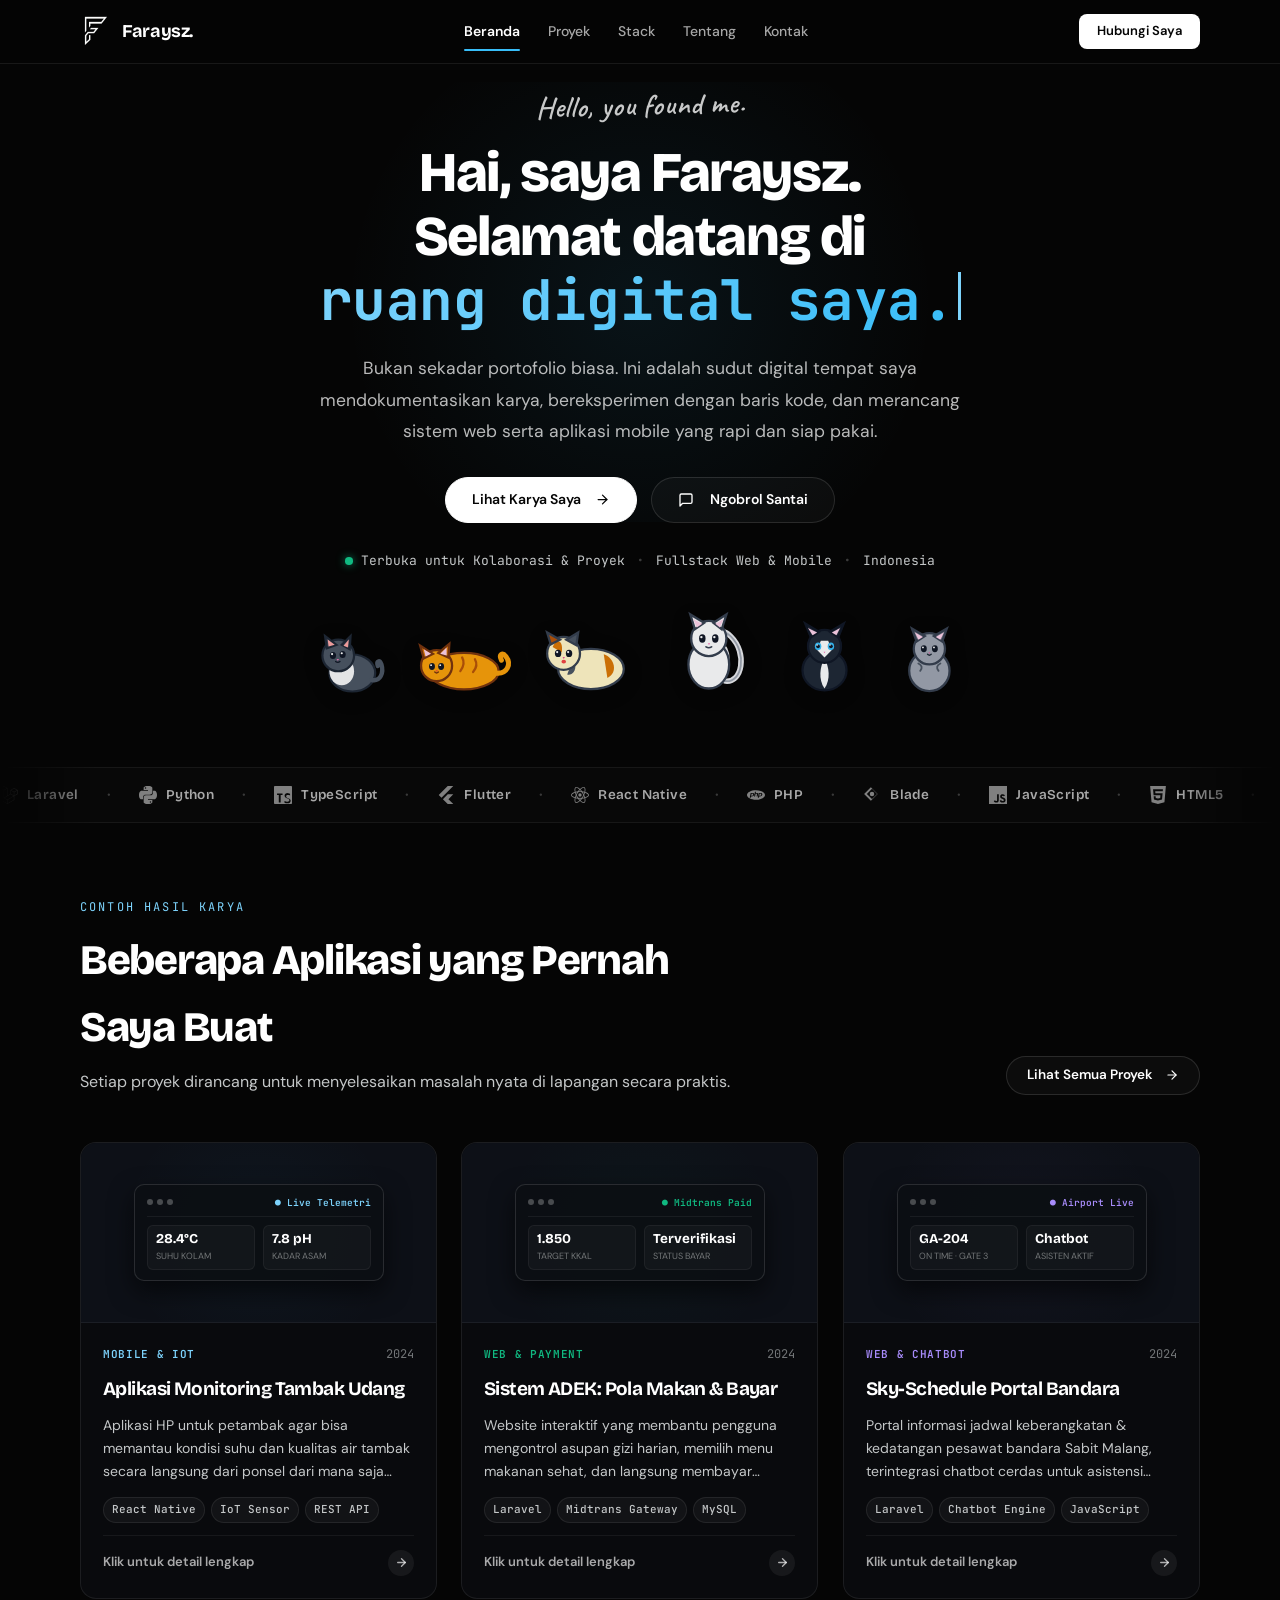
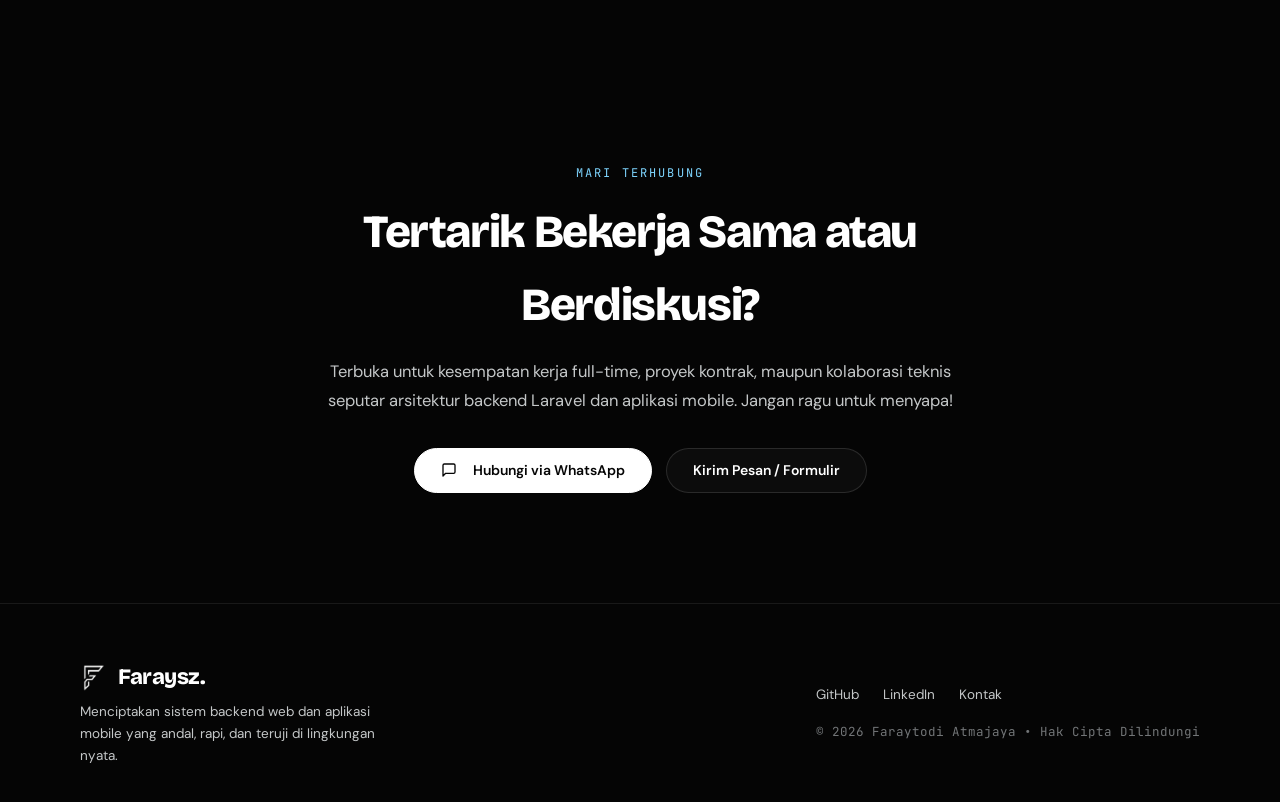
==== index.html @ d58075ae "Revise hero section to centered layout with personal branding Faraysz and playful cats illustration " ====
<!DOCTYPE html>
<html lang="id">

<head>
  <meta charset="UTF-8" />
  <meta name="viewport" content="width=device-width, initial-scale=1.0" />
  <title>Faraysz: Fullstack Developer (Laravel & Mobile Apps)</title>
  <meta name="description"
    content="Portofolio Faraytodi Atmajaya (Faraysz), Software Engineer &amp; Fullstack Developer yang berfokus pada perancangan backend Laravel, RESTful API, dan aplikasi mobile Flutter serta React Native." />
  <link rel="canonical" href="https://faraysz.github.io/faraysz-portfolio/">
  <meta name="robots" content="index, follow">
  <meta name="author" content="Faraytodi Atmajaya">
  <meta name="theme-color" content="#0c0d0f">
  <meta property="og:type" content="website">
  <meta property="og:site_name" content="Faraysz Portfolio">
  <meta property="og:locale" content="id_ID">
  <meta property="og:title" content="Faraysz: Fullstack Developer (Laravel & Mobile Apps)">
  <meta property="og:description"
    content="Pengembangan aplikasi web backend Laravel, REST API, dan mobile multiplatform yang terstruktur dan siap rilis.">
  <meta property="og:url" content="https://faraysz.github.io/faraysz-portfolio/">
  <meta property="og:image" content="https://faraysz.github.io/faraysz-portfolio/assets/img/og-image.jpg">
  <meta property="og:image:width" content="1200">
  <meta property="og:image:height" content="630">
  <meta name="twitter:card" content="summary_large_image">
  <meta name="twitter:title" content="Faraysz: Fullstack Developer (Laravel & Mobile Apps)">
  <meta name="twitter:description"
    content="Pengembangan aplikasi web backend Laravel, REST API, dan mobile multiplatform yang terstruktur dan siap rilis.">
  <meta name="twitter:image" content="https://faraysz.github.io/faraysz-portfolio/assets/img/og-image.jpg">
  <link rel="icon" type="image/x-icon" href="favicon.ico?v=3">
  <link rel="icon" type="image/png" sizes="32x32" href="assets/img/logofix.png?v=3">
  <link rel="icon" type="image/png" sizes="96x96" href="assets/img/favicon-96x96.png?v=3">
  <link rel="apple-touch-icon" sizes="180x180" href="assets/img/apple-touch-icon.png?v=3">
  <link rel="manifest" href="site.webmanifest">
  <link rel="preconnect" href="https://fonts.googleapis.com">
  <link rel="preconnect" href="https://fonts.gstatic.com" crossorigin>
  <link
    href="https://fonts.googleapis.com/css2?family=Bricolage+Grotesque:opsz,wght@12..96,600..800&family=Caveat:wght@500;600;700&family=DM+Sans:ital,opsz,wght@0,9..40,400..700;1,9..40,400..700&family=JetBrains+Mono:wght@400;500;600;700&display=swap"
    rel="stylesheet">
  <link rel="stylesheet" href="assets/css/variables.css">
  <link rel="stylesheet" href="assets/css/base.css">
  <link rel="stylesheet" href="assets/css/components.css">
  <link rel="stylesheet" href="assets/css/animations.css">

  <style>
    /* ==================== HERO SECTION (CENTERED & PERSONAL BRANDING) ==================== */
    .hero-wrap {
      padding-top: clamp(48px, 9vh, 95px);
      padding-bottom: clamp(44px, 8vh, 80px);
      position: relative;
      overflow: hidden;
      display: flex;
      flex-direction: column;
      align-items: center;
      justify-content: center;
    }

    .hero-container {
      width: 100%;
      max-width: 960px;
      margin: 0 auto;
      padding: 0 var(--space-mobile);
      position: relative;
      z-index: 1;
    }

    .hero-content {
      max-width: 840px;
      margin: 0 auto;
      text-align: center;
      display: flex;
      flex-direction: column;
      align-items: center;
      padding: 0;
    }

    .hero-greeting {
      font-family: 'Caveat', cursive, var(--font-body);
      font-size: clamp(23px, 3.2vw, 30px);
      font-weight: 600;
      color: rgba(255, 255, 255, 0.78);
      margin-bottom: 12px;
      letter-spacing: 0.02em;
      transform: rotate(-1.5deg);
      user-select: none;
    }

    .hero-headline {
      font-family: var(--font-display);
      font-size: clamp(32px, 5.2vw, 56px);
      font-weight: 800;
      line-height: 1.14;
      letter-spacing: -0.025em;
      color: #ffffff;
      max-width: 860px;
      margin: 0 auto 20px;
      text-wrap: balance;
      min-height: 2.3em;
    }

    .hero-name-accent {
      color: #ffffff;
      position: relative;
    }

    .typewriter-wrap {
      display: inline-flex;
      align-items: baseline;
      white-space: nowrap;
    }

    .typewriter-text {
      font-family: var(--font-mono);
      font-weight: 700;
      color: var(--cyan-bright);
      background: linear-gradient(135deg, #7dd3fc 0%, #38bdf8 100%);
      -webkit-background-clip: text;
      -webkit-text-fill-color: transparent;
      letter-spacing: -0.01em;
    }

    .typewriter-cursor {
      display: inline-block;
      width: 3px;
      height: 0.85em;
      background-color: var(--cyan-bright);
      margin-left: 4px;
      vertical-align: -0.04em;
      animation: typewriterBlink 1s infinite;
    }

    @keyframes typewriterBlink {
      0%, 49% { opacity: 1; }
      50%, 100% { opacity: 0; }
    }

    @media (prefers-reduced-motion: reduce) {
      .typewriter-cursor {
        display: none;
      }
    }

    .hero-desc {
      font-family: var(--font-body);
      font-size: clamp(15.5px, 2vw, 17.5px);
      line-height: 1.78;
      color: rgba(255, 255, 255, 0.72);
      max-width: 640px;
      margin: 0 auto 30px;
      text-align: center;
      text-wrap: pretty;
    }

    .hero-backdrop {
      position: absolute;
      top: 25%;
      left: 50%;
      transform: translate(-50%, -25%);
      width: min(720px, 90vw);
      height: min(440px, 60vh);
      background: radial-gradient(circle at center, rgba(56, 189, 248, 0.08) 0%, transparent 70%);
      pointer-events: none;
      z-index: 0;
    }

    .hero-cta-group {
      display: flex;
      gap: 14px;
      flex-wrap: wrap;
      align-items: center;
      justify-content: center;
      margin-top: 0;
      margin-bottom: 28px;
    }

    .hero-pills {
      display: flex;
      align-items: center;
      justify-content: center;
      flex-wrap: wrap;
      gap: 12px;
      font-family: var(--font-mono);
      font-size: 13px;
      color: var(--text-dim);
    }

    .hero-pill {
      display: inline-flex;
      align-items: center;
      gap: 8px;
    }

    .status-dot {
      width: 7.5px;
      height: 7.5px;
      border-radius: 50%;
      background-color: #10b981;
      box-shadow: 0 0 8px rgba(16, 185, 129, 0.7);
      display: inline-block;
    }

    .hero-pill-sep {
      color: rgba(255, 255, 255, 0.22);
      font-size: 11px;
    }

    /* Deretan Kucing Estetik (Visual Ref: superti4r.net) */
    .hero-cats-bar {
      width: 100%;
      max-width: 720px;
      margin: 36px auto 0;
      display: flex;
      justify-content: center;
      align-items: flex-end;
      gap: clamp(6px, 2vw, 22px);
      opacity: 0.94;
      user-select: none;
    }

    .hero-cat-item {
      display: flex;
      flex-direction: column;
      align-items: center;
      transition: transform 0.25s cubic-bezier(0.34, 1.56, 0.64, 1);
      cursor: pointer;
      flex-shrink: 0;
    }

    .hero-cat-item:hover {
      transform: translateY(-8px) scale(1.06);
    }

    .cat-svg {
      display: block;
      transition: transform 0.25s ease;
      filter: drop-shadow(0 4px 10px rgba(0, 0, 0, 0.35));
    }

    @media (max-width: 600px) {
      .hero-cats-bar {
        gap: 4px;
        margin-top: 24px;
      }

      .hero-cat-item:nth-child(1),
      .hero-cat-item:nth-child(6) {
        display: none;
      }

      .cat-svg {
        transform: scale(0.88);
        transform-origin: bottom center;
      }
    }
  </style>
</head>

<body data-page="home">

  <header class="navbar">
    <div class="navbar__inner">
      <a href="index.html" class="navbar__brand">
        <img src="assets/img/logofix.png" alt="Faraysz" class="brand-logo" width="38" height="38">
        <span>Faraysz.</span>
      </a>
      <nav class="navbar__links">
        <a href="index.html" data-nav="home" class="navbar__link is-active">Beranda</a>
        <a href="projects.html" data-nav="projects" class="navbar__link">Proyek</a>
        <a href="stack.html" data-nav="stack" class="navbar__link">Stack</a>
        <a href="about.html" data-nav="about" class="navbar__link">Tentang</a>
        <a href="contact.html" data-nav="contact" class="navbar__link">Kontak</a>
      </nav>
      <a href="https://wa.me/6282333000472?text=Halo%20Faraysz,%20saya%20tertarik%20berdiskusi%20mengenai%20proyek."
        target="_blank" rel="noopener" class="navbar__cta">
        Hubungi Saya
      </a>
      <button class="navbar__toggle" aria-label="Buka menu navigasi"><span></span><span></span><span></span></button>
    </div>
    <div class="navbar__mobile">
      <a href="index.html" class="is-active">Beranda</a>
      <a href="projects.html">Proyek</a>
      <a href="stack.html">Stack</a>
      <a href="about.html">Tentang</a>
      <a href="contact.html">Kontak</a>
    </div>
  </header>

  <main>

    <!-- ==================== HERO SECTION ==================== -->
    <section class="hero-wrap">
      <div class="hero-backdrop" aria-hidden="true"></div>

      <div class="hero-container">
        <div class="hero-content reveal is-visible">
          <!-- Handwritten Greeting santai ala superti4r.net -->
          <div class="hero-greeting" aria-hidden="true">Hello, you found me.</div>

          <!-- Headline Terpusat & Fokus ke Faraysz + Efek Typewriter -->
          <h1 class="hero-headline" aria-label="Hai, saya Faraysz. Selamat datang di ruang digital saya.">
            Hai, saya <span class="hero-name-accent">Faraysz</span>.<br>
            Selamat datang di <span class="typewriter-wrap"><span class="typewriter-text" aria-hidden="true">ruang digital saya.</span><span class="typewriter-cursor" aria-hidden="true"></span></span>
          </h1>

          <!-- Perkenalan Personal Diri -->
          <p class="hero-desc">
            Bukan sekadar portofolio biasa. Ini adalah sudut digital tempat saya mendokumentasikan karya, bereksperimen dengan baris kode, dan merancang sistem web serta aplikasi mobile yang rapi dan siap pakai.
          </p>

          <!-- Tombol CTA Tengah -->
          <div class="hero-cta-group">
            <a href="projects.html" class="btn btn--primary">
              Lihat Karya Saya
              <svg xmlns="http://www.w3.org/2000/svg" width="15" height="15" viewBox="0 0 24 24" fill="none"
                stroke="currentColor" stroke-width="2" stroke-linecap="round" stroke-linejoin="round"
                class="lucide lucide-arrow-right" style="margin-left:6px; vertical-align:middle;">
                <path d="M5 12h14" />
                <path d="m12 5 7 7-7 7" />
              </svg>
            </a>
            <a href="https://wa.me/6282333000472?text=Halo%20Faraysz,%20saya%20tertarik%20untuk%20ngobrol%20santai%20atau%20berdiskusi%20proyek."
              target="_blank" rel="noopener" class="btn btn--ghost">
              <svg xmlns="http://www.w3.org/2000/svg" width="16" height="16" viewBox="0 0 24 24" fill="none"
                stroke="currentColor" stroke-width="2" stroke-linecap="round" stroke-linejoin="round"
                class="lucide lucide-message-square" style="margin-right:8px; vertical-align:middle;">
                <path d="M21 15a2 2 0 0 1-2 2H7l-4 4V5a2 2 0 0 1 2-2h14a2 2 0 0 1 2 2z" />
              </svg>Ngobrol Santai
            </a>
          </div>

          <!-- Micro Pills Status -->
          <div class="hero-pills">
            <span class="hero-pill"><span class="status-dot"></span> Terbuka untuk Kolaborasi &amp; Proyek</span>
            <span class="hero-pill-sep">•</span>
            <span class="hero-pill">Fullstack Web &amp; Mobile</span>
            <span class="hero-pill-sep">•</span>
            <span class="hero-pill">Indonesia</span>
          </div>

          <!-- Ilustrasi Deretan Kucing Lucu (Inspirasi: superti4r.net) -->
          <div class="hero-cats-bar" aria-hidden="true" title="Meow! Selamat datang di web Faraysz">
            <!-- Kucing 1: Abu-abu duduk menoleh -->
            <div class="hero-cat-item">
              <svg width="76" height="66" viewBox="0 0 85 75" fill="none" xmlns="http://www.w3.org/2000/svg" class="cat-svg">
                <ellipse cx="44" cy="50" rx="26" ry="21" fill="#4b5563" stroke="#1f2937" stroke-width="2.5"/>
                <path d="M66 58 C 76 60, 80 50, 77 40 C 75 35, 71 36, 73 42" stroke="#4b5563" stroke-width="5" stroke-linecap="round"/>
                <ellipse cx="32" cy="48" rx="14" ry="16" fill="#f3f4f6"/>
                <circle cx="28" cy="30" r="18" fill="#4b5563" stroke="#1f2937" stroke-width="2.5"/>
                <polygon points="15,22 13,8 26,18" fill="#374151" stroke="#1f2937" stroke-width="2.5"/>
                <polygon points="17,20 16,12 24,18" fill="#fca5a5"/>
                <polygon points="32,18 42,8 41,23" fill="#374151" stroke="#1f2937" stroke-width="2.5"/>
                <polygon points="34,19 40,12 39,21" fill="#fca5a5"/>
                <ellipse cx="22" cy="30" rx="3.5" ry="4" fill="#111827"/>
                <circle cx="21" cy="28.5" r="1.2" fill="#ffffff"/>
                <ellipse cx="33" cy="29" rx="3.5" ry="4" fill="#111827"/>
                <circle cx="32" cy="27.5" r="1.2" fill="#ffffff"/>
                <polygon points="26,34 29,34 27.5,36" fill="#f472b6"/>
                <path d="M25 37 Q27.5 39 30 37" stroke="#111827" stroke-width="1.5" stroke-linecap="round" fill="none"/>
              </svg>
            </div>

            <!-- Kucing 2: Oranye Belang Rebahan Santai -->
            <div class="hero-cat-item">
              <svg width="105" height="66" viewBox="0 0 115 72" fill="none" xmlns="http://www.w3.org/2000/svg" class="cat-svg">
                <ellipse cx="58" cy="46" rx="38" ry="20" fill="#f59e0b" stroke="#78350f" stroke-width="2.5"/>
                <path d="M42 33 Q46 39 40 45" stroke="#b45309" stroke-width="2.5" stroke-linecap="round"/>
                <path d="M56 31 Q60 38 54 46" stroke="#b45309" stroke-width="2.5" stroke-linecap="round"/>
                <path d="M70 33 Q74 40 68 47" stroke="#b45309" stroke-width="2.5" stroke-linecap="round"/>
                <path d="M92 48 C 106 50, 110 38, 104 30 C 100 25, 96 28, 99 34" stroke="#f59e0b" stroke-width="5.5" stroke-linecap="round"/>
                <circle cx="28" cy="40" r="17" fill="#f59e0b" stroke="#78350f" stroke-width="2.5"/>
                <polygon points="14,32 10,18 24,27" fill="#d97706" stroke="#78350f" stroke-width="2.5"/>
                <polygon points="16,30 14,22 22,27" fill="#fbcfe8"/>
                <polygon points="30,26 42,16 41,31" fill="#d97706" stroke="#78350f" stroke-width="2.5"/>
                <polygon points="32,27 39,20 39,29" fill="#fbcfe8"/>
                <ellipse cx="23" cy="41" rx="3.2" ry="3.8" fill="#111827"/>
                <circle cx="22" cy="39.5" r="1" fill="#ffffff"/>
                <ellipse cx="33" cy="41" rx="3.2" ry="3.8" fill="#111827"/>
                <circle cx="32" cy="39.5" r="1" fill="#ffffff"/>
                <polygon points="27,45 29.5,45 28.2,47" fill="#ef4444"/>
                <path d="M26 47 Q28 49 30 47" stroke="#78350f" stroke-width="1.5" stroke-linecap="round" fill="none"/>
              </svg>
            </div>

            <!-- Kucing 3: Belang Calico (Putih Cokelat) Ceria -->
            <div class="hero-cat-item">
              <svg width="105" height="74" viewBox="0 0 115 80" fill="none" xmlns="http://www.w3.org/2000/svg" class="cat-svg">
                <ellipse cx="58" cy="52" rx="36" ry="22" fill="#fef3c7" stroke="#374151" stroke-width="2.5"/>
                <path d="M72 36 C84 40, 88 56, 76 62 Z" fill="#d97706"/>
                <path d="M38 42 C44 48, 40 60, 32 58 Z" fill="#4b5563"/>
                <circle cx="28" cy="35" r="18" fill="#fef3c7" stroke="#374151" stroke-width="2.5"/>
                <path d="M16 28 C20 18, 28 20, 26 34 Z" fill="#d97706"/>
                <polygon points="14,25 10,12 24,20" fill="#b45309" stroke="#374151" stroke-width="2.5"/>
                <polygon points="31,20 44,12 42,26" fill="#4b5563" stroke="#374151" stroke-width="2.5"/>
                <ellipse cx="22" cy="35" rx="3.5" ry="4" fill="#111827"/>
                <circle cx="21" cy="33.5" r="1.2" fill="#ffffff"/>
                <ellipse cx="34" cy="35" rx="3.5" ry="4" fill="#111827"/>
                <circle cx="33" cy="33.5" r="1.2" fill="#ffffff"/>
                <polygon points="27,39 29.5,39 28.2,41" fill="#ec4899"/>
                <ellipse cx="28.2" cy="44" rx="2.5" ry="2" fill="#ef4444"/>
              </svg>
            </div>

            <!-- Kucing 4: Kucing Putih Tinggi Duduk di Tengah dengan Ekor Melengkung -->
            <div class="hero-cat-item">
              <svg width="95" height="88" viewBox="0 0 100 95" fill="none" xmlns="http://www.w3.org/2000/svg" class="cat-svg">
                <path d="M64 80 C 82 82, 88 50, 70 32 C 60 22, 54 30, 58 38 C 62 44, 70 48, 62 74" stroke="#e5e7eb" stroke-width="6" stroke-linecap="round" fill="none"/>
                <path d="M64 80 C 82 82, 88 50, 70 32 C 60 22, 54 30, 58 38 C 62 44, 70 48, 62 74" stroke="#9ca3af" stroke-width="2" stroke-linecap="round" fill="none"/>
                <ellipse cx="46" cy="62" rx="22" ry="26" fill="#f9fafb" stroke="#374151" stroke-width="2.5"/>
                <circle cx="46" cy="34" r="19" fill="#f9fafb" stroke="#374151" stroke-width="2.5"/>
                <polygon points="31,24 26,8 41,17" fill="#f9fafb" stroke="#374151" stroke-width="2.5"/>
                <polygon points="33,22 29,13 39,18" fill="#fbcfe8"/>
                <polygon points="51,17 65,8 60,24" fill="#f9fafb" stroke="#374151" stroke-width="2.5"/>
                <polygon points="53,18 62,13 58,22" fill="#fbcfe8"/>
                <ellipse cx="39" cy="34" rx="3.5" ry="4.5" fill="#111827"/>
                <circle cx="38" cy="32.5" r="1.3" fill="#ffffff"/>
                <ellipse cx="53" cy="34" rx="3.5" ry="4.5" fill="#111827"/>
                <circle cx="52" cy="32.5" r="1.3" fill="#ffffff"/>
                <polygon points="45,39 47.5,39 46.2,41" fill="#f472b6"/>
                <path d="M43 43 Q46 45 49 43" stroke="#374151" stroke-width="1.8" stroke-linecap="round" fill="none"/>
              </svg>
            </div>

            <!-- Kucing 5: Kucing Tuxedo Hitam Putih -->
            <div class="hero-cat-item">
              <svg width="85" height="78" viewBox="0 0 90 85" fill="none" xmlns="http://www.w3.org/2000/svg" class="cat-svg">
                <ellipse cx="45" cy="58" rx="24" ry="22" fill="#1f2937" stroke="#111827" stroke-width="2.5"/>
                <path d="M45 45 C40 54, 38 68, 45 78 C52 68, 50 54, 45 45 Z" fill="#f9fafb"/>
                <circle cx="45" cy="32" r="18" fill="#1f2937" stroke="#111827" stroke-width="2.5"/>
                <polygon points="30,22 24,7 39,16" fill="#1f2937" stroke="#111827" stroke-width="2.5"/>
                <polygon points="32,20 27,12 37,17" fill="#fbcfe8"/>
                <polygon points="51,16 66,7 60,22" fill="#1f2937" stroke="#111827" stroke-width="2.5"/>
                <polygon points="53,17 62,12 58,20" fill="#fbcfe8"/>
                <path d="M37 36 L45 44 L53 36 L49 26 L41 26 Z" fill="#f9fafb"/>
                <ellipse cx="38" cy="32" rx="3.5" ry="4.2" fill="#38bdf8"/>
                <circle cx="38" cy="32" r="2" fill="#111827"/>
                <circle cx="37" cy="30.5" r="0.9" fill="#ffffff"/>
                <ellipse cx="52" cy="32" rx="3.5" ry="4.2" fill="#38bdf8"/>
                <circle cx="52" cy="32" r="2" fill="#111827"/>
                <circle cx="51" cy="30.5" r="0.9" fill="#ffffff"/>
                <polygon points="44,38 46,38 45,39.5" fill="#f472b6"/>
              </svg>
            </div>

            <!-- Kucing 6: Kucing Belang Abu-abu Loreng -->
            <div class="hero-cat-item">
              <svg width="78" height="74" viewBox="0 0 85 80" fill="none" xmlns="http://www.w3.org/2000/svg" class="cat-svg">
                <ellipse cx="44" cy="54" rx="22" ry="22" fill="#9ca3af" stroke="#374151" stroke-width="2.5"/>
                <path d="M32 46 Q38 49 34 54" stroke="#4b5563" stroke-width="2" stroke-linecap="round"/>
                <path d="M56 46 Q50 49 54 54" stroke="#4b5563" stroke-width="2" stroke-linecap="round"/>
                <circle cx="44" cy="30" r="17" fill="#9ca3af" stroke="#374151" stroke-width="2.5"/>
                <polygon points="30,22 25,8 39,16" fill="#6b7280" stroke="#374151" stroke-width="2.5"/>
                <polygon points="32,20 28,12 37,17" fill="#fbcfe8"/>
                <polygon points="49,16 63,8 58,22" fill="#6b7280" stroke="#374151" stroke-width="2.5"/>
                <polygon points="51,17 60,12 56,20" fill="#fbcfe8"/>
                <ellipse cx="38" cy="30" rx="3.2" ry="3.8" fill="#111827"/>
                <circle cx="37" cy="28.5" r="1" fill="#ffffff"/>
                <ellipse cx="50" cy="30" rx="3.2" ry="3.8" fill="#111827"/>
                <circle cx="49" cy="28.5" r="1" fill="#ffffff"/>
                <polygon points="43,34 45,34 44,35.5" fill="#ec4899"/>
                <path d="M42 36 Q44 38 46 36" stroke="#1f2937" stroke-width="1.5" stroke-linecap="round" fill="none"/>
              </svg>
            </div>
          </div>

        </div>
      </div>
    </section>

        <!-- ==================== MARQUEE SCROLLING TICKER (TECH STACK LOGOS) ==================== -->
    <div class="marquee-wrap" aria-label="Teknologi dan Tools">
      <div class="scrolling-text" aria-hidden="false">
        <div class="marquee-tech-item"><svg xmlns="http://www.w3.org/2000/svg" width="20" height="20" viewBox="0 0 24 24" fill="currentColor" aria-hidden="true"><path d="M23.642 5.43a.364.364 0 01.014.1v5.149c0 .135-.073.26-.189.326l-4.323 2.49v4.934a.378.378 0 01-.188.326L9.93 23.949a.316.316 0 01-.066.027c-.008.002-.016.008-.024.01a.348.348 0 01-.192 0c-.011-.002-.02-.008-.03-.012-.02-.008-.042-.014-.062-.025L.533 18.755a.376.376 0 01-.189-.326V2.974c0-.033.005-.066.014-.098.003-.012.01-.02.014-.032a.369.369 0 01.023-.058c.004-.013.015-.022.023-.033l.033-.045c.012-.01.025-.018.037-.027.014-.012.027-.024.041-.034H.53L5.043.05a.375.375 0 01.375 0L9.93 2.647h.002c.015.01.027.021.04.033l.038.027c.013.014.02.03.033.045.008.011.02.021.025.033.01.02.017.038.024.058.003.011.01.021.013.032.01.031.014.064.014.098v9.652l3.76-2.164V5.527c0-.033.004-.066.013-.098.003-.01.01-.02.013-.032a.487.487 0 01.024-.059c.007-.012.018-.02.025-.033.012-.015.021-.03.033-.043.012-.012.025-.02.037-.028.014-.01.026-.023.041-.032h.001l4.513-2.598a.375.375 0 01.375 0l4.513 2.598c.016.01.027.021.042.031.012.01.025.018.036.028.013.014.022.03.034.044.008.012.019.021.024.033.011.02.018.04.024.06.006.01.012.021.015.032zm-.74 5.032V6.179l-1.578.908-2.182 1.256v4.283zm-4.51 7.75v-4.287l-2.147 1.225-6.126 3.498v4.325zM1.093 3.624v14.588l8.273 4.761v-4.325l-4.322-2.445-.002-.003H5.04c-.014-.01-.025-.021-.04-.031-.011-.01-.024-.018-.035-.027l-.001-.002c-.013-.012-.021-.025-.031-.04-.01-.011-.021-.022-.028-.036h-.002c-.008-.014-.013-.031-.02-.047-.006-.016-.014-.027-.018-.043a.49.49 0 01-.008-.057c-.002-.014-.006-.027-.006-.041V5.789l-2.18-1.257zM5.23.81L1.47 2.974l3.76 2.164 3.758-2.164zm1.956 13.505l2.182-1.256V3.624l-1.58.91-2.182 1.255v9.435zm11.581-10.95l-3.76 2.163 3.76 2.163 3.759-2.164zm-.376 4.978L16.21 7.087 14.63 6.18v4.283l2.182 1.256 1.58.908zm-8.65 9.654l5.514-3.148 2.756-1.572-3.757-2.163-4.323 2.489-3.941 2.27z" /></svg><span>Laravel</span></div>
        <span class="dot">•</span>
        <div class="marquee-tech-item"><svg xmlns="http://www.w3.org/2000/svg" width="20" height="20" viewBox="0 0 24 24" fill="currentColor" aria-hidden="true"><path d="M11.914 0C5.82 0 6.2 2.656 6.2 2.656l.006 2.752h5.804v.826H3.896S0 5.77 0 11.9c0 6.137 3.402 5.92 3.402 5.92h2.032v-2.857s-.11-3.402 3.346-3.402h5.753s3.238.052 3.238-3.13V2.656S18.232 0 11.914 0zm-3.2 1.706a1.007 1.007 0 1 1 0 2.014 1.007 1.007 0 0 1 0-2.014zM12.086 24c6.094 0 5.714-2.656 5.714-2.656l-.006-2.752h-5.804v-.826h8.114S24 18.23 24 12.1c0-6.137-3.402-5.92-3.402-5.92h-2.032v2.857s.11 3.402-3.346 3.402h-5.753s-3.238-.052-3.238 3.13v5.774S5.768 24 12.086 24zm3.2-1.706a1.007 1.007 0 1 1 0-2.014 1.007 1.007 0 0 1 0 2.014z"/></svg><span>Python</span></div>
        <span class="dot">•</span>
        <div class="marquee-tech-item"><svg xmlns="http://www.w3.org/2000/svg" width="20" height="20" viewBox="0 0 24 24" fill="currentColor" aria-hidden="true"><path d="M1.125 0C.502 0 0 .502 0 1.125v21.75C0 23.498.502 24 1.125 24h21.75c.623 0 1.125-.502 1.125-1.125V1.125C24 .502 23.498 0 22.875 0H1.125zm17.363 9.75c.612 0 1.154.037 1.627.111a6.38 6.38 0 0 1 1.306.355v2.358a5.525 5.525 0 0 0-1.343-.448 6.643 6.643 0 0 0-1.503-.166c-.732 0-1.309.162-1.729.487-.42.325-.63.782-.63 1.372 0 .422.11.77.33 1.045.22.274.51.5.87.676.36.177.94.398 1.741.664.96.32 1.704.757 2.232 1.31.528.553.792 1.28.792 2.18 0 1.04-.383 1.868-1.149 2.483-.766.615-1.849.923-3.249.923a10.057 10.057 0 0 1-2.008-.2 7.784 7.784 0 0 1-1.792-.619v-2.433c.642.345 1.314.6 2.016.766.702.166 1.385.249 2.05.249.73 0 1.316-.164 1.757-.492.441-.328.662-.796.662-1.404 0-.441-.118-.807-.355-1.098-.237-.291-.568-.538-.992-.74-.424-.202-1.077-.456-1.958-.762-.977-.338-1.722-.79-2.235-1.356-.513-.566-.77-1.313-.77-2.241 0-1.01.373-1.82 1.12-2.43.746-.61 1.785-.915 3.117-.915zM4.076 9.94h7.305v2.122H8.895v9.813H6.388v-9.813H4.076V9.94z"/></svg><span>TypeScript</span></div>
        <span class="dot">•</span>
        <div class="marquee-tech-item"><svg xmlns="http://www.w3.org/2000/svg" width="20" height="20" viewBox="0 0 24 24" fill="currentColor" aria-hidden="true"><path d="M14.314 0L2.3 12 6 15.7 21.684.013h-7.357zm.014 11.072L7.857 17.53l6.47 6.47H21.7l-6.46-6.468 6.46-6.46h-7.37z" /></svg><span>Flutter</span></div>
        <span class="dot">•</span>
        <div class="marquee-tech-item"><svg xmlns="http://www.w3.org/2000/svg" width="20" height="20" viewBox="0 0 24 24" fill="currentColor" aria-hidden="true"><path d="M14.23 12.004a2.236 2.236 0 0 1-2.235 2.236 2.236 2.236 0 0 1-2.236-2.236 2.236 2.236 0 0 1 2.235-2.236 2.236 2.236 0 0 1 2.236 2.236zm2.648-10.69c-1.346 0-3.107.96-4.888 2.622-1.78-1.653-3.542-2.602-4.887-2.602-.41 0-.783.093-1.106.278-1.375.793-1.683 3.264-.973 6.365C1.98 8.917 0 10.42 0 12.004c0 1.59 1.99 3.097 5.043 4.03-.704 3.113-.39 5.588.988 6.38.32.187.69.275 1.102.275 1.345 0 3.107-.96 4.888-2.624 1.78 1.654 3.542 2.603 4.887 2.603.41 0 .783-.09 1.106-.275 1.374-.792 1.683-3.263.973-6.365C22.02 15.096 24 13.59 24 12.004c0-1.59-1.99-3.097-5.043-4.032.704-3.11.39-5.587-.988-6.38-.318-.184-.688-.277-1.092-.278zm-.005 1.09v.006c.225 0 .406.044.558.127.666.382.955 1.835.73 3.704-.054.46-.142.945-.25 1.44-.96-.236-2.006-.417-3.107-.534-.66-.905-1.345-1.727-2.035-2.447 1.592-1.48 3.087-2.292 4.105-2.295zm-9.77.02c1.012 0 2.514.808 4.11 2.28-.686.72-1.37 1.537-2.02 2.442-1.107.117-2.154.298-3.113.538-.112-.49-.195-.964-.254-1.42-.23-1.868.054-3.32.714-3.707.19-.09.4-.127.563-.132zm4.882 3.05c.455.468.91.992 1.36 1.564-.44-.02-.89-.034-1.345-.034-.46 0-.915.01-1.36.034.44-.572.895-1.096 1.345-1.565zM12 8.1c.74 0 1.477.034 2.202.093.406.582.802 1.203 1.183 1.86.372.64.71 1.29 1.018 1.946-.308.655-.646 1.31-1.013 1.95-.38.66-.773 1.288-1.18 1.87-.728.063-1.466.098-2.21.098-.74 0-1.477-.035-2.202-.093-.406-.582-.802-1.204-1.183-1.86-.372-.64-.71-1.29-1.018-1.946.303-.657.646-1.313 1.013-1.954.38-.66.773-1.286 1.18-1.868.728-.064 1.466-.098 2.21-.098zm-3.635.254c-.24.377-.48.763-.704 1.16-.225.39-.435.782-.635 1.174-.265-.656-.49-1.31-.676-1.947.64-.15 1.315-.283 2.015-.386zm7.26 0c.695.103 1.365.23 2.006.387-.18.632-.405 1.282-.66 1.933-.2-.39-.41-.783-.64-1.174-.225-.392-.465-.774-.705-1.146zm3.063.675c.484.15.944.317 1.375.498 1.732.74 2.852 1.708 2.852 2.476-.005.768-1.125 1.74-2.857 2.475-.42.18-.88.342-1.355.493-.28-.958-.646-1.956-1.1-2.98.45-1.017.81-2.01 1.085-2.964zm-13.395.004c.278.96.645 1.957 1.1 2.98-.45 1.017-.812 2.01-1.086 2.964-.484-.15-.944-.318-1.37-.5-1.732-.737-2.852-1.706-2.852-2.474 0-.768 1.12-1.742 2.852-2.476.42-.18.88-.342 1.356-.494zm11.678 4.28c.265.657.49 1.312.676 1.948-.64.157-1.316.29-2.016.39.24-.375.48-.762.705-1.158.225-.39.435-.788.636-1.18zm-9.945.02c.2.392.41.783.64 1.175.23.39.465.772.705 1.143-.695-.102-1.365-.23-2.006-.386.18-.63.406-1.282.66-1.933zM17.92 16.32c.112.493.2.968.254 1.423.23 1.868-.054 3.32-.714 3.708-.147.09-.338.128-.563.128-1.012 0-2.514-.807-4.11-2.28.686-.72 1.37-1.536 2.02-2.44 1.107-.118 2.154-.3 3.113-.54zm-11.83.01c.96.234 2.006.415 3.107.532.66.905 1.345 1.727 2.035 2.446-1.595 1.483-3.092 2.295-4.11 2.295-.22-.005-.406-.05-.553-.132-.666-.38-.955-1.834-.73-3.703.054-.46.142-.944.25-1.438zm4.56.64c.44.02.89.034 1.345.034.46 0 .915-.01 1.36-.034-.44.572-.895 1.095-1.345 1.565-.455-.47-.91-.993-1.36-1.565z" /></svg><span>React Native</span></div>
        <span class="dot">•</span>
        <div class="marquee-tech-item"><svg xmlns="http://www.w3.org/2000/svg" width="20" height="20" viewBox="0 0 24 24" fill="currentColor" aria-hidden="true"><path d="M7.01 10.207h-.944l-.515 2.648h.838c.556 0 .97-.105 1.242-.314.272-.21.455-.559.55-1.049.092-.47.05-.802-.124-.995-.175-.193-.523-.29-1.047-.29zM12 5.688C5.373 5.688 0 8.514 0 12s5.373 6.313 12 6.313S24 15.486 24 12c0-3.486-5.373-6.312-12-6.312zm-3.26 7.451c-.261.25-.575.438-.917.551-.336.108-.765.164-1.285.164H5.357l-.327 1.681H3.652l1.23-6.326h2.65c.797 0 1.378.209 1.744.628.366.418.476 1.002.33 1.752a2.836 2.836 0 0 1-.305.847c-.143.255-.33.49-.561.703zm4.024.715l.543-2.799c.063-.318.039-.536-.068-.651-.107-.116-.336-.174-.687-.174H11.46l-.704 3.625H9.388l1.23-6.327h1.367l-.327 1.682h1.218c.767 0 1.295.134 1.586.401s.378.7.263 1.299l-.572 2.944h-1.389zm7.597-2.265a2.782 2.782 0 0 1-.305.847c-.143.255-.33.49-.561.703a2.44 2.44 0 0 1-.917.551c-.336.108-.765.164-1.286.164h-1.18l-.327 1.682h-1.378l1.23-6.326h2.649c.797 0 1.378.209 1.744.628.366.417.477 1.001.331 1.751zM17.766 10.207h-.943l-.516 2.648h.838c.557 0 .971-.105 1.242-.314.272-.21.455-.559.551-1.049.092-.47.049-.802-.125-.995s-.524-.29-1.047-.29z" /></svg><span>PHP</span></div>
        <span class="dot">•</span>
        <div class="marquee-tech-item"><svg xmlns="http://www.w3.org/2000/svg" width="20" height="20" viewBox="0 0 24 24" fill="currentColor" aria-hidden="true"><path d="m1.5 10.5 9-9 9 9-9 9-9-9zm10.5-6.879-6.879 6.879 6.879 6.879 6.879-6.879-6.879-6.879zm3 6.879a3 3 0 1 1-6 0 3 3 0 0 1 6 0z"/></svg><span>Blade</span></div>
        <span class="dot">•</span>
        <div class="marquee-tech-item"><svg xmlns="http://www.w3.org/2000/svg" width="20" height="20" viewBox="0 0 24 24" fill="currentColor" aria-hidden="true"><path d="M0 0h24v24H0V0zm22.034 18.276c-.175-1.095-.888-2.015-3.003-2.873-.736-.345-1.554-.585-1.797-1.14-.091-.33-.105-.51-.046-.705.15-.646.915-.84 1.515-.66.39.12.75.42.976.9 1.034-.676 1.034-.676 1.755-1.125-.27-.42-.404-.601-.586-.78-.63-.705-1.469-1.065-2.834-1.034l-.705.089c-.676.165-1.32.525-1.71 1.005-1.14 1.291-.811 3.541.569 4.471 1.365 1.02 3.361 1.244 3.616 2.205.24 1.17-.87 1.545-1.966 1.41-.811-.18-1.26-.586-1.755-1.336l-1.83 1.051c.21.48.45.689.81 1.109 1.74 1.756 6.09 1.666 6.871-1.004.029-.09.24-.705.074-1.65l.046.067zm-8.983-7.245h-2.248c0 1.938-.009 3.864-.009 5.805 0 1.232.063 2.363-.138 2.711-.33.689-1.18.601-1.566.48-.396-.196-.597-.466-.83-.855-.063-.105-.11-.196-.127-.196l-1.825 1.125c.305.63.75 1.172 1.324 1.517.855.51 2.004.675 3.207.405.783-.226 1.458-.691 1.811-1.411.51-.93.402-2.07.397-3.346.012-2.054 0-4.109 0-6.179l.004-.056z" /></svg><span>JavaScript</span></div>
        <span class="dot">•</span>
        <div class="marquee-tech-item"><svg xmlns="http://www.w3.org/2000/svg" width="20" height="20" viewBox="0 0 24 24" fill="currentColor" aria-hidden="true"><path d="M1.5 0h21l-1.91 21.563L11.977 24l-8.564-2.438L1.5 0zm7.031 9.75l-.232-2.718 10.059.003.23-2.622L5.412 4.41l.698 8.01h9.126l-.326 3.426-2.91.804-2.955-.81-.188-2.11H6.242l.361 4.198 5.374 1.482 5.405-1.487.747-8.193H8.531z"/></svg><span>HTML5</span></div>
        <span class="dot">•</span>
        <div class="marquee-tech-item"><svg xmlns="http://www.w3.org/2000/svg" width="20" height="20" viewBox="0 0 24 24" fill="currentColor" aria-hidden="true"><path d="M1.5 0h21l-1.91 21.563L11.977 24l-8.565-2.438L1.5 0zm17.09 4.413L5.41 4.41l.23 2.622 10.292.003-.23 2.715H8.532l.233 2.673h6.69l-.325 3.425-2.91.804-2.956-.81-.188-2.11H6.46l.361 4.198 5.374 1.482 5.405-1.487.99-10.873z"/></svg><span>CSS3</span></div>
        <span class="dot">•</span>
        <div class="marquee-tech-item"><svg xmlns="http://www.w3.org/2000/svg" width="20" height="20" viewBox="0 0 24 24" fill="currentColor" aria-hidden="true"><path d="M16.405 5.501c-.115 0-.193.014-.274.033v.013h.014c.054.104.146.18.214.273.054.107.1.214.154.32l.014-.015c.094-.066.14-.172.14-.333-.04-.047-.046-.094-.08-.14-.04-.067-.126-.1-.18-.153zM5.77 18.695h-.927a50.854 50.854 0 00-.27-4.41h-.008l-1.41 4.41H2.45l-1.4-4.41h-.01a72.892 72.892 0 00-.195 4.41H0c.055-1.966.192-3.81.41-5.53h1.15l1.335 4.064h.008l1.347-4.064h1.095c.242 2.015.384 3.86.428 5.53zm4.017-4.08c-.378 2.045-.876 3.533-1.492 4.46-.482.716-1.01 1.073-1.583 1.073-.153 0-.34-.046-.566-.138v-.494c.11.017.24.026.386.026.268 0 .483-.075.647-.222.197-.18.295-.382.295-.605 0-.155-.077-.47-.23-.944L6.23 14.615h.91l.727 2.36c.164.536.233.91.205 1.123.4-1.064.678-2.227.835-3.483zm12.325 4.08h-2.63v-5.53h.885v4.85h1.745zm-3.32.135l-1.016-.5c.09-.076.177-.158.255-.25.433-.506.648-1.258.648-2.253 0-1.83-.718-2.746-2.155-2.746-.704 0-1.254.232-1.65.697-.43.508-.646 1.256-.646 2.245 0 .972.19 1.686.574 2.14.35.41.877.615 1.583.615.264 0 .506-.033.725-.098l1.325.772.36-.622zM15.5 17.588c-.225-.36-.337-.94-.337-1.736 0-1.393.424-2.09 1.27-2.09.443 0 .77.167.977.5.224.362.336.936.336 1.723 0 1.404-.424 2.108-1.27 2.108-.445 0-.77-.167-.978-.5zm-1.658-.425c0 .47-.172.856-.516 1.156-.344.3-.803.45-1.384.45-.543 0-1.064-.172-1.573-.515l.237-.476c.438.22.833.328 1.19.328.332 0 .593-.073.783-.22a.754.754 0 00.3-.615c0-.33-.23-.61-.648-.845-.388-.213-1.163-.657-1.163-.657-.422-.307-.632-.636-.632-1.177 0-.45.157-.81.47-1.085.315-.278.72-.415 1.22-.415.512 0 .98.136 1.4.41l-.213.476a2.726 2.726 0 00-1.064-.23c-.283 0-.502.068-.654.206a.685.685 0 00-.248.524c0 .328.234.61.666.85.393.215 1.187.67 1.187.67.433.305.648.63.648 1.168zm9.382-5.852c-.535-.014-.95.04-1.297.188-.1.04-.26.04-.274.167.055.053.063.14.11.214.08.134.218.313.346.407.14.11.28.216.427.31.26.16.555.255.81.416.145.094.293.213.44.313.073.05.12.14.214.172v-.02c-.046-.06-.06-.147-.105-.214-.067-.067-.134-.127-.2-.193a3.223 3.223 0 00-.695-.675c-.214-.146-.682-.35-.77-.595l-.013-.014c.146-.013.32-.066.46-.106.227-.06.435-.047.67-.106.106-.027.213-.06.32-.094v-.06c-.12-.12-.21-.283-.334-.395a8.867 8.867 0 00-1.104-.823c-.21-.134-.476-.22-.697-.334-.08-.04-.214-.06-.26-.127-.12-.146-.19-.34-.275-.514a17.69 17.69 0 01-.547-1.163c-.12-.262-.193-.523-.34-.763-.69-1.137-1.437-1.826-2.586-2.5-.247-.14-.543-.2-.856-.274-.167-.008-.334-.02-.5-.027-.11-.047-.216-.174-.31-.235-.38-.24-1.364-.76-1.644-.072-.18.434.267.862.422 1.082.115.153.26.328.34.5.047.116.06.235.107.356.106.294.207.622.347.897.073.14.153.287.247.413.054.073.146.107.167.227-.094.136-.1.334-.154.5-.24.757-.146 1.693.194 2.25.107.166.362.534.703.393.3-.12.234-.5.32-.835.02-.08.007-.133.048-.187v.015c.094.188.188.367.274.555.206.328.566.668.867.895.16.12.287.328.487.402v-.02h-.015c-.043-.058-.1-.086-.154-.133a3.445 3.445 0 01-.35-.4 8.76 8.76 0 01-.747-1.218c-.11-.21-.202-.436-.29-.643-.04-.08-.04-.2-.107-.24-.1.146-.247.273-.32.453-.127.288-.14.642-.188 1.01-.027.007-.014 0-.027.014-.214-.052-.287-.274-.367-.46-.2-.475-.233-1.238-.06-1.785.047-.14.247-.582.167-.716-.042-.127-.174-.2-.247-.303a2.478 2.478 0 01-.24-.427c-.16-.374-.24-.788-.414-1.162-.08-.173-.22-.354-.334-.513-.127-.18-.267-.307-.368-.52-.033-.073-.08-.194-.027-.274.014-.054.042-.075.094-.09.088-.072.335.022.422.062.247.1.455.194.662.334.094.066.195.193.315.226h.14c.214.047.455.014.655.073.355.114.675.28.962.46a5.953 5.953 0 012.085 2.286c.08.154.115.295.188.455.14.33.313.663.455.982.14.315.275.636.476.897.1.14.502.213.682.286.133.06.34.115.46.188.23.14.454.3.67.454.11.076.443.243.463.378z" /></svg><span>MySQL</span></div>
        <span class="dot">•</span>
        <div class="marquee-tech-item"><svg xmlns="http://www.w3.org/2000/svg" width="20" height="20" viewBox="0 0 24 24" fill="currentColor" aria-hidden="true"><path d="M4.105 4.105S9.158 1.58 11.684.316a3.079 3.079 0 0 1 1.481-.315c.766.047 1.677.788 1.677.788L24 9.948v9.789h-4.263V24H9.789l-9-9C.303 14.5 0 13.795 0 13.105c0-.319.18-.818.316-1.105l3.789-7.895zm.679.679v11.787c.002.543.021 1.024.498 1.508L10.204 23h8.533v-4.263L4.784 4.784zm12.055-.678c-.899-.896-1.809-1.78-2.74-2.643-.302-.267-.567-.468-1.07-.462-.37.014-.87.195-.87.195L6.341 4.105l10.498.001z" /></svg><span>Dart</span></div>
        <span class="dot">•</span>
        <div class="marquee-tech-item"><svg xmlns="http://www.w3.org/2000/svg" width="20" height="20" viewBox="0 0 24 24" fill="currentColor" aria-hidden="true"><path d="M11.915 0 11.7.215C9.515 2.4 7.47 6.39 6.046 10.483c-1.064 1.024-3.633 2.81-3.711 3.551-.093.87 1.746 2.611 1.55 3.235-.198.625-1.304 1.408-1.014 1.939.1.188.823.011 1.277-.491a13.389 13.389 0 0 0-.017 2.14c.076.906.27 1.668.643 2.232.372.563.956.911 1.667.911.397 0 .727-.114 1.024-.264.298-.149.571-.33.91-.5.68-.34 1.634-.666 3.53-.604 1.903.062 2.872.39 3.559.704.687.314 1.15.664 1.925.664.767 0 1.395-.336 1.807-.9.412-.563.631-1.33.72-2.24.06-.623.055-1.32 0-2.066.454.45 1.117.604 1.213.424.29-.53-.816-1.314-1.013-1.937-.198-.624 1.642-2.366 1.549-3.236-.08-.748-2.707-2.568-3.748-3.586C16.428 6.374 14.308 2.394 12.13.215zm.175 6.038a2.95 2.95 0 0 1 2.943 2.942 2.95 2.95 0 0 1-2.943 2.943A2.95 2.95 0 0 1 9.148 8.98a2.95 2.95 0 0 1 2.942-2.942zM8.685 7.983a3.515 3.515 0 0 0-.145.997c0 1.951 1.6 3.55 3.55 3.55 1.95 0 3.55-1.598 3.55-3.55 0-.329-.046-.648-.132-.951.334.095.64.208.915.336a42.699 42.699 0 0 1 2.042 5.829c.678 2.545 1.01 4.92.846 6.607-.082.844-.29 1.51-.606 1.94-.315.431-.713.651-1.315.651-.593 0-.932-.27-1.673-.61-.741-.338-1.825-.694-3.792-.758-1.974-.064-3.073.293-3.821.669-.375.188-.659.373-.911.5s-.466.2-.752.2c-.53 0-.876-.209-1.16-.64-.285-.43-.474-1.101-.545-1.948-.141-1.693.176-4.069.823-6.614a43.155 43.155 0 0 1 1.934-5.783c.348-.167.749-.31 1.192-.425zm-3.382 4.362a.216.216 0 0 1 .13.031c-.166.56-.323 1.116-.463 1.665a33.849 33.849 0 0 0-.547 2.555 3.9 3.9 0 0 0-.2-.39c-.58-1.012-.914-1.642-1.16-2.08.315-.24 1.679-1.755 2.24-1.781zm13.394.01c.562.027 1.926 1.543 2.24 1.783-.246.438-.58 1.068-1.16 2.08a4.428 4.428 0 0 0-.163.309 32.354 32.354 0 0 0-.562-2.49 40.579 40.579 0 0 0-.482-1.652.216.216 0 0 1 .127-.03z" /></svg><span>Java</span></div>
        <span class="dot">•</span>
        <div class="marquee-tech-item"><svg xmlns="http://www.w3.org/2000/svg" width="20" height="20" viewBox="0 0 24 24" fill="currentColor" aria-hidden="true"><path d="M12.001,4.8c-3.2,0-5.2,1.6-6,4.8c1.2-1.6,2.6-2.2,4.2-1.8c0.913,0.228,1.565,0.89,2.288,1.624 C13.666,10.618,15.027,12,18.001,12c3.2,0,5.2-1.6,6-4.8c-1.2,1.6-2.6,2.2-4.2,1.8c-0.913-0.228-1.565-0.89-2.288-1.624 C16.337,6.182,14.976,4.8,12.001,4.8z M6.001,12c-3.2,0-5.2,1.6-6,4.8c1.2-1.6,2.6-2.2,4.2-1.8c0.913,0.228,1.565,0.89,2.288,1.624 c1.177,1.194,2.538,2.576,5.512,2.576c3.2,0,5.2-1.6,6-4.8c-1.2,1.6-2.6,2.2-4.2,1.8c-0.913-0.228-1.565-0.89-2.288-1.624 C10.337,13.382,8.976,12,6.001,12z" /></svg><span>Tailwind CSS</span></div>
        <span class="dot">•</span>
        <div class="marquee-tech-item"><svg xmlns="http://www.w3.org/2000/svg" width="20" height="20" viewBox="0 0 24 24" fill="currentColor" aria-hidden="true"><path d="M23.546 10.93L13.067.452c-.604-.603-1.582-.603-2.188 0L8.708 2.627l2.76 2.76c.645-.215 1.379-.07 1.889.441.516.515.658 1.258.438 1.9l2.658 2.66c.645-.223 1.387-.078 1.9.435.721.72.721 1.884 0 2.604-.719.719-1.881.719-2.6 0-.539-.541-.674-1.337-.404-1.996L12.86 8.955v6.525c.176.086.342.203.488.348.713.721.713 1.883 0 2.6-.719.721-1.889.721-2.609 0-.719-.719-.719-1.879 0-2.598.182-.18.387-.316.605-.406V8.835c-.217-.091-.424-.222-.6-.401-.545-.545-.676-1.342-.396-2.009L7.636 3.7.45 10.881c-.6.605-.6 1.584 0 2.189l10.48 10.477c.604.604 1.582.604 2.186 0l10.43-10.43c.605-.603.605-1.582 0-2.187" /></svg><span>Git</span></div>
        <span class="dot">•</span>
        <div class="marquee-tech-item"><svg xmlns="http://www.w3.org/2000/svg" width="20" height="20" viewBox="0 0 24 24" fill="currentColor" aria-hidden="true"><path d="M13.526.002C6.915.228 1.574 5.568 1.348 12.18c-.241 7.037 5.253 12.872 12.235 12.872.23 0 .461-.007.69-.02 4.113-.238 7.697-2.443 9.727-5.832.321-.537-.024-1.222-.647-1.282l-5.636-.541a.574.574 0 0 1-.482-.363l-1.472-3.834c-.13-.339.068-.71.417-.781l5.441-1.111a.63.63 0 0 0 .465-.436c.642-2.17.487-4.526-.492-6.574-1.849-3.864-5.688-6.302-9.988-6.302-.279 0-.557.009-.834.026zm.05 4.673c3.84 0 7.018 2.877 7.469 6.643l-3.327.679.914 2.381 3.444.331c-1.393 2.857-4.225 4.792-7.468 4.908-4.498.161-8.239-3.354-8.406-7.854-.173-4.664 3.6-8.529 8.264-8.541.37-.001.739.018 1.11.053z"/></svg><span>Postman</span></div>
        <span class="dot">•</span>
        <div class="marquee-tech-item"><svg xmlns="http://www.w3.org/2000/svg" width="20" height="20" viewBox="0 0 24 24" fill="currentColor" aria-hidden="true"><path d="M13.983 11.078h2.119a.186.186 0 00.186-.185V9.006a.186.186 0 00-.186-.186h-2.119a.185.185 0 00-.185.185v1.888c0 .102.083.185.185.185m-2.954-5.43h2.118a.186.186 0 00.186-.186V3.574a.186.186 0 00-.186-.185h-2.118a.185.185 0 00-.185.185v1.888c0 .102.082.185.185.185m0 2.716h2.118a.187.187 0 00.186-.186V6.29a.186.186 0 00-.186-.185h-2.118a.185.185 0 00-.185.185v1.887c0 .102.082.186.185.186m-2.93 0h2.12a.186.186 0 00.184-.186V6.29a.185.185 0 00-.185-.185H8.1a.185.185 0 00-.185.185v1.887c0 .102.083.186.185.186m-2.964 0h2.119a.186.186 0 00.185-.186V6.29a.185.185 0 00-.185-.185H5.136a.186.186 0 00-.186.185v1.887c0 .102.084.186.186.186m5.893 2.715h2.119a.186.186 0 00.186-.185V9.006a.186.186 0 00-.186-.186h-2.119a.185.185 0 00-.185.185v1.888c0 .102.082.185.185.185m-2.93 0h2.12a.185.185 0 00.184-.185V9.006a.185.185 0 00-.184-.186h-2.12a.185.185 0 00-.184.186v1.888c0 .102.083.185.185.185m-2.964 0h2.119a.185.185 0 00.185-.185V9.006a.185.185 0 00-.185-.186H5.136a.186.186 0 00-.186.186v1.888c0 .102.084.185.186.185m-2.928 0h2.119a.185.185 0 00.185-.185V9.006a.185.185 0 00-.185-.186H2.208a.186.186 0 00-.186.186v1.888c0 .102.084.185.186.185M23.95 10.97c-.368-.69-1.077-.962-1.745-.812-.224.05-.444.152-.647.288-.309-.452-.803-.732-1.378-.715-.558.016-1.066.305-1.365.75-.417-.234-.93-.298-1.428-.157-.27.076-.514.217-.714.406V7.954a.434.434 0 00-.434-.434H17.2a.434.434 0 00-.434.434v3.124h-1.042V8.388a.434.434 0 00-.434-.434h-1.042a.434.434 0 00-.434.434v2.688H13.2V5.672a.434.434 0 00-.434-.434h-1.042a.434.434 0 00-.434.434v5.404h-1.042V8.388a.434.434 0 00-.434-.434H9.206a.434.434 0 00-.434.434v2.688H7.73V8.388a.434.434 0 00-.434-.434H6.254a.434.434 0 00-.434.434v2.688H4.778V8.388a.434.434 0 00-.434-.434H3.302a.434.434 0 00-.434.434v2.688H1.826V9.43a.434.434 0 00-.434-.434H.434A.434.434 0 000 9.43v3.714c0 3.237 1.838 5.768 4.777 6.64 1.34.397 2.827.487 4.293.26 2.052-.317 4.148-1.282 5.753-2.656 2.222-1.902 3.64-4.322 3.864-6.94.393-.11.758-.337 1.026-.66.368.423.905.65 1.472.585.558-.063 1.035-.398 1.284-.897.29-.583.21-1.228-.219-1.506z"/></svg><span>Docker</span></div>
        <span class="dot">•</span>
        <div class="marquee-tech-item"><svg xmlns="http://www.w3.org/2000/svg" width="20" height="20" viewBox="0 0 24 24" fill="currentColor" aria-hidden="true"><path d="M23.174 3.468l-7.416 8.322a.228.228 0 0 1-.33 0l-3.786-3.9a.228.228 0 0 1 0-.282L12.872 6a.228.228 0 0 1 .366 0l2.106 2.346a.228.228 0 0 0 .342 0l5.94-8.094A.162.162 0 0 0 21.5 0H.716a.174.174 0 0 0-.174.174v23.652A.174.174 0 0 0 .716 24h22.566a.174.174 0 0 0 .174-.174V3.6a.162.162 0 0 0-.282-.132zM6.932 21.366a5.706 5.706 0 0 1-4.05-1.44.222.222 0 0 1 0-.288l.882-1.236a.222.222 0 0 1 .33-.036 4.338 4.338 0 0 0 2.964 1.158c1.158 0 1.722-.534 1.722-1.098 0-1.752-5.7-.552-5.7-4.278 0-1.65 1.428-3 3.756-3a5.568 5.568 0 0 1 3.708 1.242.222.222 0 0 1 0 .3l-.906 1.2a.222.222 0 0 1-.318.036 4.29 4.29 0 0 0-2.706-.936c-.906 0-1.41.402-1.41.996 0 1.572 5.688.522 5.688 4.2.006 1.812-1.284 3.18-3.96 3.18zm12.438-3.432a.192.192 0 0 1-.192.192h-5.202a.06.06 0 0 0-.06.066 1.986 1.986 0 0 0 2.106 1.638 3.264 3.264 0 0 0 1.8-.6.192.192 0 0 1 .276.042l.636.93a.198.198 0 0 1-.042.264 4.71 4.71 0 0 1-2.892.9 3.726 3.726 0 0 1-3.93-3.87 3.744 3.744 0 0 1 3.81-3.852c2.196 0 3.684 1.644 3.684 4.05zm-3.684-2.748a1.758 1.758 0 0 0-1.8 1.56.06.06 0 0 0 .06.066h3.492a.06.06 0 0 0 .06-.066 1.698 1.698 0 0 0-1.812-1.56Z" /></svg><span>Selenium QA</span></div>
        <span class="dot">•</span>
        <div class="marquee-tech-item"><svg xmlns="http://www.w3.org/2000/svg" width="20" height="20" viewBox="0 0 24 24" fill="currentColor" aria-hidden="true"><path d="M23.642 5.43a.364.364 0 01.014.1v5.149c0 .135-.073.26-.189.326l-4.323 2.49v4.934a.378.378 0 01-.188.326L9.93 23.949a.316.316 0 01-.066.027c-.008.002-.016.008-.024.01a.348.348 0 01-.192 0c-.011-.002-.02-.008-.03-.012-.02-.008-.042-.014-.062-.025L.533 18.755a.376.376 0 01-.189-.326V2.974c0-.033.005-.066.014-.098.003-.012.01-.02.014-.032a.369.369 0 01.023-.058c.004-.013.015-.022.023-.033l.033-.045c.012-.01.025-.018.037-.027.014-.012.027-.024.041-.034H.53L5.043.05a.375.375 0 01.375 0L9.93 2.647h.002c.015.01.027.021.04.033l.038.027c.013.014.02.03.033.045.008.011.02.021.025.033.01.02.017.038.024.058.003.011.01.021.013.032.01.031.014.064.014.098v9.652l3.76-2.164V5.527c0-.033.004-.066.013-.098.003-.01.01-.02.013-.032a.487.487 0 01.024-.059c.007-.012.018-.02.025-.033.012-.015.021-.03.033-.043.012-.012.025-.02.037-.028.014-.01.026-.023.041-.032h.001l4.513-2.598a.375.375 0 01.375 0l4.513 2.598c.016.01.027.021.042.031.012.01.025.018.036.028.013.014.022.03.034.044.008.012.019.021.024.033.011.02.018.04.024.06.006.01.012.021.015.032zm-.74 5.032V6.179l-1.578.908-2.182 1.256v4.283zm-4.51 7.75v-4.287l-2.147 1.225-6.126 3.498v4.325zM1.093 3.624v14.588l8.273 4.761v-4.325l-4.322-2.445-.002-.003H5.04c-.014-.01-.025-.021-.04-.031-.011-.01-.024-.018-.035-.027l-.001-.002c-.013-.012-.021-.025-.031-.04-.01-.011-.021-.022-.028-.036h-.002c-.008-.014-.013-.031-.02-.047-.006-.016-.014-.027-.018-.043a.49.49 0 01-.008-.057c-.002-.014-.006-.027-.006-.041V5.789l-2.18-1.257zM5.23.81L1.47 2.974l3.76 2.164 3.758-2.164zm1.956 13.505l2.182-1.256V3.624l-1.58.91-2.182 1.255v9.435zm11.581-10.95l-3.76 2.163 3.76 2.163 3.759-2.164zm-.376 4.978L16.21 7.087 14.63 6.18v4.283l2.182 1.256 1.58.908zm-8.65 9.654l5.514-3.148 2.756-1.572-3.757-2.163-4.323 2.489-3.941 2.27z" /></svg><span>Laravel</span></div>
        <span class="dot">•</span>
        <div class="marquee-tech-item"><svg xmlns="http://www.w3.org/2000/svg" width="20" height="20" viewBox="0 0 24 24" fill="currentColor" aria-hidden="true"><path d="M11.914 0C5.82 0 6.2 2.656 6.2 2.656l.006 2.752h5.804v.826H3.896S0 5.77 0 11.9c0 6.137 3.402 5.92 3.402 5.92h2.032v-2.857s-.11-3.402 3.346-3.402h5.753s3.238.052 3.238-3.13V2.656S18.232 0 11.914 0zm-3.2 1.706a1.007 1.007 0 1 1 0 2.014 1.007 1.007 0 0 1 0-2.014zM12.086 24c6.094 0 5.714-2.656 5.714-2.656l-.006-2.752h-5.804v-.826h8.114S24 18.23 24 12.1c0-6.137-3.402-5.92-3.402-5.92h-2.032v2.857s.11 3.402-3.346 3.402h-5.753s-3.238-.052-3.238 3.13v5.774S5.768 24 12.086 24zm3.2-1.706a1.007 1.007 0 1 1 0-2.014 1.007 1.007 0 0 1 0 2.014z"/></svg><span>Python</span></div>
        <span class="dot">•</span>
        <div class="marquee-tech-item"><svg xmlns="http://www.w3.org/2000/svg" width="20" height="20" viewBox="0 0 24 24" fill="currentColor" aria-hidden="true"><path d="M1.125 0C.502 0 0 .502 0 1.125v21.75C0 23.498.502 24 1.125 24h21.75c.623 0 1.125-.502 1.125-1.125V1.125C24 .502 23.498 0 22.875 0H1.125zm17.363 9.75c.612 0 1.154.037 1.627.111a6.38 6.38 0 0 1 1.306.355v2.358a5.525 5.525 0 0 0-1.343-.448 6.643 6.643 0 0 0-1.503-.166c-.732 0-1.309.162-1.729.487-.42.325-.63.782-.63 1.372 0 .422.11.77.33 1.045.22.274.51.5.87.676.36.177.94.398 1.741.664.96.32 1.704.757 2.232 1.31.528.553.792 1.28.792 2.18 0 1.04-.383 1.868-1.149 2.483-.766.615-1.849.923-3.249.923a10.057 10.057 0 0 1-2.008-.2 7.784 7.784 0 0 1-1.792-.619v-2.433c.642.345 1.314.6 2.016.766.702.166 1.385.249 2.05.249.73 0 1.316-.164 1.757-.492.441-.328.662-.796.662-1.404 0-.441-.118-.807-.355-1.098-.237-.291-.568-.538-.992-.74-.424-.202-1.077-.456-1.958-.762-.977-.338-1.722-.79-2.235-1.356-.513-.566-.77-1.313-.77-2.241 0-1.01.373-1.82 1.12-2.43.746-.61 1.785-.915 3.117-.915zM4.076 9.94h7.305v2.122H8.895v9.813H6.388v-9.813H4.076V9.94z"/></svg><span>TypeScript</span></div>
        <span class="dot">•</span>
        <div class="marquee-tech-item"><svg xmlns="http://www.w3.org/2000/svg" width="20" height="20" viewBox="0 0 24 24" fill="currentColor" aria-hidden="true"><path d="M14.314 0L2.3 12 6 15.7 21.684.013h-7.357zm.014 11.072L7.857 17.53l6.47 6.47H21.7l-6.46-6.468 6.46-6.46h-7.37z" /></svg><span>Flutter</span></div>
        <span class="dot">•</span>
        <div class="marquee-tech-item"><svg xmlns="http://www.w3.org/2000/svg" width="20" height="20" viewBox="0 0 24 24" fill="currentColor" aria-hidden="true"><path d="M14.23 12.004a2.236 2.236 0 0 1-2.235 2.236 2.236 2.236 0 0 1-2.236-2.236 2.236 2.236 0 0 1 2.235-2.236 2.236 2.236 0 0 1 2.236 2.236zm2.648-10.69c-1.346 0-3.107.96-4.888 2.622-1.78-1.653-3.542-2.602-4.887-2.602-.41 0-.783.093-1.106.278-1.375.793-1.683 3.264-.973 6.365C1.98 8.917 0 10.42 0 12.004c0 1.59 1.99 3.097 5.043 4.03-.704 3.113-.39 5.588.988 6.38.32.187.69.275 1.102.275 1.345 0 3.107-.96 4.888-2.624 1.78 1.654 3.542 2.603 4.887 2.603.41 0 .783-.09 1.106-.275 1.374-.792 1.683-3.263.973-6.365C22.02 15.096 24 13.59 24 12.004c0-1.59-1.99-3.097-5.043-4.032.704-3.11.39-5.587-.988-6.38-.318-.184-.688-.277-1.092-.278zm-.005 1.09v.006c.225 0 .406.044.558.127.666.382.955 1.835.73 3.704-.054.46-.142.945-.25 1.44-.96-.236-2.006-.417-3.107-.534-.66-.905-1.345-1.727-2.035-2.447 1.592-1.48 3.087-2.292 4.105-2.295zm-9.77.02c1.012 0 2.514.808 4.11 2.28-.686.72-1.37 1.537-2.02 2.442-1.107.117-2.154.298-3.113.538-.112-.49-.195-.964-.254-1.42-.23-1.868.054-3.32.714-3.707.19-.09.4-.127.563-.132zm4.882 3.05c.455.468.91.992 1.36 1.564-.44-.02-.89-.034-1.345-.034-.46 0-.915.01-1.36.034.44-.572.895-1.096 1.345-1.565zM12 8.1c.74 0 1.477.034 2.202.093.406.582.802 1.203 1.183 1.86.372.64.71 1.29 1.018 1.946-.308.655-.646 1.31-1.013 1.95-.38.66-.773 1.288-1.18 1.87-.728.063-1.466.098-2.21.098-.74 0-1.477-.035-2.202-.093-.406-.582-.802-1.204-1.183-1.86-.372-.64-.71-1.29-1.018-1.946.303-.657.646-1.313 1.013-1.954.38-.66.773-1.286 1.18-1.868.728-.064 1.466-.098 2.21-.098zm-3.635.254c-.24.377-.48.763-.704 1.16-.225.39-.435.782-.635 1.174-.265-.656-.49-1.31-.676-1.947.64-.15 1.315-.283 2.015-.386zm7.26 0c.695.103 1.365.23 2.006.387-.18.632-.405 1.282-.66 1.933-.2-.39-.41-.783-.64-1.174-.225-.392-.465-.774-.705-1.146zm3.063.675c.484.15.944.317 1.375.498 1.732.74 2.852 1.708 2.852 2.476-.005.768-1.125 1.74-2.857 2.475-.42.18-.88.342-1.355.493-.28-.958-.646-1.956-1.1-2.98.45-1.017.81-2.01 1.085-2.964zm-13.395.004c.278.96.645 1.957 1.1 2.98-.45 1.017-.812 2.01-1.086 2.964-.484-.15-.944-.318-1.37-.5-1.732-.737-2.852-1.706-2.852-2.474 0-.768 1.12-1.742 2.852-2.476.42-.18.88-.342 1.356-.494zm11.678 4.28c.265.657.49 1.312.676 1.948-.64.157-1.316.29-2.016.39.24-.375.48-.762.705-1.158.225-.39.435-.788.636-1.18zm-9.945.02c.2.392.41.783.64 1.175.23.39.465.772.705 1.143-.695-.102-1.365-.23-2.006-.386.18-.63.406-1.282.66-1.933zM17.92 16.32c.112.493.2.968.254 1.423.23 1.868-.054 3.32-.714 3.708-.147.09-.338.128-.563.128-1.012 0-2.514-.807-4.11-2.28.686-.72 1.37-1.536 2.02-2.44 1.107-.118 2.154-.3 3.113-.54zm-11.83.01c.96.234 2.006.415 3.107.532.66.905 1.345 1.727 2.035 2.446-1.595 1.483-3.092 2.295-4.11 2.295-.22-.005-.406-.05-.553-.132-.666-.38-.955-1.834-.73-3.703.054-.46.142-.944.25-1.438zm4.56.64c.44.02.89.034 1.345.034.46 0 .915-.01 1.36-.034-.44.572-.895 1.095-1.345 1.565-.455-.47-.91-.993-1.36-1.565z" /></svg><span>React Native</span></div>
        <span class="dot">•</span>
        <div class="marquee-tech-item"><svg xmlns="http://www.w3.org/2000/svg" width="20" height="20" viewBox="0 0 24 24" fill="currentColor" aria-hidden="true"><path d="M7.01 10.207h-.944l-.515 2.648h.838c.556 0 .97-.105 1.242-.314.272-.21.455-.559.55-1.049.092-.47.05-.802-.124-.995-.175-.193-.523-.29-1.047-.29zM12 5.688C5.373 5.688 0 8.514 0 12s5.373 6.313 12 6.313S24 15.486 24 12c0-3.486-5.373-6.312-12-6.312zm-3.26 7.451c-.261.25-.575.438-.917.551-.336.108-.765.164-1.285.164H5.357l-.327 1.681H3.652l1.23-6.326h2.65c.797 0 1.378.209 1.744.628.366.418.476 1.002.33 1.752a2.836 2.836 0 0 1-.305.847c-.143.255-.33.49-.561.703zm4.024.715l.543-2.799c.063-.318.039-.536-.068-.651-.107-.116-.336-.174-.687-.174H11.46l-.704 3.625H9.388l1.23-6.327h1.367l-.327 1.682h1.218c.767 0 1.295.134 1.586.401s.378.7.263 1.299l-.572 2.944h-1.389zm7.597-2.265a2.782 2.782 0 0 1-.305.847c-.143.255-.33.49-.561.703a2.44 2.44 0 0 1-.917.551c-.336.108-.765.164-1.286.164h-1.18l-.327 1.682h-1.378l1.23-6.326h2.649c.797 0 1.378.209 1.744.628.366.417.477 1.001.331 1.751zM17.766 10.207h-.943l-.516 2.648h.838c.557 0 .971-.105 1.242-.314.272-.21.455-.559.551-1.049.092-.47.049-.802-.125-.995s-.524-.29-1.047-.29z" /></svg><span>PHP</span></div>
        <span class="dot">•</span>
        <div class="marquee-tech-item"><svg xmlns="http://www.w3.org/2000/svg" width="20" height="20" viewBox="0 0 24 24" fill="currentColor" aria-hidden="true"><path d="m1.5 10.5 9-9 9 9-9 9-9-9zm10.5-6.879-6.879 6.879 6.879 6.879 6.879-6.879-6.879-6.879zm3 6.879a3 3 0 1 1-6 0 3 3 0 0 1 6 0z"/></svg><span>Blade</span></div>
        <span class="dot">•</span>
        <div class="marquee-tech-item"><svg xmlns="http://www.w3.org/2000/svg" width="20" height="20" viewBox="0 0 24 24" fill="currentColor" aria-hidden="true"><path d="M0 0h24v24H0V0zm22.034 18.276c-.175-1.095-.888-2.015-3.003-2.873-.736-.345-1.554-.585-1.797-1.14-.091-.33-.105-.51-.046-.705.15-.646.915-.84 1.515-.66.39.12.75.42.976.9 1.034-.676 1.034-.676 1.755-1.125-.27-.42-.404-.601-.586-.78-.63-.705-1.469-1.065-2.834-1.034l-.705.089c-.676.165-1.32.525-1.71 1.005-1.14 1.291-.811 3.541.569 4.471 1.365 1.02 3.361 1.244 3.616 2.205.24 1.17-.87 1.545-1.966 1.41-.811-.18-1.26-.586-1.755-1.336l-1.83 1.051c.21.48.45.689.81 1.109 1.74 1.756 6.09 1.666 6.871-1.004.029-.09.24-.705.074-1.65l.046.067zm-8.983-7.245h-2.248c0 1.938-.009 3.864-.009 5.805 0 1.232.063 2.363-.138 2.711-.33.689-1.18.601-1.566.48-.396-.196-.597-.466-.83-.855-.063-.105-.11-.196-.127-.196l-1.825 1.125c.305.63.75 1.172 1.324 1.517.855.51 2.004.675 3.207.405.783-.226 1.458-.691 1.811-1.411.51-.93.402-2.07.397-3.346.012-2.054 0-4.109 0-6.179l.004-.056z" /></svg><span>JavaScript</span></div>
        <span class="dot">•</span>
        <div class="marquee-tech-item"><svg xmlns="http://www.w3.org/2000/svg" width="20" height="20" viewBox="0 0 24 24" fill="currentColor" aria-hidden="true"><path d="M1.5 0h21l-1.91 21.563L11.977 24l-8.564-2.438L1.5 0zm7.031 9.75l-.232-2.718 10.059.003.23-2.622L5.412 4.41l.698 8.01h9.126l-.326 3.426-2.91.804-2.955-.81-.188-2.11H6.242l.361 4.198 5.374 1.482 5.405-1.487.747-8.193H8.531z"/></svg><span>HTML5</span></div>
        <span class="dot">•</span>
        <div class="marquee-tech-item"><svg xmlns="http://www.w3.org/2000/svg" width="20" height="20" viewBox="0 0 24 24" fill="currentColor" aria-hidden="true"><path d="M1.5 0h21l-1.91 21.563L11.977 24l-8.565-2.438L1.5 0zm17.09 4.413L5.41 4.41l.23 2.622 10.292.003-.23 2.715H8.532l.233 2.673h6.69l-.325 3.425-2.91.804-2.956-.81-.188-2.11H6.46l.361 4.198 5.374 1.482 5.405-1.487.99-10.873z"/></svg><span>CSS3</span></div>
        <span class="dot">•</span>
        <div class="marquee-tech-item"><svg xmlns="http://www.w3.org/2000/svg" width="20" height="20" viewBox="0 0 24 24" fill="currentColor" aria-hidden="true"><path d="M16.405 5.501c-.115 0-.193.014-.274.033v.013h.014c.054.104.146.18.214.273.054.107.1.214.154.32l.014-.015c.094-.066.14-.172.14-.333-.04-.047-.046-.094-.08-.14-.04-.067-.126-.1-.18-.153zM5.77 18.695h-.927a50.854 50.854 0 00-.27-4.41h-.008l-1.41 4.41H2.45l-1.4-4.41h-.01a72.892 72.892 0 00-.195 4.41H0c.055-1.966.192-3.81.41-5.53h1.15l1.335 4.064h.008l1.347-4.064h1.095c.242 2.015.384 3.86.428 5.53zm4.017-4.08c-.378 2.045-.876 3.533-1.492 4.46-.482.716-1.01 1.073-1.583 1.073-.153 0-.34-.046-.566-.138v-.494c.11.017.24.026.386.026.268 0 .483-.075.647-.222.197-.18.295-.382.295-.605 0-.155-.077-.47-.23-.944L6.23 14.615h.91l.727 2.36c.164.536.233.91.205 1.123.4-1.064.678-2.227.835-3.483zm12.325 4.08h-2.63v-5.53h.885v4.85h1.745zm-3.32.135l-1.016-.5c.09-.076.177-.158.255-.25.433-.506.648-1.258.648-2.253 0-1.83-.718-2.746-2.155-2.746-.704 0-1.254.232-1.65.697-.43.508-.646 1.256-.646 2.245 0 .972.19 1.686.574 2.14.35.41.877.615 1.583.615.264 0 .506-.033.725-.098l1.325.772.36-.622zM15.5 17.588c-.225-.36-.337-.94-.337-1.736 0-1.393.424-2.09 1.27-2.09.443 0 .77.167.977.5.224.362.336.936.336 1.723 0 1.404-.424 2.108-1.27 2.108-.445 0-.77-.167-.978-.5zm-1.658-.425c0 .47-.172.856-.516 1.156-.344.3-.803.45-1.384.45-.543 0-1.064-.172-1.573-.515l.237-.476c.438.22.833.328 1.19.328.332 0 .593-.073.783-.22a.754.754 0 00.3-.615c0-.33-.23-.61-.648-.845-.388-.213-1.163-.657-1.163-.657-.422-.307-.632-.636-.632-1.177 0-.45.157-.81.47-1.085.315-.278.72-.415 1.22-.415.512 0 .98.136 1.4.41l-.213.476a2.726 2.726 0 00-1.064-.23c-.283 0-.502.068-.654.206a.685.685 0 00-.248.524c0 .328.234.61.666.85.393.215 1.187.67 1.187.67.433.305.648.63.648 1.168zm9.382-5.852c-.535-.014-.95.04-1.297.188-.1.04-.26.04-.274.167.055.053.063.14.11.214.08.134.218.313.346.407.14.11.28.216.427.31.26.16.555.255.81.416.145.094.293.213.44.313.073.05.12.14.214.172v-.02c-.046-.06-.06-.147-.105-.214-.067-.067-.134-.127-.2-.193a3.223 3.223 0 00-.695-.675c-.214-.146-.682-.35-.77-.595l-.013-.014c.146-.013.32-.066.46-.106.227-.06.435-.047.67-.106.106-.027.213-.06.32-.094v-.06c-.12-.12-.21-.283-.334-.395a8.867 8.867 0 00-1.104-.823c-.21-.134-.476-.22-.697-.334-.08-.04-.214-.06-.26-.127-.12-.146-.19-.34-.275-.514a17.69 17.69 0 01-.547-1.163c-.12-.262-.193-.523-.34-.763-.69-1.137-1.437-1.826-2.586-2.5-.247-.14-.543-.2-.856-.274-.167-.008-.334-.02-.5-.027-.11-.047-.216-.174-.31-.235-.38-.24-1.364-.76-1.644-.072-.18.434.267.862.422 1.082.115.153.26.328.34.5.047.116.06.235.107.356.106.294.207.622.347.897.073.14.153.287.247.413.054.073.146.107.167.227-.094.136-.1.334-.154.5-.24.757-.146 1.693.194 2.25.107.166.362.534.703.393.3-.12.234-.5.32-.835.02-.08.007-.133.048-.187v.015c.094.188.188.367.274.555.206.328.566.668.867.895.16.12.287.328.487.402v-.02h-.015c-.043-.058-.1-.086-.154-.133a3.445 3.445 0 01-.35-.4 8.76 8.76 0 01-.747-1.218c-.11-.21-.202-.436-.29-.643-.04-.08-.04-.2-.107-.24-.1.146-.247.273-.32.453-.127.288-.14.642-.188 1.01-.027.007-.014 0-.027.014-.214-.052-.287-.274-.367-.46-.2-.475-.233-1.238-.06-1.785.047-.14.247-.582.167-.716-.042-.127-.174-.2-.247-.303a2.478 2.478 0 01-.24-.427c-.16-.374-.24-.788-.414-1.162-.08-.173-.22-.354-.334-.513-.127-.18-.267-.307-.368-.52-.033-.073-.08-.194-.027-.274.014-.054.042-.075.094-.09.088-.072.335.022.422.062.247.1.455.194.662.334.094.066.195.193.315.226h.14c.214.047.455.014.655.073.355.114.675.28.962.46a5.953 5.953 0 012.085 2.286c.08.154.115.295.188.455.14.33.313.663.455.982.14.315.275.636.476.897.1.14.502.213.682.286.133.06.34.115.46.188.23.14.454.3.67.454.11.076.443.243.463.378z" /></svg><span>MySQL</span></div>
        <span class="dot">•</span>
        <div class="marquee-tech-item"><svg xmlns="http://www.w3.org/2000/svg" width="20" height="20" viewBox="0 0 24 24" fill="currentColor" aria-hidden="true"><path d="M4.105 4.105S9.158 1.58 11.684.316a3.079 3.079 0 0 1 1.481-.315c.766.047 1.677.788 1.677.788L24 9.948v9.789h-4.263V24H9.789l-9-9C.303 14.5 0 13.795 0 13.105c0-.319.18-.818.316-1.105l3.789-7.895zm.679.679v11.787c.002.543.021 1.024.498 1.508L10.204 23h8.533v-4.263L4.784 4.784zm12.055-.678c-.899-.896-1.809-1.78-2.74-2.643-.302-.267-.567-.468-1.07-.462-.37.014-.87.195-.87.195L6.341 4.105l10.498.001z" /></svg><span>Dart</span></div>
        <span class="dot">•</span>
        <div class="marquee-tech-item"><svg xmlns="http://www.w3.org/2000/svg" width="20" height="20" viewBox="0 0 24 24" fill="currentColor" aria-hidden="true"><path d="M11.915 0 11.7.215C9.515 2.4 7.47 6.39 6.046 10.483c-1.064 1.024-3.633 2.81-3.711 3.551-.093.87 1.746 2.611 1.55 3.235-.198.625-1.304 1.408-1.014 1.939.1.188.823.011 1.277-.491a13.389 13.389 0 0 0-.017 2.14c.076.906.27 1.668.643 2.232.372.563.956.911 1.667.911.397 0 .727-.114 1.024-.264.298-.149.571-.33.91-.5.68-.34 1.634-.666 3.53-.604 1.903.062 2.872.39 3.559.704.687.314 1.15.664 1.925.664.767 0 1.395-.336 1.807-.9.412-.563.631-1.33.72-2.24.06-.623.055-1.32 0-2.066.454.45 1.117.604 1.213.424.29-.53-.816-1.314-1.013-1.937-.198-.624 1.642-2.366 1.549-3.236-.08-.748-2.707-2.568-3.748-3.586C16.428 6.374 14.308 2.394 12.13.215zm.175 6.038a2.95 2.95 0 0 1 2.943 2.942 2.95 2.95 0 0 1-2.943 2.943A2.95 2.95 0 0 1 9.148 8.98a2.95 2.95 0 0 1 2.942-2.942zM8.685 7.983a3.515 3.515 0 0 0-.145.997c0 1.951 1.6 3.55 3.55 3.55 1.95 0 3.55-1.598 3.55-3.55 0-.329-.046-.648-.132-.951.334.095.64.208.915.336a42.699 42.699 0 0 1 2.042 5.829c.678 2.545 1.01 4.92.846 6.607-.082.844-.29 1.51-.606 1.94-.315.431-.713.651-1.315.651-.593 0-.932-.27-1.673-.61-.741-.338-1.825-.694-3.792-.758-1.974-.064-3.073.293-3.821.669-.375.188-.659.373-.911.5s-.466.2-.752.2c-.53 0-.876-.209-1.16-.64-.285-.43-.474-1.101-.545-1.948-.141-1.693.176-4.069.823-6.614a43.155 43.155 0 0 1 1.934-5.783c.348-.167.749-.31 1.192-.425zm-3.382 4.362a.216.216 0 0 1 .13.031c-.166.56-.323 1.116-.463 1.665a33.849 33.849 0 0 0-.547 2.555 3.9 3.9 0 0 0-.2-.39c-.58-1.012-.914-1.642-1.16-2.08.315-.24 1.679-1.755 2.24-1.781zm13.394.01c.562.027 1.926 1.543 2.24 1.783-.246.438-.58 1.068-1.16 2.08a4.428 4.428 0 0 0-.163.309 32.354 32.354 0 0 0-.562-2.49 40.579 40.579 0 0 0-.482-1.652.216.216 0 0 1 .127-.03z" /></svg><span>Java</span></div>
        <span class="dot">•</span>
        <div class="marquee-tech-item"><svg xmlns="http://www.w3.org/2000/svg" width="20" height="20" viewBox="0 0 24 24" fill="currentColor" aria-hidden="true"><path d="M12.001,4.8c-3.2,0-5.2,1.6-6,4.8c1.2-1.6,2.6-2.2,4.2-1.8c0.913,0.228,1.565,0.89,2.288,1.624 C13.666,10.618,15.027,12,18.001,12c3.2,0,5.2-1.6,6-4.8c-1.2,1.6-2.6,2.2-4.2,1.8c-0.913-0.228-1.565-0.89-2.288-1.624 C16.337,6.182,14.976,4.8,12.001,4.8z M6.001,12c-3.2,0-5.2,1.6-6,4.8c1.2-1.6,2.6-2.2,4.2-1.8c0.913,0.228,1.565,0.89,2.288,1.624 c1.177,1.194,2.538,2.576,5.512,2.576c3.2,0,5.2-1.6,6-4.8c-1.2,1.6-2.6,2.2-4.2,1.8c-0.913-0.228-1.565-0.89-2.288-1.624 C10.337,13.382,8.976,12,6.001,12z" /></svg><span>Tailwind CSS</span></div>
        <span class="dot">•</span>
        <div class="marquee-tech-item"><svg xmlns="http://www.w3.org/2000/svg" width="20" height="20" viewBox="0 0 24 24" fill="currentColor" aria-hidden="true"><path d="M23.546 10.93L13.067.452c-.604-.603-1.582-.603-2.188 0L8.708 2.627l2.76 2.76c.645-.215 1.379-.07 1.889.441.516.515.658 1.258.438 1.9l2.658 2.66c.645-.223 1.387-.078 1.9.435.721.72.721 1.884 0 2.604-.719.719-1.881.719-2.6 0-.539-.541-.674-1.337-.404-1.996L12.86 8.955v6.525c.176.086.342.203.488.348.713.721.713 1.883 0 2.6-.719.721-1.889.721-2.609 0-.719-.719-.719-1.879 0-2.598.182-.18.387-.316.605-.406V8.835c-.217-.091-.424-.222-.6-.401-.545-.545-.676-1.342-.396-2.009L7.636 3.7.45 10.881c-.6.605-.6 1.584 0 2.189l10.48 10.477c.604.604 1.582.604 2.186 0l10.43-10.43c.605-.603.605-1.582 0-2.187" /></svg><span>Git</span></div>
        <span class="dot">•</span>
        <div class="marquee-tech-item"><svg xmlns="http://www.w3.org/2000/svg" width="20" height="20" viewBox="0 0 24 24" fill="currentColor" aria-hidden="true"><path d="M13.526.002C6.915.228 1.574 5.568 1.348 12.18c-.241 7.037 5.253 12.872 12.235 12.872.23 0 .461-.007.69-.02 4.113-.238 7.697-2.443 9.727-5.832.321-.537-.024-1.222-.647-1.282l-5.636-.541a.574.574 0 0 1-.482-.363l-1.472-3.834c-.13-.339.068-.71.417-.781l5.441-1.111a.63.63 0 0 0 .465-.436c.642-2.17.487-4.526-.492-6.574-1.849-3.864-5.688-6.302-9.988-6.302-.279 0-.557.009-.834.026zm.05 4.673c3.84 0 7.018 2.877 7.469 6.643l-3.327.679.914 2.381 3.444.331c-1.393 2.857-4.225 4.792-7.468 4.908-4.498.161-8.239-3.354-8.406-7.854-.173-4.664 3.6-8.529 8.264-8.541.37-.001.739.018 1.11.053z"/></svg><span>Postman</span></div>
        <span class="dot">•</span>
        <div class="marquee-tech-item"><svg xmlns="http://www.w3.org/2000/svg" width="20" height="20" viewBox="0 0 24 24" fill="currentColor" aria-hidden="true"><path d="M13.983 11.078h2.119a.186.186 0 00.186-.185V9.006a.186.186 0 00-.186-.186h-2.119a.185.185 0 00-.185.185v1.888c0 .102.083.185.185.185m-2.954-5.43h2.118a.186.186 0 00.186-.186V3.574a.186.186 0 00-.186-.185h-2.118a.185.185 0 00-.185.185v1.888c0 .102.082.185.185.185m0 2.716h2.118a.187.187 0 00.186-.186V6.29a.186.186 0 00-.186-.185h-2.118a.185.185 0 00-.185.185v1.887c0 .102.082.186.185.186m-2.93 0h2.12a.186.186 0 00.184-.186V6.29a.185.185 0 00-.185-.185H8.1a.185.185 0 00-.185.185v1.887c0 .102.083.186.185.186m-2.964 0h2.119a.186.186 0 00.185-.186V6.29a.185.185 0 00-.185-.185H5.136a.186.186 0 00-.186.185v1.887c0 .102.084.186.186.186m5.893 2.715h2.119a.186.186 0 00.186-.185V9.006a.186.186 0 00-.186-.186h-2.119a.185.185 0 00-.185.185v1.888c0 .102.082.185.185.185m-2.93 0h2.12a.185.185 0 00.184-.185V9.006a.185.185 0 00-.184-.186h-2.12a.185.185 0 00-.184.186v1.888c0 .102.083.185.185.185m-2.964 0h2.119a.185.185 0 00.185-.185V9.006a.185.185 0 00-.185-.186H5.136a.186.186 0 00-.186.186v1.888c0 .102.084.185.186.185m-2.928 0h2.119a.185.185 0 00.185-.185V9.006a.185.185 0 00-.185-.186H2.208a.186.186 0 00-.186.186v1.888c0 .102.084.185.186.185M23.95 10.97c-.368-.69-1.077-.962-1.745-.812-.224.05-.444.152-.647.288-.309-.452-.803-.732-1.378-.715-.558.016-1.066.305-1.365.75-.417-.234-.93-.298-1.428-.157-.27.076-.514.217-.714.406V7.954a.434.434 0 00-.434-.434H17.2a.434.434 0 00-.434.434v3.124h-1.042V8.388a.434.434 0 00-.434-.434h-1.042a.434.434 0 00-.434.434v2.688H13.2V5.672a.434.434 0 00-.434-.434h-1.042a.434.434 0 00-.434.434v5.404h-1.042V8.388a.434.434 0 00-.434-.434H9.206a.434.434 0 00-.434.434v2.688H7.73V8.388a.434.434 0 00-.434-.434H6.254a.434.434 0 00-.434.434v2.688H4.778V8.388a.434.434 0 00-.434-.434H3.302a.434.434 0 00-.434.434v2.688H1.826V9.43a.434.434 0 00-.434-.434H.434A.434.434 0 000 9.43v3.714c0 3.237 1.838 5.768 4.777 6.64 1.34.397 2.827.487 4.293.26 2.052-.317 4.148-1.282 5.753-2.656 2.222-1.902 3.64-4.322 3.864-6.94.393-.11.758-.337 1.026-.66.368.423.905.65 1.472.585.558-.063 1.035-.398 1.284-.897.29-.583.21-1.228-.219-1.506z"/></svg><span>Docker</span></div>
        <span class="dot">•</span>
        <div class="marquee-tech-item"><svg xmlns="http://www.w3.org/2000/svg" width="20" height="20" viewBox="0 0 24 24" fill="currentColor" aria-hidden="true"><path d="M23.174 3.468l-7.416 8.322a.228.228 0 0 1-.33 0l-3.786-3.9a.228.228 0 0 1 0-.282L12.872 6a.228.228 0 0 1 .366 0l2.106 2.346a.228.228 0 0 0 .342 0l5.94-8.094A.162.162 0 0 0 21.5 0H.716a.174.174 0 0 0-.174.174v23.652A.174.174 0 0 0 .716 24h22.566a.174.174 0 0 0 .174-.174V3.6a.162.162 0 0 0-.282-.132zM6.932 21.366a5.706 5.706 0 0 1-4.05-1.44.222.222 0 0 1 0-.288l.882-1.236a.222.222 0 0 1 .33-.036 4.338 4.338 0 0 0 2.964 1.158c1.158 0 1.722-.534 1.722-1.098 0-1.752-5.7-.552-5.7-4.278 0-1.65 1.428-3 3.756-3a5.568 5.568 0 0 1 3.708 1.242.222.222 0 0 1 0 .3l-.906 1.2a.222.222 0 0 1-.318.036 4.29 4.29 0 0 0-2.706-.936c-.906 0-1.41.402-1.41.996 0 1.572 5.688.522 5.688 4.2.006 1.812-1.284 3.18-3.96 3.18zm12.438-3.432a.192.192 0 0 1-.192.192h-5.202a.06.06 0 0 0-.06.066 1.986 1.986 0 0 0 2.106 1.638 3.264 3.264 0 0 0 1.8-.6.192.192 0 0 1 .276.042l.636.93a.198.198 0 0 1-.042.264 4.71 4.71 0 0 1-2.892.9 3.726 3.726 0 0 1-3.93-3.87 3.744 3.744 0 0 1 3.81-3.852c2.196 0 3.684 1.644 3.684 4.05zm-3.684-2.748a1.758 1.758 0 0 0-1.8 1.56.06.06 0 0 0 .06.066h3.492a.06.06 0 0 0 .06-.066 1.698 1.698 0 0 0-1.812-1.56Z" /></svg><span>Selenium QA</span></div>
        <span class="dot">•</span>
      </div>
    </div>

    <!-- ==================== PROYEK UNGGULAN (3 CARD BERJAJAR) ==================== -->
    <section style="padding:70px 0 80px;">
      <div class="container content-indent">
        <div class="reveal"
          style="display:flex; justify-content:space-between; align-items:flex-end; flex-wrap:wrap; gap:16px; margin-bottom:48px;">
          <div style="max-width:680px;">
            <span
              style="font-family:var(--font-mono); font-size:12px; letter-spacing:0.18em; color:var(--cyan-bright); text-transform:uppercase;">CONTOH
              HASIL KARYA</span>
            <h2 style="font-size:clamp(28px, 4vw, 42px); font-weight:800; color:#ffffff; margin-top:8px;">Beberapa
              Aplikasi yang Pernah Saya Buat</h2>
            <p style="color:var(--text-dim); margin-top:8px; font-size:16px;">Setiap proyek dirancang untuk
              menyelesaikan masalah nyata di lapangan secara praktis.</p>
          </div>
          <a href="projects.html" class="btn btn--ghost" style="font-size:13.5px; padding:9px 20px;">
            Lihat Semua Proyek <svg xmlns="http://www.w3.org/2000/svg" width="14" height="14" viewBox="0 0 24 24"
              fill="none" stroke="currentColor" stroke-width="2" stroke-linecap="round" stroke-linejoin="round"
              class="lucide lucide-arrow-right" style="margin-left:4px; vertical-align:middle;">
              <path d="M5 12h14" />
              <path d="m12 5 7 7-7 7" />
            </svg>
          </a>
        </div>

        <div class="project-cards-grid reveal-stagger">
          <!-- 1. Monitoring Tambak Udang -->
          <article class="project-card" tabindex="0" role="button" aria-haspopup="dialog" aria-label="Buka detail proyek Aplikasi Monitoring Tambak Udang Otomatis" data-project-details='{"title":"Aplikasi Monitoring Tambak Udang Otomatis","badge":"Mobile &amp; IoT Telemetri","year":"2024","desc":"Aplikasi mobile terintegrasi alat sensor IoT untuk petambak udang memantau parameter kualitas air kolam (suhu, pH, salinitas, dan DO) secara realtime dari mana saja langsung dari ponsel.","challenge":"Petambak sebelumnya harus mengukur suhu dan salinitas air secara manual dengan mencelupkan termometer berkali-kali ke kolam setiap beberapa jam. Keterlambatan penanganan perubahan suhu atau pH drastis dapat menyebabkan stres dan kematian massal pada benih udang.","features":["Monitoring realtime data suhu, pH, salinitas, dan oksigen terlarut (DO) langsung dari sensor IoT.","Sistem alarm peringatan dini otomatis ke HP petambak jika kondisi air melewati ambang batas aman.","Grafik riwayat fluktuasi air per jam, hari, dan minggu untuk evaluasi panen budidaya.","Antarmuka ramah pengguna yang simpel dan cepat dipahami staf lapangan."],"tags":["React Native","IoT Telemetry","RESTful API","MQTT","ESP32"],"url":"https://github.com/faraysz","urlText":"Kunjungi Repositori GitHub"}'>
            <div class="project-card__thumb">
              <div class="project-card__thumb-bg" style="background: radial-gradient(circle at center, rgba(56, 189, 248, 0.25) 0%, transparent 70%);"></div>
              <div class="project-card__mockup">
                <div class="mockup-mini-header">
                  <div class="mockup-mini-dots"><span></span><span></span><span></span></div>
                  <span class="mockup-mini-status">● Live Telemetri</span>
                </div>
                <div class="mockup-mini-grid">
                  <div class="mockup-mini-box">
                    <div class="mockup-mini-val">28.4°C</div>
                    <div class="mockup-mini-lbl">Suhu Kolam</div>
                  </div>
                  <div class="mockup-mini-box">
                    <div class="mockup-mini-val">7.8 pH</div>
                    <div class="mockup-mini-lbl">Kadar Asam</div>
                  </div>
                </div>
              </div>
            </div>
            <div class="project-card__body">
              <div class="project-card__meta">
                <span class="project-card__badge">Mobile &amp; IoT</span>
                <span class="project-card__year">2024</span>
              </div>
              <h3 class="project-card__title">Aplikasi Monitoring Tambak Udang</h3>
              <p class="project-card__desc">
                Aplikasi HP untuk petambak agar bisa memantau kondisi suhu dan kualitas air tambak secara langsung dari ponsel dari mana saja secara realtime.
              </p>
              <div class="project-card__tags">
                <span class="tag">React Native</span>
                <span class="tag">IoT Sensor</span>
                <span class="tag">REST API</span>
              </div>
              <div class="project-card__action">
                <span>Klik untuk detail lengkap</span>
                <div class="project-card__action-icon">
                  <svg xmlns="http://www.w3.org/2000/svg" width="13" height="13" viewBox="0 0 24 24" fill="none" stroke="currentColor" stroke-width="2.5" stroke-linecap="round" stroke-linejoin="round"><path d="M5 12h14"/><path d="m12 5 7 7-7 7"/></svg>
                </div>
              </div>
            </div>
          </article>

          <!-- 2. ADEK: Sistem Gizi & Pembayaran -->
          <article class="project-card" tabindex="0" role="button" aria-haspopup="dialog" aria-label="Buka detail proyek Sistem ADEK Pengatur Pola Makan Sehat" data-project-details='{"title":"Sistem ADEK: Pengatur Pola Makan &amp; Pembayaran Digital","badge":"Website &amp; Payment Gateway","year":"2024","desc":"Platform kesehatan berbasis web yang mengotomasi perhitungan kebutuhan nutrisi harian, pemilihan katering sehat, dan proses transaksi pembayaran paket langganan secara online.","challenge":"Banyak orang kesulitan menghitung target kalori harian yang sesuai dengan kondisi fisik mereka, serta sering terbebani proses pemesanan katering diet yang memerlukan transfer bank manual dengan konfirmasi struk yang rawan kekeliruan.","features":["Kalkulator kebutuhan gizi harian otomatis berbasis data tinggi, berat badan, dan aktivitas harian.","Sistem katalog langganan makanan sehat dengan manajemen jadwal pengiriman katering.","Integrasi Payment Gateway Midtrans (QRIS, VA Bank, E-Wallet) dengan verifikasi transaksi instan.","Dashboard admin untuk memantau status pesanan, mutasi pembayaran, dan laporan pelanggan."],"tags":["Laravel","MySQL Database","Midtrans Payment API","Sanctum Auth","REST API"],"url":"https://github.com/faraysz/WebsiteAdmin-ADEK","urlText":"Buka Website / Repositori ADEK"}'>
            <div class="project-card__thumb">
              <div class="project-card__thumb-bg" style="background: radial-gradient(circle at center, rgba(16, 185, 129, 0.25) 0%, transparent 70%);"></div>
              <div class="project-card__mockup">
                <div class="mockup-mini-header">
                  <div class="mockup-mini-dots"><span></span><span></span><span></span></div>
                  <span class="mockup-mini-status" style="color:var(--emerald);">● Midtrans Paid</span>
                </div>
                <div class="mockup-mini-grid">
                  <div class="mockup-mini-box">
                    <div class="mockup-mini-val">1.850</div>
                    <div class="mockup-mini-lbl">Target Kkal</div>
                  </div>
                  <div class="mockup-mini-box">
                    <div class="mockup-mini-val">Terverifikasi</div>
                    <div class="mockup-mini-lbl">Status Bayar</div>
                  </div>
                </div>
              </div>
            </div>
            <div class="project-card__body">
              <div class="project-card__meta">
                <span class="project-card__badge" style="color:var(--emerald);">Web &amp; Payment</span>
                <span class="project-card__year">2024</span>
              </div>
              <h3 class="project-card__title">Sistem ADEK: Pola Makan &amp; Bayar</h3>
              <p class="project-card__desc">
                Website interaktif yang membantu pengguna mengontrol asupan gizi harian, memilih menu makanan sehat, dan langsung membayar langganan paket secara online.
              </p>
              <div class="project-card__tags">
                <span class="tag">Laravel</span>
                <span class="tag">Midtrans Gateway</span>
                <span class="tag">MySQL</span>
              </div>
              <div class="project-card__action">
                <span>Klik untuk detail lengkap</span>
                <div class="project-card__action-icon">
                  <svg xmlns="http://www.w3.org/2000/svg" width="13" height="13" viewBox="0 0 24 24" fill="none" stroke="currentColor" stroke-width="2.5" stroke-linecap="round" stroke-linejoin="round"><path d="M5 12h14"/><path d="m12 5 7 7-7 7"/></svg>
                </div>
              </div>
            </div>
          </article>

          <!-- 3. Sky-Schedule: Portal Bandara & Chatbot -->
          <article class="project-card" tabindex="0" role="button" aria-haspopup="dialog" aria-label="Buka detail proyek Sky-Schedule Portal Bandara dan Chatbot" data-project-details='{"title":"Sky-Schedule: Portal Bandara &amp; Chatbot Asisten Interaktif","badge":"Portal Web &amp; Chatbot Asisten","year":"2024","desc":"Website publik bandara yang menyajikan jadwal penerbangan secara akurat dan asisten virtual cerdas untuk menjawab segala pertanyaan calon penumpang pesawat 24 jam.","challenge":"Penumpang sering mengalami kesulitan memantau pembaruan status penerbangan (on time, delay, boarding, cancelled) secara langsung, dan antrean panjang di meja informasi sering terjadi hanya untuk menanyakan informasi reguler.","features":["Papan informasi live jadwal kedatangan & keberangkatan pesawat dengan status real-time.","Pencarian cepat penerbangan berdasarkan nomor penerbangan, maskapai, atau kota tujuan.","Chatbot asisten pintar 24 jam yang mampu menjawab tanya-jawab seputar bagasi, check-in, dan gate.","Panel admin kelola jadwal bagi staf operasional dengan otentikasi data yang aman."],"tags":["Laravel","JavaScript","Chatbot Engine","MySQL","Tailwind CSS"],"url":"https://github.com/faraysz/Sky-Schedule","urlText":"Buka Website / Repositori Sky-Schedule"}'>
            <div class="project-card__thumb">
              <div class="project-card__thumb-bg" style="background: radial-gradient(circle at center, rgba(167, 139, 250, 0.25) 0%, transparent 70%);"></div>
              <div class="project-card__mockup">
                <div class="mockup-mini-header">
                  <div class="mockup-mini-dots"><span></span><span></span><span></span></div>
                  <span class="mockup-mini-status" style="color:var(--violet);">● Airport Live</span>
                </div>
                <div class="mockup-mini-grid">
                  <div class="mockup-mini-box">
                    <div class="mockup-mini-val">GA-204</div>
                    <div class="mockup-mini-lbl">On Time · Gate 3</div>
                  </div>
                  <div class="mockup-mini-box">
                    <div class="mockup-mini-val">Chatbot</div>
                    <div class="mockup-mini-lbl">Asisten Aktif</div>
                  </div>
                </div>
              </div>
            </div>
            <div class="project-card__body">
              <div class="project-card__meta">
                <span class="project-card__badge" style="color:var(--violet);">Web &amp; Chatbot</span>
                <span class="project-card__year">2024</span>
              </div>
              <h3 class="project-card__title">Sky-Schedule Portal Bandara</h3>
              <p class="project-card__desc">
                Portal informasi jadwal keberangkatan &amp; kedatangan pesawat bandara Sabit Malang, terintegrasi chatbot cerdas untuk asistensi penumpang 24 jam.
              </p>
              <div class="project-card__tags">
                <span class="tag">Laravel</span>
                <span class="tag">Chatbot Engine</span>
                <span class="tag">JavaScript</span>
              </div>
              <div class="project-card__action">
                <span>Klik untuk detail lengkap</span>
                <div class="project-card__action-icon">
                  <svg xmlns="http://www.w3.org/2000/svg" width="13" height="13" viewBox="0 0 24 24" fill="none" stroke="currentColor" stroke-width="2.5" stroke-linecap="round" stroke-linejoin="round"><path d="M5 12h14"/><path d="m12 5 7 7-7 7"/></svg>
                </div>
              </div>
            </div>
          </article>
        </div>
      </div>
    </section>

    <!-- ==================== AJAKAN BERKOLABORASI / KONTAK ==================== -->
    <section style="padding:80px 0 110px;">
      <div class="container" style="text-align:center; max-width:760px; margin:0 auto;">
        <span style="font-family:var(--font-mono); font-size:12px; letter-spacing:0.18em; color:var(--cyan-bright); text-transform:uppercase;">MARI TERHUBUNG</span>
        <h2 style="font-size:clamp(30px, 4.8vw, 46px); font-weight:800; color:#ffffff; margin:10px 0 16px;">
          Tertarik Bekerja Sama atau Berdiskusi?
        </h2>
        <p style="color:var(--text-dim); font-size:16.5px; line-height:1.75; margin-bottom:32px;">
          Terbuka untuk kesempatan kerja full-time, proyek kontrak, maupun kolaborasi teknis seputar arsitektur backend Laravel dan aplikasi mobile. Jangan ragu untuk menyapa!
        </p>
        <div style="display:flex; gap:14px; justify-content:center; flex-wrap:wrap;">
          <a href="https://wa.me/6282333000472?text=Halo%20Faraysz,%20saya%20tertarik%20untuk%20berdiskusi%20mengenai%20kesempatan%20kolaborasi."
            target="_blank" rel="noopener" class="btn btn--primary">
            <svg xmlns="http://www.w3.org/2000/svg" width="16" height="16" viewBox="0 0 24 24" fill="none"
              stroke="currentColor" stroke-width="2" stroke-linecap="round" stroke-linejoin="round"
              class="lucide lucide-message-square" style="margin-right:8px; vertical-align:middle;">
              <path d="M21 15a2 2 0 0 1-2 2H7l-4 4V5a2 2 0 0 1 2-2h14a2 2 0 0 1 2 2z" />
            </svg>Hubungi via WhatsApp
          </a>
          <a href="contact.html" class="btn btn--ghost">
            Kirim Pesan / Formulir
          </a>
        </div>
      </div>
    </section>

    <!-- ==================== MODAL DETAIL PROYEK ==================== -->
    <div class="project-modal" id="projectDetailModal" role="dialog" aria-modal="true" aria-hidden="true">
      <div class="project-modal__dialog">
        <button class="project-modal__close" aria-label="Tutup jendela detail">
          <svg xmlns="http://www.w3.org/2000/svg" width="18" height="18" viewBox="0 0 24 24" fill="none" stroke="currentColor" stroke-width="2" stroke-linecap="round" stroke-linejoin="round"><path d="M18 6 6 18"/><path d="m6 6 12 12"/></svg>
        </button>
        <div class="project-modal__scroll">
          <div class="project-modal__badge-row">
            <span class="tag tag--cyan modal-target-badge">Kategori</span>
            <span style="font-family:var(--font-mono); font-size:12px; color:var(--text-faint);" class="modal-target-year">2024</span>
          </div>
          <h2 class="project-modal__title modal-target-title">Judul Proyek</h2>
          <p class="project-modal__desc modal-target-desc"></p>

          <div class="project-modal__section">
            <span class="project-modal__section-title">Masalah / Tantangan yang Diselesaikan</span>
            <p class="project-modal__desc modal-target-challenge" style="font-size:14px;"></p>
          </div>

          <div class="project-modal__section">
            <span class="project-modal__section-title">Fitur &amp; Keunggulan Utama</span>
            <ul class="project-modal__features modal-target-features"></ul>
          </div>

          <div class="project-modal__section">
            <span class="project-modal__section-title">Teknologi yang Digunakan</span>
            <div class="project-modal__tags modal-target-tags"></div>
          </div>
        </div>
        <div class="project-modal__footer">
          <button type="button" class="btn btn--ghost" data-modal-close style="font-size:13px; padding:9px 18px;">Tutup</button>
          <a href="#" target="_blank" rel="noopener" class="btn btn--primary modal-target-link" style="font-size:13px; padding:9px 20px;">
            Buka Link Website
          </a>
        </div>
      </div>
    </div>

  </main>

  <footer class="footer">
    <div class="container footer__inner">
      <div class="footer__brand-wrap">
        <div style="display:flex; align-items:center; gap:10px;">
          <img src="assets/img/logofix.png" alt="Faraysz" class="brand-logo brand-logo--footer" width="32" height="32">
          <span class="footer__brand-title">Faraysz.</span>
        </div>
        <p class="footer__brand-desc">
          Menciptakan sistem backend web dan aplikasi mobile yang andal, rapi, dan teruji di lingkungan nyata.
        </p>
      </div>
      <div style="display:flex; flex-direction:column; align-items:flex-start; gap:16px;">
        <div class="footer__links">
          <a href="https://github.com/faraysz" target="_blank" rel="noopener">GitHub</a>
          <a href="https://www.linkedin.com/in/atmajaya?utm_source=share_via&utm_content=profile&utm_medium=member_android"
            target="_blank" rel="noopener">LinkedIn</a>
          <a href="contact.html">Kontak</a>
        </div>
        <div style="font-size:12.5px; color:var(--text-faint); font-family:var(--font-mono);">
          &copy; 2026 Faraytodi Atmajaya &bull; Hak Cipta Dilindungi
        </div>
      </div>
    </div>
  </footer>

  <script src="assets/js/main.js"></script>
</body>

</html>
---- assets/css/variables.css ----
/* ==========================================================================
   DESIGN TOKENS: Faraysz Portfolio (Inspired by dimasrwan.web-id.id aesthetic)
   Matte ultra-dark #050505, Space Grotesk typography, glass-cards, sharp craft.
   ========================================================================== */

:root {
  /* Surface & Base Colors */
  --bg: #050505;
  --bg-elevated: #0c0d10;
  --surface: #111317;
  --surface-hi: rgba(255, 255, 255, 0.04);
  --surface-hi-2: rgba(255, 255, 255, 0.08);
  
  --border: rgba(255, 255, 255, 0.08);
  --border-strong: rgba(255, 255, 255, 0.16);
  --border-focus: #ffffff;

  /* Typography Colors */
  --text: #ffffff;
  --text-dim: #c4c7c8;
  --text-faint: #727577;

  /* Primary Accent & Status (Dimas Irawan clean white + cyan subtle) */
  --primary: #ffffff;
  --cyan: #38bdf8;
  --cyan-bright: #7dd3fc;
  --cyan-dim: rgba(56, 189, 248, 0.12);
  --on-cyan: #050505;

  /* Functional Status Accents */
  --emerald: #10b981;
  --emerald-dim: rgba(16, 185, 129, 0.12);
  --amber: #f59e0b;
  --amber-dim: rgba(245, 158, 11, 0.12);
  --violet: #a78bfa;
  --violet-dim: rgba(167, 139, 250, 0.12);

  /* Typography: Bricolage Grotesque (Headline) + DM Sans (Body & Button) + JetBrains Mono (Code & Stats) */
  --font-display: "Bricolage Grotesque", -apple-system, BlinkMacSystemFont, "Segoe UI", sans-serif;
  --font-body: "DM Sans", -apple-system, BlinkMacSystemFont, "Segoe UI", sans-serif;
  --font-mono: "JetBrains Mono", ui-monospace, SFMono-Regular, Menlo, Monaco, Consolas, monospace;

  /* Layout & Measurements */
  --container-max: 1200px;
  --gutter: 24px;
  --space-mobile: 20px;
  --space-desktop: 40px;

  /* Radii */
  --radius-xs: 6px;
  --radius-sm: 10px;
  --radius-md: 16px;
  --radius-lg: 24px;
  --radius-full: 9999px;

  /* Shadows (Dimas style glow & subtle elevation) */
  --shadow-sm: 0 2px 8px rgba(0, 0, 0, 0.4);
  --shadow-md: 0 8px 30px rgba(0, 0, 0, 0.5);
  --shadow-lg: 0 20px 50px rgba(0, 0, 0, 0.7);
  --glow-hover: 0 0 25px rgba(255, 255, 255, 0.08);

  /* Easings */
  --ease: cubic-bezier(0.16, 1, 0.3, 1);
  --ease-spring: cubic-bezier(0.34, 1.56, 0.64, 1);
}
---- assets/css/base.css ----
/* ==========================================================================
   BASE: reset, tipografi, elemen dasar
   ========================================================================== */

*, *::before, *::after { box-sizing: border-box; }

html {
  scroll-behavior: smooth;
}

@media (prefers-reduced-motion: reduce) {
  html { scroll-behavior: auto; }
  *, *::before, *::after {
    animation-duration: 0.01ms !important;
    animation-iteration-count: 1 !important;
    transition-duration: 0.01ms !important;
    scroll-behavior: auto !important;
  }
}

body {
  margin: 0;
  background: var(--bg);
  color: var(--text);
  font-family: var(--font-body);
  font-size: 16px;
  line-height: 1.6;
  -webkit-font-smoothing: antialiased;
  overflow-x: hidden;
}

img { max-width: 100%; display: block; }

a {
  color: inherit;
  text-decoration: none;
}

button {
  font-family: inherit;
  cursor: pointer;
  border: none;
  background: none;
  color: inherit;
}

h1, h2, h3, h4 {
  font-family: var(--font-display);
  margin: 0;
  font-weight: 700;
  letter-spacing: -0.03em;
  color: var(--text);
}

p { margin: 0; }

::selection {
  background: #ffffff;
  color: #050505;
}

::-webkit-scrollbar { width: 5px; height: 5px; }
::-webkit-scrollbar-track { background: #050505; }
::-webkit-scrollbar-thumb { background: #262626; border-radius: 9999px; }
::-webkit-scrollbar-thumb:hover { background: #404040; }

:focus-visible {
  outline: 2px solid #ffffff;
  outline-offset: 3px;
  border-radius: 4px;
}

/* Watermark text outline ala Dimas Irawan */
.text-outline {
  -webkit-text-stroke: 1.5px rgba(255, 255, 255, 0.12);
  color: transparent;
  user-select: none;
  pointer-events: none;
}

/* --- Layout helpers --- */
.container {
  width: 100%;
  max-width: var(--container-max);
  margin: 0 auto;
  padding: 0 var(--space-mobile);
}

@media (min-width: 768px) {
  .container { padding: 0 var(--space-desktop); }
}

section {
  padding: 96px 0;
}

@media (max-width: 767px) {
  section { padding: 64px 0; }
}

.text-gradient {
  background: var(--grad-text);
  -webkit-background-clip: text;
  background-clip: text;
  color: transparent;
}

.eyebrow {
  font-family: var(--font-mono);
  font-size: 12px;
  letter-spacing: 0.12em;
  text-transform: uppercase;
  color: var(--cyan);
}

.text-dim { color: var(--text-dim); }

.mono { font-family: var(--font-mono); }
---- assets/css/components.css ----
/* ==========================================================================
   COMPONENTS: Inspired by dimasrwan.web-id.id aesthetic
   Floating pill navbar, glass-cards, watermark typography, stats grid, marquee.
   ========================================================================== */

/* --- Clean Minimalist Header (Full-width, Bukan Card / Pill Melayang) --- */
.navbar {
  position: fixed;
  top: 0;
  left: 0;
  right: 0;
  width: 100%;
  height: 64px;
  z-index: 100;
  display: flex;
  align-items: center;
  background: rgba(5, 5, 5, 0.88);
  backdrop-filter: blur(14px);
  -webkit-backdrop-filter: blur(14px);
  border-bottom: 1px solid rgba(255, 255, 255, 0.08);
  border-radius: 0;
  box-shadow: none;
  transform: none;
  padding: 0;
  transition: background 0.25s var(--ease), border-color 0.25s var(--ease);
}

.navbar__inner {
  display: flex;
  align-items: center;
  justify-content: space-between;
  width: 100%;
  max-width: var(--container-max);
  margin: 0 auto;
  padding: 0 var(--space-desktop);
}

@media (max-width: 768px) {
  .navbar__inner {
    padding: 0 var(--space-mobile);
  }
}

.navbar__brand {
  display: flex;
  align-items: center;
  gap: 10px;
  font-family: var(--font-display);
  font-weight: 700;
  font-size: 18px;
  color: #ffffff;
  letter-spacing: -0.02em;
  text-decoration: none;
}

.brand-logo {
  width: 32px;
  height: 32px;
  border-radius: 0;
  object-fit: contain;
  display: inline-block;
  vertical-align: middle;
}

.brand-logo--footer {
  width: 28px;
  height: 28px;
  border-radius: 0;
}

.navbar__links {
  display: none;
  align-items: center;
  gap: 28px;
  background: none;
  border: none;
  padding: 0;
}

@media (min-width: 860px) {
  .navbar__links {
    display: flex;
  }
}

.navbar__link {
  font-size: 14px;
  font-weight: 500;
  color: rgba(255, 255, 255, 0.65);
  padding: 6px 0;
  border-radius: 0;
  background: none;
  transition: color 0.2s var(--ease);
  text-decoration: none;
  position: relative;
}

.navbar__link:hover {
  color: #ffffff;
  background: none;
}

.navbar__link.is-active {
  color: #ffffff;
  background: none;
  box-shadow: none;
  font-weight: 600;
}

.navbar__link.is-active::after {
  content: "";
  position: absolute;
  bottom: -2px;
  left: 0;
  right: 0;
  height: 2px;
  background: var(--cyan);
  border-radius: 2px;
}

.navbar__cta {
  display: none;
  align-items: center;
  padding: 7px 18px;
  border-radius: 8px;
  background: #ffffff;
  color: #050505;
  font-weight: 600;
  font-size: 13px;
  text-decoration: none;
  transition: transform 0.2s var(--ease), background 0.2s var(--ease);
}

.navbar__cta:hover {
  background: rgba(255, 255, 255, 0.88);
  color: #050505;
  transform: translateY(-1px);
}

@media (min-width: 860px) {
  .navbar__cta {
    display: inline-flex;
  }
}

.navbar__toggle {
  display: flex;
  flex-direction: column;
  justify-content: center;
  gap: 5px;
  width: 36px;
  height: 36px;
  padding: 8px;
  border-radius: 6px;
  background: none;
  border: 1px solid rgba(255, 255, 255, 0.15);
  cursor: pointer;
}

@media (min-width: 860px) {
  .navbar__toggle {
    display: none;
  }
}

.navbar__toggle span {
  display: block;
  width: 100%;
  height: 2px;
  background: #ffffff;
  border-radius: 2px;
  transition: transform 0.25s var(--ease), opacity 0.25s var(--ease);
}

.navbar__toggle.is-open span:nth-child(1) {
  transform: translateY(7px) rotate(45deg);
}

.navbar__toggle.is-open span:nth-child(2) {
  opacity: 0;
}

.navbar__toggle.is-open span:nth-child(3) {
  transform: translateY(-7px) rotate(-45deg);
}

.navbar__mobile {
  position: fixed;
  top: 64px;
  left: 0;
  right: 0;
  background: rgba(5, 5, 5, 0.98);
  backdrop-filter: blur(25px);
  -webkit-backdrop-filter: blur(25px);
  border-bottom: 1px solid rgba(255, 255, 255, 0.1);
  border-radius: 0;
  padding: 24px;
  display: flex;
  flex-direction: column;
  gap: 8px;
  transform: translateY(-140%);
  transition: transform 0.3s var(--ease);
  z-index: 99;
}

.navbar__mobile.is-open {
  transform: translateY(0);
}

.navbar__mobile a {
  font-size: 15px;
  font-weight: 500;
  color: rgba(255, 255, 255, 0.8);
  padding: 10px 0;
  border-bottom: 1px solid rgba(255, 255, 255, 0.05);
  text-decoration: none;
  transition: color 0.2s var(--ease);
}

.navbar__mobile a:hover,
.navbar__mobile a.is-active {
  color: #ffffff;
  font-weight: 600;
}

/* --- Hero & Watermark Typography --- */
.hero-wrap {
  position: relative;
  overflow: hidden;
  padding-top: 78px;
  padding-bottom: 48px;
}

.hero-watermark {
  position: absolute;
  top: 50%;
  left: 50%;
  transform: translate(-50%, -50%);
  font-size: clamp(64px, 15vw, 190px);
  font-weight: 800;
  font-family: var(--font-display);
  line-height: 0.85;
  text-transform: uppercase;
  white-space: nowrap;
  user-select: none;
  pointer-events: none;
  z-index: 0;
  opacity: 0.55;
  text-align: center;
}

.hero-grid {
  position: relative;
  z-index: 1;
  display: grid;
  grid-template-columns: 1fr;
  gap: 40px;
  align-items: center;
}

@media (min-width: 920px) {
  .hero-grid {
    grid-template-columns: 1.15fr 0.85fr;
    gap: 60px;
  }
}

.badge-status {
  display: inline-flex;
  align-items: center;
  gap: 10px;
  padding: 6px 14px;
  border-radius: 9999px;
  background: rgba(255, 255, 255, 0.04);
  border: 1px solid rgba(255, 255, 255, 0.12);
  font-family: var(--font-mono);
  font-size: 11px;
  font-weight: 600;
  letter-spacing: 0.14em;
  color: rgba(255, 255, 255, 0.85);
  text-transform: uppercase;
  width: fit-content;
  margin-bottom: 20px;
}

.badge-status .live-dot {
  width: 7px;
  height: 7px;
  border-radius: 50%;
  background: var(--emerald);
  box-shadow: 0 0 10px var(--emerald);
  animation: pulse 2s infinite;
}

/* Portrait Card ala Dimas Irawan */
.hero-portrait-card {
  position: relative;
  width: 100%;
  max-width: 360px;
  margin: 0 auto;
  aspect-ratio: 3/4;
  background: rgba(255, 255, 255, 0.02);
  border: 1px solid rgba(255, 255, 255, 0.1);
  border-radius: 22px;
  overflow: hidden;
  display: flex;
  flex-direction: column;
  justify-content: flex-end;
  padding: 24px;
  box-shadow: 0 20px 40px rgba(0, 0, 0, 0.6);
  transition: border-color 0.4s var(--ease), box-shadow 0.4s var(--ease);
}

.hero-portrait-card:hover {
  border-color: rgba(255, 255, 255, 0.22);
  box-shadow: 0 0 35px rgba(255, 255, 255, 0.08);
}

.hero-portrait-bg {
  position: absolute;
  inset: 0;
  display: flex;
  align-items: center;
  justify-content: center;
  background: radial-gradient(circle at center, rgba(56, 189, 248, 0.08) 0%, transparent 70%);
  opacity: 0.8;
}

.hero-portrait-logo {
  width: 140px;
  height: 140px;
  object-fit: contain;
  opacity: 0.85;
  filter: grayscale(0.5);
  transition: all 0.5s var(--ease);
}

.hero-portrait-card:hover .hero-portrait-logo {
  transform: scale(1.06);
  opacity: 1;
  filter: grayscale(0);
}

.hero-portrait-content {
  position: relative;
  z-index: 2;
  display: flex;
  flex-direction: column;
  gap: 10px;
  background: rgba(10, 10, 12, 0.85);
  backdrop-filter: blur(15px);
  -webkit-backdrop-filter: blur(15px);
  border: 1px solid rgba(255, 255, 255, 0.08);
  border-radius: 14px;
  padding: 16px;
}

/* --- Marquee Scrolling Ticker ala Dimas (Tech Stack Logos) --- */
.marquee-wrap {
  width: 100%;
  overflow: hidden;
  padding: 16px 0;
  border-top: 1px solid rgba(255, 255, 255, 0.06);
  border-bottom: 1px solid rgba(255, 255, 255, 0.06);
  background: rgba(255, 255, 255, 0.015);
  mask-image: linear-gradient(to right, transparent, black 8%, black 92%, transparent);
  -webkit-mask-image: linear-gradient(to right, transparent, black 8%, black 92%, transparent);
}

.scrolling-text {
  display: flex;
  align-items: center;
  gap: 28px;
  width: max-content;
  white-space: nowrap;
  animation: scrollText 36s linear infinite;
}

.marquee-tech-item {
  display: inline-flex;
  align-items: center;
  gap: 9px;
  color: rgba(255, 255, 255, 0.65);
  font-family: var(--font-display);
  font-size: 13.5px;
  font-weight: 600;
  letter-spacing: 0.03em;
  transition: color 0.2s ease;
}

.marquee-tech-item:hover {
  color: #ffffff;
}

.marquee-tech-item svg {
  width: 18px;
  height: 18px;
  fill: currentColor;
  flex-shrink: 0;
  opacity: 0.75;
  transition: opacity 0.2s ease, transform 0.2s ease;
}

.marquee-tech-item:hover svg {
  opacity: 1;
  color: var(--cyan);
  transform: scale(1.08);
}

.scrolling-text span.dot {
  color: rgba(255, 255, 255, 0.2);
  font-size: 10px;
}

@keyframes scrollText {
  0% {
    transform: translateX(0);
  }

  100% {
    transform: translateX(-50%);
  }
}

@media (prefers-reduced-motion: reduce) {
  .scrolling-text {
    animation: none;
    overflow-x: auto;
  }
}

/* --- Stats Grid ala Dimas (Free Text Clean, Tanpa Card) --- */
.stats-grid {
  display: grid;
  grid-template-columns: repeat(2, 1fr);
  gap: 24px 32px;
  margin-top: 40px;
  padding-top: 28px;
  border-top: 1px solid rgba(255, 255, 255, 0.08);
}

@media (min-width: 640px) {
  .stats-grid {
    grid-template-columns: repeat(4, 1fr);
    gap: 32px;
  }
}

.stat-item {
  padding: 0;
  background: none;
  border: none;
  border-radius: 0;
  text-align: left;
}

.stat-num {
  font-family: var(--font-display);
  font-size: clamp(28px, 4vw, 40px);
  font-weight: 800;
  color: #ffffff;
  line-height: 1;
}

.stat-label {
  font-family: var(--font-mono);
  font-size: 11.5px;
  color: var(--text-dim);
  text-transform: uppercase;
  letter-spacing: 0.05em;
  margin-top: 8px;
  line-height: 1.4;
}

/* --- Free Text Clean Styling (Tanpa Box/Card) --- */
.free-text-services,
.free-text-projects,
.free-text-faq {
  display: flex;
  flex-direction: column;
}

.free-text-item {
  display: grid;
  grid-template-columns: 1fr;
  gap: 16px;
  padding: 32px 0;
  border-top: 1px solid rgba(255, 255, 255, 0.08);
  transition: border-color 0.25s var(--ease);
}

.free-text-item:last-child {
  border-bottom: 1px solid rgba(255, 255, 255, 0.08);
}

.free-text-item:hover {
  border-top-color: rgba(255, 255, 255, 0.24);
}

@media (min-width: 768px) {
  .free-text-item {
    grid-template-columns: 80px 1fr;
    gap: 32px;
  }
}

.free-text-num {
  font-family: var(--font-mono);
  font-size: 14px;
  color: var(--cyan-bright);
  font-weight: 600;
  letter-spacing: 0.1em;
  padding-top: 4px;
}

.free-text-body {
  display: flex;
  flex-direction: column;
  gap: 10px;
}

.free-text-title {
  font-size: clamp(20px, 2.5vw, 24px);
  font-weight: 700;
  color: #ffffff;
  margin: 0;
}

.free-text-desc {
  font-size: 15.5px;
  line-height: 1.75;
  color: var(--text-dim);
  max-width: 720px;
  margin: 0;
}

.free-text-tags {
  font-family: var(--font-mono);
  font-size: 12.5px;
  color: rgba(255, 255, 255, 0.45);
  margin-top: 6px;
}

.free-text-tags span {
  color: rgba(255, 255, 255, 0.85);
}

/* --- 3 Card Berjajar Proyek ala Modern Dark Portfolio --- */
.project-cards-grid {
  display: grid;
  grid-template-columns: repeat(3, 1fr);
  gap: 24px;
}

@media (max-width: 992px) {
  .project-cards-grid {
    grid-template-columns: repeat(2, 1fr);
  }
}

@media (max-width: 640px) {
  .project-cards-grid {
    grid-template-columns: 1fr;
    gap: 20px;
  }
}

.project-card {
  background: #090a0d;
  border: 1px solid rgba(255, 255, 255, 0.08);
  border-radius: 16px;
  overflow: hidden;
  display: flex;
  flex-direction: column;
  cursor: pointer;
  position: relative;
  transition: transform 0.28s var(--ease), border-color 0.28s var(--ease), box-shadow 0.28s var(--ease);
  text-align: left;
}

.project-card:hover {
  transform: translateY(-5px);
  border-color: rgba(56, 189, 248, 0.35);
  box-shadow: 0 16px 36px rgba(0, 0, 0, 0.65), 0 0 24px rgba(56, 189, 248, 0.08);
}

.project-card:focus-visible {
  outline: 2px solid var(--cyan);
  outline-offset: 3px;
}

/* Card Preview Thumbnail */
.project-card__thumb {
  height: 180px;
  background: #0d1017;
  position: relative;
  overflow: hidden;
  border-bottom: 1px solid rgba(255, 255, 255, 0.06);
  display: flex;
  align-items: center;
  justify-content: center;
  padding: 16px;
}

.project-card__thumb-bg {
  position: absolute;
  inset: 0;
  opacity: 0.15;
  transition: transform 0.4s var(--ease), opacity 0.4s var(--ease);
}

.project-card:hover .project-card__thumb-bg {
  transform: scale(1.08);
  opacity: 0.25;
}

/* Mini Visual Mockup Inside Thumb */
.project-card__mockup {
  position: relative;
  z-index: 1;
  width: 92%;
  max-width: 250px;
  background: rgba(12, 15, 20, 0.95);
  border: 1px solid rgba(255, 255, 255, 0.12);
  border-radius: 10px;
  padding: 10px 12px;
  box-shadow: 0 10px 24px rgba(0, 0, 0, 0.6);
  display: flex;
  flex-direction: column;
  gap: 8px;
  transition: transform 0.3s var(--ease);
}

.project-card:hover .project-card__mockup {
  transform: translateY(-2px);
  border-color: rgba(255, 255, 255, 0.24);
}

.mockup-mini-header {
  display: flex;
  align-items: center;
  justify-content: space-between;
  border-bottom: 1px solid rgba(255, 255, 255, 0.06);
  padding-bottom: 6px;
}

.mockup-mini-dots {
  display: flex;
  gap: 4px;
}

.mockup-mini-dots span {
  width: 6px;
  height: 6px;
  border-radius: 50%;
  background: rgba(255, 255, 255, 0.25);
}

.mockup-mini-status {
  font-family: var(--font-mono);
  font-size: 9.5px;
  color: var(--cyan-bright);
  font-weight: 600;
}

.mockup-mini-grid {
  display: flex;
  gap: 8px;
}

.mockup-mini-box {
  flex: 1;
  padding: 6px 8px;
  border-radius: 6px;
  background: rgba(255, 255, 255, 0.03);
  border: 1px solid rgba(255, 255, 255, 0.05);
}

.mockup-mini-val {
  font-family: var(--font-display);
  font-size: 13.5px;
  font-weight: 700;
  color: #ffffff;
  line-height: 1.1;
}

.mockup-mini-lbl {
  font-size: 9px;
  color: var(--text-faint);
  text-transform: uppercase;
  margin-top: 2px;
}

/* Card Body */
.project-card__body {
  padding: 22px;
  display: flex;
  flex-direction: column;
  flex: 1;
  gap: 12px;
}

.project-card__meta {
  display: flex;
  align-items: center;
  justify-content: space-between;
}

.project-card__badge {
  font-family: var(--font-mono);
  font-size: 11px;
  font-weight: 600;
  color: var(--cyan-bright);
  text-transform: uppercase;
  letter-spacing: 0.06em;
}

.project-card__year {
  font-family: var(--font-mono);
  font-size: 12px;
  color: var(--text-faint);
}

.project-card__title {
  font-family: var(--font-display);
  font-size: 19px;
  font-weight: 700;
  color: #ffffff;
  margin: 0;
  line-height: 1.35;
  transition: color 0.2s var(--ease);
}

.project-card:hover .project-card__title {
  color: var(--cyan-bright);
}

.project-card__desc {
  font-size: 14px;
  line-height: 1.65;
  color: var(--text-dim);
  margin: 0;
  display: -webkit-box;
  -webkit-line-clamp: 3;
  -webkit-box-orient: vertical;
  overflow: hidden;
}

.project-card__tags {
  display: flex;
  gap: 6px;
  flex-wrap: wrap;
  margin-top: 2px;
}

.project-card__tags .tag {
  font-size: 11px;
  padding: 3px 8px;
}

.project-card__action {
  margin-top: auto;
  padding-top: 14px;
  border-top: 1px solid rgba(255, 255, 255, 0.06);
  display: flex;
  align-items: center;
  justify-content: space-between;
  font-size: 13px;
  font-weight: 600;
  color: rgba(255, 255, 255, 0.65);
  transition: color 0.2s var(--ease);
}

.project-card:hover .project-card__action {
  color: #ffffff;
}

.project-card__action-icon {
  width: 26px;
  height: 26px;
  border-radius: 50%;
  background: rgba(255, 255, 255, 0.06);
  display: flex;
  align-items: center;
  justify-content: center;
  transition: transform 0.2s var(--ease), background 0.2s var(--ease), color 0.2s var(--ease);
}

.project-card:hover .project-card__action-icon {
  transform: translateX(3px);
  background: #ffffff;
  color: #050505;
}

/* --- Modal Detail Proyek --- */
.project-modal {
  position: fixed;
  inset: 0;
  z-index: 1000;
  display: flex;
  align-items: center;
  justify-content: center;
  padding: 20px;
  background: rgba(0, 0, 0, 0.82);
  backdrop-filter: blur(14px);
  -webkit-backdrop-filter: blur(14px);
  opacity: 0;
  visibility: hidden;
  transition: opacity 0.25s var(--ease), visibility 0.25s var(--ease);
}

.project-modal.is-open {
  opacity: 1;
  visibility: visible;
}

.project-modal__dialog {
  position: relative;
  width: 100%;
  max-width: 640px;
  max-height: 90vh;
  background: #0d0f14;
  border: 1px solid rgba(255, 255, 255, 0.14);
  border-radius: 18px;
  box-shadow: 0 28px 64px rgba(0, 0, 0, 0.85), 0 0 35px rgba(56, 189, 248, 0.06);
  display: flex;
  flex-direction: column;
  overflow: hidden;
  transform: scale(0.96) translateY(10px);
  transition: transform 0.25s var(--ease);
}

.project-modal.is-open .project-modal__dialog {
  transform: scale(1) translateY(0);
}

.project-modal__close {
  position: absolute;
  top: 16px;
  right: 16px;
  width: 36px;
  height: 36px;
  border-radius: 50%;
  background: rgba(255, 255, 255, 0.08);
  border: 1px solid rgba(255, 255, 255, 0.14);
  color: #ffffff;
  display: flex;
  align-items: center;
  justify-content: center;
  cursor: pointer;
  z-index: 10;
  transition: background 0.2s var(--ease), transform 0.2s var(--ease);
}

.project-modal__close:hover {
  background: rgba(255, 255, 255, 0.18);
  transform: rotate(90deg);
}

.project-modal__close:focus-visible {
  outline: 2px solid var(--cyan);
}

.project-modal__scroll {
  padding: 32px 28px;
  overflow-y: auto;
  display: flex;
  flex-direction: column;
  gap: 20px;
}

.project-modal__badge-row {
  display: flex;
  align-items: center;
  gap: 10px;
  margin-bottom: -4px;
}

.project-modal__title {
  font-family: var(--font-display);
  font-size: clamp(22px, 3.2vw, 28px);
  font-weight: 800;
  color: #ffffff;
  line-height: 1.25;
  margin: 0;
}

.project-modal__desc {
  font-size: 15px;
  line-height: 1.75;
  color: var(--text-dim);
  margin: 0;
}

.project-modal__section {
  display: flex;
  flex-direction: column;
  gap: 8px;
  padding-top: 16px;
  border-top: 1px solid rgba(255, 255, 255, 0.06);
}

.project-modal__section-title {
  font-family: var(--font-display);
  font-size: 13.5px;
  font-weight: 700;
  color: #ffffff;
  text-transform: uppercase;
  letter-spacing: 0.06em;
}

.project-modal__features {
  list-style: none;
  padding: 0;
  margin: 0;
  display: flex;
  flex-direction: column;
  gap: 8px;
}

.project-modal__features li {
  font-size: 14px;
  color: var(--text-dim);
  line-height: 1.6;
  position: relative;
  padding-left: 20px;
}

.project-modal__features li::before {
  content: "✓";
  position: absolute;
  left: 0;
  top: 0;
  color: var(--cyan);
  font-weight: 700;
}

.project-modal__tags {
  display: flex;
  gap: 6px;
  flex-wrap: wrap;
}

.project-modal__footer {
  padding: 16px 28px;
  border-top: 1px solid rgba(255, 255, 255, 0.08);
  background: rgba(255, 255, 255, 0.02);
  display: flex;
  align-items: center;
  justify-content: flex-end;
  gap: 12px;
}

.project-free-item {
  padding: 36px 0;
  border-top: 1px solid rgba(255, 255, 255, 0.08);
  display: flex;
  flex-direction: column;
  gap: 16px;
  transition: border-color 0.25s var(--ease);
}

.project-free-item:last-child {
  border-bottom: 1px solid rgba(255, 255, 255, 0.08);
}

.project-free-item:hover {
  border-top-color: rgba(255, 255, 255, 0.24);
}

.project-free-header {
  display: flex;
  justify-content: space-between;
  align-items: flex-start;
  flex-wrap: wrap;
  gap: 12px;
}

.project-free-badge {
  font-family: var(--font-mono);
  font-size: 12px;
  color: var(--cyan-bright);
  letter-spacing: 0.1em;
  text-transform: uppercase;
  font-weight: 600;
  display: block;
  margin-bottom: 6px;
}

.project-free-title {
  font-size: clamp(22px, 3vw, 28px);
  font-weight: 700;
  color: #ffffff;
  margin: 0;
}

.project-free-year {
  font-family: var(--font-mono);
  font-size: 13px;
  color: var(--text-faint);
}

.project-free-desc {
  font-size: 15.5px;
  line-height: 1.75;
  color: var(--text-dim);
  max-width: 760px;
  margin: 0;
}

.project-free-footer {
  display: flex;
  gap: 8px;
  flex-wrap: wrap;
  margin-top: 4px;
}

.free-text-workflow {
  display: grid;
  grid-template-columns: 1fr;
  gap: 36px;
}

@media (min-width: 768px) {
  .free-text-workflow {
    grid-template-columns: repeat(3, 1fr);
    gap: 32px;
  }
}

.workflow-free-item {
  padding-top: 24px;
  border-top: 1px solid rgba(255, 255, 255, 0.08);
  display: flex;
  flex-direction: column;
  gap: 10px;
}

.workflow-free-step {
  font-family: var(--font-mono);
  font-size: 12px;
  color: var(--cyan-bright);
  letter-spacing: 0.12em;
  text-transform: uppercase;
  font-weight: 600;
}

.workflow-free-title {
  font-size: 18px;
  font-weight: 700;
  color: #ffffff;
  margin: 0;
}

.workflow-free-desc {
  font-size: 14.5px;
  line-height: 1.7;
  color: var(--text-dim);
  margin: 0;
}

.faq-free-item {
  padding: 28px 0;
  border-top: 1px solid rgba(255, 255, 255, 0.08);
}

.faq-free-item:last-child {
  border-bottom: 1px solid rgba(255, 255, 255, 0.08);
}

.faq-free-q {
  font-size: 18px;
  font-weight: 700;
  color: #ffffff;
  margin: 0 0 10px 0;
}

.faq-free-a {
  font-size: 15px;
  line-height: 1.75;
  color: var(--text-dim);
  margin: 0;
  max-width: 780px;
}

/* --- Buttons --- */
.btn {
  display: inline-flex;
  align-items: center;
  justify-content: center;
  gap: 8px;
  font-family: var(--font-body);
  font-weight: 600;
  font-size: 14px;
  padding: 12px 26px;
  border-radius: 9999px;
  text-decoration: none;
  cursor: pointer;
  transition: transform 0.2s var(--ease), background 0.2s var(--ease), border-color 0.2s var(--ease), color 0.2s var(--ease), box-shadow 0.2s var(--ease);
  line-height: 1.4;
}

.btn:active {
  transform: scale(0.98);
}

.btn--primary {
  background: #ffffff;
  color: #050505;
  border: 1px solid #ffffff;
}

.btn--primary:hover {
  background: rgba(255, 255, 255, 0.9);
  border-color: #ffffff;
  box-shadow: 0 4px 20px rgba(255, 255, 255, 0.2);
  transform: translateY(-1px);
}

.btn--ghost {
  background: rgba(255, 255, 255, 0.03);
  color: #ffffff;
  border: 1px solid rgba(255, 255, 255, 0.12);
}

.btn--ghost:hover {
  background: rgba(255, 255, 255, 0.08);
  border-color: rgba(255, 255, 255, 0.24);
  color: #ffffff;
  transform: translateY(-1px);
}

/* --- Glass Cards ala Dimas Irawan --- */
.card,
.glass-card {
  background: rgba(255, 255, 255, 0.025);
  backdrop-filter: blur(20px);
  -webkit-backdrop-filter: blur(20px);
  border: 1px solid rgba(255, 255, 255, 0.08);
  border-radius: 20px;
  transition: border-color 0.3s var(--ease), transform 0.3s var(--ease), background 0.3s var(--ease), box-shadow 0.3s var(--ease);
}

.card:hover,
.glass-card:hover {
  border-color: rgba(255, 255, 255, 0.2);
  background: rgba(255, 255, 255, 0.045);
  transform: translateY(-2px);
  box-shadow: 0 16px 36px rgba(0, 0, 0, 0.5), 0 0 25px rgba(255, 255, 255, 0.04);
}

/* --- Tags & Badges --- */
.tag {
  display: inline-flex;
  align-items: center;
  gap: 6px;
  padding: 4px 10px;
  border-radius: 9999px;
  font-size: 12px;
  font-family: var(--font-mono);
  font-weight: 500;
  background: rgba(255, 255, 255, 0.04);
  color: var(--text-dim);
  border: 1px solid rgba(255, 255, 255, 0.08);
}

.tag--cyan {
  background: rgba(56, 189, 248, 0.08);
  color: #7dd3fc;
  border-color: rgba(56, 189, 248, 0.24);
}

.tag--emerald {
  background: rgba(16, 185, 129, 0.08);
  color: #6ee7b7;
  border-color: rgba(16, 185, 129, 0.24);
}

.tag--amber {
  background: rgba(245, 158, 11, 0.08);
  color: #fcd34d;
  border-color: rgba(245, 158, 11, 0.24);
}

.tag--violet {
  background: rgba(167, 139, 250, 0.08);
  color: #c4b5fd;
  border-color: rgba(167, 139, 250, 0.24);
}

/* --- Form Fields --- */
.field {
  display: flex;
  flex-direction: column;
  gap: 8px;
  margin-bottom: 20px;
  text-align: left;
}

.field label {
  font-size: 13px;
  font-weight: 600;
  font-family: var(--font-mono);
  text-transform: uppercase;
  letter-spacing: 0.05em;
  color: rgba(255, 255, 255, 0.85);
}

.field input,
.field select,
.field textarea {
  width: 100%;
  padding: 13px 16px;
  border-radius: 12px;
  background: rgba(255, 255, 255, 0.03);
  border: 1px solid rgba(255, 255, 255, 0.1);
  color: #ffffff;
  font-family: inherit;
  font-size: 14.5px;
  transition: border-color 0.2s var(--ease), outline 0.2s var(--ease), background 0.2s var(--ease);
}

.field input:focus,
.field select:focus,
.field textarea:focus {
  outline: none;
  background: rgba(255, 255, 255, 0.06);
  border-color: #ffffff;
  box-shadow: 0 0 0 3px rgba(255, 255, 255, 0.12);
}

.field textarea {
  resize: vertical;
  min-height: 120px;
}

/* --- Skill Bars --- */
.skillbar {
  width: 100%;
  height: 5px;
  border-radius: 9999px;
  background: rgba(255, 255, 255, 0.06);
  overflow: hidden;
  position: relative;
}

.skillbar__fill {
  height: 100%;
  width: 0%;
  background: #ffffff;
  border-radius: 9999px;
  transition: width 1s var(--ease);
}

/* --- Footer ala Dimas Irawan --- */
.footer {
  border-top: 1px solid rgba(255, 255, 255, 0.08);
  padding: 56px 0 36px;
  background: #050505;
}

.footer__inner {
  display: flex;
  flex-direction: column;
  gap: 24px;
  align-items: flex-start;
  justify-content: space-between;
}

@media (min-width: 768px) {
  .footer__inner {
    flex-direction: row;
    align-items: center;
  }
}

.footer__brand-wrap {
  display: flex;
  flex-direction: column;
  gap: 6px;
}

.footer__brand-title {
  font-family: var(--font-display);
  font-size: 22px;
  font-weight: 800;
  color: #ffffff;
  letter-spacing: -0.02em;
}

.footer__brand-desc {
  font-size: 13.5px;
  color: var(--text-dim);
  max-width: 320px;
  line-height: 1.6;
}

.footer__links {
  display: flex;
  gap: 24px;
  font-size: 13.5px;
  color: var(--text-dim);
}

.footer__links a {
  text-decoration: none;
  transition: color 0.2s var(--ease);
}

.footer__links a:hover {
  color: #ffffff;
}
---- assets/css/animations.css ----
/* ==========================================================================
   ANIMATIONS: Purposeful, restrained motion (Anti-Slop compliant)
   ========================================================================== */

/* --- Scroll Reveal with Exponential Ease-Out --- */
.reveal {
  opacity: 0;
  transform: translateY(20px);
  transition: opacity 0.6s var(--ease), transform 0.6s var(--ease);
  will-change: opacity, transform;
}

.reveal.is-visible {
  opacity: 1;
  transform: translateY(0);
}

.reveal-stagger > * {
  opacity: 0;
  transform: translateY(16px);
  transition: opacity 0.5s var(--ease), transform 0.5s var(--ease);
  will-change: opacity, transform;
}

.reveal-stagger.is-visible > * {
  opacity: 1;
  transform: translateY(0);
}

.reveal-stagger.is-visible > *:nth-child(1) { transition-delay: 0.04s; }
.reveal-stagger.is-visible > *:nth-child(2) { transition-delay: 0.09s; }
.reveal-stagger.is-visible > *:nth-child(3) { transition-delay: 0.14s; }
.reveal-stagger.is-visible > *:nth-child(4) { transition-delay: 0.19s; }
.reveal-stagger.is-visible > *:nth-child(5) { transition-delay: 0.24s; }
.reveal-stagger.is-visible > *:nth-child(6) { transition-delay: 0.29s; }

/* --- Subtle Status Pulse Indicator --- */
@keyframes subtlePulse {
  0% {
    transform: scale(0.95);
    box-shadow: 0 0 0 0 rgba(16, 185, 129, 0.5);
  }
  70% {
    transform: scale(1);
    box-shadow: 0 0 0 6px rgba(16, 185, 129, 0);
  }
  100% {
    transform: scale(0.95);
    box-shadow: 0 0 0 0 rgba(16, 185, 129, 0);
  }
}

.live-dot {
  width: 8px;
  height: 8px;
  border-radius: 50%;
  background: var(--emerald);
  display: inline-block;
  animation: subtlePulse 2.8s infinite cubic-bezier(0.4, 0, 0.6, 1);
}

/* --- Typewriter Caret --- */
.typewriter-caret {
  display: inline-block;
  width: 2px;
  height: 1.1em;
  margin-left: 2px;
  vertical-align: middle;
  background: var(--cyan);
  animation: blink 1s step-end infinite;
}

@keyframes blink {
  0%, 100% { opacity: 1; }
  50% { opacity: 0; }
}

/* --- Page Load Fade-In --- */
@keyframes pageFadeIn {
  from { opacity: 0; }
  to { opacity: 1; }
}

body {
  animation: pageFadeIn 0.35s ease-out;
}
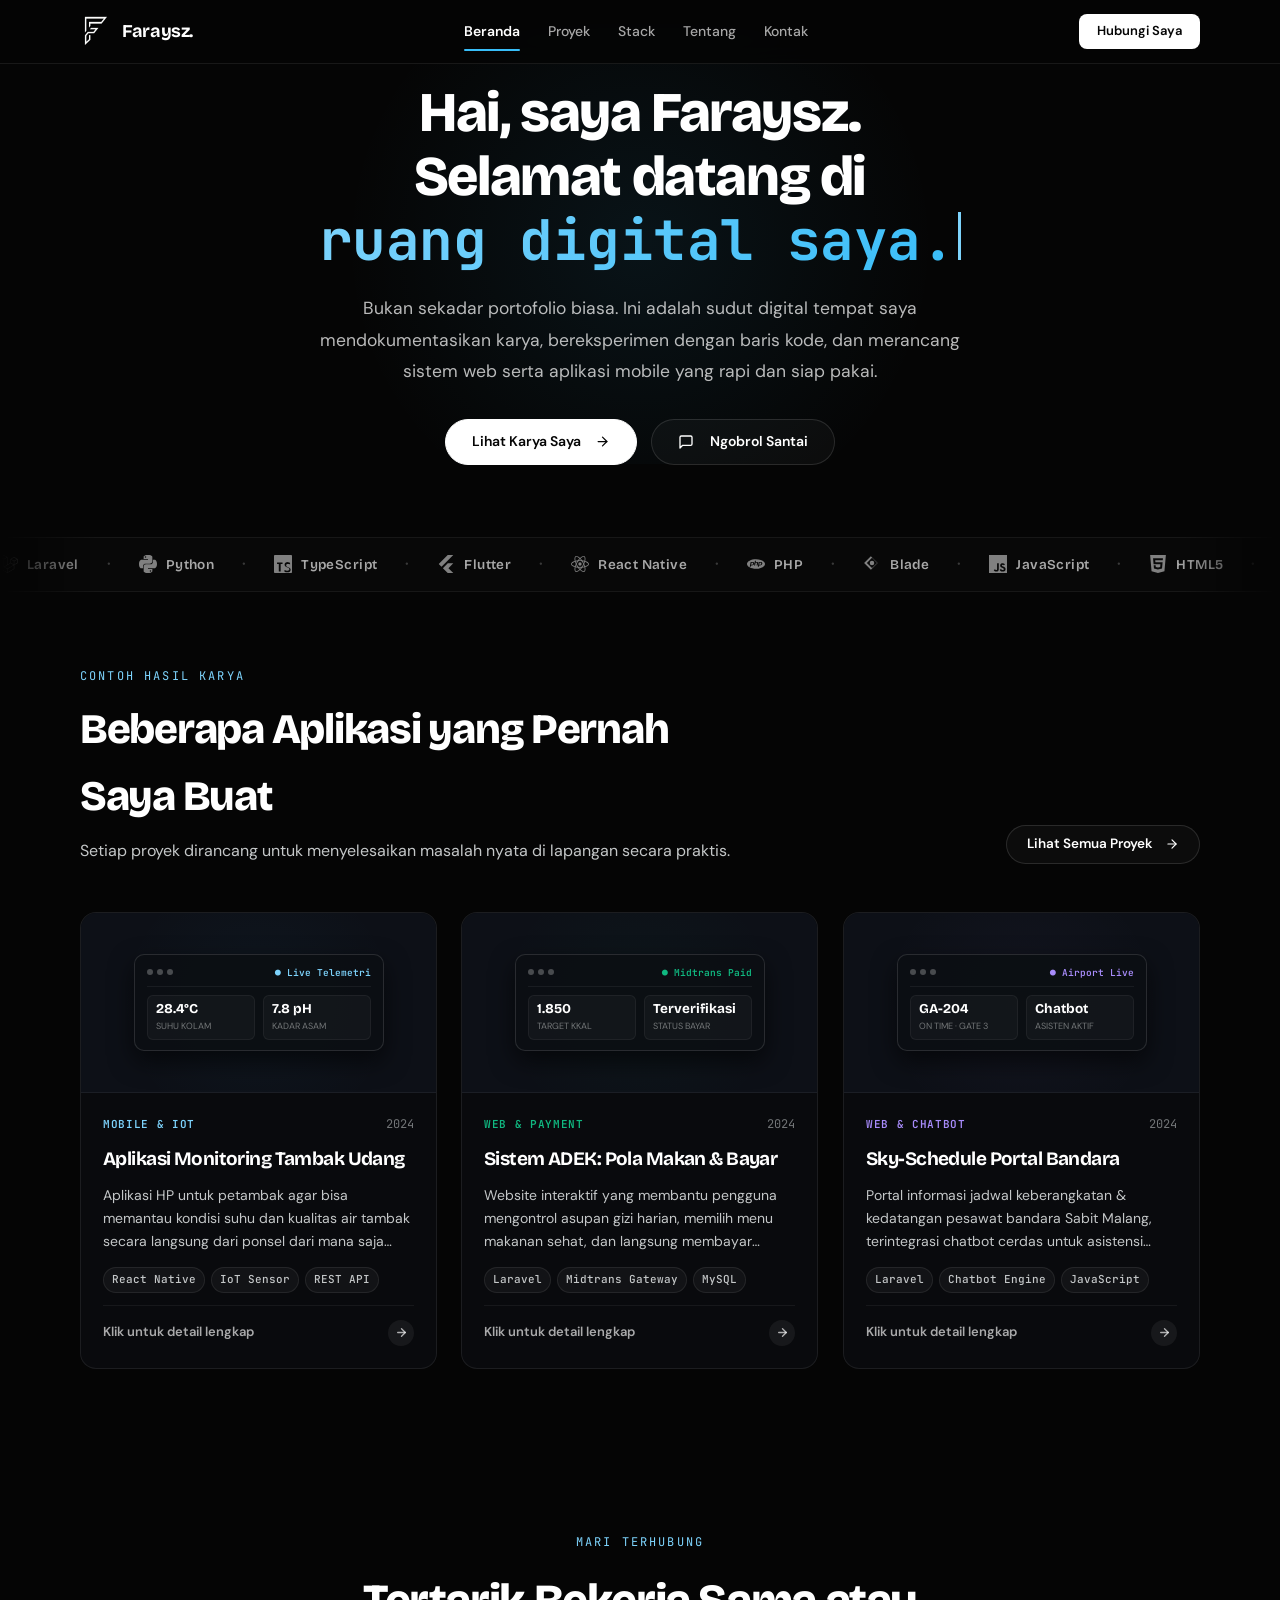
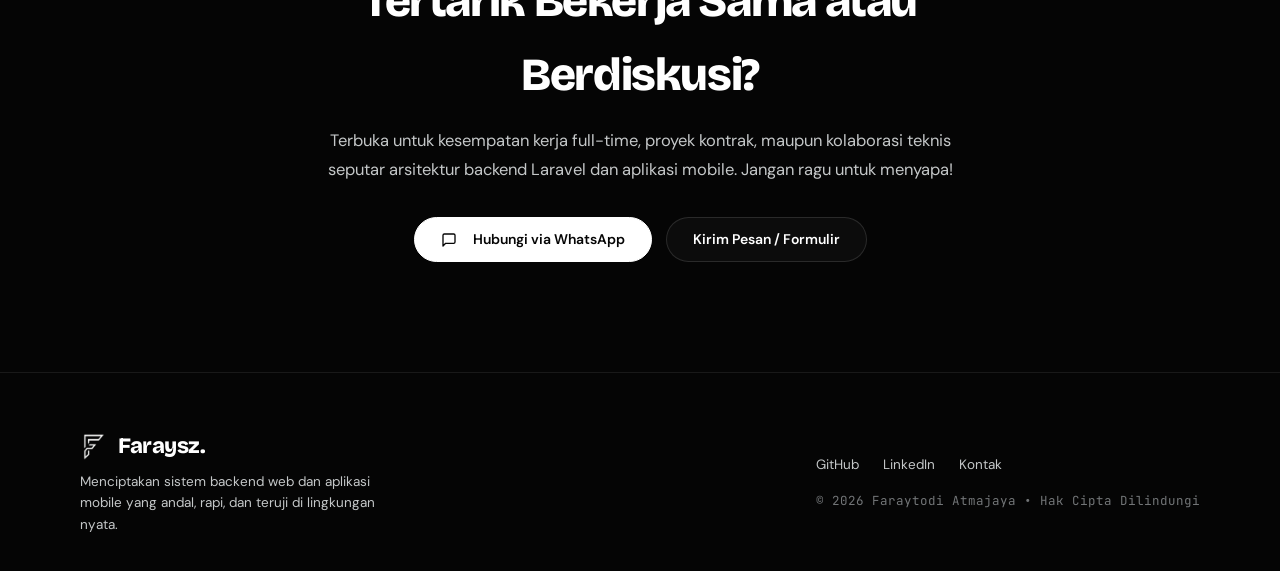
==== commit 94e2f35b: "Remove handwritten greeting, status pills, and cats illustration from hero section" ====
--- a/index.html
+++ b/index.html
@@ -73,17 +73,6 @@
       padding: 0;
     }
 
-    .hero-greeting {
-      font-family: 'Caveat', cursive, var(--font-body);
-      font-size: clamp(23px, 3.2vw, 30px);
-      font-weight: 600;
-      color: rgba(255, 255, 255, 0.78);
-      margin-bottom: 12px;
-      letter-spacing: 0.02em;
-      transform: rotate(-1.5deg);
-      user-select: none;
-    }
-
     .hero-headline {
       font-family: var(--font-display);
       font-size: clamp(32px, 5.2vw, 56px);
@@ -145,7 +134,7 @@
       line-height: 1.78;
       color: rgba(255, 255, 255, 0.72);
       max-width: 640px;
-      margin: 0 auto 30px;
+      margin: 0 auto 32px;
       text-align: center;
       text-wrap: pretty;
     }
@@ -169,87 +158,7 @@
       align-items: center;
       justify-content: center;
       margin-top: 0;
-      margin-bottom: 28px;
-    }
-
-    .hero-pills {
-      display: flex;
-      align-items: center;
-      justify-content: center;
-      flex-wrap: wrap;
-      gap: 12px;
-      font-family: var(--font-mono);
-      font-size: 13px;
-      color: var(--text-dim);
-    }
-
-    .hero-pill {
-      display: inline-flex;
-      align-items: center;
-      gap: 8px;
-    }
-
-    .status-dot {
-      width: 7.5px;
-      height: 7.5px;
-      border-radius: 50%;
-      background-color: #10b981;
-      box-shadow: 0 0 8px rgba(16, 185, 129, 0.7);
-      display: inline-block;
-    }
-
-    .hero-pill-sep {
-      color: rgba(255, 255, 255, 0.22);
-      font-size: 11px;
-    }
-
-    /* Deretan Kucing Estetik (Visual Ref: superti4r.net) */
-    .hero-cats-bar {
-      width: 100%;
-      max-width: 720px;
-      margin: 36px auto 0;
-      display: flex;
-      justify-content: center;
-      align-items: flex-end;
-      gap: clamp(6px, 2vw, 22px);
-      opacity: 0.94;
-      user-select: none;
-    }
-
-    .hero-cat-item {
-      display: flex;
-      flex-direction: column;
-      align-items: center;
-      transition: transform 0.25s cubic-bezier(0.34, 1.56, 0.64, 1);
-      cursor: pointer;
-      flex-shrink: 0;
-    }
-
-    .hero-cat-item:hover {
-      transform: translateY(-8px) scale(1.06);
-    }
-
-    .cat-svg {
-      display: block;
-      transition: transform 0.25s ease;
-      filter: drop-shadow(0 4px 10px rgba(0, 0, 0, 0.35));
-    }
-
-    @media (max-width: 600px) {
-      .hero-cats-bar {
-        gap: 4px;
-        margin-top: 24px;
-      }
-
-      .hero-cat-item:nth-child(1),
-      .hero-cat-item:nth-child(6) {
-        display: none;
-      }
-
-      .cat-svg {
-        transform: scale(0.88);
-        transform-origin: bottom center;
-      }
+      margin-bottom: 0;
     }
   </style>
 </head>
@@ -292,9 +201,6 @@
 
       <div class="hero-container">
         <div class="hero-content reveal is-visible">
-          <!-- Handwritten Greeting santai ala superti4r.net -->
-          <div class="hero-greeting" aria-hidden="true">Hello, you found me.</div>
-
           <!-- Headline Terpusat & Fokus ke Faraysz + Efek Typewriter -->
           <h1 class="hero-headline" aria-label="Hai, saya Faraysz. Selamat datang di ruang digital saya.">
             Hai, saya <span class="hero-name-accent">Faraysz</span>.<br>
@@ -326,141 +232,6 @@
               </svg>Ngobrol Santai
             </a>
           </div>
-
-          <!-- Micro Pills Status -->
-          <div class="hero-pills">
-            <span class="hero-pill"><span class="status-dot"></span> Terbuka untuk Kolaborasi &amp; Proyek</span>
-            <span class="hero-pill-sep">•</span>
-            <span class="hero-pill">Fullstack Web &amp; Mobile</span>
-            <span class="hero-pill-sep">•</span>
-            <span class="hero-pill">Indonesia</span>
-          </div>
-
-          <!-- Ilustrasi Deretan Kucing Lucu (Inspirasi: superti4r.net) -->
-          <div class="hero-cats-bar" aria-hidden="true" title="Meow! Selamat datang di web Faraysz">
-            <!-- Kucing 1: Abu-abu duduk menoleh -->
-            <div class="hero-cat-item">
-              <svg width="76" height="66" viewBox="0 0 85 75" fill="none" xmlns="http://www.w3.org/2000/svg" class="cat-svg">
-                <ellipse cx="44" cy="50" rx="26" ry="21" fill="#4b5563" stroke="#1f2937" stroke-width="2.5"/>
-                <path d="M66 58 C 76 60, 80 50, 77 40 C 75 35, 71 36, 73 42" stroke="#4b5563" stroke-width="5" stroke-linecap="round"/>
-                <ellipse cx="32" cy="48" rx="14" ry="16" fill="#f3f4f6"/>
-                <circle cx="28" cy="30" r="18" fill="#4b5563" stroke="#1f2937" stroke-width="2.5"/>
-                <polygon points="15,22 13,8 26,18" fill="#374151" stroke="#1f2937" stroke-width="2.5"/>
-                <polygon points="17,20 16,12 24,18" fill="#fca5a5"/>
-                <polygon points="32,18 42,8 41,23" fill="#374151" stroke="#1f2937" stroke-width="2.5"/>
-                <polygon points="34,19 40,12 39,21" fill="#fca5a5"/>
-                <ellipse cx="22" cy="30" rx="3.5" ry="4" fill="#111827"/>
-                <circle cx="21" cy="28.5" r="1.2" fill="#ffffff"/>
-                <ellipse cx="33" cy="29" rx="3.5" ry="4" fill="#111827"/>
-                <circle cx="32" cy="27.5" r="1.2" fill="#ffffff"/>
-                <polygon points="26,34 29,34 27.5,36" fill="#f472b6"/>
-                <path d="M25 37 Q27.5 39 30 37" stroke="#111827" stroke-width="1.5" stroke-linecap="round" fill="none"/>
-              </svg>
-            </div>
-
-            <!-- Kucing 2: Oranye Belang Rebahan Santai -->
-            <div class="hero-cat-item">
-              <svg width="105" height="66" viewBox="0 0 115 72" fill="none" xmlns="http://www.w3.org/2000/svg" class="cat-svg">
-                <ellipse cx="58" cy="46" rx="38" ry="20" fill="#f59e0b" stroke="#78350f" stroke-width="2.5"/>
-                <path d="M42 33 Q46 39 40 45" stroke="#b45309" stroke-width="2.5" stroke-linecap="round"/>
-                <path d="M56 31 Q60 38 54 46" stroke="#b45309" stroke-width="2.5" stroke-linecap="round"/>
-                <path d="M70 33 Q74 40 68 47" stroke="#b45309" stroke-width="2.5" stroke-linecap="round"/>
-                <path d="M92 48 C 106 50, 110 38, 104 30 C 100 25, 96 28, 99 34" stroke="#f59e0b" stroke-width="5.5" stroke-linecap="round"/>
-                <circle cx="28" cy="40" r="17" fill="#f59e0b" stroke="#78350f" stroke-width="2.5"/>
-                <polygon points="14,32 10,18 24,27" fill="#d97706" stroke="#78350f" stroke-width="2.5"/>
-                <polygon points="16,30 14,22 22,27" fill="#fbcfe8"/>
-                <polygon points="30,26 42,16 41,31" fill="#d97706" stroke="#78350f" stroke-width="2.5"/>
-                <polygon points="32,27 39,20 39,29" fill="#fbcfe8"/>
-                <ellipse cx="23" cy="41" rx="3.2" ry="3.8" fill="#111827"/>
-                <circle cx="22" cy="39.5" r="1" fill="#ffffff"/>
-                <ellipse cx="33" cy="41" rx="3.2" ry="3.8" fill="#111827"/>
-                <circle cx="32" cy="39.5" r="1" fill="#ffffff"/>
-                <polygon points="27,45 29.5,45 28.2,47" fill="#ef4444"/>
-                <path d="M26 47 Q28 49 30 47" stroke="#78350f" stroke-width="1.5" stroke-linecap="round" fill="none"/>
-              </svg>
-            </div>
-
-            <!-- Kucing 3: Belang Calico (Putih Cokelat) Ceria -->
-            <div class="hero-cat-item">
-              <svg width="105" height="74" viewBox="0 0 115 80" fill="none" xmlns="http://www.w3.org/2000/svg" class="cat-svg">
-                <ellipse cx="58" cy="52" rx="36" ry="22" fill="#fef3c7" stroke="#374151" stroke-width="2.5"/>
-                <path d="M72 36 C84 40, 88 56, 76 62 Z" fill="#d97706"/>
-                <path d="M38 42 C44 48, 40 60, 32 58 Z" fill="#4b5563"/>
-                <circle cx="28" cy="35" r="18" fill="#fef3c7" stroke="#374151" stroke-width="2.5"/>
-                <path d="M16 28 C20 18, 28 20, 26 34 Z" fill="#d97706"/>
-                <polygon points="14,25 10,12 24,20" fill="#b45309" stroke="#374151" stroke-width="2.5"/>
-                <polygon points="31,20 44,12 42,26" fill="#4b5563" stroke="#374151" stroke-width="2.5"/>
-                <ellipse cx="22" cy="35" rx="3.5" ry="4" fill="#111827"/>
-                <circle cx="21" cy="33.5" r="1.2" fill="#ffffff"/>
-                <ellipse cx="34" cy="35" rx="3.5" ry="4" fill="#111827"/>
-                <circle cx="33" cy="33.5" r="1.2" fill="#ffffff"/>
-                <polygon points="27,39 29.5,39 28.2,41" fill="#ec4899"/>
-                <ellipse cx="28.2" cy="44" rx="2.5" ry="2" fill="#ef4444"/>
-              </svg>
-            </div>
-
-            <!-- Kucing 4: Kucing Putih Tinggi Duduk di Tengah dengan Ekor Melengkung -->
-            <div class="hero-cat-item">
-              <svg width="95" height="88" viewBox="0 0 100 95" fill="none" xmlns="http://www.w3.org/2000/svg" class="cat-svg">
-                <path d="M64 80 C 82 82, 88 50, 70 32 C 60 22, 54 30, 58 38 C 62 44, 70 48, 62 74" stroke="#e5e7eb" stroke-width="6" stroke-linecap="round" fill="none"/>
-                <path d="M64 80 C 82 82, 88 50, 70 32 C 60 22, 54 30, 58 38 C 62 44, 70 48, 62 74" stroke="#9ca3af" stroke-width="2" stroke-linecap="round" fill="none"/>
-                <ellipse cx="46" cy="62" rx="22" ry="26" fill="#f9fafb" stroke="#374151" stroke-width="2.5"/>
-                <circle cx="46" cy="34" r="19" fill="#f9fafb" stroke="#374151" stroke-width="2.5"/>
-                <polygon points="31,24 26,8 41,17" fill="#f9fafb" stroke="#374151" stroke-width="2.5"/>
-                <polygon points="33,22 29,13 39,18" fill="#fbcfe8"/>
-                <polygon points="51,17 65,8 60,24" fill="#f9fafb" stroke="#374151" stroke-width="2.5"/>
-                <polygon points="53,18 62,13 58,22" fill="#fbcfe8"/>
-                <ellipse cx="39" cy="34" rx="3.5" ry="4.5" fill="#111827"/>
-                <circle cx="38" cy="32.5" r="1.3" fill="#ffffff"/>
-                <ellipse cx="53" cy="34" rx="3.5" ry="4.5" fill="#111827"/>
-                <circle cx="52" cy="32.5" r="1.3" fill="#ffffff"/>
-                <polygon points="45,39 47.5,39 46.2,41" fill="#f472b6"/>
-                <path d="M43 43 Q46 45 49 43" stroke="#374151" stroke-width="1.8" stroke-linecap="round" fill="none"/>
-              </svg>
-            </div>
-
-            <!-- Kucing 5: Kucing Tuxedo Hitam Putih -->
-            <div class="hero-cat-item">
-              <svg width="85" height="78" viewBox="0 0 90 85" fill="none" xmlns="http://www.w3.org/2000/svg" class="cat-svg">
-                <ellipse cx="45" cy="58" rx="24" ry="22" fill="#1f2937" stroke="#111827" stroke-width="2.5"/>
-                <path d="M45 45 C40 54, 38 68, 45 78 C52 68, 50 54, 45 45 Z" fill="#f9fafb"/>
-                <circle cx="45" cy="32" r="18" fill="#1f2937" stroke="#111827" stroke-width="2.5"/>
-                <polygon points="30,22 24,7 39,16" fill="#1f2937" stroke="#111827" stroke-width="2.5"/>
-                <polygon points="32,20 27,12 37,17" fill="#fbcfe8"/>
-                <polygon points="51,16 66,7 60,22" fill="#1f2937" stroke="#111827" stroke-width="2.5"/>
-                <polygon points="53,17 62,12 58,20" fill="#fbcfe8"/>
-                <path d="M37 36 L45 44 L53 36 L49 26 L41 26 Z" fill="#f9fafb"/>
-                <ellipse cx="38" cy="32" rx="3.5" ry="4.2" fill="#38bdf8"/>
-                <circle cx="38" cy="32" r="2" fill="#111827"/>
-                <circle cx="37" cy="30.5" r="0.9" fill="#ffffff"/>
-                <ellipse cx="52" cy="32" rx="3.5" ry="4.2" fill="#38bdf8"/>
-                <circle cx="52" cy="32" r="2" fill="#111827"/>
-                <circle cx="51" cy="30.5" r="0.9" fill="#ffffff"/>
-                <polygon points="44,38 46,38 45,39.5" fill="#f472b6"/>
-              </svg>
-            </div>
-
-            <!-- Kucing 6: Kucing Belang Abu-abu Loreng -->
-            <div class="hero-cat-item">
-              <svg width="78" height="74" viewBox="0 0 85 80" fill="none" xmlns="http://www.w3.org/2000/svg" class="cat-svg">
-                <ellipse cx="44" cy="54" rx="22" ry="22" fill="#9ca3af" stroke="#374151" stroke-width="2.5"/>
-                <path d="M32 46 Q38 49 34 54" stroke="#4b5563" stroke-width="2" stroke-linecap="round"/>
-                <path d="M56 46 Q50 49 54 54" stroke="#4b5563" stroke-width="2" stroke-linecap="round"/>
-                <circle cx="44" cy="30" r="17" fill="#9ca3af" stroke="#374151" stroke-width="2.5"/>
-                <polygon points="30,22 25,8 39,16" fill="#6b7280" stroke="#374151" stroke-width="2.5"/>
-                <polygon points="32,20 28,12 37,17" fill="#fbcfe8"/>
-                <polygon points="49,16 63,8 58,22" fill="#6b7280" stroke="#374151" stroke-width="2.5"/>
-                <polygon points="51,17 60,12 56,20" fill="#fbcfe8"/>
-                <ellipse cx="38" cy="30" rx="3.2" ry="3.8" fill="#111827"/>
-                <circle cx="37" cy="28.5" r="1" fill="#ffffff"/>
-                <ellipse cx="50" cy="30" rx="3.2" ry="3.8" fill="#111827"/>
-                <circle cx="49" cy="28.5" r="1" fill="#ffffff"/>
-                <polygon points="43,34 45,34 44,35.5" fill="#ec4899"/>
-                <path d="M42 36 Q44 38 46 36" stroke="#1f2937" stroke-width="1.5" stroke-linecap="round" fill="none"/>
-              </svg>
-            </div>
-          </div>
-
         </div>
       </div>
     </section>
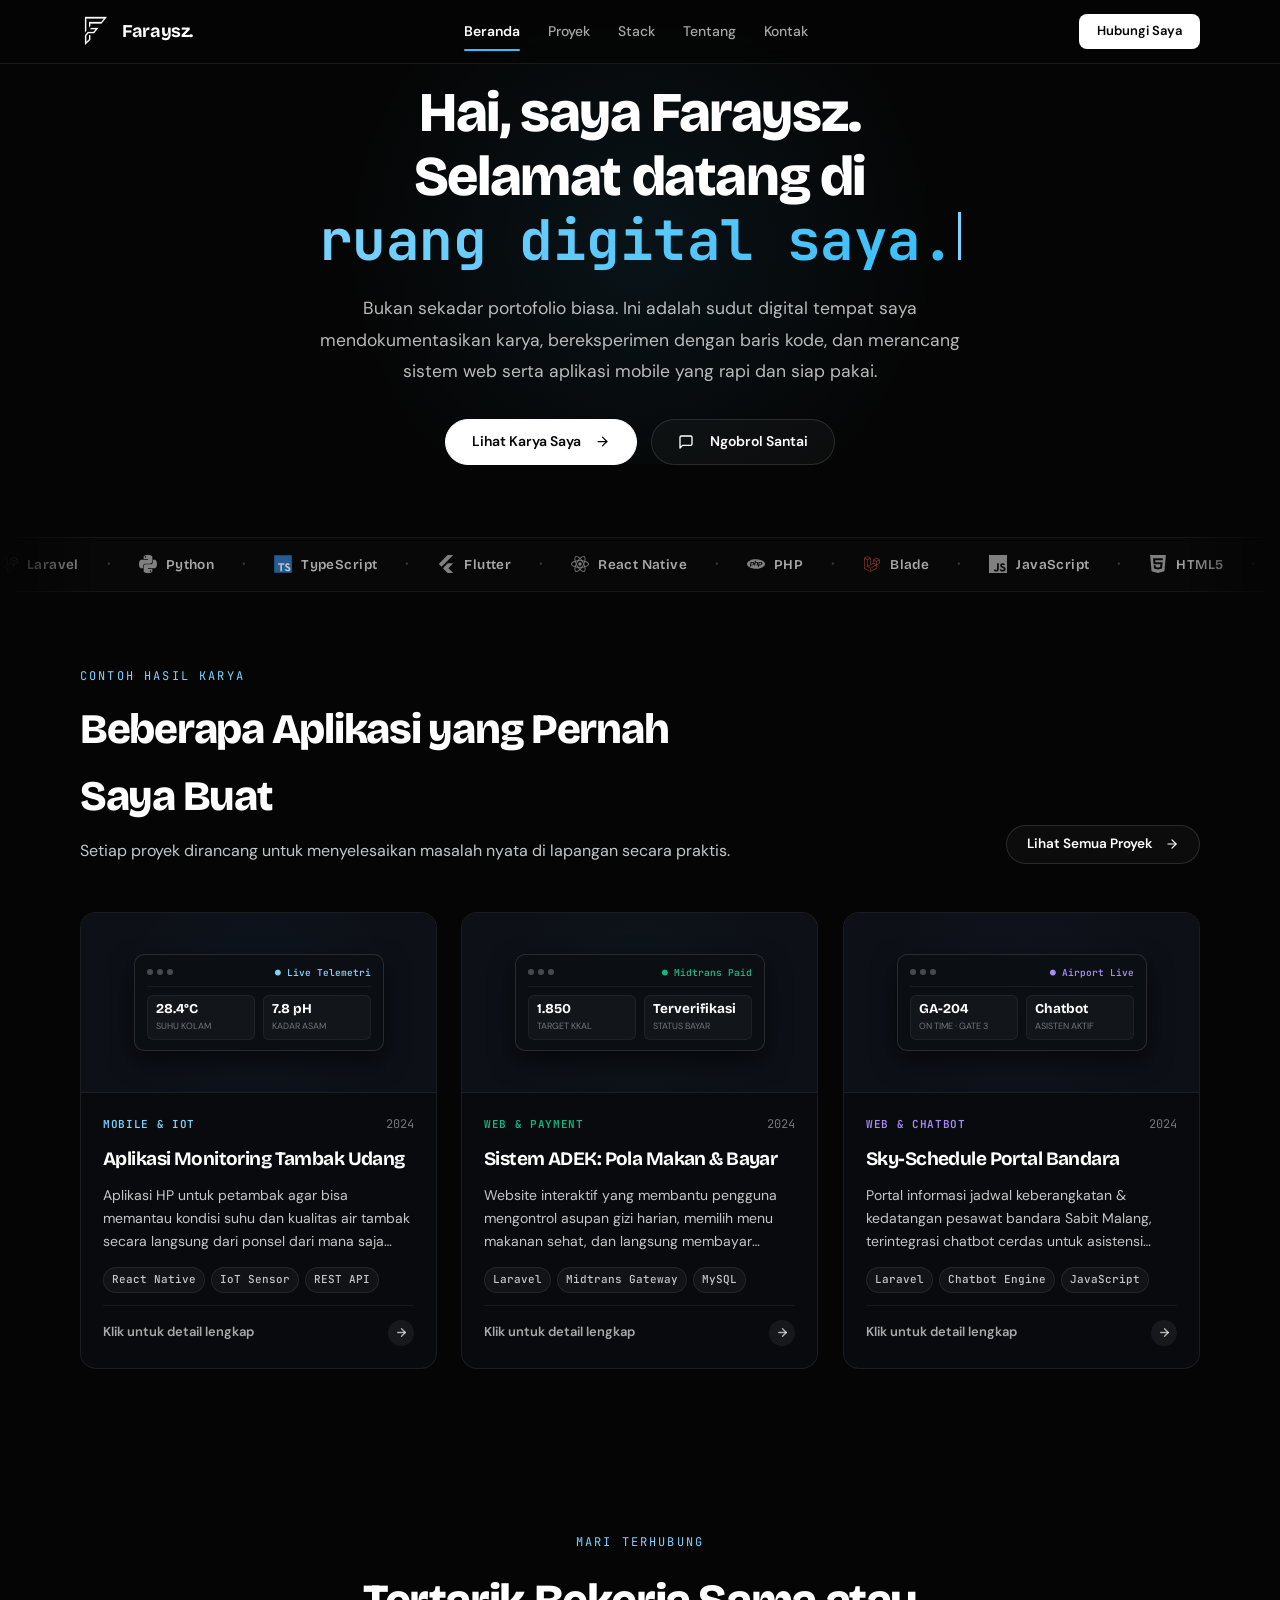
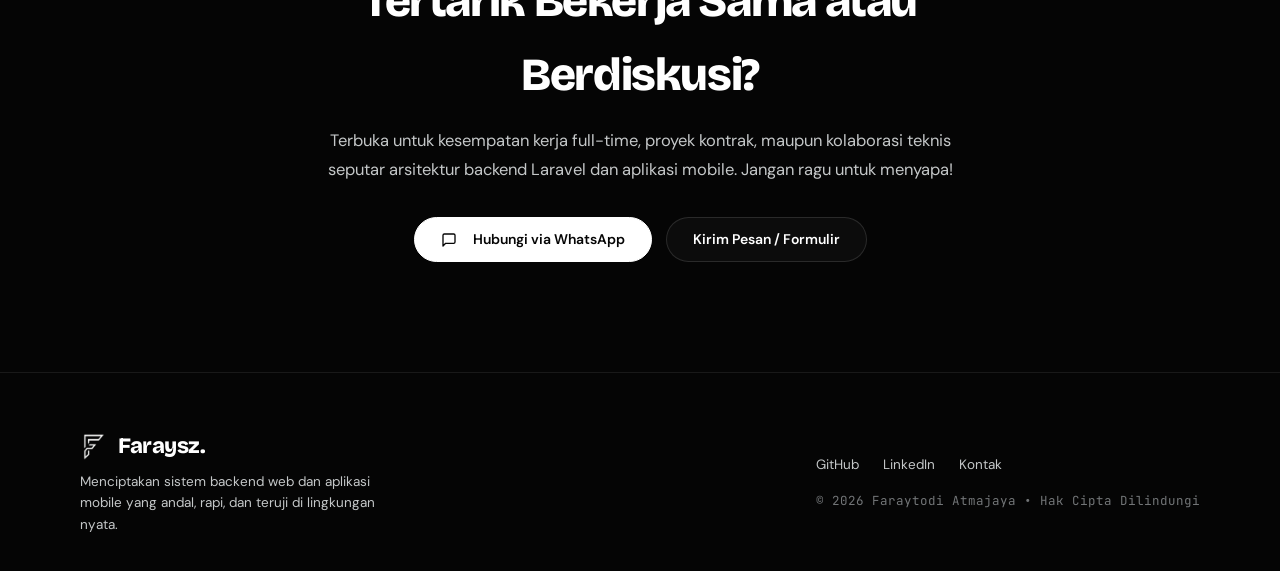
==== commit d36b5048: "Fix stack ticker icons with official SVGs for TypeScript, Blade, Java, and Postman" ====
--- a/index.html
+++ b/index.html
@@ -243,7 +243,7 @@
         <span class="dot">•</span>
         <div class="marquee-tech-item"><svg xmlns="http://www.w3.org/2000/svg" width="20" height="20" viewBox="0 0 24 24" fill="currentColor" aria-hidden="true"><path d="M11.914 0C5.82 0 6.2 2.656 6.2 2.656l.006 2.752h5.804v.826H3.896S0 5.77 0 11.9c0 6.137 3.402 5.92 3.402 5.92h2.032v-2.857s-.11-3.402 3.346-3.402h5.753s3.238.052 3.238-3.13V2.656S18.232 0 11.914 0zm-3.2 1.706a1.007 1.007 0 1 1 0 2.014 1.007 1.007 0 0 1 0-2.014zM12.086 24c6.094 0 5.714-2.656 5.714-2.656l-.006-2.752h-5.804v-.826h8.114S24 18.23 24 12.1c0-6.137-3.402-5.92-3.402-5.92h-2.032v2.857s.11 3.402-3.346 3.402h-5.753s-3.238-.052-3.238 3.13v5.774S5.768 24 12.086 24zm3.2-1.706a1.007 1.007 0 1 1 0-2.014 1.007 1.007 0 0 1 0 2.014z"/></svg><span>Python</span></div>
         <span class="dot">•</span>
-        <div class="marquee-tech-item"><svg xmlns="http://www.w3.org/2000/svg" width="20" height="20" viewBox="0 0 24 24" fill="currentColor" aria-hidden="true"><path d="M1.125 0C.502 0 0 .502 0 1.125v21.75C0 23.498.502 24 1.125 24h21.75c.623 0 1.125-.502 1.125-1.125V1.125C24 .502 23.498 0 22.875 0H1.125zm17.363 9.75c.612 0 1.154.037 1.627.111a6.38 6.38 0 0 1 1.306.355v2.358a5.525 5.525 0 0 0-1.343-.448 6.643 6.643 0 0 0-1.503-.166c-.732 0-1.309.162-1.729.487-.42.325-.63.782-.63 1.372 0 .422.11.77.33 1.045.22.274.51.5.87.676.36.177.94.398 1.741.664.96.32 1.704.757 2.232 1.31.528.553.792 1.28.792 2.18 0 1.04-.383 1.868-1.149 2.483-.766.615-1.849.923-3.249.923a10.057 10.057 0 0 1-2.008-.2 7.784 7.784 0 0 1-1.792-.619v-2.433c.642.345 1.314.6 2.016.766.702.166 1.385.249 2.05.249.73 0 1.316-.164 1.757-.492.441-.328.662-.796.662-1.404 0-.441-.118-.807-.355-1.098-.237-.291-.568-.538-.992-.74-.424-.202-1.077-.456-1.958-.762-.977-.338-1.722-.79-2.235-1.356-.513-.566-.77-1.313-.77-2.241 0-1.01.373-1.82 1.12-2.43.746-.61 1.785-.915 3.117-.915zM4.076 9.94h7.305v2.122H8.895v9.813H6.388v-9.813H4.076V9.94z"/></svg><span>TypeScript</span></div>
+        <div class="marquee-tech-item"><svg xmlns="http://www.w3.org/2000/svg" width="20" height="20" viewBox="0 0 128 128" aria-hidden="true"><path fill="#ffffff" d="M22.67 47h99.67v73.67H22.67z"/><path fill="#3178C6" d="M1.5 63.91v62.5h125v-125H1.5zm100.73-5a15.56 15.56 0 017.82 4.5 20.58 20.58 0 013 4c0 .16-5.4 3.81-8.69 5.85-.12.08-.6-.44-1.13-1.23a7.09 7.09 0 00-5.87-3.53c-3.79-.26-6.23 1.73-6.21 5a4.58 4.58 0 00.54 2.34c.83 1.73 2.38 2.76 7.24 4.86 8.95 3.85 12.78 6.39 15.16 10 2.66 4 3.25 10.46 1.45 15.24-2 5.2-6.9 8.73-13.83 9.9a38.32 38.32 0 01-9.52-.1 23 23 0 01-12.72-6.63c-1.15-1.27-3.39-4.58-3.25-4.82a9.34 9.34 0 011.15-.73L82 101l3.59-2.08.75 1.11a16.78 16.78 0 004.74 4.54c4 2.1 9.46 1.81 12.16-.62a5.43 5.43 0 00.69-6.92c-1-1.39-3-2.56-8.59-5-6.45-2.78-9.23-4.5-11.77-7.24a16.48 16.48 0 01-3.43-6.25 25 25 0 01-.22-8c1.33-6.23 6-10.58 12.82-11.87a31.66 31.66 0 019.49.26zm-29.34 5.24v5.12H56.66v46.23H45.15V69.26H28.88v-5a49.19 49.19 0 01.12-5.17C29.08 59 39 59 51 59h21.83z"/></svg><span>TypeScript</span></div>
         <span class="dot">•</span>
         <div class="marquee-tech-item"><svg xmlns="http://www.w3.org/2000/svg" width="20" height="20" viewBox="0 0 24 24" fill="currentColor" aria-hidden="true"><path d="M14.314 0L2.3 12 6 15.7 21.684.013h-7.357zm.014 11.072L7.857 17.53l6.47 6.47H21.7l-6.46-6.468 6.46-6.46h-7.37z" /></svg><span>Flutter</span></div>
         <span class="dot">•</span>
@@ -251,7 +251,7 @@
         <span class="dot">•</span>
         <div class="marquee-tech-item"><svg xmlns="http://www.w3.org/2000/svg" width="20" height="20" viewBox="0 0 24 24" fill="currentColor" aria-hidden="true"><path d="M7.01 10.207h-.944l-.515 2.648h.838c.556 0 .97-.105 1.242-.314.272-.21.455-.559.55-1.049.092-.47.05-.802-.124-.995-.175-.193-.523-.29-1.047-.29zM12 5.688C5.373 5.688 0 8.514 0 12s5.373 6.313 12 6.313S24 15.486 24 12c0-3.486-5.373-6.312-12-6.312zm-3.26 7.451c-.261.25-.575.438-.917.551-.336.108-.765.164-1.285.164H5.357l-.327 1.681H3.652l1.23-6.326h2.65c.797 0 1.378.209 1.744.628.366.418.476 1.002.33 1.752a2.836 2.836 0 0 1-.305.847c-.143.255-.33.49-.561.703zm4.024.715l.543-2.799c.063-.318.039-.536-.068-.651-.107-.116-.336-.174-.687-.174H11.46l-.704 3.625H9.388l1.23-6.327h1.367l-.327 1.682h1.218c.767 0 1.295.134 1.586.401s.378.7.263 1.299l-.572 2.944h-1.389zm7.597-2.265a2.782 2.782 0 0 1-.305.847c-.143.255-.33.49-.561.703a2.44 2.44 0 0 1-.917.551c-.336.108-.765.164-1.286.164h-1.18l-.327 1.682h-1.378l1.23-6.326h2.649c.797 0 1.378.209 1.744.628.366.417.477 1.001.331 1.751zM17.766 10.207h-.943l-.516 2.648h.838c.557 0 .971-.105 1.242-.314.272-.21.455-.559.551-1.049.092-.47.049-.802-.125-.995s-.524-.29-1.047-.29z" /></svg><span>PHP</span></div>
         <span class="dot">•</span>
-        <div class="marquee-tech-item"><svg xmlns="http://www.w3.org/2000/svg" width="20" height="20" viewBox="0 0 24 24" fill="currentColor" aria-hidden="true"><path d="m1.5 10.5 9-9 9 9-9 9-9-9zm10.5-6.879-6.879 6.879 6.879 6.879 6.879-6.879-6.879-6.879zm3 6.879a3 3 0 1 1-6 0 3 3 0 0 1 6 0z"/></svg><span>Blade</span></div>
+        <div class="marquee-tech-item"><svg xmlns="http://www.w3.org/2000/svg" width="20" height="20" viewBox="0 0 32 32" aria-hidden="true"><path fill="#F05340" d="M29.98 8.331a.5.5 0 0 1 .02.12v6.011a.43.43 0 0 1-.224.38l-5.193 2.9V23.5a.43.43 0 0 1-.224.38l-10.843 6.065-.082.03c-.01 0-.02.01-.03.01a.5.5 0 0 1-.235 0c-.01 0-.02-.01-.03-.01s-.051-.02-.071-.03L2.234 23.884A.44.44 0 0 1 2 23.5V5.471a.5.5 0 0 1 .02-.12c0-.01.011-.02.021-.04s.02-.05.03-.07.021-.03.031-.04a.1.1 0 0 1 .041-.05c.01-.01.03-.02.04-.03s.031-.02.041-.03L7.641 2.06a.45.45 0 0 1 .448 0l5.416 3.031a.2.2 0 0 1 .051.04c.011.01.031.02.041.03a.2.2 0 0 1 .041.05.1.1 0 0 1 .03.04.4.4 0 0 1 .031.07c0 .01.01.02.02.04a.5.5 0 0 1 .021.11v11.262l4.51-2.533V8.451a.3.3 0 0 1 .021-.11c0-.01.01-.02.02-.04s.02-.05.03-.07.021-.03.031-.04a.1.1 0 0 1 .041-.05c.01-.01.03-.02.04-.03s.031-.03.051-.04l5.416-3.03a.45.45 0 0 1 .448 0l5.417 3.03a.2.2 0 0 1 .051.04c.01.01.03.02.04.03a.2.2 0 0 1 .041.05.1.1 0 0 1 .031.04l.03.07c.011.01.022.02.022.03m-.886 5.881v-5L27.2 10.271l-2.617 1.471v5Zm-5.417 9.042v-5L21.1 19.683l-7.36 4.081v5.051c0-.01 9.937-5.561 9.937-5.561M2.906 6.231v17.023l9.938 5.561v-5.051l-5.193-2.851c-.02-.02-.041-.03-.051-.05s-.031-.02-.041-.03-.02-.03-.04-.05-.021-.03-.031-.04a.2.2 0 0 1-.02-.05c-.011-.02-.021-.03-.021-.05a.13.13 0 0 1-.01-.06c0-.02-.01-.03-.01-.05V8.751L4.8 7.291ZM7.875 2.94 3.354 5.471l4.511 2.52 4.51-2.53Zm2.342 15.76 2.616-1.46V6.231l-1.893 1.06-2.617 1.46v11.012ZM24.125 5.921l-4.51 2.53 4.51 2.521 4.511-2.531c.01.01-4.511-2.52-4.511-2.52m-.448 5.811-2.617-1.471L19.167 9.2v5l2.616 1.46 1.894 1.061ZM13.292 23l6.618-3.671 3.309-1.84-4.511-2.521-5.192 2.9-4.735 2.65Z"/></svg><span>Blade</span></div>
         <span class="dot">•</span>
         <div class="marquee-tech-item"><svg xmlns="http://www.w3.org/2000/svg" width="20" height="20" viewBox="0 0 24 24" fill="currentColor" aria-hidden="true"><path d="M0 0h24v24H0V0zm22.034 18.276c-.175-1.095-.888-2.015-3.003-2.873-.736-.345-1.554-.585-1.797-1.14-.091-.33-.105-.51-.046-.705.15-.646.915-.84 1.515-.66.39.12.75.42.976.9 1.034-.676 1.034-.676 1.755-1.125-.27-.42-.404-.601-.586-.78-.63-.705-1.469-1.065-2.834-1.034l-.705.089c-.676.165-1.32.525-1.71 1.005-1.14 1.291-.811 3.541.569 4.471 1.365 1.02 3.361 1.244 3.616 2.205.24 1.17-.87 1.545-1.966 1.41-.811-.18-1.26-.586-1.755-1.336l-1.83 1.051c.21.48.45.689.81 1.109 1.74 1.756 6.09 1.666 6.871-1.004.029-.09.24-.705.074-1.65l.046.067zm-8.983-7.245h-2.248c0 1.938-.009 3.864-.009 5.805 0 1.232.063 2.363-.138 2.711-.33.689-1.18.601-1.566.48-.396-.196-.597-.466-.83-.855-.063-.105-.11-.196-.127-.196l-1.825 1.125c.305.63.75 1.172 1.324 1.517.855.51 2.004.675 3.207.405.783-.226 1.458-.691 1.811-1.411.51-.93.402-2.07.397-3.346.012-2.054 0-4.109 0-6.179l.004-.056z" /></svg><span>JavaScript</span></div>
         <span class="dot">•</span>
@@ -263,13 +263,13 @@
         <span class="dot">•</span>
         <div class="marquee-tech-item"><svg xmlns="http://www.w3.org/2000/svg" width="20" height="20" viewBox="0 0 24 24" fill="currentColor" aria-hidden="true"><path d="M4.105 4.105S9.158 1.58 11.684.316a3.079 3.079 0 0 1 1.481-.315c.766.047 1.677.788 1.677.788L24 9.948v9.789h-4.263V24H9.789l-9-9C.303 14.5 0 13.795 0 13.105c0-.319.18-.818.316-1.105l3.789-7.895zm.679.679v11.787c.002.543.021 1.024.498 1.508L10.204 23h8.533v-4.263L4.784 4.784zm12.055-.678c-.899-.896-1.809-1.78-2.74-2.643-.302-.267-.567-.468-1.07-.462-.37.014-.87.195-.87.195L6.341 4.105l10.498.001z" /></svg><span>Dart</span></div>
         <span class="dot">•</span>
-        <div class="marquee-tech-item"><svg xmlns="http://www.w3.org/2000/svg" width="20" height="20" viewBox="0 0 24 24" fill="currentColor" aria-hidden="true"><path d="M11.915 0 11.7.215C9.515 2.4 7.47 6.39 6.046 10.483c-1.064 1.024-3.633 2.81-3.711 3.551-.093.87 1.746 2.611 1.55 3.235-.198.625-1.304 1.408-1.014 1.939.1.188.823.011 1.277-.491a13.389 13.389 0 0 0-.017 2.14c.076.906.27 1.668.643 2.232.372.563.956.911 1.667.911.397 0 .727-.114 1.024-.264.298-.149.571-.33.91-.5.68-.34 1.634-.666 3.53-.604 1.903.062 2.872.39 3.559.704.687.314 1.15.664 1.925.664.767 0 1.395-.336 1.807-.9.412-.563.631-1.33.72-2.24.06-.623.055-1.32 0-2.066.454.45 1.117.604 1.213.424.29-.53-.816-1.314-1.013-1.937-.198-.624 1.642-2.366 1.549-3.236-.08-.748-2.707-2.568-3.748-3.586C16.428 6.374 14.308 2.394 12.13.215zm.175 6.038a2.95 2.95 0 0 1 2.943 2.942 2.95 2.95 0 0 1-2.943 2.943A2.95 2.95 0 0 1 9.148 8.98a2.95 2.95 0 0 1 2.942-2.942zM8.685 7.983a3.515 3.515 0 0 0-.145.997c0 1.951 1.6 3.55 3.55 3.55 1.95 0 3.55-1.598 3.55-3.55 0-.329-.046-.648-.132-.951.334.095.64.208.915.336a42.699 42.699 0 0 1 2.042 5.829c.678 2.545 1.01 4.92.846 6.607-.082.844-.29 1.51-.606 1.94-.315.431-.713.651-1.315.651-.593 0-.932-.27-1.673-.61-.741-.338-1.825-.694-3.792-.758-1.974-.064-3.073.293-3.821.669-.375.188-.659.373-.911.5s-.466.2-.752.2c-.53 0-.876-.209-1.16-.64-.285-.43-.474-1.101-.545-1.948-.141-1.693.176-4.069.823-6.614a43.155 43.155 0 0 1 1.934-5.783c.348-.167.749-.31 1.192-.425zm-3.382 4.362a.216.216 0 0 1 .13.031c-.166.56-.323 1.116-.463 1.665a33.849 33.849 0 0 0-.547 2.555 3.9 3.9 0 0 0-.2-.39c-.58-1.012-.914-1.642-1.16-2.08.315-.24 1.679-1.755 2.24-1.781zm13.394.01c.562.027 1.926 1.543 2.24 1.783-.246.438-.58 1.068-1.16 2.08a4.428 4.428 0 0 0-.163.309 32.354 32.354 0 0 0-.562-2.49 40.579 40.579 0 0 0-.482-1.652.216.216 0 0 1 .127-.03z" /></svg><span>Java</span></div>
+        <div class="marquee-tech-item"><svg xmlns="http://www.w3.org/2000/svg" width="20" height="20" viewBox="0 0 128 128" aria-hidden="true"><path fill="#5382A1" d="M47.617 98.12s-4.767 2.774 3.397 3.71c9.892 1.13 14.947.968 25.845-1.092 0 0 2.871 1.795 6.873 3.351-24.439 10.47-55.308-.607-36.115-5.969zm-2.988-13.665s-5.348 3.959 2.823 4.805c10.567 1.091 18.91 1.18 33.354-1.6 0 0 1.993 2.025 5.132 3.131-29.542 8.64-62.446.68-41.309-6.336z"/><path fill="#E76F00" d="M69.802 61.271c6.025 6.935-1.58 13.17-1.58 13.17s15.289-7.891 8.269-17.777c-6.559-9.215-11.587-13.792 15.635-29.58 0 .001-42.731 10.67-22.324 34.187z"/><path fill="#5382A1" d="M102.123 108.229s3.529 2.91-3.888 5.159c-14.102 4.272-58.706 5.56-71.094.171-4.451-1.938 3.899-4.625 6.526-5.192 2.739-.593 4.303-.485 4.303-.485-4.953-3.487-32.013 6.85-13.743 9.815 49.821 8.076 90.817-3.637 77.896-9.468zM49.912 70.294s-22.686 5.389-8.033 7.348c6.188.828 18.518.638 30.011-.326 9.39-.789 18.813-2.474 18.813-2.474s-3.308 1.419-5.704 3.053c-23.042 6.061-67.544 3.238-54.731-2.958 10.832-5.239 19.644-4.643 19.644-4.643zm40.697 22.747c23.421-12.167 12.591-23.86 5.032-22.285-1.848.385-2.677.72-2.677.72s.688-1.079 2-1.543c14.953-5.255 26.451 15.503-4.823 23.725 0-.002.359-.327.468-.617z"/><path fill="#E76F00" d="M76.491 1.587S89.459 14.563 64.188 34.51c-20.266 16.006-4.621 25.13-.007 35.559-11.831-10.673-20.509-20.07-14.688-28.815C58.041 28.42 81.722 22.195 76.491 1.587z"/><path fill="#5382A1" d="M52.214 126.021c22.476 1.437 57-.8 57.817-11.436 0 0-1.571 4.032-18.577 7.231-19.186 3.612-42.854 3.191-56.887.874 0 .001 2.875 2.381 17.647 3.331z"/></svg><span>Java</span></div>
         <span class="dot">•</span>
         <div class="marquee-tech-item"><svg xmlns="http://www.w3.org/2000/svg" width="20" height="20" viewBox="0 0 24 24" fill="currentColor" aria-hidden="true"><path d="M12.001,4.8c-3.2,0-5.2,1.6-6,4.8c1.2-1.6,2.6-2.2,4.2-1.8c0.913,0.228,1.565,0.89,2.288,1.624 C13.666,10.618,15.027,12,18.001,12c3.2,0,5.2-1.6,6-4.8c-1.2,1.6-2.6,2.2-4.2,1.8c-0.913-0.228-1.565-0.89-2.288-1.624 C16.337,6.182,14.976,4.8,12.001,4.8z M6.001,12c-3.2,0-5.2,1.6-6,4.8c1.2-1.6,2.6-2.2,4.2-1.8c0.913,0.228,1.565,0.89,2.288,1.624 c1.177,1.194,2.538,2.576,5.512,2.576c3.2,0,5.2-1.6,6-4.8c-1.2,1.6-2.6,2.2-4.2,1.8c-0.913-0.228-1.565-0.89-2.288-1.624 C10.337,13.382,8.976,12,6.001,12z" /></svg><span>Tailwind CSS</span></div>
         <span class="dot">•</span>
         <div class="marquee-tech-item"><svg xmlns="http://www.w3.org/2000/svg" width="20" height="20" viewBox="0 0 24 24" fill="currentColor" aria-hidden="true"><path d="M23.546 10.93L13.067.452c-.604-.603-1.582-.603-2.188 0L8.708 2.627l2.76 2.76c.645-.215 1.379-.07 1.889.441.516.515.658 1.258.438 1.9l2.658 2.66c.645-.223 1.387-.078 1.9.435.721.72.721 1.884 0 2.604-.719.719-1.881.719-2.6 0-.539-.541-.674-1.337-.404-1.996L12.86 8.955v6.525c.176.086.342.203.488.348.713.721.713 1.883 0 2.6-.719.721-1.889.721-2.609 0-.719-.719-.719-1.879 0-2.598.182-.18.387-.316.605-.406V8.835c-.217-.091-.424-.222-.6-.401-.545-.545-.676-1.342-.396-2.009L7.636 3.7.45 10.881c-.6.605-.6 1.584 0 2.189l10.48 10.477c.604.604 1.582.604 2.186 0l10.43-10.43c.605-.603.605-1.582 0-2.187" /></svg><span>Git</span></div>
         <span class="dot">•</span>
-        <div class="marquee-tech-item"><svg xmlns="http://www.w3.org/2000/svg" width="20" height="20" viewBox="0 0 24 24" fill="currentColor" aria-hidden="true"><path d="M13.526.002C6.915.228 1.574 5.568 1.348 12.18c-.241 7.037 5.253 12.872 12.235 12.872.23 0 .461-.007.69-.02 4.113-.238 7.697-2.443 9.727-5.832.321-.537-.024-1.222-.647-1.282l-5.636-.541a.574.574 0 0 1-.482-.363l-1.472-3.834c-.13-.339.068-.71.417-.781l5.441-1.111a.63.63 0 0 0 .465-.436c.642-2.17.487-4.526-.492-6.574-1.849-3.864-5.688-6.302-9.988-6.302-.279 0-.557.009-.834.026zm.05 4.673c3.84 0 7.018 2.877 7.469 6.643l-3.327.679.914 2.381 3.444.331c-1.393 2.857-4.225 4.792-7.468 4.908-4.498.161-8.239-3.354-8.406-7.854-.173-4.664 3.6-8.529 8.264-8.541.37-.001.739.018 1.11.053z"/></svg><span>Postman</span></div>
+        <div class="marquee-tech-item"><svg xmlns="http://www.w3.org/2000/svg" width="20" height="20" viewBox="0 0 128 128" aria-hidden="true"><path fill="#FF6C37" d="M113.117 26.066C92.168-1.062 53.191-6.07 26.062 14.883c-27.125 20.953-32.128 59.93-11.175 87.055 20.957 27.124 59.937 32.124 87.058 11.167 27.114-20.953 32.118-59.918 11.172-87.039Zm0 0"/><path fill="#ffffff" d="M91.078 24.164a10.038 10.038 0 0 0-5.781 2.426 10.028 10.028 0 0 0-1.54 13.465 10.028 10.028 0 0 0 13.276 2.715h.002v.001l.156.155a10.63 10.63 0 0 0 1.965-1.45A10.341 10.341 0 0 0 99 27.107v-.002l-8.844 8.789-.156-.155 8.844-8.793a10.038 10.038 0 0 0-7.766-2.78zM79.434 38.551c-4.24-.007-11.163 4.799-28.067 21.703l.084.086c-.092-.032-.185-.035-.185-.035l-6.364 6.308a1.035 1.035 0 0 0 .93 1.762l10.914-2.328a.307.307 0 0 0 .092-.17l.242.25-3.72 3.69h-.18l-22.086 22.26 7.086 6.824a1.254 1.254 0 0 0 1.476.149 1.327 1.327 0 0 0 .645-1.356l-1.035-4.5a.534.534 0 0 1 0-.62 117.285 117.285 0 0 0 26.738-17.583l-4.535-4.537.086-.014-2.69-2.689.172-.174.182.186-.094.091 7.137 7.293v-.003c13.68-12.954 23.39-23.367 20.865-30.375a3.83 3.83 0 0 0-1.107-2.208v.004a3.778 3.778 0 0 0-.483-.306c-.083-.088-.156-.178-.244-.264l-.066.066a3.778 3.778 0 0 0-.582-.29l.289-.292c-1.796-1.6-3.28-2.924-5.5-2.93zM30.94 92.21l-5.171 5.172v.004a1.03 1.03 0 0 0-.457 1.125 1.035 1.035 0 0 0 .921.789l12.672.875-7.965-7.965z"/><path fill="#FF6C37" d="M91.95 23.31a11.047 11.047 0 0 0-7.759 3.17 10.988 10.988 0 0 0-2.39 11.641c-4.741-2.03-11.155 1.51-31.106 21.457a.932.932 0 0 0-.037.094 1.242 1.242 0 0 0-.119.062l-6.309 6.364a1.97 1.97 0 0 0-.363 2.324 2.012 2.012 0 0 0 1.707.984l.313-.203 8.424-1.797-4.03 4.067a.873.873 0 0 0-.054.166l-19.75 19.799a.798.798 0 0 0-.192.238l-5.086 5.09a1.967 1.967 0 0 0-.414 2.043 1.995 1.995 0 0 0 1.656 1.265l12.618.88a1.01 1.01 0 0 0 .52-.415.886.886 0 0 0 0-1.035l-.026-.025a2.243 2.243 0 0 0 .705-.58 2.237 2.237 0 0 0 .406-1.876l-.984-4.187a126.725 126.725 0 0 0 26.334-16.861 1.091 1.091 0 0 0 .248.103c.254-.019.492-.128.672-.308 13.55-12.83 21.515-21.622 21.515-28.602a8.03 8.03 0 0 0-.431-2.85 10.957 10.957 0 0 0 3.845.83l-.015.004a11.219 11.219 0 0 0 5.183-1.45.775.775 0 0 0 .004.001.835.835 0 0 0 .617-.055 9.398 9.398 0 0 0 2.07-1.652 10.873 10.873 0 0 0 3.258-7.758 10.873 10.873 0 0 0-3.257-7.758.93.93 0 0 0-.118-.091 11.045 11.045 0 0 0-7.656-3.078zm-.087 1.772a9.27 9.27 0 0 1 5.586 1.914l-8.068 8.117a.84.84 0 0 0-.076.098.83.83 0 0 0-.239.55.832.832 0 0 0 .313.65h.002l6.1 6.1a9.044 9.044 0 0 1-10.028-1.913c-2.586-2.6-3.336-6.504-1.953-9.891 1.383-3.39 4.68-5.605 8.363-5.625zm7.12 3.432a8.87 8.87 0 0 1 2.033 5.674 9.15 9.15 0 0 1-2.688 6.464 9.989 9.989 0 0 1-1.098.895L92.307 36.7l-.963-.963.265-.265 7.373-6.96zm-.366 4.193a.777.777 0 0 0-.55.031.731.731 0 0 0-.36.426.73.73 0 0 0 .05.559 2.226 2.226 0 0 1-.257 2.328.64.64 0 0 0-.195.488c.004.184.07.36.195.492a.58.58 0 0 0 .414 0 .68.68 0 0 0 .672-.207 3.573 3.573 0 0 0 .465-3.777v.004a.777.777 0 0 0-.434-.344zM79.34 39.43a5.584 5.584 0 0 1 3.31 1.226 4.756 4.756 0 0 0-2.681 1.34L57.162 64.701l-4.476-4.476c11.828-11.772 19.06-17.921 23.556-19.936a5.584 5.584 0 0 1 3.098-.86zm3.965 2.96a2.895 2.895 0 0 1 2.043.844 2.786 2.786 0 0 1 .879 2.121 2.869 2.869 0 0 1-.985 2.07l-24.25 21.106-2.617-2.617 22.887-22.68a2.895 2.895 0 0 1 2.043-.843zm2.994 6.698c-1.69 6.702-10.647 15.783-19.987 24.607l-3.777-3.773L86.3 49.088zM51.367 61.547l.274.27 3.513 3.513-9.63 2.06 5.843-5.843zm5.793 5.84.004.004 1.168 1.195a1.086 1.086 0 0 0 .018.084l.078.012.248.254.82.84-5.385.66 3.05-3.05zm3.867 4.076 3.578 3.576A126.992 126.992 0 0 1 38.75 91.695a1.44 1.44 0 0 0-.777 1.653l1.035 4.5a.31.31 0 0 1 0 .363.31.31 0 0 1-.414 0l-6.102-6.152L51.3 72.975l9.728-1.512zm-29.933 21.94.869.814 4.492 4.492-10.016-.648 4.655-4.659z"/></svg><span>Postman</span></div>
         <span class="dot">•</span>
         <div class="marquee-tech-item"><svg xmlns="http://www.w3.org/2000/svg" width="20" height="20" viewBox="0 0 24 24" fill="currentColor" aria-hidden="true"><path d="M13.983 11.078h2.119a.186.186 0 00.186-.185V9.006a.186.186 0 00-.186-.186h-2.119a.185.185 0 00-.185.185v1.888c0 .102.083.185.185.185m-2.954-5.43h2.118a.186.186 0 00.186-.186V3.574a.186.186 0 00-.186-.185h-2.118a.185.185 0 00-.185.185v1.888c0 .102.082.185.185.185m0 2.716h2.118a.187.187 0 00.186-.186V6.29a.186.186 0 00-.186-.185h-2.118a.185.185 0 00-.185.185v1.887c0 .102.082.186.185.186m-2.93 0h2.12a.186.186 0 00.184-.186V6.29a.185.185 0 00-.185-.185H8.1a.185.185 0 00-.185.185v1.887c0 .102.083.186.185.186m-2.964 0h2.119a.186.186 0 00.185-.186V6.29a.185.185 0 00-.185-.185H5.136a.186.186 0 00-.186.185v1.887c0 .102.084.186.186.186m5.893 2.715h2.119a.186.186 0 00.186-.185V9.006a.186.186 0 00-.186-.186h-2.119a.185.185 0 00-.185.185v1.888c0 .102.082.185.185.185m-2.93 0h2.12a.185.185 0 00.184-.185V9.006a.185.185 0 00-.184-.186h-2.12a.185.185 0 00-.184.186v1.888c0 .102.083.185.185.185m-2.964 0h2.119a.185.185 0 00.185-.185V9.006a.185.185 0 00-.185-.186H5.136a.186.186 0 00-.186.186v1.888c0 .102.084.185.186.185m-2.928 0h2.119a.185.185 0 00.185-.185V9.006a.185.185 0 00-.185-.186H2.208a.186.186 0 00-.186.186v1.888c0 .102.084.185.186.185M23.95 10.97c-.368-.69-1.077-.962-1.745-.812-.224.05-.444.152-.647.288-.309-.452-.803-.732-1.378-.715-.558.016-1.066.305-1.365.75-.417-.234-.93-.298-1.428-.157-.27.076-.514.217-.714.406V7.954a.434.434 0 00-.434-.434H17.2a.434.434 0 00-.434.434v3.124h-1.042V8.388a.434.434 0 00-.434-.434h-1.042a.434.434 0 00-.434.434v2.688H13.2V5.672a.434.434 0 00-.434-.434h-1.042a.434.434 0 00-.434.434v5.404h-1.042V8.388a.434.434 0 00-.434-.434H9.206a.434.434 0 00-.434.434v2.688H7.73V8.388a.434.434 0 00-.434-.434H6.254a.434.434 0 00-.434.434v2.688H4.778V8.388a.434.434 0 00-.434-.434H3.302a.434.434 0 00-.434.434v2.688H1.826V9.43a.434.434 0 00-.434-.434H.434A.434.434 0 000 9.43v3.714c0 3.237 1.838 5.768 4.777 6.64 1.34.397 2.827.487 4.293.26 2.052-.317 4.148-1.282 5.753-2.656 2.222-1.902 3.64-4.322 3.864-6.94.393-.11.758-.337 1.026-.66.368.423.905.65 1.472.585.558-.063 1.035-.398 1.284-.897.29-.583.21-1.228-.219-1.506z"/></svg><span>Docker</span></div>
         <span class="dot">•</span>
@@ -279,7 +279,7 @@
         <span class="dot">•</span>
         <div class="marquee-tech-item"><svg xmlns="http://www.w3.org/2000/svg" width="20" height="20" viewBox="0 0 24 24" fill="currentColor" aria-hidden="true"><path d="M11.914 0C5.82 0 6.2 2.656 6.2 2.656l.006 2.752h5.804v.826H3.896S0 5.77 0 11.9c0 6.137 3.402 5.92 3.402 5.92h2.032v-2.857s-.11-3.402 3.346-3.402h5.753s3.238.052 3.238-3.13V2.656S18.232 0 11.914 0zm-3.2 1.706a1.007 1.007 0 1 1 0 2.014 1.007 1.007 0 0 1 0-2.014zM12.086 24c6.094 0 5.714-2.656 5.714-2.656l-.006-2.752h-5.804v-.826h8.114S24 18.23 24 12.1c0-6.137-3.402-5.92-3.402-5.92h-2.032v2.857s.11 3.402-3.346 3.402h-5.753s-3.238-.052-3.238 3.13v5.774S5.768 24 12.086 24zm3.2-1.706a1.007 1.007 0 1 1 0-2.014 1.007 1.007 0 0 1 0 2.014z"/></svg><span>Python</span></div>
         <span class="dot">•</span>
-        <div class="marquee-tech-item"><svg xmlns="http://www.w3.org/2000/svg" width="20" height="20" viewBox="0 0 24 24" fill="currentColor" aria-hidden="true"><path d="M1.125 0C.502 0 0 .502 0 1.125v21.75C0 23.498.502 24 1.125 24h21.75c.623 0 1.125-.502 1.125-1.125V1.125C24 .502 23.498 0 22.875 0H1.125zm17.363 9.75c.612 0 1.154.037 1.627.111a6.38 6.38 0 0 1 1.306.355v2.358a5.525 5.525 0 0 0-1.343-.448 6.643 6.643 0 0 0-1.503-.166c-.732 0-1.309.162-1.729.487-.42.325-.63.782-.63 1.372 0 .422.11.77.33 1.045.22.274.51.5.87.676.36.177.94.398 1.741.664.96.32 1.704.757 2.232 1.31.528.553.792 1.28.792 2.18 0 1.04-.383 1.868-1.149 2.483-.766.615-1.849.923-3.249.923a10.057 10.057 0 0 1-2.008-.2 7.784 7.784 0 0 1-1.792-.619v-2.433c.642.345 1.314.6 2.016.766.702.166 1.385.249 2.05.249.73 0 1.316-.164 1.757-.492.441-.328.662-.796.662-1.404 0-.441-.118-.807-.355-1.098-.237-.291-.568-.538-.992-.74-.424-.202-1.077-.456-1.958-.762-.977-.338-1.722-.79-2.235-1.356-.513-.566-.77-1.313-.77-2.241 0-1.01.373-1.82 1.12-2.43.746-.61 1.785-.915 3.117-.915zM4.076 9.94h7.305v2.122H8.895v9.813H6.388v-9.813H4.076V9.94z"/></svg><span>TypeScript</span></div>
+        <div class="marquee-tech-item"><svg xmlns="http://www.w3.org/2000/svg" width="20" height="20" viewBox="0 0 128 128" aria-hidden="true"><path fill="#ffffff" d="M22.67 47h99.67v73.67H22.67z"/><path fill="#3178C6" d="M1.5 63.91v62.5h125v-125H1.5zm100.73-5a15.56 15.56 0 017.82 4.5 20.58 20.58 0 013 4c0 .16-5.4 3.81-8.69 5.85-.12.08-.6-.44-1.13-1.23a7.09 7.09 0 00-5.87-3.53c-3.79-.26-6.23 1.73-6.21 5a4.58 4.58 0 00.54 2.34c.83 1.73 2.38 2.76 7.24 4.86 8.95 3.85 12.78 6.39 15.16 10 2.66 4 3.25 10.46 1.45 15.24-2 5.2-6.9 8.73-13.83 9.9a38.32 38.32 0 01-9.52-.1 23 23 0 01-12.72-6.63c-1.15-1.27-3.39-4.58-3.25-4.82a9.34 9.34 0 011.15-.73L82 101l3.59-2.08.75 1.11a16.78 16.78 0 004.74 4.54c4 2.1 9.46 1.81 12.16-.62a5.43 5.43 0 00.69-6.92c-1-1.39-3-2.56-8.59-5-6.45-2.78-9.23-4.5-11.77-7.24a16.48 16.48 0 01-3.43-6.25 25 25 0 01-.22-8c1.33-6.23 6-10.58 12.82-11.87a31.66 31.66 0 019.49.26zm-29.34 5.24v5.12H56.66v46.23H45.15V69.26H28.88v-5a49.19 49.19 0 01.12-5.17C29.08 59 39 59 51 59h21.83z"/></svg><span>TypeScript</span></div>
         <span class="dot">•</span>
         <div class="marquee-tech-item"><svg xmlns="http://www.w3.org/2000/svg" width="20" height="20" viewBox="0 0 24 24" fill="currentColor" aria-hidden="true"><path d="M14.314 0L2.3 12 6 15.7 21.684.013h-7.357zm.014 11.072L7.857 17.53l6.47 6.47H21.7l-6.46-6.468 6.46-6.46h-7.37z" /></svg><span>Flutter</span></div>
         <span class="dot">•</span>
@@ -287,7 +287,7 @@
         <span class="dot">•</span>
         <div class="marquee-tech-item"><svg xmlns="http://www.w3.org/2000/svg" width="20" height="20" viewBox="0 0 24 24" fill="currentColor" aria-hidden="true"><path d="M7.01 10.207h-.944l-.515 2.648h.838c.556 0 .97-.105 1.242-.314.272-.21.455-.559.55-1.049.092-.47.05-.802-.124-.995-.175-.193-.523-.29-1.047-.29zM12 5.688C5.373 5.688 0 8.514 0 12s5.373 6.313 12 6.313S24 15.486 24 12c0-3.486-5.373-6.312-12-6.312zm-3.26 7.451c-.261.25-.575.438-.917.551-.336.108-.765.164-1.285.164H5.357l-.327 1.681H3.652l1.23-6.326h2.65c.797 0 1.378.209 1.744.628.366.418.476 1.002.33 1.752a2.836 2.836 0 0 1-.305.847c-.143.255-.33.49-.561.703zm4.024.715l.543-2.799c.063-.318.039-.536-.068-.651-.107-.116-.336-.174-.687-.174H11.46l-.704 3.625H9.388l1.23-6.327h1.367l-.327 1.682h1.218c.767 0 1.295.134 1.586.401s.378.7.263 1.299l-.572 2.944h-1.389zm7.597-2.265a2.782 2.782 0 0 1-.305.847c-.143.255-.33.49-.561.703a2.44 2.44 0 0 1-.917.551c-.336.108-.765.164-1.286.164h-1.18l-.327 1.682h-1.378l1.23-6.326h2.649c.797 0 1.378.209 1.744.628.366.417.477 1.001.331 1.751zM17.766 10.207h-.943l-.516 2.648h.838c.557 0 .971-.105 1.242-.314.272-.21.455-.559.551-1.049.092-.47.049-.802-.125-.995s-.524-.29-1.047-.29z" /></svg><span>PHP</span></div>
         <span class="dot">•</span>
-        <div class="marquee-tech-item"><svg xmlns="http://www.w3.org/2000/svg" width="20" height="20" viewBox="0 0 24 24" fill="currentColor" aria-hidden="true"><path d="m1.5 10.5 9-9 9 9-9 9-9-9zm10.5-6.879-6.879 6.879 6.879 6.879 6.879-6.879-6.879-6.879zm3 6.879a3 3 0 1 1-6 0 3 3 0 0 1 6 0z"/></svg><span>Blade</span></div>
+        <div class="marquee-tech-item"><svg xmlns="http://www.w3.org/2000/svg" width="20" height="20" viewBox="0 0 32 32" aria-hidden="true"><path fill="#F05340" d="M29.98 8.331a.5.5 0 0 1 .02.12v6.011a.43.43 0 0 1-.224.38l-5.193 2.9V23.5a.43.43 0 0 1-.224.38l-10.843 6.065-.082.03c-.01 0-.02.01-.03.01a.5.5 0 0 1-.235 0c-.01 0-.02-.01-.03-.01s-.051-.02-.071-.03L2.234 23.884A.44.44 0 0 1 2 23.5V5.471a.5.5 0 0 1 .02-.12c0-.01.011-.02.021-.04s.02-.05.03-.07.021-.03.031-.04a.1.1 0 0 1 .041-.05c.01-.01.03-.02.04-.03s.031-.02.041-.03L7.641 2.06a.45.45 0 0 1 .448 0l5.416 3.031a.2.2 0 0 1 .051.04c.011.01.031.02.041.03a.2.2 0 0 1 .041.05.1.1 0 0 1 .03.04.4.4 0 0 1 .031.07c0 .01.01.02.02.04a.5.5 0 0 1 .021.11v11.262l4.51-2.533V8.451a.3.3 0 0 1 .021-.11c0-.01.01-.02.02-.04s.02-.05.03-.07.021-.03.031-.04a.1.1 0 0 1 .041-.05c.01-.01.03-.02.04-.03s.031-.03.051-.04l5.416-3.03a.45.45 0 0 1 .448 0l5.417 3.03a.2.2 0 0 1 .051.04c.01.01.03.02.04.03a.2.2 0 0 1 .041.05.1.1 0 0 1 .031.04l.03.07c.011.01.022.02.022.03m-.886 5.881v-5L27.2 10.271l-2.617 1.471v5Zm-5.417 9.042v-5L21.1 19.683l-7.36 4.081v5.051c0-.01 9.937-5.561 9.937-5.561M2.906 6.231v17.023l9.938 5.561v-5.051l-5.193-2.851c-.02-.02-.041-.03-.051-.05s-.031-.02-.041-.03-.02-.03-.04-.05-.021-.03-.031-.04a.2.2 0 0 1-.02-.05c-.011-.02-.021-.03-.021-.05a.13.13 0 0 1-.01-.06c0-.02-.01-.03-.01-.05V8.751L4.8 7.291ZM7.875 2.94 3.354 5.471l4.511 2.52 4.51-2.53Zm2.342 15.76 2.616-1.46V6.231l-1.893 1.06-2.617 1.46v11.012ZM24.125 5.921l-4.51 2.53 4.51 2.521 4.511-2.531c.01.01-4.511-2.52-4.511-2.52m-.448 5.811-2.617-1.471L19.167 9.2v5l2.616 1.46 1.894 1.061ZM13.292 23l6.618-3.671 3.309-1.84-4.511-2.521-5.192 2.9-4.735 2.65Z"/></svg><span>Blade</span></div>
         <span class="dot">•</span>
         <div class="marquee-tech-item"><svg xmlns="http://www.w3.org/2000/svg" width="20" height="20" viewBox="0 0 24 24" fill="currentColor" aria-hidden="true"><path d="M0 0h24v24H0V0zm22.034 18.276c-.175-1.095-.888-2.015-3.003-2.873-.736-.345-1.554-.585-1.797-1.14-.091-.33-.105-.51-.046-.705.15-.646.915-.84 1.515-.66.39.12.75.42.976.9 1.034-.676 1.034-.676 1.755-1.125-.27-.42-.404-.601-.586-.78-.63-.705-1.469-1.065-2.834-1.034l-.705.089c-.676.165-1.32.525-1.71 1.005-1.14 1.291-.811 3.541.569 4.471 1.365 1.02 3.361 1.244 3.616 2.205.24 1.17-.87 1.545-1.966 1.41-.811-.18-1.26-.586-1.755-1.336l-1.83 1.051c.21.48.45.689.81 1.109 1.74 1.756 6.09 1.666 6.871-1.004.029-.09.24-.705.074-1.65l.046.067zm-8.983-7.245h-2.248c0 1.938-.009 3.864-.009 5.805 0 1.232.063 2.363-.138 2.711-.33.689-1.18.601-1.566.48-.396-.196-.597-.466-.83-.855-.063-.105-.11-.196-.127-.196l-1.825 1.125c.305.63.75 1.172 1.324 1.517.855.51 2.004.675 3.207.405.783-.226 1.458-.691 1.811-1.411.51-.93.402-2.07.397-3.346.012-2.054 0-4.109 0-6.179l.004-.056z" /></svg><span>JavaScript</span></div>
         <span class="dot">•</span>
@@ -299,13 +299,13 @@
         <span class="dot">•</span>
         <div class="marquee-tech-item"><svg xmlns="http://www.w3.org/2000/svg" width="20" height="20" viewBox="0 0 24 24" fill="currentColor" aria-hidden="true"><path d="M4.105 4.105S9.158 1.58 11.684.316a3.079 3.079 0 0 1 1.481-.315c.766.047 1.677.788 1.677.788L24 9.948v9.789h-4.263V24H9.789l-9-9C.303 14.5 0 13.795 0 13.105c0-.319.18-.818.316-1.105l3.789-7.895zm.679.679v11.787c.002.543.021 1.024.498 1.508L10.204 23h8.533v-4.263L4.784 4.784zm12.055-.678c-.899-.896-1.809-1.78-2.74-2.643-.302-.267-.567-.468-1.07-.462-.37.014-.87.195-.87.195L6.341 4.105l10.498.001z" /></svg><span>Dart</span></div>
         <span class="dot">•</span>
-        <div class="marquee-tech-item"><svg xmlns="http://www.w3.org/2000/svg" width="20" height="20" viewBox="0 0 24 24" fill="currentColor" aria-hidden="true"><path d="M11.915 0 11.7.215C9.515 2.4 7.47 6.39 6.046 10.483c-1.064 1.024-3.633 2.81-3.711 3.551-.093.87 1.746 2.611 1.55 3.235-.198.625-1.304 1.408-1.014 1.939.1.188.823.011 1.277-.491a13.389 13.389 0 0 0-.017 2.14c.076.906.27 1.668.643 2.232.372.563.956.911 1.667.911.397 0 .727-.114 1.024-.264.298-.149.571-.33.91-.5.68-.34 1.634-.666 3.53-.604 1.903.062 2.872.39 3.559.704.687.314 1.15.664 1.925.664.767 0 1.395-.336 1.807-.9.412-.563.631-1.33.72-2.24.06-.623.055-1.32 0-2.066.454.45 1.117.604 1.213.424.29-.53-.816-1.314-1.013-1.937-.198-.624 1.642-2.366 1.549-3.236-.08-.748-2.707-2.568-3.748-3.586C16.428 6.374 14.308 2.394 12.13.215zm.175 6.038a2.95 2.95 0 0 1 2.943 2.942 2.95 2.95 0 0 1-2.943 2.943A2.95 2.95 0 0 1 9.148 8.98a2.95 2.95 0 0 1 2.942-2.942zM8.685 7.983a3.515 3.515 0 0 0-.145.997c0 1.951 1.6 3.55 3.55 3.55 1.95 0 3.55-1.598 3.55-3.55 0-.329-.046-.648-.132-.951.334.095.64.208.915.336a42.699 42.699 0 0 1 2.042 5.829c.678 2.545 1.01 4.92.846 6.607-.082.844-.29 1.51-.606 1.94-.315.431-.713.651-1.315.651-.593 0-.932-.27-1.673-.61-.741-.338-1.825-.694-3.792-.758-1.974-.064-3.073.293-3.821.669-.375.188-.659.373-.911.5s-.466.2-.752.2c-.53 0-.876-.209-1.16-.64-.285-.43-.474-1.101-.545-1.948-.141-1.693.176-4.069.823-6.614a43.155 43.155 0 0 1 1.934-5.783c.348-.167.749-.31 1.192-.425zm-3.382 4.362a.216.216 0 0 1 .13.031c-.166.56-.323 1.116-.463 1.665a33.849 33.849 0 0 0-.547 2.555 3.9 3.9 0 0 0-.2-.39c-.58-1.012-.914-1.642-1.16-2.08.315-.24 1.679-1.755 2.24-1.781zm13.394.01c.562.027 1.926 1.543 2.24 1.783-.246.438-.58 1.068-1.16 2.08a4.428 4.428 0 0 0-.163.309 32.354 32.354 0 0 0-.562-2.49 40.579 40.579 0 0 0-.482-1.652.216.216 0 0 1 .127-.03z" /></svg><span>Java</span></div>
+        <div class="marquee-tech-item"><svg xmlns="http://www.w3.org/2000/svg" width="20" height="20" viewBox="0 0 128 128" aria-hidden="true"><path fill="#5382A1" d="M47.617 98.12s-4.767 2.774 3.397 3.71c9.892 1.13 14.947.968 25.845-1.092 0 0 2.871 1.795 6.873 3.351-24.439 10.47-55.308-.607-36.115-5.969zm-2.988-13.665s-5.348 3.959 2.823 4.805c10.567 1.091 18.91 1.18 33.354-1.6 0 0 1.993 2.025 5.132 3.131-29.542 8.64-62.446.68-41.309-6.336z"/><path fill="#E76F00" d="M69.802 61.271c6.025 6.935-1.58 13.17-1.58 13.17s15.289-7.891 8.269-17.777c-6.559-9.215-11.587-13.792 15.635-29.58 0 .001-42.731 10.67-22.324 34.187z"/><path fill="#5382A1" d="M102.123 108.229s3.529 2.91-3.888 5.159c-14.102 4.272-58.706 5.56-71.094.171-4.451-1.938 3.899-4.625 6.526-5.192 2.739-.593 4.303-.485 4.303-.485-4.953-3.487-32.013 6.85-13.743 9.815 49.821 8.076 90.817-3.637 77.896-9.468zM49.912 70.294s-22.686 5.389-8.033 7.348c6.188.828 18.518.638 30.011-.326 9.39-.789 18.813-2.474 18.813-2.474s-3.308 1.419-5.704 3.053c-23.042 6.061-67.544 3.238-54.731-2.958 10.832-5.239 19.644-4.643 19.644-4.643zm40.697 22.747c23.421-12.167 12.591-23.86 5.032-22.285-1.848.385-2.677.72-2.677.72s.688-1.079 2-1.543c14.953-5.255 26.451 15.503-4.823 23.725 0-.002.359-.327.468-.617z"/><path fill="#E76F00" d="M76.491 1.587S89.459 14.563 64.188 34.51c-20.266 16.006-4.621 25.13-.007 35.559-11.831-10.673-20.509-20.07-14.688-28.815C58.041 28.42 81.722 22.195 76.491 1.587z"/><path fill="#5382A1" d="M52.214 126.021c22.476 1.437 57-.8 57.817-11.436 0 0-1.571 4.032-18.577 7.231-19.186 3.612-42.854 3.191-56.887.874 0 .001 2.875 2.381 17.647 3.331z"/></svg><span>Java</span></div>
         <span class="dot">•</span>
         <div class="marquee-tech-item"><svg xmlns="http://www.w3.org/2000/svg" width="20" height="20" viewBox="0 0 24 24" fill="currentColor" aria-hidden="true"><path d="M12.001,4.8c-3.2,0-5.2,1.6-6,4.8c1.2-1.6,2.6-2.2,4.2-1.8c0.913,0.228,1.565,0.89,2.288,1.624 C13.666,10.618,15.027,12,18.001,12c3.2,0,5.2-1.6,6-4.8c-1.2,1.6-2.6,2.2-4.2,1.8c-0.913-0.228-1.565-0.89-2.288-1.624 C16.337,6.182,14.976,4.8,12.001,4.8z M6.001,12c-3.2,0-5.2,1.6-6,4.8c1.2-1.6,2.6-2.2,4.2-1.8c0.913,0.228,1.565,0.89,2.288,1.624 c1.177,1.194,2.538,2.576,5.512,2.576c3.2,0,5.2-1.6,6-4.8c-1.2,1.6-2.6,2.2-4.2,1.8c-0.913-0.228-1.565-0.89-2.288-1.624 C10.337,13.382,8.976,12,6.001,12z" /></svg><span>Tailwind CSS</span></div>
         <span class="dot">•</span>
         <div class="marquee-tech-item"><svg xmlns="http://www.w3.org/2000/svg" width="20" height="20" viewBox="0 0 24 24" fill="currentColor" aria-hidden="true"><path d="M23.546 10.93L13.067.452c-.604-.603-1.582-.603-2.188 0L8.708 2.627l2.76 2.76c.645-.215 1.379-.07 1.889.441.516.515.658 1.258.438 1.9l2.658 2.66c.645-.223 1.387-.078 1.9.435.721.72.721 1.884 0 2.604-.719.719-1.881.719-2.6 0-.539-.541-.674-1.337-.404-1.996L12.86 8.955v6.525c.176.086.342.203.488.348.713.721.713 1.883 0 2.6-.719.721-1.889.721-2.609 0-.719-.719-.719-1.879 0-2.598.182-.18.387-.316.605-.406V8.835c-.217-.091-.424-.222-.6-.401-.545-.545-.676-1.342-.396-2.009L7.636 3.7.45 10.881c-.6.605-.6 1.584 0 2.189l10.48 10.477c.604.604 1.582.604 2.186 0l10.43-10.43c.605-.603.605-1.582 0-2.187" /></svg><span>Git</span></div>
         <span class="dot">•</span>
-        <div class="marquee-tech-item"><svg xmlns="http://www.w3.org/2000/svg" width="20" height="20" viewBox="0 0 24 24" fill="currentColor" aria-hidden="true"><path d="M13.526.002C6.915.228 1.574 5.568 1.348 12.18c-.241 7.037 5.253 12.872 12.235 12.872.23 0 .461-.007.69-.02 4.113-.238 7.697-2.443 9.727-5.832.321-.537-.024-1.222-.647-1.282l-5.636-.541a.574.574 0 0 1-.482-.363l-1.472-3.834c-.13-.339.068-.71.417-.781l5.441-1.111a.63.63 0 0 0 .465-.436c.642-2.17.487-4.526-.492-6.574-1.849-3.864-5.688-6.302-9.988-6.302-.279 0-.557.009-.834.026zm.05 4.673c3.84 0 7.018 2.877 7.469 6.643l-3.327.679.914 2.381 3.444.331c-1.393 2.857-4.225 4.792-7.468 4.908-4.498.161-8.239-3.354-8.406-7.854-.173-4.664 3.6-8.529 8.264-8.541.37-.001.739.018 1.11.053z"/></svg><span>Postman</span></div>
+        <div class="marquee-tech-item"><svg xmlns="http://www.w3.org/2000/svg" width="20" height="20" viewBox="0 0 128 128" aria-hidden="true"><path fill="#FF6C37" d="M113.117 26.066C92.168-1.062 53.191-6.07 26.062 14.883c-27.125 20.953-32.128 59.93-11.175 87.055 20.957 27.124 59.937 32.124 87.058 11.167 27.114-20.953 32.118-59.918 11.172-87.039Zm0 0"/><path fill="#ffffff" d="M91.078 24.164a10.038 10.038 0 0 0-5.781 2.426 10.028 10.028 0 0 0-1.54 13.465 10.028 10.028 0 0 0 13.276 2.715h.002v.001l.156.155a10.63 10.63 0 0 0 1.965-1.45A10.341 10.341 0 0 0 99 27.107v-.002l-8.844 8.789-.156-.155 8.844-8.793a10.038 10.038 0 0 0-7.766-2.78zM79.434 38.551c-4.24-.007-11.163 4.799-28.067 21.703l.084.086c-.092-.032-.185-.035-.185-.035l-6.364 6.308a1.035 1.035 0 0 0 .93 1.762l10.914-2.328a.307.307 0 0 0 .092-.17l.242.25-3.72 3.69h-.18l-22.086 22.26 7.086 6.824a1.254 1.254 0 0 0 1.476.149 1.327 1.327 0 0 0 .645-1.356l-1.035-4.5a.534.534 0 0 1 0-.62 117.285 117.285 0 0 0 26.738-17.583l-4.535-4.537.086-.014-2.69-2.689.172-.174.182.186-.094.091 7.137 7.293v-.003c13.68-12.954 23.39-23.367 20.865-30.375a3.83 3.83 0 0 0-1.107-2.208v.004a3.778 3.778 0 0 0-.483-.306c-.083-.088-.156-.178-.244-.264l-.066.066a3.778 3.778 0 0 0-.582-.29l.289-.292c-1.796-1.6-3.28-2.924-5.5-2.93zM30.94 92.21l-5.171 5.172v.004a1.03 1.03 0 0 0-.457 1.125 1.035 1.035 0 0 0 .921.789l12.672.875-7.965-7.965z"/><path fill="#FF6C37" d="M91.95 23.31a11.047 11.047 0 0 0-7.759 3.17 10.988 10.988 0 0 0-2.39 11.641c-4.741-2.03-11.155 1.51-31.106 21.457a.932.932 0 0 0-.037.094 1.242 1.242 0 0 0-.119.062l-6.309 6.364a1.97 1.97 0 0 0-.363 2.324 2.012 2.012 0 0 0 1.707.984l.313-.203 8.424-1.797-4.03 4.067a.873.873 0 0 0-.054.166l-19.75 19.799a.798.798 0 0 0-.192.238l-5.086 5.09a1.967 1.967 0 0 0-.414 2.043 1.995 1.995 0 0 0 1.656 1.265l12.618.88a1.01 1.01 0 0 0 .52-.415.886.886 0 0 0 0-1.035l-.026-.025a2.243 2.243 0 0 0 .705-.58 2.237 2.237 0 0 0 .406-1.876l-.984-4.187a126.725 126.725 0 0 0 26.334-16.861 1.091 1.091 0 0 0 .248.103c.254-.019.492-.128.672-.308 13.55-12.83 21.515-21.622 21.515-28.602a8.03 8.03 0 0 0-.431-2.85 10.957 10.957 0 0 0 3.845.83l-.015.004a11.219 11.219 0 0 0 5.183-1.45.775.775 0 0 0 .004.001.835.835 0 0 0 .617-.055 9.398 9.398 0 0 0 2.07-1.652 10.873 10.873 0 0 0 3.258-7.758 10.873 10.873 0 0 0-3.257-7.758.93.93 0 0 0-.118-.091 11.045 11.045 0 0 0-7.656-3.078zm-.087 1.772a9.27 9.27 0 0 1 5.586 1.914l-8.068 8.117a.84.84 0 0 0-.076.098.83.83 0 0 0-.239.55.832.832 0 0 0 .313.65h.002l6.1 6.1a9.044 9.044 0 0 1-10.028-1.913c-2.586-2.6-3.336-6.504-1.953-9.891 1.383-3.39 4.68-5.605 8.363-5.625zm7.12 3.432a8.87 8.87 0 0 1 2.033 5.674 9.15 9.15 0 0 1-2.688 6.464 9.989 9.989 0 0 1-1.098.895L92.307 36.7l-.963-.963.265-.265 7.373-6.96zm-.366 4.193a.777.777 0 0 0-.55.031.731.731 0 0 0-.36.426.73.73 0 0 0 .05.559 2.226 2.226 0 0 1-.257 2.328.64.64 0 0 0-.195.488c.004.184.07.36.195.492a.58.58 0 0 0 .414 0 .68.68 0 0 0 .672-.207 3.573 3.573 0 0 0 .465-3.777v.004a.777.777 0 0 0-.434-.344zM79.34 39.43a5.584 5.584 0 0 1 3.31 1.226 4.756 4.756 0 0 0-2.681 1.34L57.162 64.701l-4.476-4.476c11.828-11.772 19.06-17.921 23.556-19.936a5.584 5.584 0 0 1 3.098-.86zm3.965 2.96a2.895 2.895 0 0 1 2.043.844 2.786 2.786 0 0 1 .879 2.121 2.869 2.869 0 0 1-.985 2.07l-24.25 21.106-2.617-2.617 22.887-22.68a2.895 2.895 0 0 1 2.043-.843zm2.994 6.698c-1.69 6.702-10.647 15.783-19.987 24.607l-3.777-3.773L86.3 49.088zM51.367 61.547l.274.27 3.513 3.513-9.63 2.06 5.843-5.843zm5.793 5.84.004.004 1.168 1.195a1.086 1.086 0 0 0 .018.084l.078.012.248.254.82.84-5.385.66 3.05-3.05zm3.867 4.076 3.578 3.576A126.992 126.992 0 0 1 38.75 91.695a1.44 1.44 0 0 0-.777 1.653l1.035 4.5a.31.31 0 0 1 0 .363.31.31 0 0 1-.414 0l-6.102-6.152L51.3 72.975l9.728-1.512zm-29.933 21.94.869.814 4.492 4.492-10.016-.648 4.655-4.659z"/></svg><span>Postman</span></div>
         <span class="dot">•</span>
         <div class="marquee-tech-item"><svg xmlns="http://www.w3.org/2000/svg" width="20" height="20" viewBox="0 0 24 24" fill="currentColor" aria-hidden="true"><path d="M13.983 11.078h2.119a.186.186 0 00.186-.185V9.006a.186.186 0 00-.186-.186h-2.119a.185.185 0 00-.185.185v1.888c0 .102.083.185.185.185m-2.954-5.43h2.118a.186.186 0 00.186-.186V3.574a.186.186 0 00-.186-.185h-2.118a.185.185 0 00-.185.185v1.888c0 .102.082.185.185.185m0 2.716h2.118a.187.187 0 00.186-.186V6.29a.186.186 0 00-.186-.185h-2.118a.185.185 0 00-.185.185v1.887c0 .102.082.186.185.186m-2.93 0h2.12a.186.186 0 00.184-.186V6.29a.185.185 0 00-.185-.185H8.1a.185.185 0 00-.185.185v1.887c0 .102.083.186.185.186m-2.964 0h2.119a.186.186 0 00.185-.186V6.29a.185.185 0 00-.185-.185H5.136a.186.186 0 00-.186.185v1.887c0 .102.084.186.186.186m5.893 2.715h2.119a.186.186 0 00.186-.185V9.006a.186.186 0 00-.186-.186h-2.119a.185.185 0 00-.185.185v1.888c0 .102.082.185.185.185m-2.93 0h2.12a.185.185 0 00.184-.185V9.006a.185.185 0 00-.184-.186h-2.12a.185.185 0 00-.184.186v1.888c0 .102.083.185.185.185m-2.964 0h2.119a.185.185 0 00.185-.185V9.006a.185.185 0 00-.185-.186H5.136a.186.186 0 00-.186.186v1.888c0 .102.084.185.186.185m-2.928 0h2.119a.185.185 0 00.185-.185V9.006a.185.185 0 00-.185-.186H2.208a.186.186 0 00-.186.186v1.888c0 .102.084.185.186.185M23.95 10.97c-.368-.69-1.077-.962-1.745-.812-.224.05-.444.152-.647.288-.309-.452-.803-.732-1.378-.715-.558.016-1.066.305-1.365.75-.417-.234-.93-.298-1.428-.157-.27.076-.514.217-.714.406V7.954a.434.434 0 00-.434-.434H17.2a.434.434 0 00-.434.434v3.124h-1.042V8.388a.434.434 0 00-.434-.434h-1.042a.434.434 0 00-.434.434v2.688H13.2V5.672a.434.434 0 00-.434-.434h-1.042a.434.434 0 00-.434.434v5.404h-1.042V8.388a.434.434 0 00-.434-.434H9.206a.434.434 0 00-.434.434v2.688H7.73V8.388a.434.434 0 00-.434-.434H6.254a.434.434 0 00-.434.434v2.688H4.778V8.388a.434.434 0 00-.434-.434H3.302a.434.434 0 00-.434.434v2.688H1.826V9.43a.434.434 0 00-.434-.434H.434A.434.434 0 000 9.43v3.714c0 3.237 1.838 5.768 4.777 6.64 1.34.397 2.827.487 4.293.26 2.052-.317 4.148-1.282 5.753-2.656 2.222-1.902 3.64-4.322 3.864-6.94.393-.11.758-.337 1.026-.66.368.423.905.65 1.472.585.558-.063 1.035-.398 1.284-.897.29-.583.21-1.228-.219-1.506z"/></svg><span>Docker</span></div>
         <span class="dot">•</span>
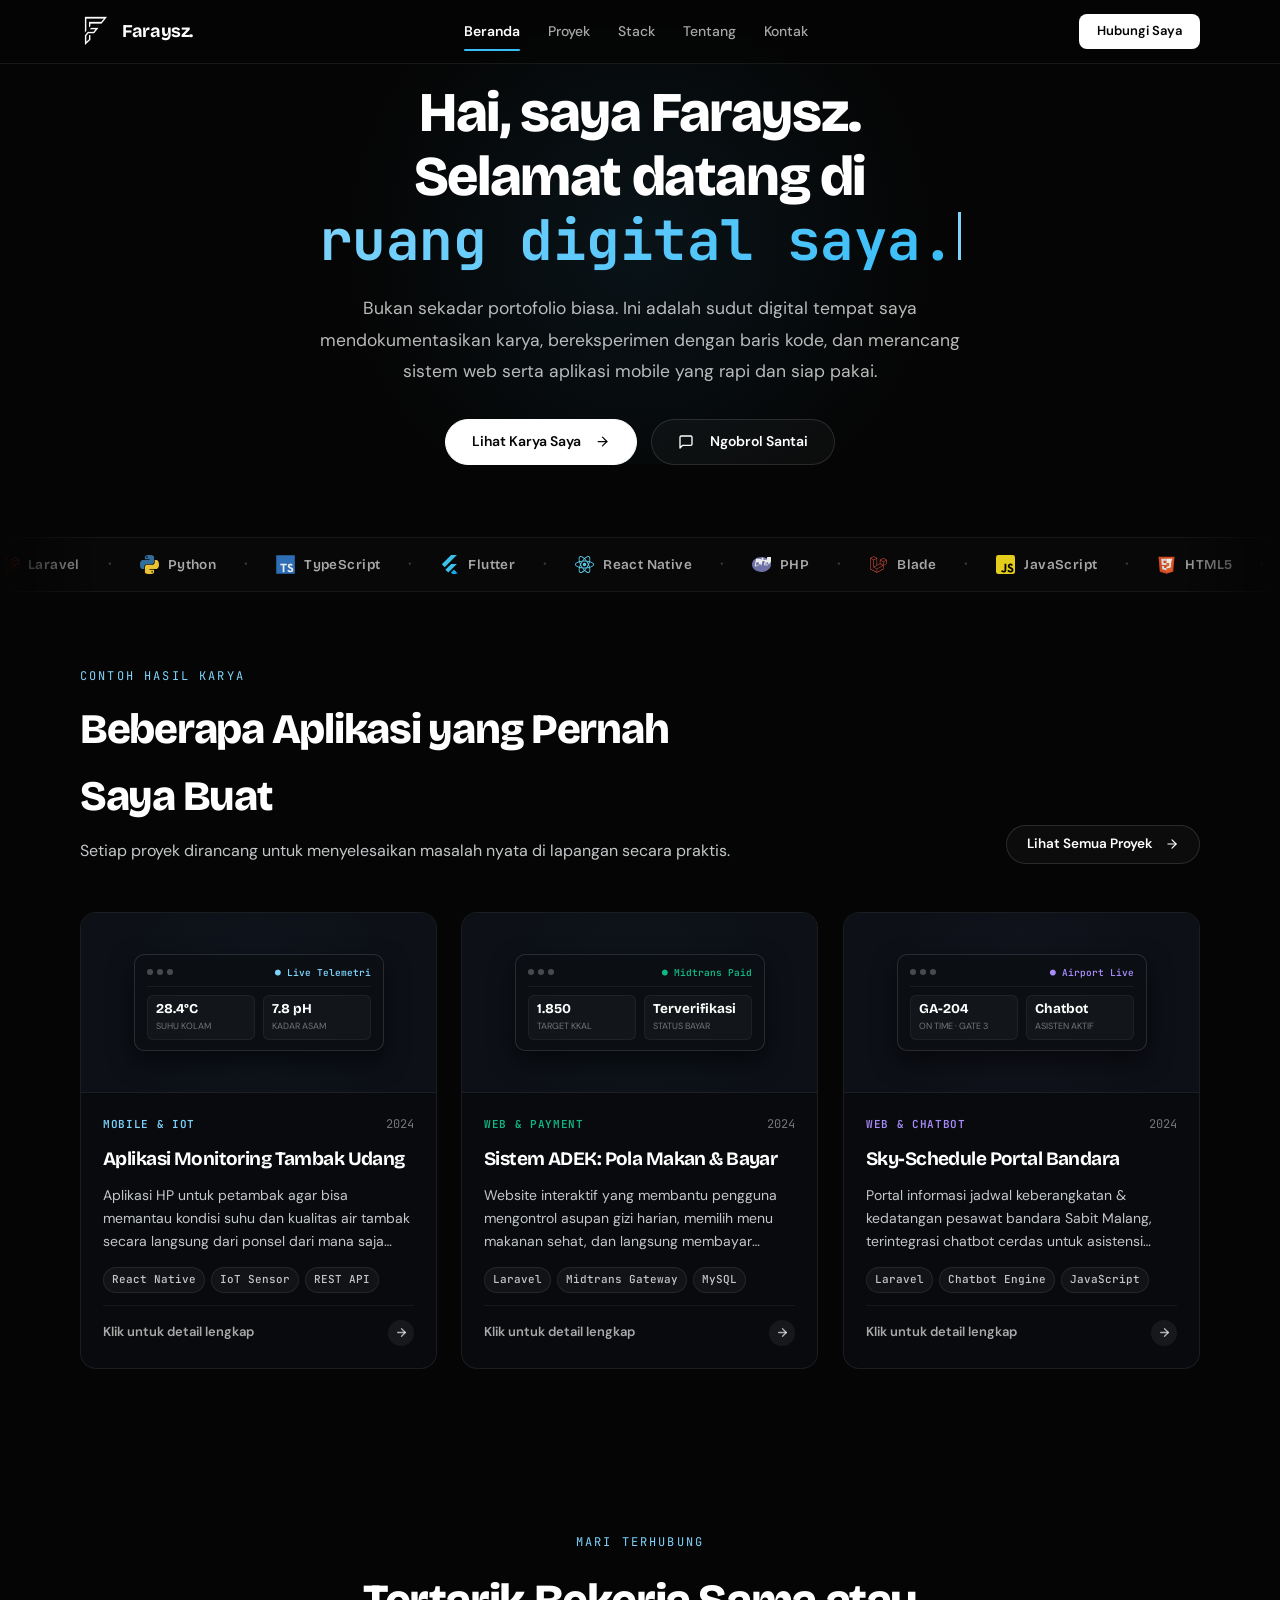
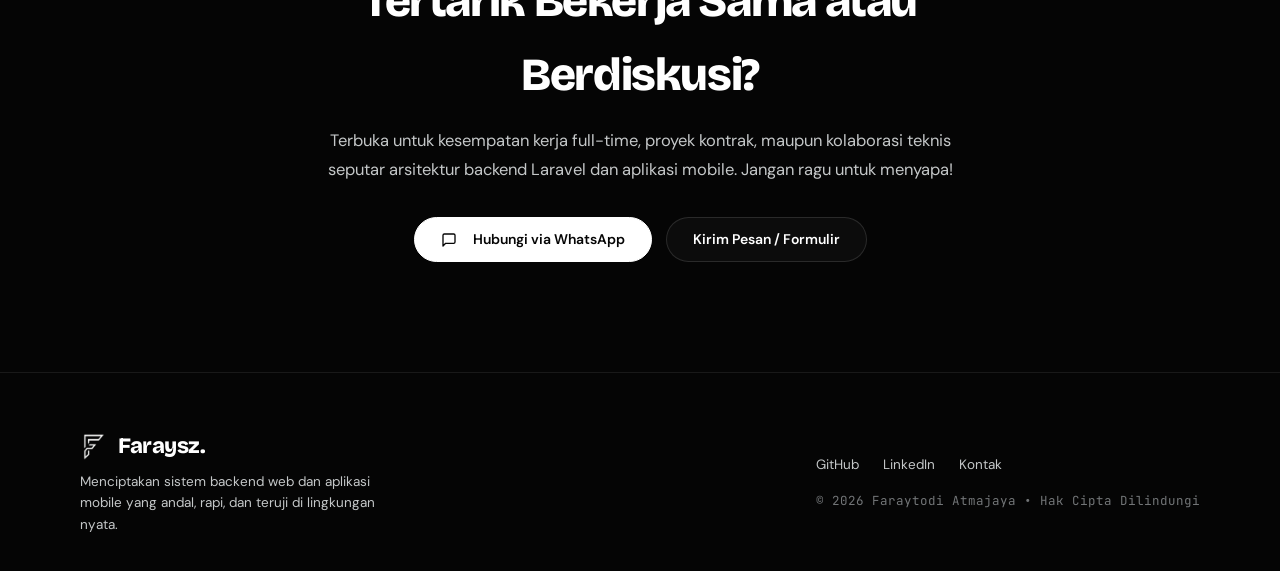
==== commit 1085e456: "feat: implement clean URL routing without .html extension and colored brand SVGs for all tech stack " ====
--- a/index.html
+++ b/index.html
@@ -167,16 +167,16 @@
 
   <header class="navbar">
     <div class="navbar__inner">
-      <a href="index.html" class="navbar__brand">
+      <a href="./" class="navbar__brand">
         <img src="assets/img/logofix.png" alt="Faraysz" class="brand-logo" width="38" height="38">
         <span>Faraysz.</span>
       </a>
       <nav class="navbar__links">
-        <a href="index.html" data-nav="home" class="navbar__link is-active">Beranda</a>
-        <a href="projects.html" data-nav="projects" class="navbar__link">Proyek</a>
-        <a href="stack.html" data-nav="stack" class="navbar__link">Stack</a>
-        <a href="about.html" data-nav="about" class="navbar__link">Tentang</a>
-        <a href="contact.html" data-nav="contact" class="navbar__link">Kontak</a>
+        <a href="./" data-nav="home" class="navbar__link is-active">Beranda</a>
+        <a href="proyek/" data-nav="projects" class="navbar__link">Proyek</a>
+        <a href="stack/" data-nav="stack" class="navbar__link">Stack</a>
+        <a href="tentang/" data-nav="about" class="navbar__link">Tentang</a>
+        <a href="kontak/" data-nav="contact" class="navbar__link">Kontak</a>
       </nav>
       <a href="https://wa.me/6282333000472?text=Halo%20Faraysz,%20saya%20tertarik%20berdiskusi%20mengenai%20proyek."
         target="_blank" rel="noopener" class="navbar__cta">
@@ -185,11 +185,11 @@
       <button class="navbar__toggle" aria-label="Buka menu navigasi"><span></span><span></span><span></span></button>
     </div>
     <div class="navbar__mobile">
-      <a href="index.html" class="is-active">Beranda</a>
-      <a href="projects.html">Proyek</a>
-      <a href="stack.html">Stack</a>
-      <a href="about.html">Tentang</a>
-      <a href="contact.html">Kontak</a>
+      <a href="./" class="is-active">Beranda</a>
+      <a href="proyek/">Proyek</a>
+      <a href="stack/">Stack</a>
+      <a href="tentang/">Tentang</a>
+      <a href="kontak/">Kontak</a>
     </div>
   </header>
 
@@ -214,7 +214,7 @@
 
           <!-- Tombol CTA Tengah -->
           <div class="hero-cta-group">
-            <a href="projects.html" class="btn btn--primary">
+            <a href="proyek/" class="btn btn--primary">
               Lihat Karya Saya
               <svg xmlns="http://www.w3.org/2000/svg" width="15" height="15" viewBox="0 0 24 24" fill="none"
                 stroke="currentColor" stroke-width="2" stroke-linecap="round" stroke-linejoin="round"
@@ -239,77 +239,77 @@
         <!-- ==================== MARQUEE SCROLLING TICKER (TECH STACK LOGOS) ==================== -->
     <div class="marquee-wrap" aria-label="Teknologi dan Tools">
       <div class="scrolling-text" aria-hidden="false">
-        <div class="marquee-tech-item"><svg xmlns="http://www.w3.org/2000/svg" width="20" height="20" viewBox="0 0 24 24" fill="currentColor" aria-hidden="true"><path d="M23.642 5.43a.364.364 0 01.014.1v5.149c0 .135-.073.26-.189.326l-4.323 2.49v4.934a.378.378 0 01-.188.326L9.93 23.949a.316.316 0 01-.066.027c-.008.002-.016.008-.024.01a.348.348 0 01-.192 0c-.011-.002-.02-.008-.03-.012-.02-.008-.042-.014-.062-.025L.533 18.755a.376.376 0 01-.189-.326V2.974c0-.033.005-.066.014-.098.003-.012.01-.02.014-.032a.369.369 0 01.023-.058c.004-.013.015-.022.023-.033l.033-.045c.012-.01.025-.018.037-.027.014-.012.027-.024.041-.034H.53L5.043.05a.375.375 0 01.375 0L9.93 2.647h.002c.015.01.027.021.04.033l.038.027c.013.014.02.03.033.045.008.011.02.021.025.033.01.02.017.038.024.058.003.011.01.021.013.032.01.031.014.064.014.098v9.652l3.76-2.164V5.527c0-.033.004-.066.013-.098.003-.01.01-.02.013-.032a.487.487 0 01.024-.059c.007-.012.018-.02.025-.033.012-.015.021-.03.033-.043.012-.012.025-.02.037-.028.014-.01.026-.023.041-.032h.001l4.513-2.598a.375.375 0 01.375 0l4.513 2.598c.016.01.027.021.042.031.012.01.025.018.036.028.013.014.022.03.034.044.008.012.019.021.024.033.011.02.018.04.024.06.006.01.012.021.015.032zm-.74 5.032V6.179l-1.578.908-2.182 1.256v4.283zm-4.51 7.75v-4.287l-2.147 1.225-6.126 3.498v4.325zM1.093 3.624v14.588l8.273 4.761v-4.325l-4.322-2.445-.002-.003H5.04c-.014-.01-.025-.021-.04-.031-.011-.01-.024-.018-.035-.027l-.001-.002c-.013-.012-.021-.025-.031-.04-.01-.011-.021-.022-.028-.036h-.002c-.008-.014-.013-.031-.02-.047-.006-.016-.014-.027-.018-.043a.49.49 0 01-.008-.057c-.002-.014-.006-.027-.006-.041V5.789l-2.18-1.257zM5.23.81L1.47 2.974l3.76 2.164 3.758-2.164zm1.956 13.505l2.182-1.256V3.624l-1.58.91-2.182 1.255v9.435zm11.581-10.95l-3.76 2.163 3.76 2.163 3.759-2.164zm-.376 4.978L16.21 7.087 14.63 6.18v4.283l2.182 1.256 1.58.908zm-8.65 9.654l5.514-3.148 2.756-1.572-3.757-2.163-4.323 2.489-3.941 2.27z" /></svg><span>Laravel</span></div>
-        <span class="dot">•</span>
-        <div class="marquee-tech-item"><svg xmlns="http://www.w3.org/2000/svg" width="20" height="20" viewBox="0 0 24 24" fill="currentColor" aria-hidden="true"><path d="M11.914 0C5.82 0 6.2 2.656 6.2 2.656l.006 2.752h5.804v.826H3.896S0 5.77 0 11.9c0 6.137 3.402 5.92 3.402 5.92h2.032v-2.857s-.11-3.402 3.346-3.402h5.753s3.238.052 3.238-3.13V2.656S18.232 0 11.914 0zm-3.2 1.706a1.007 1.007 0 1 1 0 2.014 1.007 1.007 0 0 1 0-2.014zM12.086 24c6.094 0 5.714-2.656 5.714-2.656l-.006-2.752h-5.804v-.826h8.114S24 18.23 24 12.1c0-6.137-3.402-5.92-3.402-5.92h-2.032v2.857s.11 3.402-3.346 3.402h-5.753s-3.238-.052-3.238 3.13v5.774S5.768 24 12.086 24zm3.2-1.706a1.007 1.007 0 1 1 0-2.014 1.007 1.007 0 0 1 0 2.014z"/></svg><span>Python</span></div>
+        <div class="marquee-tech-item"><svg xmlns="http://www.w3.org/2000/svg" width="20" height="20" viewBox="0 0 24 24" aria-hidden="true"><path fill="#FF2D20" d="M23.642 5.43a.364.364 0 01.014.1v5.149c0 .135-.073.26-.189.326l-4.323 2.49v4.934a.378.378 0 01-.188.326L9.93 23.949a.316.316 0 01-.066.027c-.008.002-.016.008-.024.01a.348.348 0 01-.192 0c-.011-.002-.02-.008-.03-.012-.02-.008-.042-.014-.062-.025L.533 18.755a.376.376 0 01-.189-.326V2.974c0-.033.005-.066.014-.098.003-.012.01-.02.014-.032a.369.369 0 01.023-.058c.004-.013.015-.022.023-.033l.033-.045c.012-.01.025-.018.037-.027.014-.012.027-.024.041-.034H.53L5.043.05a.375.375 0 01.375 0L9.93 2.647h.002c.015.01.027.021.04.033l.038.027c.013.014.02.03.033.045.008.011.02.021.025.033.01.02.017.038.024.058.003.011.01.021.013.032.01.031.014.064.014.098v9.652l3.76-2.164V5.527c0-.033.004-.066.013-.098.003-.01.01-.02.013-.032a.487.487 0 01.024-.059c.007-.012.018-.02.025-.033.012-.015.021-.03.033-.043.012-.012.025-.02.037-.028.014-.01.026-.023.041-.032h.001l4.513-2.598a.375.375 0 01.375 0l4.513 2.598c.016.01.027.021.042.031.012.01.025.018.036.028.013.014.022.03.034.044.008.012.019.021.024.033.011.02.018.04.024.06.006.01.012.021.015.032zm-.74 5.032V6.179l-1.578.908-2.182 1.256v4.283zm-4.51 7.75v-4.287l-2.147 1.225-6.126 3.498v4.325zM1.093 3.624v14.588l8.273 4.761v-4.325l-4.322-2.445-.002-.003H5.04c-.014-.01-.025-.021-.04-.031-.011-.01-.024-.018-.035-.027l-.001-.002c-.013-.012-.021-.025-.031-.04-.01-.011-.021-.022-.028-.036h-.002c-.008-.014-.013-.031-.02-.047-.006-.016-.014-.027-.018-.043a.49.49 0 01-.008-.057c-.002-.014-.006-.027-.006-.041V5.789l-2.18-1.257zM5.23.81L1.47 2.974l3.76 2.164 3.758-2.164zm1.956 13.505l2.182-1.256V3.624l-1.58.91-2.182 1.255v9.435zm11.581-10.95l-3.76 2.163 3.76 2.163 3.759-2.164zm-.376 4.978L16.21 7.087 14.63 6.18v4.283l2.182 1.256 1.58.908zm-8.65 9.654l5.514-3.148 2.756-1.572-3.757-2.163-4.323 2.489-3.941 2.27z"/></svg><span>Laravel</span></div>
+        <span class="dot">•</span>
+        <div class="marquee-tech-item"><svg xmlns="http://www.w3.org/2000/svg" width="20" height="20" viewBox="0 0 24 24" aria-hidden="true"><path fill="#3776AB" d="M11.914 0C5.82 0 6.2 2.656 6.2 2.656l.006 2.752h5.804v.826H3.896S0 5.77 0 11.9c0 6.137 3.402 5.92 3.402 5.92h2.032v-2.857s-.11-3.402 3.346-3.402h5.753s3.238.052 3.238-3.13V2.656S18.232 0 11.914 0zm-3.2 1.706a1.007 1.007 0 1 1 0 2.014 1.007 1.007 0 0 1 0-2.014z"/><path fill="#FFD438" d="M12.086 24c6.094 0 5.714-2.656 5.714-2.656l-.006-2.752h-5.804v-.826h8.114S24 18.23 24 12.1c0-6.137-3.402-5.92-3.402-5.92h-2.032v2.857s.11 3.402-3.346 3.402h-5.753s-3.238-.052-3.238 3.13v5.774S5.768 24 12.086 24zm3.2-1.706a1.007 1.007 0 1 1 0-2.014 1.007 1.007 0 0 1 0 2.014z"/></svg><span>Python</span></div>
         <span class="dot">•</span>
         <div class="marquee-tech-item"><svg xmlns="http://www.w3.org/2000/svg" width="20" height="20" viewBox="0 0 128 128" aria-hidden="true"><path fill="#ffffff" d="M22.67 47h99.67v73.67H22.67z"/><path fill="#3178C6" d="M1.5 63.91v62.5h125v-125H1.5zm100.73-5a15.56 15.56 0 017.82 4.5 20.58 20.58 0 013 4c0 .16-5.4 3.81-8.69 5.85-.12.08-.6-.44-1.13-1.23a7.09 7.09 0 00-5.87-3.53c-3.79-.26-6.23 1.73-6.21 5a4.58 4.58 0 00.54 2.34c.83 1.73 2.38 2.76 7.24 4.86 8.95 3.85 12.78 6.39 15.16 10 2.66 4 3.25 10.46 1.45 15.24-2 5.2-6.9 8.73-13.83 9.9a38.32 38.32 0 01-9.52-.1 23 23 0 01-12.72-6.63c-1.15-1.27-3.39-4.58-3.25-4.82a9.34 9.34 0 011.15-.73L82 101l3.59-2.08.75 1.11a16.78 16.78 0 004.74 4.54c4 2.1 9.46 1.81 12.16-.62a5.43 5.43 0 00.69-6.92c-1-1.39-3-2.56-8.59-5-6.45-2.78-9.23-4.5-11.77-7.24a16.48 16.48 0 01-3.43-6.25 25 25 0 01-.22-8c1.33-6.23 6-10.58 12.82-11.87a31.66 31.66 0 019.49.26zm-29.34 5.24v5.12H56.66v46.23H45.15V69.26H28.88v-5a49.19 49.19 0 01.12-5.17C29.08 59 39 59 51 59h21.83z"/></svg><span>TypeScript</span></div>
         <span class="dot">•</span>
-        <div class="marquee-tech-item"><svg xmlns="http://www.w3.org/2000/svg" width="20" height="20" viewBox="0 0 24 24" fill="currentColor" aria-hidden="true"><path d="M14.314 0L2.3 12 6 15.7 21.684.013h-7.357zm.014 11.072L7.857 17.53l6.47 6.47H21.7l-6.46-6.468 6.46-6.46h-7.37z" /></svg><span>Flutter</span></div>
-        <span class="dot">•</span>
-        <div class="marquee-tech-item"><svg xmlns="http://www.w3.org/2000/svg" width="20" height="20" viewBox="0 0 24 24" fill="currentColor" aria-hidden="true"><path d="M14.23 12.004a2.236 2.236 0 0 1-2.235 2.236 2.236 2.236 0 0 1-2.236-2.236 2.236 2.236 0 0 1 2.235-2.236 2.236 2.236 0 0 1 2.236 2.236zm2.648-10.69c-1.346 0-3.107.96-4.888 2.622-1.78-1.653-3.542-2.602-4.887-2.602-.41 0-.783.093-1.106.278-1.375.793-1.683 3.264-.973 6.365C1.98 8.917 0 10.42 0 12.004c0 1.59 1.99 3.097 5.043 4.03-.704 3.113-.39 5.588.988 6.38.32.187.69.275 1.102.275 1.345 0 3.107-.96 4.888-2.624 1.78 1.654 3.542 2.603 4.887 2.603.41 0 .783-.09 1.106-.275 1.374-.792 1.683-3.263.973-6.365C22.02 15.096 24 13.59 24 12.004c0-1.59-1.99-3.097-5.043-4.032.704-3.11.39-5.587-.988-6.38-.318-.184-.688-.277-1.092-.278zm-.005 1.09v.006c.225 0 .406.044.558.127.666.382.955 1.835.73 3.704-.054.46-.142.945-.25 1.44-.96-.236-2.006-.417-3.107-.534-.66-.905-1.345-1.727-2.035-2.447 1.592-1.48 3.087-2.292 4.105-2.295zm-9.77.02c1.012 0 2.514.808 4.11 2.28-.686.72-1.37 1.537-2.02 2.442-1.107.117-2.154.298-3.113.538-.112-.49-.195-.964-.254-1.42-.23-1.868.054-3.32.714-3.707.19-.09.4-.127.563-.132zm4.882 3.05c.455.468.91.992 1.36 1.564-.44-.02-.89-.034-1.345-.034-.46 0-.915.01-1.36.034.44-.572.895-1.096 1.345-1.565zM12 8.1c.74 0 1.477.034 2.202.093.406.582.802 1.203 1.183 1.86.372.64.71 1.29 1.018 1.946-.308.655-.646 1.31-1.013 1.95-.38.66-.773 1.288-1.18 1.87-.728.063-1.466.098-2.21.098-.74 0-1.477-.035-2.202-.093-.406-.582-.802-1.204-1.183-1.86-.372-.64-.71-1.29-1.018-1.946.303-.657.646-1.313 1.013-1.954.38-.66.773-1.286 1.18-1.868.728-.064 1.466-.098 2.21-.098zm-3.635.254c-.24.377-.48.763-.704 1.16-.225.39-.435.782-.635 1.174-.265-.656-.49-1.31-.676-1.947.64-.15 1.315-.283 2.015-.386zm7.26 0c.695.103 1.365.23 2.006.387-.18.632-.405 1.282-.66 1.933-.2-.39-.41-.783-.64-1.174-.225-.392-.465-.774-.705-1.146zm3.063.675c.484.15.944.317 1.375.498 1.732.74 2.852 1.708 2.852 2.476-.005.768-1.125 1.74-2.857 2.475-.42.18-.88.342-1.355.493-.28-.958-.646-1.956-1.1-2.98.45-1.017.81-2.01 1.085-2.964zm-13.395.004c.278.96.645 1.957 1.1 2.98-.45 1.017-.812 2.01-1.086 2.964-.484-.15-.944-.318-1.37-.5-1.732-.737-2.852-1.706-2.852-2.474 0-.768 1.12-1.742 2.852-2.476.42-.18.88-.342 1.356-.494zm11.678 4.28c.265.657.49 1.312.676 1.948-.64.157-1.316.29-2.016.39.24-.375.48-.762.705-1.158.225-.39.435-.788.636-1.18zm-9.945.02c.2.392.41.783.64 1.175.23.39.465.772.705 1.143-.695-.102-1.365-.23-2.006-.386.18-.63.406-1.282.66-1.933zM17.92 16.32c.112.493.2.968.254 1.423.23 1.868-.054 3.32-.714 3.708-.147.09-.338.128-.563.128-1.012 0-2.514-.807-4.11-2.28.686-.72 1.37-1.536 2.02-2.44 1.107-.118 2.154-.3 3.113-.54zm-11.83.01c.96.234 2.006.415 3.107.532.66.905 1.345 1.727 2.035 2.446-1.595 1.483-3.092 2.295-4.11 2.295-.22-.005-.406-.05-.553-.132-.666-.38-.955-1.834-.73-3.703.054-.46.142-.944.25-1.438zm4.56.64c.44.02.89.034 1.345.034.46 0 .915-.01 1.36-.034-.44.572-.895 1.095-1.345 1.565-.455-.47-.91-.993-1.36-1.565z" /></svg><span>React Native</span></div>
-        <span class="dot">•</span>
-        <div class="marquee-tech-item"><svg xmlns="http://www.w3.org/2000/svg" width="20" height="20" viewBox="0 0 24 24" fill="currentColor" aria-hidden="true"><path d="M7.01 10.207h-.944l-.515 2.648h.838c.556 0 .97-.105 1.242-.314.272-.21.455-.559.55-1.049.092-.47.05-.802-.124-.995-.175-.193-.523-.29-1.047-.29zM12 5.688C5.373 5.688 0 8.514 0 12s5.373 6.313 12 6.313S24 15.486 24 12c0-3.486-5.373-6.312-12-6.312zm-3.26 7.451c-.261.25-.575.438-.917.551-.336.108-.765.164-1.285.164H5.357l-.327 1.681H3.652l1.23-6.326h2.65c.797 0 1.378.209 1.744.628.366.418.476 1.002.33 1.752a2.836 2.836 0 0 1-.305.847c-.143.255-.33.49-.561.703zm4.024.715l.543-2.799c.063-.318.039-.536-.068-.651-.107-.116-.336-.174-.687-.174H11.46l-.704 3.625H9.388l1.23-6.327h1.367l-.327 1.682h1.218c.767 0 1.295.134 1.586.401s.378.7.263 1.299l-.572 2.944h-1.389zm7.597-2.265a2.782 2.782 0 0 1-.305.847c-.143.255-.33.49-.561.703a2.44 2.44 0 0 1-.917.551c-.336.108-.765.164-1.286.164h-1.18l-.327 1.682h-1.378l1.23-6.326h2.649c.797 0 1.378.209 1.744.628.366.417.477 1.001.331 1.751zM17.766 10.207h-.943l-.516 2.648h.838c.557 0 .971-.105 1.242-.314.272-.21.455-.559.551-1.049.092-.47.049-.802-.125-.995s-.524-.29-1.047-.29z" /></svg><span>PHP</span></div>
+        <div class="marquee-tech-item"><svg xmlns="http://www.w3.org/2000/svg" width="20" height="20" viewBox="0 0 128 128" aria-hidden="true"><path fill="#40D0FD" d="M74.87 0L12.44 62.43l19.34 19.35L113.57 0z"/><path fill="#40D0FD" d="M74.87 60.19L36.21 98.84l19.35 19.35 19.31-19.35 38.7-38.65z"/><path fill="#02569B" d="M74.87 118.19l19.35 19.35H132.9l-38.68-38.7z"/><path fill="#16B9FD" d="M94.22 98.84l-19.35 19.35 19.35 19.35 19.35-19.35z"/></svg><span>Flutter</span></div>
+        <span class="dot">•</span>
+        <div class="marquee-tech-item"><svg xmlns="http://www.w3.org/2000/svg" width="20" height="20" viewBox="0 0 24 24" fill="#61DAFB" aria-hidden="true"><path d="M14.23 12.004a2.236 2.236 0 0 1-2.235 2.236 2.236 2.236 0 0 1-2.236-2.236 2.236 2.236 0 0 1 2.235-2.236 2.236 2.236 0 0 1 2.236 2.236zm2.648-10.69c-1.346 0-3.107.96-4.888 2.622-1.78-1.653-3.542-2.602-4.887-2.602-.41 0-.783.093-1.106.278-1.375.793-1.683 3.264-.973 6.365C1.98 8.917 0 10.42 0 12.004c0 1.59 1.99 3.097 5.043 4.03-.704 3.113-.39 5.588.988 6.38.32.187.69.275 1.102.275 1.345 0 3.107-.96 4.888-2.624 1.78 1.654 3.542 2.603 4.887 2.603.41 0 .783-.09 1.106-.275 1.374-.792 1.683-3.263.973-6.365C22.02 15.096 24 13.59 24 12.004c0-1.59-1.99-3.097-5.043-4.032.704-3.11.39-5.587-.988-6.38-.318-.184-.688-.277-1.092-.278zm-.005 1.09v.006c.225 0 .406.044.558.127.666.382.955 1.835.73 3.704-.054.46-.142.945-.25 1.44-.96-.236-2.006-.417-3.107-.534-.66-.905-1.345-1.727-2.035-2.447 1.592-1.48 3.087-2.292 4.105-2.295zm-9.77.02c1.012 0 2.514.808 4.11 2.28-.686.72-1.37 1.537-2.02 2.442-1.107.117-2.154.298-3.113.538-.112-.49-.195-.964-.254-1.42-.23-1.868.054-3.32.714-3.707.19-.09.4-.127.563-.132zm4.882 3.05c.455.468.91.992 1.36 1.564-.44-.02-.89-.034-1.345-.034-.46 0-.915.01-1.36.034.44-.572.895-1.096 1.345-1.565zM12 8.1c.74 0 1.477.034 2.202.093.406.582.802 1.203 1.183 1.86.372.64.71 1.29 1.018 1.946-.308.655-.646 1.31-1.013 1.95-.38.66-.773 1.288-1.18 1.87-.728.063-1.466.098-2.21.098-.74 0-1.477-.035-2.202-.093-.406-.582-.802-1.204-1.183-1.86-.372-.64-.71-1.29-1.018-1.946.303-.657.646-1.313 1.013-1.954.38-.66.773-1.286 1.18-1.868.728-.064 1.466-.098 2.21-.098zm-3.635.254c-.24.377-.48.763-.704 1.16-.225.39-.435.782-.635 1.174-.265-.656-.49-1.31-.676-1.947.64-.15 1.315-.283 2.015-.386zm7.26 0c.695.103 1.365.23 2.006.387-.18.632-.405 1.282-.66 1.933-.2-.39-.41-.783-.64-1.174-.225-.392-.465-.774-.705-1.146zm3.063.675c.484.15.944.317 1.375.498 1.732.74 2.852 1.708 2.852 2.476-.005.768-1.125 1.74-2.857 2.475-.42.18-.88.342-1.355.493-.28-.958-.646-1.956-1.1-2.98.45-1.017.81-2.01 1.085-2.964zm-13.395.004c.278.96.645 1.957 1.1 2.98-.45 1.017-.812 2.01-1.086 2.964-.484-.15-.944-.318-1.37-.5-1.732-.737-2.852-1.706-2.852-2.474 0-.768 1.12-1.742 2.852-2.476.42-.18.88-.342 1.356-.494zm11.678 4.28c.265.657.49 1.312.676 1.948-.64.157-1.316.29-2.016.39.24-.375.48-.762.705-1.158.225-.39.435-.788.636-1.18zm-9.945.02c.2.392.41.783.64 1.175.23.39.465.772.705 1.143-.695-.102-1.365-.23-2.006-.386.18-.63.406-1.282.66-1.933zM17.92 16.32c.112.493.2.968.254 1.423.23 1.868-.054 3.32-.714 3.708-.147.09-.338.128-.563.128-1.012 0-2.514-.807-4.11-2.28.686-.72 1.37-1.536 2.02-2.44 1.107-.118 2.154-.3 3.113-.54zm-11.83.01c.96.234 2.006.415 3.107.532.66.905 1.345 1.727 2.035 2.446-1.595 1.483-3.092 2.295-4.11 2.295-.22-.005-.406-.05-.553-.132-.666-.38-.955-1.834-.73-3.703.054-.46.142-.944.25-1.438zm4.56.64c.44.02.89.034 1.345.034.46 0 .915-.01 1.36-.034-.44.572-.895 1.095-1.345 1.565-.455-.47-.91-.993-1.36-1.565z"/></svg><span>React Native</span></div>
+        <span class="dot">•</span>
+        <div class="marquee-tech-item"><svg xmlns="http://www.w3.org/2000/svg" width="20" height="20" viewBox="0 0 128 128" aria-hidden="true"><path fill="#777BB4" d="M64 14C28.65 14 0 36.39 0 64s28.65 50 64 50 64-22.39 64-50-28.65-50-64-50z"/><path fill="#ffffff" d="M37.38 49.63h-7.55l-4.12 21.18h6.7c4.45 0 7.76-.84 9.94-2.51 2.18-1.68 3.64-4.47 4.4-8.39.74-3.76.4-6.42-1-8-1.4-1.54-4.19-2.28-8.37-2.28zm10.74 13.91c-.8 4.13-2.61 7.22-5.42 9.27-2.81 2.05-6.66 3.08-11.55 3.08H17.79l9.84-50.62h21.2c6.38 0 11.02 1.67 13.95 5.02 2.92 3.35 3.8 8.01 2.65 14.01-1.12 5.86-3.8 11.06-7.31 15.24zm32.22 5.72l4.34-22.39c.5-2.54.31-4.29-.54-5.21-.86-.93-2.69-1.39-5.5-1.39H70.19l-5.63 29h-7.54l9.84-50.62h10.93l-2.61 13.46h9.74c6.14 0 10.36 1.07 12.69 3.21 2.32 2.14 3.02 5.6 2.1 10.39l-4.57 23.55H80.34zm42.72-18.11c-.8 4.13-2.61 7.22-5.42 9.27-2.81 2.05-6.66 3.08-11.55 3.08h-13.36l9.84-50.62h21.2c6.38 0 11.02 1.67 13.95 5.02 2.92 3.35 3.8 8.01 2.65 14.01-1.12 5.86-3.8 11.06-7.31 15.24zm-22.72-1.52h-7.55l-4.12 21.18h6.7c4.45 0 7.76-.84 9.94-2.51 2.18-1.68 3.64-4.47 4.4-8.39.74-3.76.4-6.42-1-8-1.4-1.54-4.19-2.28-8.37-2.28z"/></svg><span>PHP</span></div>
         <span class="dot">•</span>
         <div class="marquee-tech-item"><svg xmlns="http://www.w3.org/2000/svg" width="20" height="20" viewBox="0 0 32 32" aria-hidden="true"><path fill="#F05340" d="M29.98 8.331a.5.5 0 0 1 .02.12v6.011a.43.43 0 0 1-.224.38l-5.193 2.9V23.5a.43.43 0 0 1-.224.38l-10.843 6.065-.082.03c-.01 0-.02.01-.03.01a.5.5 0 0 1-.235 0c-.01 0-.02-.01-.03-.01s-.051-.02-.071-.03L2.234 23.884A.44.44 0 0 1 2 23.5V5.471a.5.5 0 0 1 .02-.12c0-.01.011-.02.021-.04s.02-.05.03-.07.021-.03.031-.04a.1.1 0 0 1 .041-.05c.01-.01.03-.02.04-.03s.031-.02.041-.03L7.641 2.06a.45.45 0 0 1 .448 0l5.416 3.031a.2.2 0 0 1 .051.04c.011.01.031.02.041.03a.2.2 0 0 1 .041.05.1.1 0 0 1 .03.04.4.4 0 0 1 .031.07c0 .01.01.02.02.04a.5.5 0 0 1 .021.11v11.262l4.51-2.533V8.451a.3.3 0 0 1 .021-.11c0-.01.01-.02.02-.04s.02-.05.03-.07.021-.03.031-.04a.1.1 0 0 1 .041-.05c.01-.01.03-.02.04-.03s.031-.03.051-.04l5.416-3.03a.45.45 0 0 1 .448 0l5.417 3.03a.2.2 0 0 1 .051.04c.01.01.03.02.04.03a.2.2 0 0 1 .041.05.1.1 0 0 1 .031.04l.03.07c.011.01.022.02.022.03m-.886 5.881v-5L27.2 10.271l-2.617 1.471v5Zm-5.417 9.042v-5L21.1 19.683l-7.36 4.081v5.051c0-.01 9.937-5.561 9.937-5.561M2.906 6.231v17.023l9.938 5.561v-5.051l-5.193-2.851c-.02-.02-.041-.03-.051-.05s-.031-.02-.041-.03-.02-.03-.04-.05-.021-.03-.031-.04a.2.2 0 0 1-.02-.05c-.011-.02-.021-.03-.021-.05a.13.13 0 0 1-.01-.06c0-.02-.01-.03-.01-.05V8.751L4.8 7.291ZM7.875 2.94 3.354 5.471l4.511 2.52 4.51-2.53Zm2.342 15.76 2.616-1.46V6.231l-1.893 1.06-2.617 1.46v11.012ZM24.125 5.921l-4.51 2.53 4.51 2.521 4.511-2.531c.01.01-4.511-2.52-4.511-2.52m-.448 5.811-2.617-1.471L19.167 9.2v5l2.616 1.46 1.894 1.061ZM13.292 23l6.618-3.671 3.309-1.84-4.511-2.521-5.192 2.9-4.735 2.65Z"/></svg><span>Blade</span></div>
         <span class="dot">•</span>
-        <div class="marquee-tech-item"><svg xmlns="http://www.w3.org/2000/svg" width="20" height="20" viewBox="0 0 24 24" fill="currentColor" aria-hidden="true"><path d="M0 0h24v24H0V0zm22.034 18.276c-.175-1.095-.888-2.015-3.003-2.873-.736-.345-1.554-.585-1.797-1.14-.091-.33-.105-.51-.046-.705.15-.646.915-.84 1.515-.66.39.12.75.42.976.9 1.034-.676 1.034-.676 1.755-1.125-.27-.42-.404-.601-.586-.78-.63-.705-1.469-1.065-2.834-1.034l-.705.089c-.676.165-1.32.525-1.71 1.005-1.14 1.291-.811 3.541.569 4.471 1.365 1.02 3.361 1.244 3.616 2.205.24 1.17-.87 1.545-1.966 1.41-.811-.18-1.26-.586-1.755-1.336l-1.83 1.051c.21.48.45.689.81 1.109 1.74 1.756 6.09 1.666 6.871-1.004.029-.09.24-.705.074-1.65l.046.067zm-8.983-7.245h-2.248c0 1.938-.009 3.864-.009 5.805 0 1.232.063 2.363-.138 2.711-.33.689-1.18.601-1.566.48-.396-.196-.597-.466-.83-.855-.063-.105-.11-.196-.127-.196l-1.825 1.125c.305.63.75 1.172 1.324 1.517.855.51 2.004.675 3.207.405.783-.226 1.458-.691 1.811-1.411.51-.93.402-2.07.397-3.346.012-2.054 0-4.109 0-6.179l.004-.056z" /></svg><span>JavaScript</span></div>
-        <span class="dot">•</span>
-        <div class="marquee-tech-item"><svg xmlns="http://www.w3.org/2000/svg" width="20" height="20" viewBox="0 0 24 24" fill="currentColor" aria-hidden="true"><path d="M1.5 0h21l-1.91 21.563L11.977 24l-8.564-2.438L1.5 0zm7.031 9.75l-.232-2.718 10.059.003.23-2.622L5.412 4.41l.698 8.01h9.126l-.326 3.426-2.91.804-2.955-.81-.188-2.11H6.242l.361 4.198 5.374 1.482 5.405-1.487.747-8.193H8.531z"/></svg><span>HTML5</span></div>
-        <span class="dot">•</span>
-        <div class="marquee-tech-item"><svg xmlns="http://www.w3.org/2000/svg" width="20" height="20" viewBox="0 0 24 24" fill="currentColor" aria-hidden="true"><path d="M1.5 0h21l-1.91 21.563L11.977 24l-8.565-2.438L1.5 0zm17.09 4.413L5.41 4.41l.23 2.622 10.292.003-.23 2.715H8.532l.233 2.673h6.69l-.325 3.425-2.91.804-2.956-.81-.188-2.11H6.46l.361 4.198 5.374 1.482 5.405-1.487.99-10.873z"/></svg><span>CSS3</span></div>
-        <span class="dot">•</span>
-        <div class="marquee-tech-item"><svg xmlns="http://www.w3.org/2000/svg" width="20" height="20" viewBox="0 0 24 24" fill="currentColor" aria-hidden="true"><path d="M16.405 5.501c-.115 0-.193.014-.274.033v.013h.014c.054.104.146.18.214.273.054.107.1.214.154.32l.014-.015c.094-.066.14-.172.14-.333-.04-.047-.046-.094-.08-.14-.04-.067-.126-.1-.18-.153zM5.77 18.695h-.927a50.854 50.854 0 00-.27-4.41h-.008l-1.41 4.41H2.45l-1.4-4.41h-.01a72.892 72.892 0 00-.195 4.41H0c.055-1.966.192-3.81.41-5.53h1.15l1.335 4.064h.008l1.347-4.064h1.095c.242 2.015.384 3.86.428 5.53zm4.017-4.08c-.378 2.045-.876 3.533-1.492 4.46-.482.716-1.01 1.073-1.583 1.073-.153 0-.34-.046-.566-.138v-.494c.11.017.24.026.386.026.268 0 .483-.075.647-.222.197-.18.295-.382.295-.605 0-.155-.077-.47-.23-.944L6.23 14.615h.91l.727 2.36c.164.536.233.91.205 1.123.4-1.064.678-2.227.835-3.483zm12.325 4.08h-2.63v-5.53h.885v4.85h1.745zm-3.32.135l-1.016-.5c.09-.076.177-.158.255-.25.433-.506.648-1.258.648-2.253 0-1.83-.718-2.746-2.155-2.746-.704 0-1.254.232-1.65.697-.43.508-.646 1.256-.646 2.245 0 .972.19 1.686.574 2.14.35.41.877.615 1.583.615.264 0 .506-.033.725-.098l1.325.772.36-.622zM15.5 17.588c-.225-.36-.337-.94-.337-1.736 0-1.393.424-2.09 1.27-2.09.443 0 .77.167.977.5.224.362.336.936.336 1.723 0 1.404-.424 2.108-1.27 2.108-.445 0-.77-.167-.978-.5zm-1.658-.425c0 .47-.172.856-.516 1.156-.344.3-.803.45-1.384.45-.543 0-1.064-.172-1.573-.515l.237-.476c.438.22.833.328 1.19.328.332 0 .593-.073.783-.22a.754.754 0 00.3-.615c0-.33-.23-.61-.648-.845-.388-.213-1.163-.657-1.163-.657-.422-.307-.632-.636-.632-1.177 0-.45.157-.81.47-1.085.315-.278.72-.415 1.22-.415.512 0 .98.136 1.4.41l-.213.476a2.726 2.726 0 00-1.064-.23c-.283 0-.502.068-.654.206a.685.685 0 00-.248.524c0 .328.234.61.666.85.393.215 1.187.67 1.187.67.433.305.648.63.648 1.168zm9.382-5.852c-.535-.014-.95.04-1.297.188-.1.04-.26.04-.274.167.055.053.063.14.11.214.08.134.218.313.346.407.14.11.28.216.427.31.26.16.555.255.81.416.145.094.293.213.44.313.073.05.12.14.214.172v-.02c-.046-.06-.06-.147-.105-.214-.067-.067-.134-.127-.2-.193a3.223 3.223 0 00-.695-.675c-.214-.146-.682-.35-.77-.595l-.013-.014c.146-.013.32-.066.46-.106.227-.06.435-.047.67-.106.106-.027.213-.06.32-.094v-.06c-.12-.12-.21-.283-.334-.395a8.867 8.867 0 00-1.104-.823c-.21-.134-.476-.22-.697-.334-.08-.04-.214-.06-.26-.127-.12-.146-.19-.34-.275-.514a17.69 17.69 0 01-.547-1.163c-.12-.262-.193-.523-.34-.763-.69-1.137-1.437-1.826-2.586-2.5-.247-.14-.543-.2-.856-.274-.167-.008-.334-.02-.5-.027-.11-.047-.216-.174-.31-.235-.38-.24-1.364-.76-1.644-.072-.18.434.267.862.422 1.082.115.153.26.328.34.5.047.116.06.235.107.356.106.294.207.622.347.897.073.14.153.287.247.413.054.073.146.107.167.227-.094.136-.1.334-.154.5-.24.757-.146 1.693.194 2.25.107.166.362.534.703.393.3-.12.234-.5.32-.835.02-.08.007-.133.048-.187v.015c.094.188.188.367.274.555.206.328.566.668.867.895.16.12.287.328.487.402v-.02h-.015c-.043-.058-.1-.086-.154-.133a3.445 3.445 0 01-.35-.4 8.76 8.76 0 01-.747-1.218c-.11-.21-.202-.436-.29-.643-.04-.08-.04-.2-.107-.24-.1.146-.247.273-.32.453-.127.288-.14.642-.188 1.01-.027.007-.014 0-.027.014-.214-.052-.287-.274-.367-.46-.2-.475-.233-1.238-.06-1.785.047-.14.247-.582.167-.716-.042-.127-.174-.2-.247-.303a2.478 2.478 0 01-.24-.427c-.16-.374-.24-.788-.414-1.162-.08-.173-.22-.354-.334-.513-.127-.18-.267-.307-.368-.52-.033-.073-.08-.194-.027-.274.014-.054.042-.075.094-.09.088-.072.335.022.422.062.247.1.455.194.662.334.094.066.195.193.315.226h.14c.214.047.455.014.655.073.355.114.675.28.962.46a5.953 5.953 0 012.085 2.286c.08.154.115.295.188.455.14.33.313.663.455.982.14.315.275.636.476.897.1.14.502.213.682.286.133.06.34.115.46.188.23.14.454.3.67.454.11.076.443.243.463.378z" /></svg><span>MySQL</span></div>
-        <span class="dot">•</span>
-        <div class="marquee-tech-item"><svg xmlns="http://www.w3.org/2000/svg" width="20" height="20" viewBox="0 0 24 24" fill="currentColor" aria-hidden="true"><path d="M4.105 4.105S9.158 1.58 11.684.316a3.079 3.079 0 0 1 1.481-.315c.766.047 1.677.788 1.677.788L24 9.948v9.789h-4.263V24H9.789l-9-9C.303 14.5 0 13.795 0 13.105c0-.319.18-.818.316-1.105l3.789-7.895zm.679.679v11.787c.002.543.021 1.024.498 1.508L10.204 23h8.533v-4.263L4.784 4.784zm12.055-.678c-.899-.896-1.809-1.78-2.74-2.643-.302-.267-.567-.468-1.07-.462-.37.014-.87.195-.87.195L6.341 4.105l10.498.001z" /></svg><span>Dart</span></div>
+        <div class="marquee-tech-item"><svg xmlns="http://www.w3.org/2000/svg" width="20" height="20" viewBox="0 0 24 24" aria-hidden="true"><rect width="24" height="24" fill="#F7DF1E" rx="3"/><path fill="#000000" d="M22.034 18.276c-.175-1.095-.888-2.015-3.003-2.873-.736-.345-1.554-.585-1.797-1.14-.091-.33-.105-.51-.046-.705.15-.646.915-.84 1.515-.66.39.12.75.42.976.9 1.034-.676 1.034-.676 1.755-1.125-.27-.42-.404-.601-.586-.78-.63-.705-1.469-1.065-2.834-1.034l-.705.089c-.676.165-1.32.525-1.71 1.005-1.14 1.291-.811 3.541.569 4.471 1.365 1.02 3.361 1.244 3.616 2.205.24 1.17-.87 1.545-1.966 1.41-.811-.18-1.26-.586-1.755-1.336l-1.83 1.051c.21.48.45.689.81 1.109 1.74 1.756 6.09 1.666 6.871-1.004.029-.09.24-.705.074-1.65l.046.067zm-8.983-7.245h-2.248c0 1.938-.009 3.864-.009 5.805 0 1.232.063 2.363-.138 2.711-.33.689-1.18.601-1.566.48-.396-.196-.597-.466-.83-.855-.063-.105-.11-.196-.127-.196l-1.825 1.125c.305.63.75 1.172 1.324 1.517.855.51 2.004.675 3.207.405.783-.226 1.458-.691 1.811-1.411.51-.93.402-2.07.397-3.346.012-2.054 0-4.109 0-6.179l.004-.056z"/></svg><span>JavaScript</span></div>
+        <span class="dot">•</span>
+        <div class="marquee-tech-item"><svg xmlns="http://www.w3.org/2000/svg" width="20" height="20" viewBox="0 0 128 128" aria-hidden="true"><path fill="#E34F26" d="M19.06 113.26L9.94 11h108.12l-9.12 102.21L63.85 127z"/><path fill="#EF652A" d="M64 118.68l36.93-10.23 7.82-87.56H64z"/><path fill="#EBEBEB" d="M64 54.34H44.82l-1.33-14.88H64V25.29H28.4l3.69 41.34H64zm0 35.53l-.15.04-16.14-4.36-1.03-11.57H33.43l2.03 22.78 28.39 7.88.15-.04z"/><path fill="#ffffff" d="M63.95 54.34h19.18l-1.81 20.25-17.37 4.69v12.28l28.37-7.87.19-2.14 3.23-36.21.9-10.05H63.95zm0-29.05v14.17h35.65l.9-10.05.37-4.12z"/></svg><span>HTML5</span></div>
+        <span class="dot">•</span>
+        <div class="marquee-tech-item"><svg xmlns="http://www.w3.org/2000/svg" width="20" height="20" viewBox="0 0 128 128" aria-hidden="true"><path fill="#1572B6" d="M19.06 113.26L9.94 11h108.12l-9.12 102.21L63.85 127z"/><path fill="#33A9DC" d="M64 118.68l36.93-10.23 7.82-87.56H64z"/><path fill="#EBEBEB" d="M64 54.34H44.82l-1.33-14.88H64V25.29H28.4l3.69 41.34H64zm0 35.53l-.15.04-16.14-4.36-1.03-11.57H33.43l2.03 22.78 28.39 7.88.15-.04z"/><path fill="#ffffff" d="M83.13 54.34l-1.81 20.25-17.32 4.68v12.29l28.37-7.87.19-2.14 3.23-36.21.9-10.05H64v14.17h19.13zm1.9-21.28l.9-10.05.37-4.12H64v14.17h21.03z"/></svg><span>CSS3</span></div>
+        <span class="dot">•</span>
+        <div class="marquee-tech-item"><svg xmlns="http://www.w3.org/2000/svg" width="20" height="20" viewBox="0 0 128 128" aria-hidden="true"><path fill="#00758F" d="M37.89 83.16c-3.15 17-7.29 29.36-12.44 37.08-4.01 5.96-8.4 8.94-13.17 8.94-1.28 0-2.83-.39-4.71-1.17v-4.1c1.88.78 3.43 1.17 4.71 1.17 2.21 0 4.01-1.08 5.4-3.23 1.63-2.52 3.15-5.96 4.56-10.31-3.61-.1-6.52-.73-8.73-1.88-2.21-1.15-3.32-2.73-3.32-4.74 0-1.84.97-3.41 2.91-4.71s4.53-1.95 7.78-1.95c1.19 0 2.45.1 3.79.31l1.52-5.46-1.18-.32c-3.32-.87-5.91-2.15-7.78-3.83-1.87-1.68-2.8-3.79-2.8-6.33 0-2.56.98-4.79 2.94-6.69 1.96-1.9 4.67-2.85 8.14-2.85 1.54 0 3.23.23 5.07.69.57-2.5 1.34-4.82 2.32-6.97.98-2.15 2.18-3.88 3.6-5.19 1.42-1.31 3.12-1.96 5.1-1.96 1.94 0 3.51.58 4.71 1.74 1.2 1.16 1.96 2.76 2.28 4.8.32 2.04.14 4.38-.54 7.03-.68 2.65-1.74 5.37-3.19 8.16-1.45 2.79-3.26 5.38-5.43 7.78zm50.62 1.05c-3.08 6.44-7.25 11.75-12.51 15.93-5.26 4.18-11.45 6.27-18.57 6.27-6.23 0-11.39-1.57-15.48-4.71-4.09-3.14-6.14-7.78-6.14-13.92 0-6.14 2.05-11.08 6.14-14.82 4.09-3.74 9.42-5.61 16-5.61 6.58 0 11.91 1.87 16 5.61 4.09 3.74 6.14 8.68 6.14 14.82 0 1.48-.12 2.96-.36 4.43h-34.9c.47 4.11 1.92 7.21 4.35 9.3 2.43 2.09 5.62 3.14 9.57 3.14 4.95 0 9.17-1.78 12.66-5.34 3.49-3.56 5.66-8.23 6.51-14.01l7.13 1.92zm-26.6-6.61c-.32-3.14-1.42-5.55-3.3-7.23-1.88-1.68-4.32-2.52-7.32-2.52-2.9 0-5.3.84-7.2 2.52-1.9 1.68-3.08 4.09-3.54 7.23h21.36z"/><path fill="#F29111" d="M123.63 75.84c-1.34-1.3-3.1-2.07-5.28-2.31-2.18-.24-4.88-.13-8.1 3.42-3.22 3.55-6.67 8.24-10.35 14.07-3.68 5.83-7.55 12.01-11.61 18.54-4.06 6.53-7.96 12.78-11.7 18.75l-4.14-2.88c3.62-5.75 7.42-11.78 11.4-18.09 3.98-6.31 7.82-12.37 11.52-18.18 3.7-5.81 7.26-10.65 10.68-14.52 3.42-3.87 6.64-6.44 9.66-7.71 3.02-1.27 5.79-1.43 8.31-.48 2.52.95 4.3 2.65 5.34 5.1 1.04 2.45 1.11 5.32.21 8.61l-5.94-1.52c.67-2.34.61-4.22-.18-5.64-.79-1.42-1.99-2.3-3.6-2.64z"/></svg><span>MySQL</span></div>
+        <span class="dot">•</span>
+        <div class="marquee-tech-item"><svg xmlns="http://www.w3.org/2000/svg" width="20" height="20" viewBox="0 0 128 128" aria-hidden="true"><path fill="#00B4AB" d="M23.11 0h40.84L128 64.05l-23.11 40.84z"/><path fill="#0175C2" d="M104.89 104.89H64.05L0 40.84 23.11 0z"/><path fill="#02569B" d="M64.05 128V64.05L0 40.84l40.84 64.05z"/><path fill="#54C5F8" d="M64.05 128h40.84l23.11-23.11H64.05z"/></svg><span>Dart</span></div>
         <span class="dot">•</span>
         <div class="marquee-tech-item"><svg xmlns="http://www.w3.org/2000/svg" width="20" height="20" viewBox="0 0 128 128" aria-hidden="true"><path fill="#5382A1" d="M47.617 98.12s-4.767 2.774 3.397 3.71c9.892 1.13 14.947.968 25.845-1.092 0 0 2.871 1.795 6.873 3.351-24.439 10.47-55.308-.607-36.115-5.969zm-2.988-13.665s-5.348 3.959 2.823 4.805c10.567 1.091 18.91 1.18 33.354-1.6 0 0 1.993 2.025 5.132 3.131-29.542 8.64-62.446.68-41.309-6.336z"/><path fill="#E76F00" d="M69.802 61.271c6.025 6.935-1.58 13.17-1.58 13.17s15.289-7.891 8.269-17.777c-6.559-9.215-11.587-13.792 15.635-29.58 0 .001-42.731 10.67-22.324 34.187z"/><path fill="#5382A1" d="M102.123 108.229s3.529 2.91-3.888 5.159c-14.102 4.272-58.706 5.56-71.094.171-4.451-1.938 3.899-4.625 6.526-5.192 2.739-.593 4.303-.485 4.303-.485-4.953-3.487-32.013 6.85-13.743 9.815 49.821 8.076 90.817-3.637 77.896-9.468zM49.912 70.294s-22.686 5.389-8.033 7.348c6.188.828 18.518.638 30.011-.326 9.39-.789 18.813-2.474 18.813-2.474s-3.308 1.419-5.704 3.053c-23.042 6.061-67.544 3.238-54.731-2.958 10.832-5.239 19.644-4.643 19.644-4.643zm40.697 22.747c23.421-12.167 12.591-23.86 5.032-22.285-1.848.385-2.677.72-2.677.72s.688-1.079 2-1.543c14.953-5.255 26.451 15.503-4.823 23.725 0-.002.359-.327.468-.617z"/><path fill="#E76F00" d="M76.491 1.587S89.459 14.563 64.188 34.51c-20.266 16.006-4.621 25.13-.007 35.559-11.831-10.673-20.509-20.07-14.688-28.815C58.041 28.42 81.722 22.195 76.491 1.587z"/><path fill="#5382A1" d="M52.214 126.021c22.476 1.437 57-.8 57.817-11.436 0 0-1.571 4.032-18.577 7.231-19.186 3.612-42.854 3.191-56.887.874 0 .001 2.875 2.381 17.647 3.331z"/></svg><span>Java</span></div>
         <span class="dot">•</span>
-        <div class="marquee-tech-item"><svg xmlns="http://www.w3.org/2000/svg" width="20" height="20" viewBox="0 0 24 24" fill="currentColor" aria-hidden="true"><path d="M12.001,4.8c-3.2,0-5.2,1.6-6,4.8c1.2-1.6,2.6-2.2,4.2-1.8c0.913,0.228,1.565,0.89,2.288,1.624 C13.666,10.618,15.027,12,18.001,12c3.2,0,5.2-1.6,6-4.8c-1.2,1.6-2.6,2.2-4.2,1.8c-0.913-0.228-1.565-0.89-2.288-1.624 C16.337,6.182,14.976,4.8,12.001,4.8z M6.001,12c-3.2,0-5.2,1.6-6,4.8c1.2-1.6,2.6-2.2,4.2-1.8c0.913,0.228,1.565,0.89,2.288,1.624 c1.177,1.194,2.538,2.576,5.512,2.576c3.2,0,5.2-1.6,6-4.8c-1.2,1.6-2.6,2.2-4.2,1.8c-0.913-0.228-1.565-0.89-2.288-1.624 C10.337,13.382,8.976,12,6.001,12z" /></svg><span>Tailwind CSS</span></div>
-        <span class="dot">•</span>
-        <div class="marquee-tech-item"><svg xmlns="http://www.w3.org/2000/svg" width="20" height="20" viewBox="0 0 24 24" fill="currentColor" aria-hidden="true"><path d="M23.546 10.93L13.067.452c-.604-.603-1.582-.603-2.188 0L8.708 2.627l2.76 2.76c.645-.215 1.379-.07 1.889.441.516.515.658 1.258.438 1.9l2.658 2.66c.645-.223 1.387-.078 1.9.435.721.72.721 1.884 0 2.604-.719.719-1.881.719-2.6 0-.539-.541-.674-1.337-.404-1.996L12.86 8.955v6.525c.176.086.342.203.488.348.713.721.713 1.883 0 2.6-.719.721-1.889.721-2.609 0-.719-.719-.719-1.879 0-2.598.182-.18.387-.316.605-.406V8.835c-.217-.091-.424-.222-.6-.401-.545-.545-.676-1.342-.396-2.009L7.636 3.7.45 10.881c-.6.605-.6 1.584 0 2.189l10.48 10.477c.604.604 1.582.604 2.186 0l10.43-10.43c.605-.603.605-1.582 0-2.187" /></svg><span>Git</span></div>
+        <div class="marquee-tech-item"><svg xmlns="http://www.w3.org/2000/svg" width="20" height="20" viewBox="0 0 24 24" fill="#38BDF8" aria-hidden="true"><path d="M12.001,4.8c-3.2,0-5.2,1.6-6,4.8c1.2-1.6,2.6-2.2,4.2-1.8c0.913,0.228,1.565,0.89,2.288,1.624 C13.666,10.618,15.027,12,18.001,12c3.2,0,5.2-1.6,6-4.8c-1.2,1.6-2.6,2.2-4.2,1.8c-0.913-0.228-1.565-0.89-2.288-1.624 C16.337,6.182,14.976,4.8,12.001,4.8z M6.001,12c-3.2,0-5.2,1.6-6,4.8c1.2-1.6,2.6-2.2,4.2-1.8c0.913,0.228,1.565,0.89,2.288,1.624 c1.177,1.194,2.538,2.576,5.512,2.576c3.2,0,5.2-1.6,6-4.8c-1.2,1.6-2.6,2.2-4.2,1.8c-0.913-0.228-1.565-0.89-2.288-1.624 C10.337,13.382,8.976,12,6.001,12z"/></svg><span>Tailwind CSS</span></div>
+        <span class="dot">•</span>
+        <div class="marquee-tech-item"><svg xmlns="http://www.w3.org/2000/svg" width="20" height="20" viewBox="0 0 24 24" fill="#F05032" aria-hidden="true"><path d="M23.546 10.93L13.067.452c-.604-.603-1.582-.603-2.188 0L8.708 2.627l2.76 2.76c.645-.215 1.379-.07 1.889.441.516.515.658 1.258.438 1.9l2.658 2.66c.645-.223 1.387-.078 1.9.435.721.72.721 1.884 0 2.604-.719.719-1.881.719-2.6 0-.539-.541-.674-1.337-.404-1.996L12.86 8.955v6.525c.176.086.342.203.488.348.713.721.713 1.883 0 2.6-.719.721-1.889.721-2.609 0-.719-.719-.719-1.879 0-2.598.182-.18.387-.316.605-.406V8.835c-.217-.091-.424-.222-.6-.401-.545-.545-.676-1.342-.396-2.009L7.636 3.7.45 10.881c-.6.605-.6 1.584 0 2.189l10.48 10.477c.604.604 1.582.604 2.186 0l10.43-10.43c.605-.603.605-1.582 0-2.187"/></svg><span>Git</span></div>
         <span class="dot">•</span>
         <div class="marquee-tech-item"><svg xmlns="http://www.w3.org/2000/svg" width="20" height="20" viewBox="0 0 128 128" aria-hidden="true"><path fill="#FF6C37" d="M113.117 26.066C92.168-1.062 53.191-6.07 26.062 14.883c-27.125 20.953-32.128 59.93-11.175 87.055 20.957 27.124 59.937 32.124 87.058 11.167 27.114-20.953 32.118-59.918 11.172-87.039Zm0 0"/><path fill="#ffffff" d="M91.078 24.164a10.038 10.038 0 0 0-5.781 2.426 10.028 10.028 0 0 0-1.54 13.465 10.028 10.028 0 0 0 13.276 2.715h.002v.001l.156.155a10.63 10.63 0 0 0 1.965-1.45A10.341 10.341 0 0 0 99 27.107v-.002l-8.844 8.789-.156-.155 8.844-8.793a10.038 10.038 0 0 0-7.766-2.78zM79.434 38.551c-4.24-.007-11.163 4.799-28.067 21.703l.084.086c-.092-.032-.185-.035-.185-.035l-6.364 6.308a1.035 1.035 0 0 0 .93 1.762l10.914-2.328a.307.307 0 0 0 .092-.17l.242.25-3.72 3.69h-.18l-22.086 22.26 7.086 6.824a1.254 1.254 0 0 0 1.476.149 1.327 1.327 0 0 0 .645-1.356l-1.035-4.5a.534.534 0 0 1 0-.62 117.285 117.285 0 0 0 26.738-17.583l-4.535-4.537.086-.014-2.69-2.689.172-.174.182.186-.094.091 7.137 7.293v-.003c13.68-12.954 23.39-23.367 20.865-30.375a3.83 3.83 0 0 0-1.107-2.208v.004a3.778 3.778 0 0 0-.483-.306c-.083-.088-.156-.178-.244-.264l-.066.066a3.778 3.778 0 0 0-.582-.29l.289-.292c-1.796-1.6-3.28-2.924-5.5-2.93zM30.94 92.21l-5.171 5.172v.004a1.03 1.03 0 0 0-.457 1.125 1.035 1.035 0 0 0 .921.789l12.672.875-7.965-7.965z"/><path fill="#FF6C37" d="M91.95 23.31a11.047 11.047 0 0 0-7.759 3.17 10.988 10.988 0 0 0-2.39 11.641c-4.741-2.03-11.155 1.51-31.106 21.457a.932.932 0 0 0-.037.094 1.242 1.242 0 0 0-.119.062l-6.309 6.364a1.97 1.97 0 0 0-.363 2.324 2.012 2.012 0 0 0 1.707.984l.313-.203 8.424-1.797-4.03 4.067a.873.873 0 0 0-.054.166l-19.75 19.799a.798.798 0 0 0-.192.238l-5.086 5.09a1.967 1.967 0 0 0-.414 2.043 1.995 1.995 0 0 0 1.656 1.265l12.618.88a1.01 1.01 0 0 0 .52-.415.886.886 0 0 0 0-1.035l-.026-.025a2.243 2.243 0 0 0 .705-.58 2.237 2.237 0 0 0 .406-1.876l-.984-4.187a126.725 126.725 0 0 0 26.334-16.861 1.091 1.091 0 0 0 .248.103c.254-.019.492-.128.672-.308 13.55-12.83 21.515-21.622 21.515-28.602a8.03 8.03 0 0 0-.431-2.85 10.957 10.957 0 0 0 3.845.83l-.015.004a11.219 11.219 0 0 0 5.183-1.45.775.775 0 0 0 .004.001.835.835 0 0 0 .617-.055 9.398 9.398 0 0 0 2.07-1.652 10.873 10.873 0 0 0 3.258-7.758 10.873 10.873 0 0 0-3.257-7.758.93.93 0 0 0-.118-.091 11.045 11.045 0 0 0-7.656-3.078zm-.087 1.772a9.27 9.27 0 0 1 5.586 1.914l-8.068 8.117a.84.84 0 0 0-.076.098.83.83 0 0 0-.239.55.832.832 0 0 0 .313.65h.002l6.1 6.1a9.044 9.044 0 0 1-10.028-1.913c-2.586-2.6-3.336-6.504-1.953-9.891 1.383-3.39 4.68-5.605 8.363-5.625zm7.12 3.432a8.87 8.87 0 0 1 2.033 5.674 9.15 9.15 0 0 1-2.688 6.464 9.989 9.989 0 0 1-1.098.895L92.307 36.7l-.963-.963.265-.265 7.373-6.96zm-.366 4.193a.777.777 0 0 0-.55.031.731.731 0 0 0-.36.426.73.73 0 0 0 .05.559 2.226 2.226 0 0 1-.257 2.328.64.64 0 0 0-.195.488c.004.184.07.36.195.492a.58.58 0 0 0 .414 0 .68.68 0 0 0 .672-.207 3.573 3.573 0 0 0 .465-3.777v.004a.777.777 0 0 0-.434-.344zM79.34 39.43a5.584 5.584 0 0 1 3.31 1.226 4.756 4.756 0 0 0-2.681 1.34L57.162 64.701l-4.476-4.476c11.828-11.772 19.06-17.921 23.556-19.936a5.584 5.584 0 0 1 3.098-.86zm3.965 2.96a2.895 2.895 0 0 1 2.043.844 2.786 2.786 0 0 1 .879 2.121 2.869 2.869 0 0 1-.985 2.07l-24.25 21.106-2.617-2.617 22.887-22.68a2.895 2.895 0 0 1 2.043-.843zm2.994 6.698c-1.69 6.702-10.647 15.783-19.987 24.607l-3.777-3.773L86.3 49.088zM51.367 61.547l.274.27 3.513 3.513-9.63 2.06 5.843-5.843zm5.793 5.84.004.004 1.168 1.195a1.086 1.086 0 0 0 .018.084l.078.012.248.254.82.84-5.385.66 3.05-3.05zm3.867 4.076 3.578 3.576A126.992 126.992 0 0 1 38.75 91.695a1.44 1.44 0 0 0-.777 1.653l1.035 4.5a.31.31 0 0 1 0 .363.31.31 0 0 1-.414 0l-6.102-6.152L51.3 72.975l9.728-1.512zm-29.933 21.94.869.814 4.492 4.492-10.016-.648 4.655-4.659z"/></svg><span>Postman</span></div>
         <span class="dot">•</span>
-        <div class="marquee-tech-item"><svg xmlns="http://www.w3.org/2000/svg" width="20" height="20" viewBox="0 0 24 24" fill="currentColor" aria-hidden="true"><path d="M13.983 11.078h2.119a.186.186 0 00.186-.185V9.006a.186.186 0 00-.186-.186h-2.119a.185.185 0 00-.185.185v1.888c0 .102.083.185.185.185m-2.954-5.43h2.118a.186.186 0 00.186-.186V3.574a.186.186 0 00-.186-.185h-2.118a.185.185 0 00-.185.185v1.888c0 .102.082.185.185.185m0 2.716h2.118a.187.187 0 00.186-.186V6.29a.186.186 0 00-.186-.185h-2.118a.185.185 0 00-.185.185v1.887c0 .102.082.186.185.186m-2.93 0h2.12a.186.186 0 00.184-.186V6.29a.185.185 0 00-.185-.185H8.1a.185.185 0 00-.185.185v1.887c0 .102.083.186.185.186m-2.964 0h2.119a.186.186 0 00.185-.186V6.29a.185.185 0 00-.185-.185H5.136a.186.186 0 00-.186.185v1.887c0 .102.084.186.186.186m5.893 2.715h2.119a.186.186 0 00.186-.185V9.006a.186.186 0 00-.186-.186h-2.119a.185.185 0 00-.185.185v1.888c0 .102.082.185.185.185m-2.93 0h2.12a.185.185 0 00.184-.185V9.006a.185.185 0 00-.184-.186h-2.12a.185.185 0 00-.184.186v1.888c0 .102.083.185.185.185m-2.964 0h2.119a.185.185 0 00.185-.185V9.006a.185.185 0 00-.185-.186H5.136a.186.186 0 00-.186.186v1.888c0 .102.084.185.186.185m-2.928 0h2.119a.185.185 0 00.185-.185V9.006a.185.185 0 00-.185-.186H2.208a.186.186 0 00-.186.186v1.888c0 .102.084.185.186.185M23.95 10.97c-.368-.69-1.077-.962-1.745-.812-.224.05-.444.152-.647.288-.309-.452-.803-.732-1.378-.715-.558.016-1.066.305-1.365.75-.417-.234-.93-.298-1.428-.157-.27.076-.514.217-.714.406V7.954a.434.434 0 00-.434-.434H17.2a.434.434 0 00-.434.434v3.124h-1.042V8.388a.434.434 0 00-.434-.434h-1.042a.434.434 0 00-.434.434v2.688H13.2V5.672a.434.434 0 00-.434-.434h-1.042a.434.434 0 00-.434.434v5.404h-1.042V8.388a.434.434 0 00-.434-.434H9.206a.434.434 0 00-.434.434v2.688H7.73V8.388a.434.434 0 00-.434-.434H6.254a.434.434 0 00-.434.434v2.688H4.778V8.388a.434.434 0 00-.434-.434H3.302a.434.434 0 00-.434.434v2.688H1.826V9.43a.434.434 0 00-.434-.434H.434A.434.434 0 000 9.43v3.714c0 3.237 1.838 5.768 4.777 6.64 1.34.397 2.827.487 4.293.26 2.052-.317 4.148-1.282 5.753-2.656 2.222-1.902 3.64-4.322 3.864-6.94.393-.11.758-.337 1.026-.66.368.423.905.65 1.472.585.558-.063 1.035-.398 1.284-.897.29-.583.21-1.228-.219-1.506z"/></svg><span>Docker</span></div>
-        <span class="dot">•</span>
-        <div class="marquee-tech-item"><svg xmlns="http://www.w3.org/2000/svg" width="20" height="20" viewBox="0 0 24 24" fill="currentColor" aria-hidden="true"><path d="M23.174 3.468l-7.416 8.322a.228.228 0 0 1-.33 0l-3.786-3.9a.228.228 0 0 1 0-.282L12.872 6a.228.228 0 0 1 .366 0l2.106 2.346a.228.228 0 0 0 .342 0l5.94-8.094A.162.162 0 0 0 21.5 0H.716a.174.174 0 0 0-.174.174v23.652A.174.174 0 0 0 .716 24h22.566a.174.174 0 0 0 .174-.174V3.6a.162.162 0 0 0-.282-.132zM6.932 21.366a5.706 5.706 0 0 1-4.05-1.44.222.222 0 0 1 0-.288l.882-1.236a.222.222 0 0 1 .33-.036 4.338 4.338 0 0 0 2.964 1.158c1.158 0 1.722-.534 1.722-1.098 0-1.752-5.7-.552-5.7-4.278 0-1.65 1.428-3 3.756-3a5.568 5.568 0 0 1 3.708 1.242.222.222 0 0 1 0 .3l-.906 1.2a.222.222 0 0 1-.318.036 4.29 4.29 0 0 0-2.706-.936c-.906 0-1.41.402-1.41.996 0 1.572 5.688.522 5.688 4.2.006 1.812-1.284 3.18-3.96 3.18zm12.438-3.432a.192.192 0 0 1-.192.192h-5.202a.06.06 0 0 0-.06.066 1.986 1.986 0 0 0 2.106 1.638 3.264 3.264 0 0 0 1.8-.6.192.192 0 0 1 .276.042l.636.93a.198.198 0 0 1-.042.264 4.71 4.71 0 0 1-2.892.9 3.726 3.726 0 0 1-3.93-3.87 3.744 3.744 0 0 1 3.81-3.852c2.196 0 3.684 1.644 3.684 4.05zm-3.684-2.748a1.758 1.758 0 0 0-1.8 1.56.06.06 0 0 0 .06.066h3.492a.06.06 0 0 0 .06-.066 1.698 1.698 0 0 0-1.812-1.56Z" /></svg><span>Selenium QA</span></div>
-        <span class="dot">•</span>
-        <div class="marquee-tech-item"><svg xmlns="http://www.w3.org/2000/svg" width="20" height="20" viewBox="0 0 24 24" fill="currentColor" aria-hidden="true"><path d="M23.642 5.43a.364.364 0 01.014.1v5.149c0 .135-.073.26-.189.326l-4.323 2.49v4.934a.378.378 0 01-.188.326L9.93 23.949a.316.316 0 01-.066.027c-.008.002-.016.008-.024.01a.348.348 0 01-.192 0c-.011-.002-.02-.008-.03-.012-.02-.008-.042-.014-.062-.025L.533 18.755a.376.376 0 01-.189-.326V2.974c0-.033.005-.066.014-.098.003-.012.01-.02.014-.032a.369.369 0 01.023-.058c.004-.013.015-.022.023-.033l.033-.045c.012-.01.025-.018.037-.027.014-.012.027-.024.041-.034H.53L5.043.05a.375.375 0 01.375 0L9.93 2.647h.002c.015.01.027.021.04.033l.038.027c.013.014.02.03.033.045.008.011.02.021.025.033.01.02.017.038.024.058.003.011.01.021.013.032.01.031.014.064.014.098v9.652l3.76-2.164V5.527c0-.033.004-.066.013-.098.003-.01.01-.02.013-.032a.487.487 0 01.024-.059c.007-.012.018-.02.025-.033.012-.015.021-.03.033-.043.012-.012.025-.02.037-.028.014-.01.026-.023.041-.032h.001l4.513-2.598a.375.375 0 01.375 0l4.513 2.598c.016.01.027.021.042.031.012.01.025.018.036.028.013.014.022.03.034.044.008.012.019.021.024.033.011.02.018.04.024.06.006.01.012.021.015.032zm-.74 5.032V6.179l-1.578.908-2.182 1.256v4.283zm-4.51 7.75v-4.287l-2.147 1.225-6.126 3.498v4.325zM1.093 3.624v14.588l8.273 4.761v-4.325l-4.322-2.445-.002-.003H5.04c-.014-.01-.025-.021-.04-.031-.011-.01-.024-.018-.035-.027l-.001-.002c-.013-.012-.021-.025-.031-.04-.01-.011-.021-.022-.028-.036h-.002c-.008-.014-.013-.031-.02-.047-.006-.016-.014-.027-.018-.043a.49.49 0 01-.008-.057c-.002-.014-.006-.027-.006-.041V5.789l-2.18-1.257zM5.23.81L1.47 2.974l3.76 2.164 3.758-2.164zm1.956 13.505l2.182-1.256V3.624l-1.58.91-2.182 1.255v9.435zm11.581-10.95l-3.76 2.163 3.76 2.163 3.759-2.164zm-.376 4.978L16.21 7.087 14.63 6.18v4.283l2.182 1.256 1.58.908zm-8.65 9.654l5.514-3.148 2.756-1.572-3.757-2.163-4.323 2.489-3.941 2.27z" /></svg><span>Laravel</span></div>
-        <span class="dot">•</span>
-        <div class="marquee-tech-item"><svg xmlns="http://www.w3.org/2000/svg" width="20" height="20" viewBox="0 0 24 24" fill="currentColor" aria-hidden="true"><path d="M11.914 0C5.82 0 6.2 2.656 6.2 2.656l.006 2.752h5.804v.826H3.896S0 5.77 0 11.9c0 6.137 3.402 5.92 3.402 5.92h2.032v-2.857s-.11-3.402 3.346-3.402h5.753s3.238.052 3.238-3.13V2.656S18.232 0 11.914 0zm-3.2 1.706a1.007 1.007 0 1 1 0 2.014 1.007 1.007 0 0 1 0-2.014zM12.086 24c6.094 0 5.714-2.656 5.714-2.656l-.006-2.752h-5.804v-.826h8.114S24 18.23 24 12.1c0-6.137-3.402-5.92-3.402-5.92h-2.032v2.857s.11 3.402-3.346 3.402h-5.753s-3.238-.052-3.238 3.13v5.774S5.768 24 12.086 24zm3.2-1.706a1.007 1.007 0 1 1 0-2.014 1.007 1.007 0 0 1 0 2.014z"/></svg><span>Python</span></div>
+        <div class="marquee-tech-item"><svg xmlns="http://www.w3.org/2000/svg" width="20" height="20" viewBox="0 0 24 24" fill="#2496ED" aria-hidden="true"><path d="M13.983 11.078h2.119a.186.186 0 00.186-.185V9.006a.186.186 0 00-.186-.186h-2.119a.185.185 0 00-.185.185v1.888c0 .102.083.185.185.185m-2.954-5.43h2.118a.186.186 0 00.186-.186V3.574a.186.186 0 00-.186-.185h-2.118a.185.185 0 00-.185.185v1.888c0 .102.082.185.185.185m0 2.716h2.118a.187.187 0 00.186-.186V6.29a.186.186 0 00-.186-.185h-2.118a.185.185 0 00-.185.185v1.887c0 .102.082.186.185.186m-2.93 0h2.12a.186.186 0 00.184-.186V6.29a.185.185 0 00-.185-.185H8.1a.185.185 0 00-.185.185v1.887c0 .102.083.186.185.186m-2.964 0h2.119a.186.186 0 00.185-.186V6.29a.185.185 0 00-.185-.185H5.136a.186.186 0 00-.186.185v1.887c0 .102.084.186.186.186m5.893 2.715h2.119a.186.186 0 00.186-.185V9.006a.186.186 0 00-.186-.186h-2.119a.185.185 0 00-.185.185v1.888c0 .102.082.185.185.185m-2.93 0h2.12a.185.185 0 00.184-.185V9.006a.185.185 0 00-.184-.186h-2.12a.185.185 0 00-.184.186v1.888c0 .102.083.185.185.185m-2.964 0h2.119a.185.185 0 00.185-.185V9.006a.185.185 0 00-.185-.186H5.136a.186.186 0 00-.186.186v1.888c0 .102.084.185.186.185m-2.928 0h2.119a.185.185 0 00.185-.185V9.006a.185.185 0 00-.185-.186H2.208a.186.186 0 00-.186.186v1.888c0 .102.084.185.186.185M23.95 10.97c-.368-.69-1.077-.962-1.745-.812-.224.05-.444.152-.647.288-.309-.452-.803-.732-1.378-.715-.558.016-1.066.305-1.365.75-.417-.234-.93-.298-1.428-.157-.27.076-.514.217-.714.406V7.954a.434.434 0 00-.434-.434H17.2a.434.434 0 00-.434.434v3.124h-1.042V8.388a.434.434 0 00-.434-.434h-1.042a.434.434 0 00-.434.434v2.688H13.2V5.672a.434.434 0 00-.434-.434h-1.042a.434.434 0 00-.434.434v5.404h-1.042V8.388a.434.434 0 00-.434-.434H9.206a.434.434 0 00-.434.434v2.688H7.73V8.388a.434.434 0 00-.434-.434H6.254a.434.434 0 00-.434.434v2.688H4.778V8.388a.434.434 0 00-.434-.434H3.302a.434.434 0 00-.434.434v2.688H1.826V9.43a.434.434 0 00-.434-.434H.434A.434.434 0 000 9.43v3.714c0 3.237 1.838 5.768 4.777 6.64 1.34.397 2.827.487 4.293.26 2.052-.317 4.148-1.282 5.753-2.656 2.222-1.902 3.64-4.322 3.864-6.94.393-.11.758-.337 1.026-.66.368.423.905.65 1.472.585.558-.063 1.035-.398 1.284-.897.29-.583.21-1.228-.219-1.506z"/></svg><span>Docker</span></div>
+        <span class="dot">•</span>
+        <div class="marquee-tech-item"><svg xmlns="http://www.w3.org/2000/svg" width="20" height="20" viewBox="0 0 24 24" fill="#43B02A" aria-hidden="true"><path d="M23.174 3.468l-7.416 8.322a.228.228 0 0 1-.33 0l-3.786-3.9a.228.228 0 0 1 0-.282L12.872 6a.228.228 0 0 1 .366 0l2.106 2.346a.228.228 0 0 0 .342 0l5.94-8.094A.162.162 0 0 0 21.5 0H.716a.174.174 0 0 0-.174.174v23.652A.174.174 0 0 0 .716 24h22.566a.174.174 0 0 0 .174-.174V3.6a.162.162 0 0 0-.282-.132zM6.932 21.366a5.706 5.706 0 0 1-4.05-1.44.222.222 0 0 1 0-.288l.882-1.236a.222.222 0 0 1 .33-.036 4.338 4.338 0 0 0 2.964 1.158c1.158 0 1.722-.534 1.722-1.098 0-1.752-5.7-.552-5.7-4.278 0-1.65 1.428-3 3.756-3a5.568 5.568 0 0 1 3.708 1.242.222.222 0 0 1 0 .3l-.906 1.2a.222.222 0 0 1-.318.036 4.29 4.29 0 0 0-2.706-.936c-.906 0-1.41.402-1.41.996 0 1.572 5.688.522 5.688 4.2.006 1.812-1.284 3.18-3.96 3.18zm12.438-3.432a.192.192 0 0 1-.192.192h-5.202a.06.06 0 0 0-.06.066 1.986 1.986 0 0 0 2.106 1.638 3.264 3.264 0 0 0 1.8-.6.192.192 0 0 1 .276.042l.636.93a.198.198 0 0 1-.042.264 4.71 4.71 0 0 1-2.892.9 3.726 3.726 0 0 1-3.93-3.87 3.744 3.744 0 0 1 3.81-3.852c2.196 0 3.684 1.644 3.684 4.05zm-3.684-2.748a1.758 1.758 0 0 0-1.8 1.56.06.06 0 0 0 .06.066h3.492a.06.06 0 0 0 .06-.066 1.698 1.698 0 0 0-1.812-1.56Z"/></svg><span>Selenium QA</span></div>
+        <span class="dot">•</span>
+        <div class="marquee-tech-item"><svg xmlns="http://www.w3.org/2000/svg" width="20" height="20" viewBox="0 0 24 24" aria-hidden="true"><path fill="#FF2D20" d="M23.642 5.43a.364.364 0 01.014.1v5.149c0 .135-.073.26-.189.326l-4.323 2.49v4.934a.378.378 0 01-.188.326L9.93 23.949a.316.316 0 01-.066.027c-.008.002-.016.008-.024.01a.348.348 0 01-.192 0c-.011-.002-.02-.008-.03-.012-.02-.008-.042-.014-.062-.025L.533 18.755a.376.376 0 01-.189-.326V2.974c0-.033.005-.066.014-.098.003-.012.01-.02.014-.032a.369.369 0 01.023-.058c.004-.013.015-.022.023-.033l.033-.045c.012-.01.025-.018.037-.027.014-.012.027-.024.041-.034H.53L5.043.05a.375.375 0 01.375 0L9.93 2.647h.002c.015.01.027.021.04.033l.038.027c.013.014.02.03.033.045.008.011.02.021.025.033.01.02.017.038.024.058.003.011.01.021.013.032.01.031.014.064.014.098v9.652l3.76-2.164V5.527c0-.033.004-.066.013-.098.003-.01.01-.02.013-.032a.487.487 0 01.024-.059c.007-.012.018-.02.025-.033.012-.015.021-.03.033-.043.012-.012.025-.02.037-.028.014-.01.026-.023.041-.032h.001l4.513-2.598a.375.375 0 01.375 0l4.513 2.598c.016.01.027.021.042.031.012.01.025.018.036.028.013.014.022.03.034.044.008.012.019.021.024.033.011.02.018.04.024.06.006.01.012.021.015.032zm-.74 5.032V6.179l-1.578.908-2.182 1.256v4.283zm-4.51 7.75v-4.287l-2.147 1.225-6.126 3.498v4.325zM1.093 3.624v14.588l8.273 4.761v-4.325l-4.322-2.445-.002-.003H5.04c-.014-.01-.025-.021-.04-.031-.011-.01-.024-.018-.035-.027l-.001-.002c-.013-.012-.021-.025-.031-.04-.01-.011-.021-.022-.028-.036h-.002c-.008-.014-.013-.031-.02-.047-.006-.016-.014-.027-.018-.043a.49.49 0 01-.008-.057c-.002-.014-.006-.027-.006-.041V5.789l-2.18-1.257zM5.23.81L1.47 2.974l3.76 2.164 3.758-2.164zm1.956 13.505l2.182-1.256V3.624l-1.58.91-2.182 1.255v9.435zm11.581-10.95l-3.76 2.163 3.76 2.163 3.759-2.164zm-.376 4.978L16.21 7.087 14.63 6.18v4.283l2.182 1.256 1.58.908zm-8.65 9.654l5.514-3.148 2.756-1.572-3.757-2.163-4.323 2.489-3.941 2.27z"/></svg><span>Laravel</span></div>
+        <span class="dot">•</span>
+        <div class="marquee-tech-item"><svg xmlns="http://www.w3.org/2000/svg" width="20" height="20" viewBox="0 0 24 24" aria-hidden="true"><path fill="#3776AB" d="M11.914 0C5.82 0 6.2 2.656 6.2 2.656l.006 2.752h5.804v.826H3.896S0 5.77 0 11.9c0 6.137 3.402 5.92 3.402 5.92h2.032v-2.857s-.11-3.402 3.346-3.402h5.753s3.238.052 3.238-3.13V2.656S18.232 0 11.914 0zm-3.2 1.706a1.007 1.007 0 1 1 0 2.014 1.007 1.007 0 0 1 0-2.014z"/><path fill="#FFD438" d="M12.086 24c6.094 0 5.714-2.656 5.714-2.656l-.006-2.752h-5.804v-.826h8.114S24 18.23 24 12.1c0-6.137-3.402-5.92-3.402-5.92h-2.032v2.857s.11 3.402-3.346 3.402h-5.753s-3.238-.052-3.238 3.13v5.774S5.768 24 12.086 24zm3.2-1.706a1.007 1.007 0 1 1 0-2.014 1.007 1.007 0 0 1 0 2.014z"/></svg><span>Python</span></div>
         <span class="dot">•</span>
         <div class="marquee-tech-item"><svg xmlns="http://www.w3.org/2000/svg" width="20" height="20" viewBox="0 0 128 128" aria-hidden="true"><path fill="#ffffff" d="M22.67 47h99.67v73.67H22.67z"/><path fill="#3178C6" d="M1.5 63.91v62.5h125v-125H1.5zm100.73-5a15.56 15.56 0 017.82 4.5 20.58 20.58 0 013 4c0 .16-5.4 3.81-8.69 5.85-.12.08-.6-.44-1.13-1.23a7.09 7.09 0 00-5.87-3.53c-3.79-.26-6.23 1.73-6.21 5a4.58 4.58 0 00.54 2.34c.83 1.73 2.38 2.76 7.24 4.86 8.95 3.85 12.78 6.39 15.16 10 2.66 4 3.25 10.46 1.45 15.24-2 5.2-6.9 8.73-13.83 9.9a38.32 38.32 0 01-9.52-.1 23 23 0 01-12.72-6.63c-1.15-1.27-3.39-4.58-3.25-4.82a9.34 9.34 0 011.15-.73L82 101l3.59-2.08.75 1.11a16.78 16.78 0 004.74 4.54c4 2.1 9.46 1.81 12.16-.62a5.43 5.43 0 00.69-6.92c-1-1.39-3-2.56-8.59-5-6.45-2.78-9.23-4.5-11.77-7.24a16.48 16.48 0 01-3.43-6.25 25 25 0 01-.22-8c1.33-6.23 6-10.58 12.82-11.87a31.66 31.66 0 019.49.26zm-29.34 5.24v5.12H56.66v46.23H45.15V69.26H28.88v-5a49.19 49.19 0 01.12-5.17C29.08 59 39 59 51 59h21.83z"/></svg><span>TypeScript</span></div>
         <span class="dot">•</span>
-        <div class="marquee-tech-item"><svg xmlns="http://www.w3.org/2000/svg" width="20" height="20" viewBox="0 0 24 24" fill="currentColor" aria-hidden="true"><path d="M14.314 0L2.3 12 6 15.7 21.684.013h-7.357zm.014 11.072L7.857 17.53l6.47 6.47H21.7l-6.46-6.468 6.46-6.46h-7.37z" /></svg><span>Flutter</span></div>
-        <span class="dot">•</span>
-        <div class="marquee-tech-item"><svg xmlns="http://www.w3.org/2000/svg" width="20" height="20" viewBox="0 0 24 24" fill="currentColor" aria-hidden="true"><path d="M14.23 12.004a2.236 2.236 0 0 1-2.235 2.236 2.236 2.236 0 0 1-2.236-2.236 2.236 2.236 0 0 1 2.235-2.236 2.236 2.236 0 0 1 2.236 2.236zm2.648-10.69c-1.346 0-3.107.96-4.888 2.622-1.78-1.653-3.542-2.602-4.887-2.602-.41 0-.783.093-1.106.278-1.375.793-1.683 3.264-.973 6.365C1.98 8.917 0 10.42 0 12.004c0 1.59 1.99 3.097 5.043 4.03-.704 3.113-.39 5.588.988 6.38.32.187.69.275 1.102.275 1.345 0 3.107-.96 4.888-2.624 1.78 1.654 3.542 2.603 4.887 2.603.41 0 .783-.09 1.106-.275 1.374-.792 1.683-3.263.973-6.365C22.02 15.096 24 13.59 24 12.004c0-1.59-1.99-3.097-5.043-4.032.704-3.11.39-5.587-.988-6.38-.318-.184-.688-.277-1.092-.278zm-.005 1.09v.006c.225 0 .406.044.558.127.666.382.955 1.835.73 3.704-.054.46-.142.945-.25 1.44-.96-.236-2.006-.417-3.107-.534-.66-.905-1.345-1.727-2.035-2.447 1.592-1.48 3.087-2.292 4.105-2.295zm-9.77.02c1.012 0 2.514.808 4.11 2.28-.686.72-1.37 1.537-2.02 2.442-1.107.117-2.154.298-3.113.538-.112-.49-.195-.964-.254-1.42-.23-1.868.054-3.32.714-3.707.19-.09.4-.127.563-.132zm4.882 3.05c.455.468.91.992 1.36 1.564-.44-.02-.89-.034-1.345-.034-.46 0-.915.01-1.36.034.44-.572.895-1.096 1.345-1.565zM12 8.1c.74 0 1.477.034 2.202.093.406.582.802 1.203 1.183 1.86.372.64.71 1.29 1.018 1.946-.308.655-.646 1.31-1.013 1.95-.38.66-.773 1.288-1.18 1.87-.728.063-1.466.098-2.21.098-.74 0-1.477-.035-2.202-.093-.406-.582-.802-1.204-1.183-1.86-.372-.64-.71-1.29-1.018-1.946.303-.657.646-1.313 1.013-1.954.38-.66.773-1.286 1.18-1.868.728-.064 1.466-.098 2.21-.098zm-3.635.254c-.24.377-.48.763-.704 1.16-.225.39-.435.782-.635 1.174-.265-.656-.49-1.31-.676-1.947.64-.15 1.315-.283 2.015-.386zm7.26 0c.695.103 1.365.23 2.006.387-.18.632-.405 1.282-.66 1.933-.2-.39-.41-.783-.64-1.174-.225-.392-.465-.774-.705-1.146zm3.063.675c.484.15.944.317 1.375.498 1.732.74 2.852 1.708 2.852 2.476-.005.768-1.125 1.74-2.857 2.475-.42.18-.88.342-1.355.493-.28-.958-.646-1.956-1.1-2.98.45-1.017.81-2.01 1.085-2.964zm-13.395.004c.278.96.645 1.957 1.1 2.98-.45 1.017-.812 2.01-1.086 2.964-.484-.15-.944-.318-1.37-.5-1.732-.737-2.852-1.706-2.852-2.474 0-.768 1.12-1.742 2.852-2.476.42-.18.88-.342 1.356-.494zm11.678 4.28c.265.657.49 1.312.676 1.948-.64.157-1.316.29-2.016.39.24-.375.48-.762.705-1.158.225-.39.435-.788.636-1.18zm-9.945.02c.2.392.41.783.64 1.175.23.39.465.772.705 1.143-.695-.102-1.365-.23-2.006-.386.18-.63.406-1.282.66-1.933zM17.92 16.32c.112.493.2.968.254 1.423.23 1.868-.054 3.32-.714 3.708-.147.09-.338.128-.563.128-1.012 0-2.514-.807-4.11-2.28.686-.72 1.37-1.536 2.02-2.44 1.107-.118 2.154-.3 3.113-.54zm-11.83.01c.96.234 2.006.415 3.107.532.66.905 1.345 1.727 2.035 2.446-1.595 1.483-3.092 2.295-4.11 2.295-.22-.005-.406-.05-.553-.132-.666-.38-.955-1.834-.73-3.703.054-.46.142-.944.25-1.438zm4.56.64c.44.02.89.034 1.345.034.46 0 .915-.01 1.36-.034-.44.572-.895 1.095-1.345 1.565-.455-.47-.91-.993-1.36-1.565z" /></svg><span>React Native</span></div>
-        <span class="dot">•</span>
-        <div class="marquee-tech-item"><svg xmlns="http://www.w3.org/2000/svg" width="20" height="20" viewBox="0 0 24 24" fill="currentColor" aria-hidden="true"><path d="M7.01 10.207h-.944l-.515 2.648h.838c.556 0 .97-.105 1.242-.314.272-.21.455-.559.55-1.049.092-.47.05-.802-.124-.995-.175-.193-.523-.29-1.047-.29zM12 5.688C5.373 5.688 0 8.514 0 12s5.373 6.313 12 6.313S24 15.486 24 12c0-3.486-5.373-6.312-12-6.312zm-3.26 7.451c-.261.25-.575.438-.917.551-.336.108-.765.164-1.285.164H5.357l-.327 1.681H3.652l1.23-6.326h2.65c.797 0 1.378.209 1.744.628.366.418.476 1.002.33 1.752a2.836 2.836 0 0 1-.305.847c-.143.255-.33.49-.561.703zm4.024.715l.543-2.799c.063-.318.039-.536-.068-.651-.107-.116-.336-.174-.687-.174H11.46l-.704 3.625H9.388l1.23-6.327h1.367l-.327 1.682h1.218c.767 0 1.295.134 1.586.401s.378.7.263 1.299l-.572 2.944h-1.389zm7.597-2.265a2.782 2.782 0 0 1-.305.847c-.143.255-.33.49-.561.703a2.44 2.44 0 0 1-.917.551c-.336.108-.765.164-1.286.164h-1.18l-.327 1.682h-1.378l1.23-6.326h2.649c.797 0 1.378.209 1.744.628.366.417.477 1.001.331 1.751zM17.766 10.207h-.943l-.516 2.648h.838c.557 0 .971-.105 1.242-.314.272-.21.455-.559.551-1.049.092-.47.049-.802-.125-.995s-.524-.29-1.047-.29z" /></svg><span>PHP</span></div>
+        <div class="marquee-tech-item"><svg xmlns="http://www.w3.org/2000/svg" width="20" height="20" viewBox="0 0 128 128" aria-hidden="true"><path fill="#40D0FD" d="M74.87 0L12.44 62.43l19.34 19.35L113.57 0z"/><path fill="#40D0FD" d="M74.87 60.19L36.21 98.84l19.35 19.35 19.31-19.35 38.7-38.65z"/><path fill="#02569B" d="M74.87 118.19l19.35 19.35H132.9l-38.68-38.7z"/><path fill="#16B9FD" d="M94.22 98.84l-19.35 19.35 19.35 19.35 19.35-19.35z"/></svg><span>Flutter</span></div>
+        <span class="dot">•</span>
+        <div class="marquee-tech-item"><svg xmlns="http://www.w3.org/2000/svg" width="20" height="20" viewBox="0 0 24 24" fill="#61DAFB" aria-hidden="true"><path d="M14.23 12.004a2.236 2.236 0 0 1-2.235 2.236 2.236 2.236 0 0 1-2.236-2.236 2.236 2.236 0 0 1 2.235-2.236 2.236 2.236 0 0 1 2.236 2.236zm2.648-10.69c-1.346 0-3.107.96-4.888 2.622-1.78-1.653-3.542-2.602-4.887-2.602-.41 0-.783.093-1.106.278-1.375.793-1.683 3.264-.973 6.365C1.98 8.917 0 10.42 0 12.004c0 1.59 1.99 3.097 5.043 4.03-.704 3.113-.39 5.588.988 6.38.32.187.69.275 1.102.275 1.345 0 3.107-.96 4.888-2.624 1.78 1.654 3.542 2.603 4.887 2.603.41 0 .783-.09 1.106-.275 1.374-.792 1.683-3.263.973-6.365C22.02 15.096 24 13.59 24 12.004c0-1.59-1.99-3.097-5.043-4.032.704-3.11.39-5.587-.988-6.38-.318-.184-.688-.277-1.092-.278zm-.005 1.09v.006c.225 0 .406.044.558.127.666.382.955 1.835.73 3.704-.054.46-.142.945-.25 1.44-.96-.236-2.006-.417-3.107-.534-.66-.905-1.345-1.727-2.035-2.447 1.592-1.48 3.087-2.292 4.105-2.295zm-9.77.02c1.012 0 2.514.808 4.11 2.28-.686.72-1.37 1.537-2.02 2.442-1.107.117-2.154.298-3.113.538-.112-.49-.195-.964-.254-1.42-.23-1.868.054-3.32.714-3.707.19-.09.4-.127.563-.132zm4.882 3.05c.455.468.91.992 1.36 1.564-.44-.02-.89-.034-1.345-.034-.46 0-.915.01-1.36.034.44-.572.895-1.096 1.345-1.565zM12 8.1c.74 0 1.477.034 2.202.093.406.582.802 1.203 1.183 1.86.372.64.71 1.29 1.018 1.946-.308.655-.646 1.31-1.013 1.95-.38.66-.773 1.288-1.18 1.87-.728.063-1.466.098-2.21.098-.74 0-1.477-.035-2.202-.093-.406-.582-.802-1.204-1.183-1.86-.372-.64-.71-1.29-1.018-1.946.303-.657.646-1.313 1.013-1.954.38-.66.773-1.286 1.18-1.868.728-.064 1.466-.098 2.21-.098zm-3.635.254c-.24.377-.48.763-.704 1.16-.225.39-.435.782-.635 1.174-.265-.656-.49-1.31-.676-1.947.64-.15 1.315-.283 2.015-.386zm7.26 0c.695.103 1.365.23 2.006.387-.18.632-.405 1.282-.66 1.933-.2-.39-.41-.783-.64-1.174-.225-.392-.465-.774-.705-1.146zm3.063.675c.484.15.944.317 1.375.498 1.732.74 2.852 1.708 2.852 2.476-.005.768-1.125 1.74-2.857 2.475-.42.18-.88.342-1.355.493-.28-.958-.646-1.956-1.1-2.98.45-1.017.81-2.01 1.085-2.964zm-13.395.004c.278.96.645 1.957 1.1 2.98-.45 1.017-.812 2.01-1.086 2.964-.484-.15-.944-.318-1.37-.5-1.732-.737-2.852-1.706-2.852-2.474 0-.768 1.12-1.742 2.852-2.476.42-.18.88-.342 1.356-.494zm11.678 4.28c.265.657.49 1.312.676 1.948-.64.157-1.316.29-2.016.39.24-.375.48-.762.705-1.158.225-.39.435-.788.636-1.18zm-9.945.02c.2.392.41.783.64 1.175.23.39.465.772.705 1.143-.695-.102-1.365-.23-2.006-.386.18-.63.406-1.282.66-1.933zM17.92 16.32c.112.493.2.968.254 1.423.23 1.868-.054 3.32-.714 3.708-.147.09-.338.128-.563.128-1.012 0-2.514-.807-4.11-2.28.686-.72 1.37-1.536 2.02-2.44 1.107-.118 2.154-.3 3.113-.54zm-11.83.01c.96.234 2.006.415 3.107.532.66.905 1.345 1.727 2.035 2.446-1.595 1.483-3.092 2.295-4.11 2.295-.22-.005-.406-.05-.553-.132-.666-.38-.955-1.834-.73-3.703.054-.46.142-.944.25-1.438zm4.56.64c.44.02.89.034 1.345.034.46 0 .915-.01 1.36-.034-.44.572-.895 1.095-1.345 1.565-.455-.47-.91-.993-1.36-1.565z"/></svg><span>React Native</span></div>
+        <span class="dot">•</span>
+        <div class="marquee-tech-item"><svg xmlns="http://www.w3.org/2000/svg" width="20" height="20" viewBox="0 0 128 128" aria-hidden="true"><path fill="#777BB4" d="M64 14C28.65 14 0 36.39 0 64s28.65 50 64 50 64-22.39 64-50-28.65-50-64-50z"/><path fill="#ffffff" d="M37.38 49.63h-7.55l-4.12 21.18h6.7c4.45 0 7.76-.84 9.94-2.51 2.18-1.68 3.64-4.47 4.4-8.39.74-3.76.4-6.42-1-8-1.4-1.54-4.19-2.28-8.37-2.28zm10.74 13.91c-.8 4.13-2.61 7.22-5.42 9.27-2.81 2.05-6.66 3.08-11.55 3.08H17.79l9.84-50.62h21.2c6.38 0 11.02 1.67 13.95 5.02 2.92 3.35 3.8 8.01 2.65 14.01-1.12 5.86-3.8 11.06-7.31 15.24zm32.22 5.72l4.34-22.39c.5-2.54.31-4.29-.54-5.21-.86-.93-2.69-1.39-5.5-1.39H70.19l-5.63 29h-7.54l9.84-50.62h10.93l-2.61 13.46h9.74c6.14 0 10.36 1.07 12.69 3.21 2.32 2.14 3.02 5.6 2.1 10.39l-4.57 23.55H80.34zm42.72-18.11c-.8 4.13-2.61 7.22-5.42 9.27-2.81 2.05-6.66 3.08-11.55 3.08h-13.36l9.84-50.62h21.2c6.38 0 11.02 1.67 13.95 5.02 2.92 3.35 3.8 8.01 2.65 14.01-1.12 5.86-3.8 11.06-7.31 15.24zm-22.72-1.52h-7.55l-4.12 21.18h6.7c4.45 0 7.76-.84 9.94-2.51 2.18-1.68 3.64-4.47 4.4-8.39.74-3.76.4-6.42-1-8-1.4-1.54-4.19-2.28-8.37-2.28z"/></svg><span>PHP</span></div>
         <span class="dot">•</span>
         <div class="marquee-tech-item"><svg xmlns="http://www.w3.org/2000/svg" width="20" height="20" viewBox="0 0 32 32" aria-hidden="true"><path fill="#F05340" d="M29.98 8.331a.5.5 0 0 1 .02.12v6.011a.43.43 0 0 1-.224.38l-5.193 2.9V23.5a.43.43 0 0 1-.224.38l-10.843 6.065-.082.03c-.01 0-.02.01-.03.01a.5.5 0 0 1-.235 0c-.01 0-.02-.01-.03-.01s-.051-.02-.071-.03L2.234 23.884A.44.44 0 0 1 2 23.5V5.471a.5.5 0 0 1 .02-.12c0-.01.011-.02.021-.04s.02-.05.03-.07.021-.03.031-.04a.1.1 0 0 1 .041-.05c.01-.01.03-.02.04-.03s.031-.02.041-.03L7.641 2.06a.45.45 0 0 1 .448 0l5.416 3.031a.2.2 0 0 1 .051.04c.011.01.031.02.041.03a.2.2 0 0 1 .041.05.1.1 0 0 1 .03.04.4.4 0 0 1 .031.07c0 .01.01.02.02.04a.5.5 0 0 1 .021.11v11.262l4.51-2.533V8.451a.3.3 0 0 1 .021-.11c0-.01.01-.02.02-.04s.02-.05.03-.07.021-.03.031-.04a.1.1 0 0 1 .041-.05c.01-.01.03-.02.04-.03s.031-.03.051-.04l5.416-3.03a.45.45 0 0 1 .448 0l5.417 3.03a.2.2 0 0 1 .051.04c.01.01.03.02.04.03a.2.2 0 0 1 .041.05.1.1 0 0 1 .031.04l.03.07c.011.01.022.02.022.03m-.886 5.881v-5L27.2 10.271l-2.617 1.471v5Zm-5.417 9.042v-5L21.1 19.683l-7.36 4.081v5.051c0-.01 9.937-5.561 9.937-5.561M2.906 6.231v17.023l9.938 5.561v-5.051l-5.193-2.851c-.02-.02-.041-.03-.051-.05s-.031-.02-.041-.03-.02-.03-.04-.05-.021-.03-.031-.04a.2.2 0 0 1-.02-.05c-.011-.02-.021-.03-.021-.05a.13.13 0 0 1-.01-.06c0-.02-.01-.03-.01-.05V8.751L4.8 7.291ZM7.875 2.94 3.354 5.471l4.511 2.52 4.51-2.53Zm2.342 15.76 2.616-1.46V6.231l-1.893 1.06-2.617 1.46v11.012ZM24.125 5.921l-4.51 2.53 4.51 2.521 4.511-2.531c.01.01-4.511-2.52-4.511-2.52m-.448 5.811-2.617-1.471L19.167 9.2v5l2.616 1.46 1.894 1.061ZM13.292 23l6.618-3.671 3.309-1.84-4.511-2.521-5.192 2.9-4.735 2.65Z"/></svg><span>Blade</span></div>
         <span class="dot">•</span>
-        <div class="marquee-tech-item"><svg xmlns="http://www.w3.org/2000/svg" width="20" height="20" viewBox="0 0 24 24" fill="currentColor" aria-hidden="true"><path d="M0 0h24v24H0V0zm22.034 18.276c-.175-1.095-.888-2.015-3.003-2.873-.736-.345-1.554-.585-1.797-1.14-.091-.33-.105-.51-.046-.705.15-.646.915-.84 1.515-.66.39.12.75.42.976.9 1.034-.676 1.034-.676 1.755-1.125-.27-.42-.404-.601-.586-.78-.63-.705-1.469-1.065-2.834-1.034l-.705.089c-.676.165-1.32.525-1.71 1.005-1.14 1.291-.811 3.541.569 4.471 1.365 1.02 3.361 1.244 3.616 2.205.24 1.17-.87 1.545-1.966 1.41-.811-.18-1.26-.586-1.755-1.336l-1.83 1.051c.21.48.45.689.81 1.109 1.74 1.756 6.09 1.666 6.871-1.004.029-.09.24-.705.074-1.65l.046.067zm-8.983-7.245h-2.248c0 1.938-.009 3.864-.009 5.805 0 1.232.063 2.363-.138 2.711-.33.689-1.18.601-1.566.48-.396-.196-.597-.466-.83-.855-.063-.105-.11-.196-.127-.196l-1.825 1.125c.305.63.75 1.172 1.324 1.517.855.51 2.004.675 3.207.405.783-.226 1.458-.691 1.811-1.411.51-.93.402-2.07.397-3.346.012-2.054 0-4.109 0-6.179l.004-.056z" /></svg><span>JavaScript</span></div>
-        <span class="dot">•</span>
-        <div class="marquee-tech-item"><svg xmlns="http://www.w3.org/2000/svg" width="20" height="20" viewBox="0 0 24 24" fill="currentColor" aria-hidden="true"><path d="M1.5 0h21l-1.91 21.563L11.977 24l-8.564-2.438L1.5 0zm7.031 9.75l-.232-2.718 10.059.003.23-2.622L5.412 4.41l.698 8.01h9.126l-.326 3.426-2.91.804-2.955-.81-.188-2.11H6.242l.361 4.198 5.374 1.482 5.405-1.487.747-8.193H8.531z"/></svg><span>HTML5</span></div>
-        <span class="dot">•</span>
-        <div class="marquee-tech-item"><svg xmlns="http://www.w3.org/2000/svg" width="20" height="20" viewBox="0 0 24 24" fill="currentColor" aria-hidden="true"><path d="M1.5 0h21l-1.91 21.563L11.977 24l-8.565-2.438L1.5 0zm17.09 4.413L5.41 4.41l.23 2.622 10.292.003-.23 2.715H8.532l.233 2.673h6.69l-.325 3.425-2.91.804-2.956-.81-.188-2.11H6.46l.361 4.198 5.374 1.482 5.405-1.487.99-10.873z"/></svg><span>CSS3</span></div>
-        <span class="dot">•</span>
-        <div class="marquee-tech-item"><svg xmlns="http://www.w3.org/2000/svg" width="20" height="20" viewBox="0 0 24 24" fill="currentColor" aria-hidden="true"><path d="M16.405 5.501c-.115 0-.193.014-.274.033v.013h.014c.054.104.146.18.214.273.054.107.1.214.154.32l.014-.015c.094-.066.14-.172.14-.333-.04-.047-.046-.094-.08-.14-.04-.067-.126-.1-.18-.153zM5.77 18.695h-.927a50.854 50.854 0 00-.27-4.41h-.008l-1.41 4.41H2.45l-1.4-4.41h-.01a72.892 72.892 0 00-.195 4.41H0c.055-1.966.192-3.81.41-5.53h1.15l1.335 4.064h.008l1.347-4.064h1.095c.242 2.015.384 3.86.428 5.53zm4.017-4.08c-.378 2.045-.876 3.533-1.492 4.46-.482.716-1.01 1.073-1.583 1.073-.153 0-.34-.046-.566-.138v-.494c.11.017.24.026.386.026.268 0 .483-.075.647-.222.197-.18.295-.382.295-.605 0-.155-.077-.47-.23-.944L6.23 14.615h.91l.727 2.36c.164.536.233.91.205 1.123.4-1.064.678-2.227.835-3.483zm12.325 4.08h-2.63v-5.53h.885v4.85h1.745zm-3.32.135l-1.016-.5c.09-.076.177-.158.255-.25.433-.506.648-1.258.648-2.253 0-1.83-.718-2.746-2.155-2.746-.704 0-1.254.232-1.65.697-.43.508-.646 1.256-.646 2.245 0 .972.19 1.686.574 2.14.35.41.877.615 1.583.615.264 0 .506-.033.725-.098l1.325.772.36-.622zM15.5 17.588c-.225-.36-.337-.94-.337-1.736 0-1.393.424-2.09 1.27-2.09.443 0 .77.167.977.5.224.362.336.936.336 1.723 0 1.404-.424 2.108-1.27 2.108-.445 0-.77-.167-.978-.5zm-1.658-.425c0 .47-.172.856-.516 1.156-.344.3-.803.45-1.384.45-.543 0-1.064-.172-1.573-.515l.237-.476c.438.22.833.328 1.19.328.332 0 .593-.073.783-.22a.754.754 0 00.3-.615c0-.33-.23-.61-.648-.845-.388-.213-1.163-.657-1.163-.657-.422-.307-.632-.636-.632-1.177 0-.45.157-.81.47-1.085.315-.278.72-.415 1.22-.415.512 0 .98.136 1.4.41l-.213.476a2.726 2.726 0 00-1.064-.23c-.283 0-.502.068-.654.206a.685.685 0 00-.248.524c0 .328.234.61.666.85.393.215 1.187.67 1.187.67.433.305.648.63.648 1.168zm9.382-5.852c-.535-.014-.95.04-1.297.188-.1.04-.26.04-.274.167.055.053.063.14.11.214.08.134.218.313.346.407.14.11.28.216.427.31.26.16.555.255.81.416.145.094.293.213.44.313.073.05.12.14.214.172v-.02c-.046-.06-.06-.147-.105-.214-.067-.067-.134-.127-.2-.193a3.223 3.223 0 00-.695-.675c-.214-.146-.682-.35-.77-.595l-.013-.014c.146-.013.32-.066.46-.106.227-.06.435-.047.67-.106.106-.027.213-.06.32-.094v-.06c-.12-.12-.21-.283-.334-.395a8.867 8.867 0 00-1.104-.823c-.21-.134-.476-.22-.697-.334-.08-.04-.214-.06-.26-.127-.12-.146-.19-.34-.275-.514a17.69 17.69 0 01-.547-1.163c-.12-.262-.193-.523-.34-.763-.69-1.137-1.437-1.826-2.586-2.5-.247-.14-.543-.2-.856-.274-.167-.008-.334-.02-.5-.027-.11-.047-.216-.174-.31-.235-.38-.24-1.364-.76-1.644-.072-.18.434.267.862.422 1.082.115.153.26.328.34.5.047.116.06.235.107.356.106.294.207.622.347.897.073.14.153.287.247.413.054.073.146.107.167.227-.094.136-.1.334-.154.5-.24.757-.146 1.693.194 2.25.107.166.362.534.703.393.3-.12.234-.5.32-.835.02-.08.007-.133.048-.187v.015c.094.188.188.367.274.555.206.328.566.668.867.895.16.12.287.328.487.402v-.02h-.015c-.043-.058-.1-.086-.154-.133a3.445 3.445 0 01-.35-.4 8.76 8.76 0 01-.747-1.218c-.11-.21-.202-.436-.29-.643-.04-.08-.04-.2-.107-.24-.1.146-.247.273-.32.453-.127.288-.14.642-.188 1.01-.027.007-.014 0-.027.014-.214-.052-.287-.274-.367-.46-.2-.475-.233-1.238-.06-1.785.047-.14.247-.582.167-.716-.042-.127-.174-.2-.247-.303a2.478 2.478 0 01-.24-.427c-.16-.374-.24-.788-.414-1.162-.08-.173-.22-.354-.334-.513-.127-.18-.267-.307-.368-.52-.033-.073-.08-.194-.027-.274.014-.054.042-.075.094-.09.088-.072.335.022.422.062.247.1.455.194.662.334.094.066.195.193.315.226h.14c.214.047.455.014.655.073.355.114.675.28.962.46a5.953 5.953 0 012.085 2.286c.08.154.115.295.188.455.14.33.313.663.455.982.14.315.275.636.476.897.1.14.502.213.682.286.133.06.34.115.46.188.23.14.454.3.67.454.11.076.443.243.463.378z" /></svg><span>MySQL</span></div>
-        <span class="dot">•</span>
-        <div class="marquee-tech-item"><svg xmlns="http://www.w3.org/2000/svg" width="20" height="20" viewBox="0 0 24 24" fill="currentColor" aria-hidden="true"><path d="M4.105 4.105S9.158 1.58 11.684.316a3.079 3.079 0 0 1 1.481-.315c.766.047 1.677.788 1.677.788L24 9.948v9.789h-4.263V24H9.789l-9-9C.303 14.5 0 13.795 0 13.105c0-.319.18-.818.316-1.105l3.789-7.895zm.679.679v11.787c.002.543.021 1.024.498 1.508L10.204 23h8.533v-4.263L4.784 4.784zm12.055-.678c-.899-.896-1.809-1.78-2.74-2.643-.302-.267-.567-.468-1.07-.462-.37.014-.87.195-.87.195L6.341 4.105l10.498.001z" /></svg><span>Dart</span></div>
+        <div class="marquee-tech-item"><svg xmlns="http://www.w3.org/2000/svg" width="20" height="20" viewBox="0 0 24 24" aria-hidden="true"><rect width="24" height="24" fill="#F7DF1E" rx="3"/><path fill="#000000" d="M22.034 18.276c-.175-1.095-.888-2.015-3.003-2.873-.736-.345-1.554-.585-1.797-1.14-.091-.33-.105-.51-.046-.705.15-.646.915-.84 1.515-.66.39.12.75.42.976.9 1.034-.676 1.034-.676 1.755-1.125-.27-.42-.404-.601-.586-.78-.63-.705-1.469-1.065-2.834-1.034l-.705.089c-.676.165-1.32.525-1.71 1.005-1.14 1.291-.811 3.541.569 4.471 1.365 1.02 3.361 1.244 3.616 2.205.24 1.17-.87 1.545-1.966 1.41-.811-.18-1.26-.586-1.755-1.336l-1.83 1.051c.21.48.45.689.81 1.109 1.74 1.756 6.09 1.666 6.871-1.004.029-.09.24-.705.074-1.65l.046.067zm-8.983-7.245h-2.248c0 1.938-.009 3.864-.009 5.805 0 1.232.063 2.363-.138 2.711-.33.689-1.18.601-1.566.48-.396-.196-.597-.466-.83-.855-.063-.105-.11-.196-.127-.196l-1.825 1.125c.305.63.75 1.172 1.324 1.517.855.51 2.004.675 3.207.405.783-.226 1.458-.691 1.811-1.411.51-.93.402-2.07.397-3.346.012-2.054 0-4.109 0-6.179l.004-.056z"/></svg><span>JavaScript</span></div>
+        <span class="dot">•</span>
+        <div class="marquee-tech-item"><svg xmlns="http://www.w3.org/2000/svg" width="20" height="20" viewBox="0 0 128 128" aria-hidden="true"><path fill="#E34F26" d="M19.06 113.26L9.94 11h108.12l-9.12 102.21L63.85 127z"/><path fill="#EF652A" d="M64 118.68l36.93-10.23 7.82-87.56H64z"/><path fill="#EBEBEB" d="M64 54.34H44.82l-1.33-14.88H64V25.29H28.4l3.69 41.34H64zm0 35.53l-.15.04-16.14-4.36-1.03-11.57H33.43l2.03 22.78 28.39 7.88.15-.04z"/><path fill="#ffffff" d="M63.95 54.34h19.18l-1.81 20.25-17.37 4.69v12.28l28.37-7.87.19-2.14 3.23-36.21.9-10.05H63.95zm0-29.05v14.17h35.65l.9-10.05.37-4.12z"/></svg><span>HTML5</span></div>
+        <span class="dot">•</span>
+        <div class="marquee-tech-item"><svg xmlns="http://www.w3.org/2000/svg" width="20" height="20" viewBox="0 0 128 128" aria-hidden="true"><path fill="#1572B6" d="M19.06 113.26L9.94 11h108.12l-9.12 102.21L63.85 127z"/><path fill="#33A9DC" d="M64 118.68l36.93-10.23 7.82-87.56H64z"/><path fill="#EBEBEB" d="M64 54.34H44.82l-1.33-14.88H64V25.29H28.4l3.69 41.34H64zm0 35.53l-.15.04-16.14-4.36-1.03-11.57H33.43l2.03 22.78 28.39 7.88.15-.04z"/><path fill="#ffffff" d="M83.13 54.34l-1.81 20.25-17.32 4.68v12.29l28.37-7.87.19-2.14 3.23-36.21.9-10.05H64v14.17h19.13zm1.9-21.28l.9-10.05.37-4.12H64v14.17h21.03z"/></svg><span>CSS3</span></div>
+        <span class="dot">•</span>
+        <div class="marquee-tech-item"><svg xmlns="http://www.w3.org/2000/svg" width="20" height="20" viewBox="0 0 128 128" aria-hidden="true"><path fill="#00758F" d="M37.89 83.16c-3.15 17-7.29 29.36-12.44 37.08-4.01 5.96-8.4 8.94-13.17 8.94-1.28 0-2.83-.39-4.71-1.17v-4.1c1.88.78 3.43 1.17 4.71 1.17 2.21 0 4.01-1.08 5.4-3.23 1.63-2.52 3.15-5.96 4.56-10.31-3.61-.1-6.52-.73-8.73-1.88-2.21-1.15-3.32-2.73-3.32-4.74 0-1.84.97-3.41 2.91-4.71s4.53-1.95 7.78-1.95c1.19 0 2.45.1 3.79.31l1.52-5.46-1.18-.32c-3.32-.87-5.91-2.15-7.78-3.83-1.87-1.68-2.8-3.79-2.8-6.33 0-2.56.98-4.79 2.94-6.69 1.96-1.9 4.67-2.85 8.14-2.85 1.54 0 3.23.23 5.07.69.57-2.5 1.34-4.82 2.32-6.97.98-2.15 2.18-3.88 3.6-5.19 1.42-1.31 3.12-1.96 5.1-1.96 1.94 0 3.51.58 4.71 1.74 1.2 1.16 1.96 2.76 2.28 4.8.32 2.04.14 4.38-.54 7.03-.68 2.65-1.74 5.37-3.19 8.16-1.45 2.79-3.26 5.38-5.43 7.78zm50.62 1.05c-3.08 6.44-7.25 11.75-12.51 15.93-5.26 4.18-11.45 6.27-18.57 6.27-6.23 0-11.39-1.57-15.48-4.71-4.09-3.14-6.14-7.78-6.14-13.92 0-6.14 2.05-11.08 6.14-14.82 4.09-3.74 9.42-5.61 16-5.61 6.58 0 11.91 1.87 16 5.61 4.09 3.74 6.14 8.68 6.14 14.82 0 1.48-.12 2.96-.36 4.43h-34.9c.47 4.11 1.92 7.21 4.35 9.3 2.43 2.09 5.62 3.14 9.57 3.14 4.95 0 9.17-1.78 12.66-5.34 3.49-3.56 5.66-8.23 6.51-14.01l7.13 1.92zm-26.6-6.61c-.32-3.14-1.42-5.55-3.3-7.23-1.88-1.68-4.32-2.52-7.32-2.52-2.9 0-5.3.84-7.2 2.52-1.9 1.68-3.08 4.09-3.54 7.23h21.36z"/><path fill="#F29111" d="M123.63 75.84c-1.34-1.3-3.1-2.07-5.28-2.31-2.18-.24-4.88-.13-8.1 3.42-3.22 3.55-6.67 8.24-10.35 14.07-3.68 5.83-7.55 12.01-11.61 18.54-4.06 6.53-7.96 12.78-11.7 18.75l-4.14-2.88c3.62-5.75 7.42-11.78 11.4-18.09 3.98-6.31 7.82-12.37 11.52-18.18 3.7-5.81 7.26-10.65 10.68-14.52 3.42-3.87 6.64-6.44 9.66-7.71 3.02-1.27 5.79-1.43 8.31-.48 2.52.95 4.3 2.65 5.34 5.1 1.04 2.45 1.11 5.32.21 8.61l-5.94-1.52c.67-2.34.61-4.22-.18-5.64-.79-1.42-1.99-2.3-3.6-2.64z"/></svg><span>MySQL</span></div>
+        <span class="dot">•</span>
+        <div class="marquee-tech-item"><svg xmlns="http://www.w3.org/2000/svg" width="20" height="20" viewBox="0 0 128 128" aria-hidden="true"><path fill="#00B4AB" d="M23.11 0h40.84L128 64.05l-23.11 40.84z"/><path fill="#0175C2" d="M104.89 104.89H64.05L0 40.84 23.11 0z"/><path fill="#02569B" d="M64.05 128V64.05L0 40.84l40.84 64.05z"/><path fill="#54C5F8" d="M64.05 128h40.84l23.11-23.11H64.05z"/></svg><span>Dart</span></div>
         <span class="dot">•</span>
         <div class="marquee-tech-item"><svg xmlns="http://www.w3.org/2000/svg" width="20" height="20" viewBox="0 0 128 128" aria-hidden="true"><path fill="#5382A1" d="M47.617 98.12s-4.767 2.774 3.397 3.71c9.892 1.13 14.947.968 25.845-1.092 0 0 2.871 1.795 6.873 3.351-24.439 10.47-55.308-.607-36.115-5.969zm-2.988-13.665s-5.348 3.959 2.823 4.805c10.567 1.091 18.91 1.18 33.354-1.6 0 0 1.993 2.025 5.132 3.131-29.542 8.64-62.446.68-41.309-6.336z"/><path fill="#E76F00" d="M69.802 61.271c6.025 6.935-1.58 13.17-1.58 13.17s15.289-7.891 8.269-17.777c-6.559-9.215-11.587-13.792 15.635-29.58 0 .001-42.731 10.67-22.324 34.187z"/><path fill="#5382A1" d="M102.123 108.229s3.529 2.91-3.888 5.159c-14.102 4.272-58.706 5.56-71.094.171-4.451-1.938 3.899-4.625 6.526-5.192 2.739-.593 4.303-.485 4.303-.485-4.953-3.487-32.013 6.85-13.743 9.815 49.821 8.076 90.817-3.637 77.896-9.468zM49.912 70.294s-22.686 5.389-8.033 7.348c6.188.828 18.518.638 30.011-.326 9.39-.789 18.813-2.474 18.813-2.474s-3.308 1.419-5.704 3.053c-23.042 6.061-67.544 3.238-54.731-2.958 10.832-5.239 19.644-4.643 19.644-4.643zm40.697 22.747c23.421-12.167 12.591-23.86 5.032-22.285-1.848.385-2.677.72-2.677.72s.688-1.079 2-1.543c14.953-5.255 26.451 15.503-4.823 23.725 0-.002.359-.327.468-.617z"/><path fill="#E76F00" d="M76.491 1.587S89.459 14.563 64.188 34.51c-20.266 16.006-4.621 25.13-.007 35.559-11.831-10.673-20.509-20.07-14.688-28.815C58.041 28.42 81.722 22.195 76.491 1.587z"/><path fill="#5382A1" d="M52.214 126.021c22.476 1.437 57-.8 57.817-11.436 0 0-1.571 4.032-18.577 7.231-19.186 3.612-42.854 3.191-56.887.874 0 .001 2.875 2.381 17.647 3.331z"/></svg><span>Java</span></div>
         <span class="dot">•</span>
-        <div class="marquee-tech-item"><svg xmlns="http://www.w3.org/2000/svg" width="20" height="20" viewBox="0 0 24 24" fill="currentColor" aria-hidden="true"><path d="M12.001,4.8c-3.2,0-5.2,1.6-6,4.8c1.2-1.6,2.6-2.2,4.2-1.8c0.913,0.228,1.565,0.89,2.288,1.624 C13.666,10.618,15.027,12,18.001,12c3.2,0,5.2-1.6,6-4.8c-1.2,1.6-2.6,2.2-4.2,1.8c-0.913-0.228-1.565-0.89-2.288-1.624 C16.337,6.182,14.976,4.8,12.001,4.8z M6.001,12c-3.2,0-5.2,1.6-6,4.8c1.2-1.6,2.6-2.2,4.2-1.8c0.913,0.228,1.565,0.89,2.288,1.624 c1.177,1.194,2.538,2.576,5.512,2.576c3.2,0,5.2-1.6,6-4.8c-1.2,1.6-2.6,2.2-4.2,1.8c-0.913-0.228-1.565-0.89-2.288-1.624 C10.337,13.382,8.976,12,6.001,12z" /></svg><span>Tailwind CSS</span></div>
-        <span class="dot">•</span>
-        <div class="marquee-tech-item"><svg xmlns="http://www.w3.org/2000/svg" width="20" height="20" viewBox="0 0 24 24" fill="currentColor" aria-hidden="true"><path d="M23.546 10.93L13.067.452c-.604-.603-1.582-.603-2.188 0L8.708 2.627l2.76 2.76c.645-.215 1.379-.07 1.889.441.516.515.658 1.258.438 1.9l2.658 2.66c.645-.223 1.387-.078 1.9.435.721.72.721 1.884 0 2.604-.719.719-1.881.719-2.6 0-.539-.541-.674-1.337-.404-1.996L12.86 8.955v6.525c.176.086.342.203.488.348.713.721.713 1.883 0 2.6-.719.721-1.889.721-2.609 0-.719-.719-.719-1.879 0-2.598.182-.18.387-.316.605-.406V8.835c-.217-.091-.424-.222-.6-.401-.545-.545-.676-1.342-.396-2.009L7.636 3.7.45 10.881c-.6.605-.6 1.584 0 2.189l10.48 10.477c.604.604 1.582.604 2.186 0l10.43-10.43c.605-.603.605-1.582 0-2.187" /></svg><span>Git</span></div>
+        <div class="marquee-tech-item"><svg xmlns="http://www.w3.org/2000/svg" width="20" height="20" viewBox="0 0 24 24" fill="#38BDF8" aria-hidden="true"><path d="M12.001,4.8c-3.2,0-5.2,1.6-6,4.8c1.2-1.6,2.6-2.2,4.2-1.8c0.913,0.228,1.565,0.89,2.288,1.624 C13.666,10.618,15.027,12,18.001,12c3.2,0,5.2-1.6,6-4.8c-1.2,1.6-2.6,2.2-4.2,1.8c-0.913-0.228-1.565-0.89-2.288-1.624 C16.337,6.182,14.976,4.8,12.001,4.8z M6.001,12c-3.2,0-5.2,1.6-6,4.8c1.2-1.6,2.6-2.2,4.2-1.8c0.913,0.228,1.565,0.89,2.288,1.624 c1.177,1.194,2.538,2.576,5.512,2.576c3.2,0,5.2-1.6,6-4.8c-1.2,1.6-2.6,2.2-4.2,1.8c-0.913-0.228-1.565-0.89-2.288-1.624 C10.337,13.382,8.976,12,6.001,12z"/></svg><span>Tailwind CSS</span></div>
+        <span class="dot">•</span>
+        <div class="marquee-tech-item"><svg xmlns="http://www.w3.org/2000/svg" width="20" height="20" viewBox="0 0 24 24" fill="#F05032" aria-hidden="true"><path d="M23.546 10.93L13.067.452c-.604-.603-1.582-.603-2.188 0L8.708 2.627l2.76 2.76c.645-.215 1.379-.07 1.889.441.516.515.658 1.258.438 1.9l2.658 2.66c.645-.223 1.387-.078 1.9.435.721.72.721 1.884 0 2.604-.719.719-1.881.719-2.6 0-.539-.541-.674-1.337-.404-1.996L12.86 8.955v6.525c.176.086.342.203.488.348.713.721.713 1.883 0 2.6-.719.721-1.889.721-2.609 0-.719-.719-.719-1.879 0-2.598.182-.18.387-.316.605-.406V8.835c-.217-.091-.424-.222-.6-.401-.545-.545-.676-1.342-.396-2.009L7.636 3.7.45 10.881c-.6.605-.6 1.584 0 2.189l10.48 10.477c.604.604 1.582.604 2.186 0l10.43-10.43c.605-.603.605-1.582 0-2.187"/></svg><span>Git</span></div>
         <span class="dot">•</span>
         <div class="marquee-tech-item"><svg xmlns="http://www.w3.org/2000/svg" width="20" height="20" viewBox="0 0 128 128" aria-hidden="true"><path fill="#FF6C37" d="M113.117 26.066C92.168-1.062 53.191-6.07 26.062 14.883c-27.125 20.953-32.128 59.93-11.175 87.055 20.957 27.124 59.937 32.124 87.058 11.167 27.114-20.953 32.118-59.918 11.172-87.039Zm0 0"/><path fill="#ffffff" d="M91.078 24.164a10.038 10.038 0 0 0-5.781 2.426 10.028 10.028 0 0 0-1.54 13.465 10.028 10.028 0 0 0 13.276 2.715h.002v.001l.156.155a10.63 10.63 0 0 0 1.965-1.45A10.341 10.341 0 0 0 99 27.107v-.002l-8.844 8.789-.156-.155 8.844-8.793a10.038 10.038 0 0 0-7.766-2.78zM79.434 38.551c-4.24-.007-11.163 4.799-28.067 21.703l.084.086c-.092-.032-.185-.035-.185-.035l-6.364 6.308a1.035 1.035 0 0 0 .93 1.762l10.914-2.328a.307.307 0 0 0 .092-.17l.242.25-3.72 3.69h-.18l-22.086 22.26 7.086 6.824a1.254 1.254 0 0 0 1.476.149 1.327 1.327 0 0 0 .645-1.356l-1.035-4.5a.534.534 0 0 1 0-.62 117.285 117.285 0 0 0 26.738-17.583l-4.535-4.537.086-.014-2.69-2.689.172-.174.182.186-.094.091 7.137 7.293v-.003c13.68-12.954 23.39-23.367 20.865-30.375a3.83 3.83 0 0 0-1.107-2.208v.004a3.778 3.778 0 0 0-.483-.306c-.083-.088-.156-.178-.244-.264l-.066.066a3.778 3.778 0 0 0-.582-.29l.289-.292c-1.796-1.6-3.28-2.924-5.5-2.93zM30.94 92.21l-5.171 5.172v.004a1.03 1.03 0 0 0-.457 1.125 1.035 1.035 0 0 0 .921.789l12.672.875-7.965-7.965z"/><path fill="#FF6C37" d="M91.95 23.31a11.047 11.047 0 0 0-7.759 3.17 10.988 10.988 0 0 0-2.39 11.641c-4.741-2.03-11.155 1.51-31.106 21.457a.932.932 0 0 0-.037.094 1.242 1.242 0 0 0-.119.062l-6.309 6.364a1.97 1.97 0 0 0-.363 2.324 2.012 2.012 0 0 0 1.707.984l.313-.203 8.424-1.797-4.03 4.067a.873.873 0 0 0-.054.166l-19.75 19.799a.798.798 0 0 0-.192.238l-5.086 5.09a1.967 1.967 0 0 0-.414 2.043 1.995 1.995 0 0 0 1.656 1.265l12.618.88a1.01 1.01 0 0 0 .52-.415.886.886 0 0 0 0-1.035l-.026-.025a2.243 2.243 0 0 0 .705-.58 2.237 2.237 0 0 0 .406-1.876l-.984-4.187a126.725 126.725 0 0 0 26.334-16.861 1.091 1.091 0 0 0 .248.103c.254-.019.492-.128.672-.308 13.55-12.83 21.515-21.622 21.515-28.602a8.03 8.03 0 0 0-.431-2.85 10.957 10.957 0 0 0 3.845.83l-.015.004a11.219 11.219 0 0 0 5.183-1.45.775.775 0 0 0 .004.001.835.835 0 0 0 .617-.055 9.398 9.398 0 0 0 2.07-1.652 10.873 10.873 0 0 0 3.258-7.758 10.873 10.873 0 0 0-3.257-7.758.93.93 0 0 0-.118-.091 11.045 11.045 0 0 0-7.656-3.078zm-.087 1.772a9.27 9.27 0 0 1 5.586 1.914l-8.068 8.117a.84.84 0 0 0-.076.098.83.83 0 0 0-.239.55.832.832 0 0 0 .313.65h.002l6.1 6.1a9.044 9.044 0 0 1-10.028-1.913c-2.586-2.6-3.336-6.504-1.953-9.891 1.383-3.39 4.68-5.605 8.363-5.625zm7.12 3.432a8.87 8.87 0 0 1 2.033 5.674 9.15 9.15 0 0 1-2.688 6.464 9.989 9.989 0 0 1-1.098.895L92.307 36.7l-.963-.963.265-.265 7.373-6.96zm-.366 4.193a.777.777 0 0 0-.55.031.731.731 0 0 0-.36.426.73.73 0 0 0 .05.559 2.226 2.226 0 0 1-.257 2.328.64.64 0 0 0-.195.488c.004.184.07.36.195.492a.58.58 0 0 0 .414 0 .68.68 0 0 0 .672-.207 3.573 3.573 0 0 0 .465-3.777v.004a.777.777 0 0 0-.434-.344zM79.34 39.43a5.584 5.584 0 0 1 3.31 1.226 4.756 4.756 0 0 0-2.681 1.34L57.162 64.701l-4.476-4.476c11.828-11.772 19.06-17.921 23.556-19.936a5.584 5.584 0 0 1 3.098-.86zm3.965 2.96a2.895 2.895 0 0 1 2.043.844 2.786 2.786 0 0 1 .879 2.121 2.869 2.869 0 0 1-.985 2.07l-24.25 21.106-2.617-2.617 22.887-22.68a2.895 2.895 0 0 1 2.043-.843zm2.994 6.698c-1.69 6.702-10.647 15.783-19.987 24.607l-3.777-3.773L86.3 49.088zM51.367 61.547l.274.27 3.513 3.513-9.63 2.06 5.843-5.843zm5.793 5.84.004.004 1.168 1.195a1.086 1.086 0 0 0 .018.084l.078.012.248.254.82.84-5.385.66 3.05-3.05zm3.867 4.076 3.578 3.576A126.992 126.992 0 0 1 38.75 91.695a1.44 1.44 0 0 0-.777 1.653l1.035 4.5a.31.31 0 0 1 0 .363.31.31 0 0 1-.414 0l-6.102-6.152L51.3 72.975l9.728-1.512zm-29.933 21.94.869.814 4.492 4.492-10.016-.648 4.655-4.659z"/></svg><span>Postman</span></div>
         <span class="dot">•</span>
-        <div class="marquee-tech-item"><svg xmlns="http://www.w3.org/2000/svg" width="20" height="20" viewBox="0 0 24 24" fill="currentColor" aria-hidden="true"><path d="M13.983 11.078h2.119a.186.186 0 00.186-.185V9.006a.186.186 0 00-.186-.186h-2.119a.185.185 0 00-.185.185v1.888c0 .102.083.185.185.185m-2.954-5.43h2.118a.186.186 0 00.186-.186V3.574a.186.186 0 00-.186-.185h-2.118a.185.185 0 00-.185.185v1.888c0 .102.082.185.185.185m0 2.716h2.118a.187.187 0 00.186-.186V6.29a.186.186 0 00-.186-.185h-2.118a.185.185 0 00-.185.185v1.887c0 .102.082.186.185.186m-2.93 0h2.12a.186.186 0 00.184-.186V6.29a.185.185 0 00-.185-.185H8.1a.185.185 0 00-.185.185v1.887c0 .102.083.186.185.186m-2.964 0h2.119a.186.186 0 00.185-.186V6.29a.185.185 0 00-.185-.185H5.136a.186.186 0 00-.186.185v1.887c0 .102.084.186.186.186m5.893 2.715h2.119a.186.186 0 00.186-.185V9.006a.186.186 0 00-.186-.186h-2.119a.185.185 0 00-.185.185v1.888c0 .102.082.185.185.185m-2.93 0h2.12a.185.185 0 00.184-.185V9.006a.185.185 0 00-.184-.186h-2.12a.185.185 0 00-.184.186v1.888c0 .102.083.185.185.185m-2.964 0h2.119a.185.185 0 00.185-.185V9.006a.185.185 0 00-.185-.186H5.136a.186.186 0 00-.186.186v1.888c0 .102.084.185.186.185m-2.928 0h2.119a.185.185 0 00.185-.185V9.006a.185.185 0 00-.185-.186H2.208a.186.186 0 00-.186.186v1.888c0 .102.084.185.186.185M23.95 10.97c-.368-.69-1.077-.962-1.745-.812-.224.05-.444.152-.647.288-.309-.452-.803-.732-1.378-.715-.558.016-1.066.305-1.365.75-.417-.234-.93-.298-1.428-.157-.27.076-.514.217-.714.406V7.954a.434.434 0 00-.434-.434H17.2a.434.434 0 00-.434.434v3.124h-1.042V8.388a.434.434 0 00-.434-.434h-1.042a.434.434 0 00-.434.434v2.688H13.2V5.672a.434.434 0 00-.434-.434h-1.042a.434.434 0 00-.434.434v5.404h-1.042V8.388a.434.434 0 00-.434-.434H9.206a.434.434 0 00-.434.434v2.688H7.73V8.388a.434.434 0 00-.434-.434H6.254a.434.434 0 00-.434.434v2.688H4.778V8.388a.434.434 0 00-.434-.434H3.302a.434.434 0 00-.434.434v2.688H1.826V9.43a.434.434 0 00-.434-.434H.434A.434.434 0 000 9.43v3.714c0 3.237 1.838 5.768 4.777 6.64 1.34.397 2.827.487 4.293.26 2.052-.317 4.148-1.282 5.753-2.656 2.222-1.902 3.64-4.322 3.864-6.94.393-.11.758-.337 1.026-.66.368.423.905.65 1.472.585.558-.063 1.035-.398 1.284-.897.29-.583.21-1.228-.219-1.506z"/></svg><span>Docker</span></div>
-        <span class="dot">•</span>
-        <div class="marquee-tech-item"><svg xmlns="http://www.w3.org/2000/svg" width="20" height="20" viewBox="0 0 24 24" fill="currentColor" aria-hidden="true"><path d="M23.174 3.468l-7.416 8.322a.228.228 0 0 1-.33 0l-3.786-3.9a.228.228 0 0 1 0-.282L12.872 6a.228.228 0 0 1 .366 0l2.106 2.346a.228.228 0 0 0 .342 0l5.94-8.094A.162.162 0 0 0 21.5 0H.716a.174.174 0 0 0-.174.174v23.652A.174.174 0 0 0 .716 24h22.566a.174.174 0 0 0 .174-.174V3.6a.162.162 0 0 0-.282-.132zM6.932 21.366a5.706 5.706 0 0 1-4.05-1.44.222.222 0 0 1 0-.288l.882-1.236a.222.222 0 0 1 .33-.036 4.338 4.338 0 0 0 2.964 1.158c1.158 0 1.722-.534 1.722-1.098 0-1.752-5.7-.552-5.7-4.278 0-1.65 1.428-3 3.756-3a5.568 5.568 0 0 1 3.708 1.242.222.222 0 0 1 0 .3l-.906 1.2a.222.222 0 0 1-.318.036 4.29 4.29 0 0 0-2.706-.936c-.906 0-1.41.402-1.41.996 0 1.572 5.688.522 5.688 4.2.006 1.812-1.284 3.18-3.96 3.18zm12.438-3.432a.192.192 0 0 1-.192.192h-5.202a.06.06 0 0 0-.06.066 1.986 1.986 0 0 0 2.106 1.638 3.264 3.264 0 0 0 1.8-.6.192.192 0 0 1 .276.042l.636.93a.198.198 0 0 1-.042.264 4.71 4.71 0 0 1-2.892.9 3.726 3.726 0 0 1-3.93-3.87 3.744 3.744 0 0 1 3.81-3.852c2.196 0 3.684 1.644 3.684 4.05zm-3.684-2.748a1.758 1.758 0 0 0-1.8 1.56.06.06 0 0 0 .06.066h3.492a.06.06 0 0 0 .06-.066 1.698 1.698 0 0 0-1.812-1.56Z" /></svg><span>Selenium QA</span></div>
+        <div class="marquee-tech-item"><svg xmlns="http://www.w3.org/2000/svg" width="20" height="20" viewBox="0 0 24 24" fill="#2496ED" aria-hidden="true"><path d="M13.983 11.078h2.119a.186.186 0 00.186-.185V9.006a.186.186 0 00-.186-.186h-2.119a.185.185 0 00-.185.185v1.888c0 .102.083.185.185.185m-2.954-5.43h2.118a.186.186 0 00.186-.186V3.574a.186.186 0 00-.186-.185h-2.118a.185.185 0 00-.185.185v1.888c0 .102.082.185.185.185m0 2.716h2.118a.187.187 0 00.186-.186V6.29a.186.186 0 00-.186-.185h-2.118a.185.185 0 00-.185.185v1.887c0 .102.082.186.185.186m-2.93 0h2.12a.186.186 0 00.184-.186V6.29a.185.185 0 00-.185-.185H8.1a.185.185 0 00-.185.185v1.887c0 .102.083.186.185.186m-2.964 0h2.119a.186.186 0 00.185-.186V6.29a.185.185 0 00-.185-.185H5.136a.186.186 0 00-.186.185v1.887c0 .102.084.186.186.186m5.893 2.715h2.119a.186.186 0 00.186-.185V9.006a.186.186 0 00-.186-.186h-2.119a.185.185 0 00-.185.185v1.888c0 .102.082.185.185.185m-2.93 0h2.12a.185.185 0 00.184-.185V9.006a.185.185 0 00-.184-.186h-2.12a.185.185 0 00-.184.186v1.888c0 .102.083.185.185.185m-2.964 0h2.119a.185.185 0 00.185-.185V9.006a.185.185 0 00-.185-.186H5.136a.186.186 0 00-.186.186v1.888c0 .102.084.185.186.185m-2.928 0h2.119a.185.185 0 00.185-.185V9.006a.185.185 0 00-.185-.186H2.208a.186.186 0 00-.186.186v1.888c0 .102.084.185.186.185M23.95 10.97c-.368-.69-1.077-.962-1.745-.812-.224.05-.444.152-.647.288-.309-.452-.803-.732-1.378-.715-.558.016-1.066.305-1.365.75-.417-.234-.93-.298-1.428-.157-.27.076-.514.217-.714.406V7.954a.434.434 0 00-.434-.434H17.2a.434.434 0 00-.434.434v3.124h-1.042V8.388a.434.434 0 00-.434-.434h-1.042a.434.434 0 00-.434.434v2.688H13.2V5.672a.434.434 0 00-.434-.434h-1.042a.434.434 0 00-.434.434v5.404h-1.042V8.388a.434.434 0 00-.434-.434H9.206a.434.434 0 00-.434.434v2.688H7.73V8.388a.434.434 0 00-.434-.434H6.254a.434.434 0 00-.434.434v2.688H4.778V8.388a.434.434 0 00-.434-.434H3.302a.434.434 0 00-.434.434v2.688H1.826V9.43a.434.434 0 00-.434-.434H.434A.434.434 0 000 9.43v3.714c0 3.237 1.838 5.768 4.777 6.64 1.34.397 2.827.487 4.293.26 2.052-.317 4.148-1.282 5.753-2.656 2.222-1.902 3.64-4.322 3.864-6.94.393-.11.758-.337 1.026-.66.368.423.905.65 1.472.585.558-.063 1.035-.398 1.284-.897.29-.583.21-1.228-.219-1.506z"/></svg><span>Docker</span></div>
+        <span class="dot">•</span>
+        <div class="marquee-tech-item"><svg xmlns="http://www.w3.org/2000/svg" width="20" height="20" viewBox="0 0 24 24" fill="#43B02A" aria-hidden="true"><path d="M23.174 3.468l-7.416 8.322a.228.228 0 0 1-.33 0l-3.786-3.9a.228.228 0 0 1 0-.282L12.872 6a.228.228 0 0 1 .366 0l2.106 2.346a.228.228 0 0 0 .342 0l5.94-8.094A.162.162 0 0 0 21.5 0H.716a.174.174 0 0 0-.174.174v23.652A.174.174 0 0 0 .716 24h22.566a.174.174 0 0 0 .174-.174V3.6a.162.162 0 0 0-.282-.132zM6.932 21.366a5.706 5.706 0 0 1-4.05-1.44.222.222 0 0 1 0-.288l.882-1.236a.222.222 0 0 1 .33-.036 4.338 4.338 0 0 0 2.964 1.158c1.158 0 1.722-.534 1.722-1.098 0-1.752-5.7-.552-5.7-4.278 0-1.65 1.428-3 3.756-3a5.568 5.568 0 0 1 3.708 1.242.222.222 0 0 1 0 .3l-.906 1.2a.222.222 0 0 1-.318.036 4.29 4.29 0 0 0-2.706-.936c-.906 0-1.41.402-1.41.996 0 1.572 5.688.522 5.688 4.2.006 1.812-1.284 3.18-3.96 3.18zm12.438-3.432a.192.192 0 0 1-.192.192h-5.202a.06.06 0 0 0-.06.066 1.986 1.986 0 0 0 2.106 1.638 3.264 3.264 0 0 0 1.8-.6.192.192 0 0 1 .276.042l.636.93a.198.198 0 0 1-.042.264 4.71 4.71 0 0 1-2.892.9 3.726 3.726 0 0 1-3.93-3.87 3.744 3.744 0 0 1 3.81-3.852c2.196 0 3.684 1.644 3.684 4.05zm-3.684-2.748a1.758 1.758 0 0 0-1.8 1.56.06.06 0 0 0 .06.066h3.492a.06.06 0 0 0 .06-.066 1.698 1.698 0 0 0-1.812-1.56Z"/></svg><span>Selenium QA</span></div>
         <span class="dot">•</span>
       </div>
     </div>
@@ -328,7 +328,7 @@
             <p style="color:var(--text-dim); margin-top:8px; font-size:16px;">Setiap proyek dirancang untuk
               menyelesaikan masalah nyata di lapangan secara praktis.</p>
           </div>
-          <a href="projects.html" class="btn btn--ghost" style="font-size:13.5px; padding:9px 20px;">
+          <a href="proyek/" class="btn btn--ghost" style="font-size:13.5px; padding:9px 20px;">
             Lihat Semua Proyek <svg xmlns="http://www.w3.org/2000/svg" width="14" height="14" viewBox="0 0 24 24"
               fill="none" stroke="currentColor" stroke-width="2" stroke-linecap="round" stroke-linejoin="round"
               class="lucide lucide-arrow-right" style="margin-left:4px; vertical-align:middle;">
@@ -493,7 +493,7 @@
               <path d="M21 15a2 2 0 0 1-2 2H7l-4 4V5a2 2 0 0 1 2-2h14a2 2 0 0 1 2 2z" />
             </svg>Hubungi via WhatsApp
           </a>
-          <a href="contact.html" class="btn btn--ghost">
+          <a href="kontak/" class="btn btn--ghost">
             Kirim Pesan / Formulir
           </a>
         </div>
@@ -556,7 +556,7 @@
           <a href="https://github.com/faraysz" target="_blank" rel="noopener">GitHub</a>
           <a href="https://www.linkedin.com/in/atmajaya?utm_source=share_via&utm_content=profile&utm_medium=member_android"
             target="_blank" rel="noopener">LinkedIn</a>
-          <a href="contact.html">Kontak</a>
+          <a href="kontak/">Kontak</a>
         </div>
         <div style="font-size:12.5px; color:var(--text-faint); font-family:var(--font-mono);">
           &copy; 2026 Faraytodi Atmajaya &bull; Hak Cipta Dilindungi
--- a/assets/css/components.css
+++ b/assets/css/components.css
@@ -393,18 +393,17 @@
 }
 
 .marquee-tech-item svg {
-  width: 18px;
-  height: 18px;
-  fill: currentColor;
+  width: 19px;
+  height: 19px;
   flex-shrink: 0;
-  opacity: 0.75;
-  transition: opacity 0.2s ease, transform 0.2s ease;
+  opacity: 0.92;
+  transition: opacity 0.2s ease, transform 0.2s ease, filter 0.2s ease;
 }
 
 .marquee-tech-item:hover svg {
   opacity: 1;
-  color: var(--cyan);
-  transform: scale(1.08);
+  transform: scale(1.12);
+  filter: drop-shadow(0 2px 8px rgba(255, 255, 255, 0.15));
 }
 
 .scrolling-text span.dot {
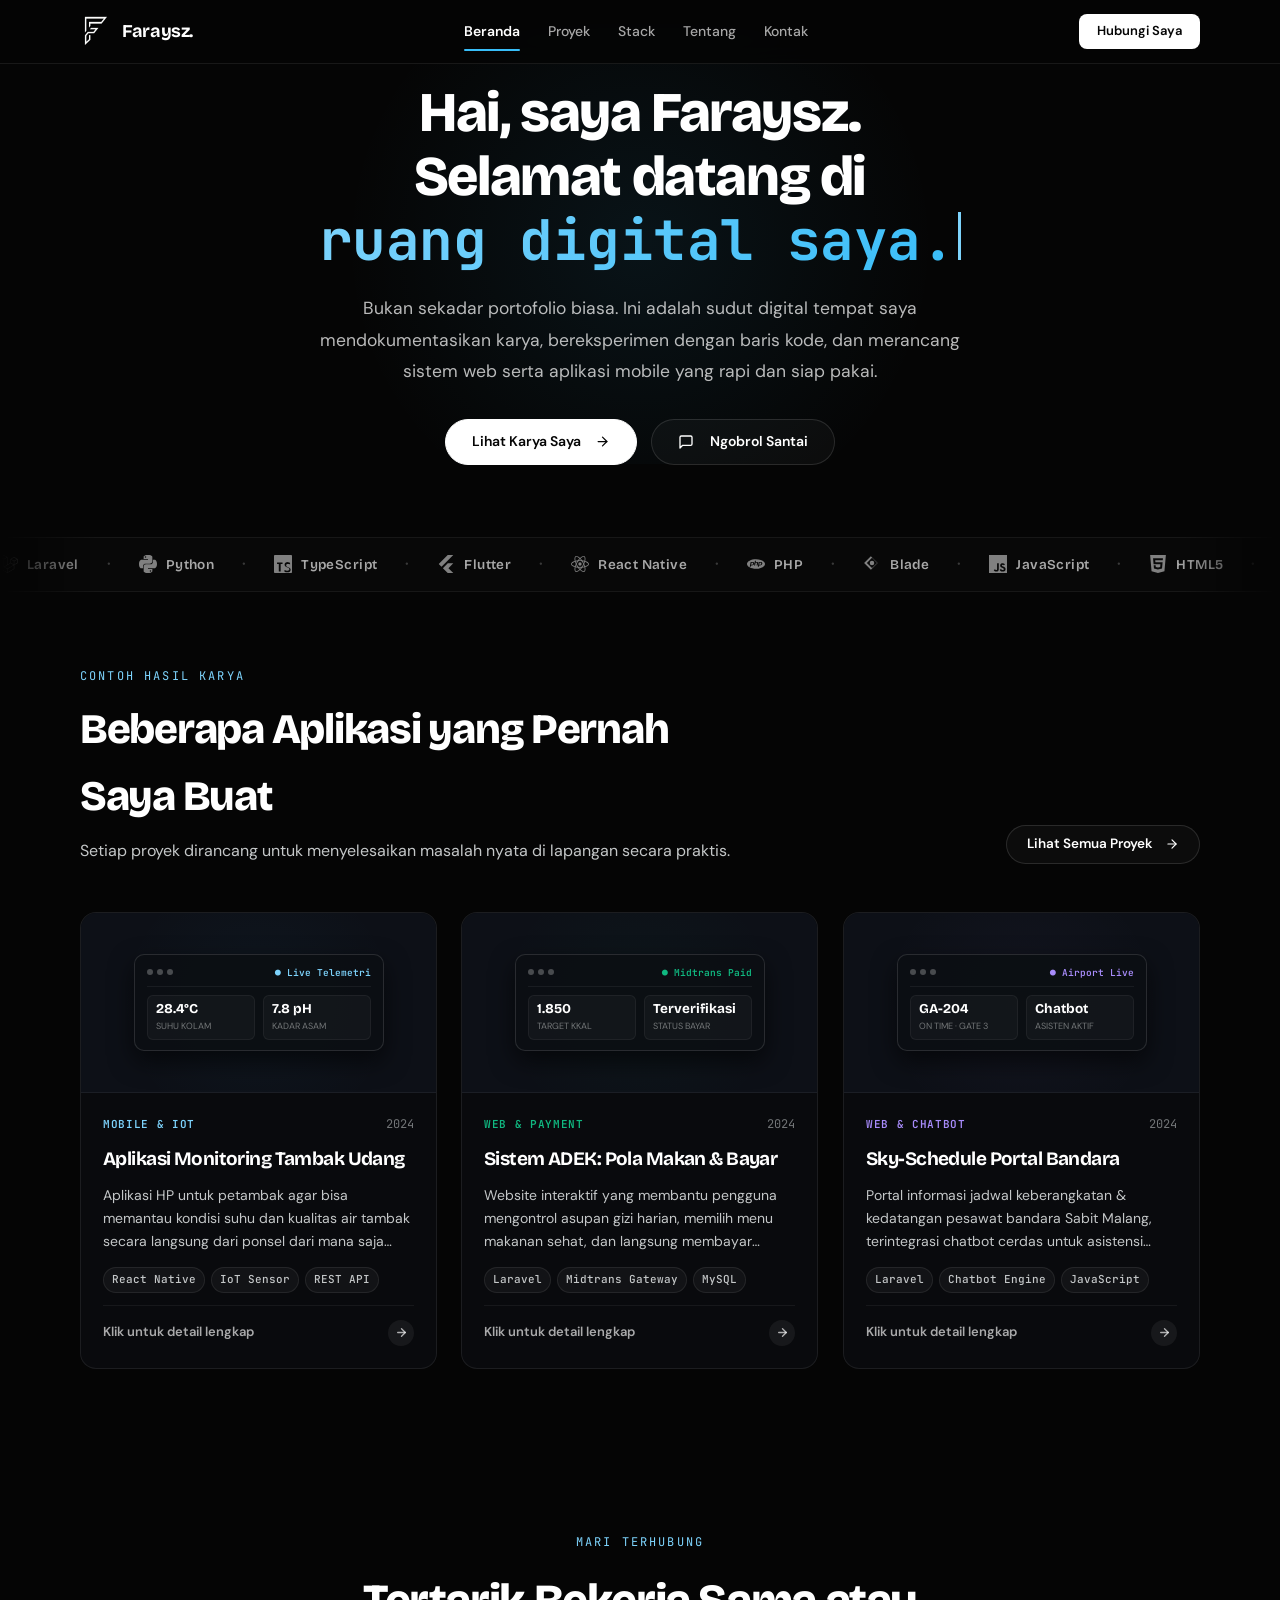
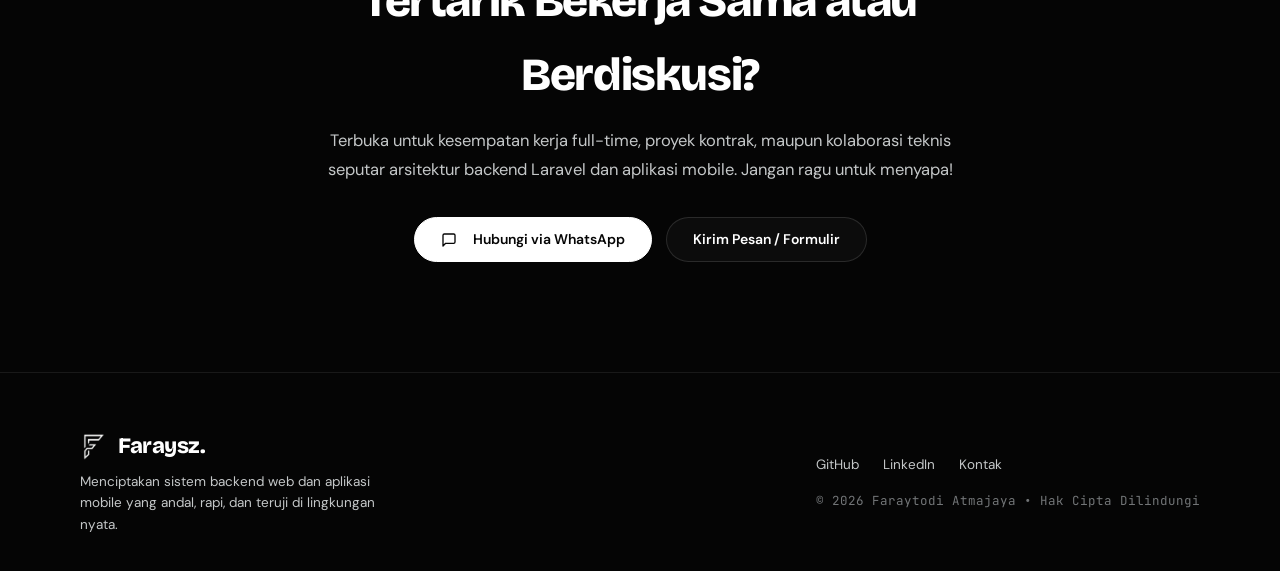
==== commit 0fc9d19a: "style: revert tech stack marquee logos to clean white monochrome" ====
--- a/index.html
+++ b/index.html
@@ -239,77 +239,77 @@
         <!-- ==================== MARQUEE SCROLLING TICKER (TECH STACK LOGOS) ==================== -->
     <div class="marquee-wrap" aria-label="Teknologi dan Tools">
       <div class="scrolling-text" aria-hidden="false">
-        <div class="marquee-tech-item"><svg xmlns="http://www.w3.org/2000/svg" width="20" height="20" viewBox="0 0 24 24" aria-hidden="true"><path fill="#FF2D20" d="M23.642 5.43a.364.364 0 01.014.1v5.149c0 .135-.073.26-.189.326l-4.323 2.49v4.934a.378.378 0 01-.188.326L9.93 23.949a.316.316 0 01-.066.027c-.008.002-.016.008-.024.01a.348.348 0 01-.192 0c-.011-.002-.02-.008-.03-.012-.02-.008-.042-.014-.062-.025L.533 18.755a.376.376 0 01-.189-.326V2.974c0-.033.005-.066.014-.098.003-.012.01-.02.014-.032a.369.369 0 01.023-.058c.004-.013.015-.022.023-.033l.033-.045c.012-.01.025-.018.037-.027.014-.012.027-.024.041-.034H.53L5.043.05a.375.375 0 01.375 0L9.93 2.647h.002c.015.01.027.021.04.033l.038.027c.013.014.02.03.033.045.008.011.02.021.025.033.01.02.017.038.024.058.003.011.01.021.013.032.01.031.014.064.014.098v9.652l3.76-2.164V5.527c0-.033.004-.066.013-.098.003-.01.01-.02.013-.032a.487.487 0 01.024-.059c.007-.012.018-.02.025-.033.012-.015.021-.03.033-.043.012-.012.025-.02.037-.028.014-.01.026-.023.041-.032h.001l4.513-2.598a.375.375 0 01.375 0l4.513 2.598c.016.01.027.021.042.031.012.01.025.018.036.028.013.014.022.03.034.044.008.012.019.021.024.033.011.02.018.04.024.06.006.01.012.021.015.032zm-.74 5.032V6.179l-1.578.908-2.182 1.256v4.283zm-4.51 7.75v-4.287l-2.147 1.225-6.126 3.498v4.325zM1.093 3.624v14.588l8.273 4.761v-4.325l-4.322-2.445-.002-.003H5.04c-.014-.01-.025-.021-.04-.031-.011-.01-.024-.018-.035-.027l-.001-.002c-.013-.012-.021-.025-.031-.04-.01-.011-.021-.022-.028-.036h-.002c-.008-.014-.013-.031-.02-.047-.006-.016-.014-.027-.018-.043a.49.49 0 01-.008-.057c-.002-.014-.006-.027-.006-.041V5.789l-2.18-1.257zM5.23.81L1.47 2.974l3.76 2.164 3.758-2.164zm1.956 13.505l2.182-1.256V3.624l-1.58.91-2.182 1.255v9.435zm11.581-10.95l-3.76 2.163 3.76 2.163 3.759-2.164zm-.376 4.978L16.21 7.087 14.63 6.18v4.283l2.182 1.256 1.58.908zm-8.65 9.654l5.514-3.148 2.756-1.572-3.757-2.163-4.323 2.489-3.941 2.27z"/></svg><span>Laravel</span></div>
-        <span class="dot">•</span>
-        <div class="marquee-tech-item"><svg xmlns="http://www.w3.org/2000/svg" width="20" height="20" viewBox="0 0 24 24" aria-hidden="true"><path fill="#3776AB" d="M11.914 0C5.82 0 6.2 2.656 6.2 2.656l.006 2.752h5.804v.826H3.896S0 5.77 0 11.9c0 6.137 3.402 5.92 3.402 5.92h2.032v-2.857s-.11-3.402 3.346-3.402h5.753s3.238.052 3.238-3.13V2.656S18.232 0 11.914 0zm-3.2 1.706a1.007 1.007 0 1 1 0 2.014 1.007 1.007 0 0 1 0-2.014z"/><path fill="#FFD438" d="M12.086 24c6.094 0 5.714-2.656 5.714-2.656l-.006-2.752h-5.804v-.826h8.114S24 18.23 24 12.1c0-6.137-3.402-5.92-3.402-5.92h-2.032v2.857s.11 3.402-3.346 3.402h-5.753s-3.238-.052-3.238 3.13v5.774S5.768 24 12.086 24zm3.2-1.706a1.007 1.007 0 1 1 0-2.014 1.007 1.007 0 0 1 0 2.014z"/></svg><span>Python</span></div>
-        <span class="dot">•</span>
-        <div class="marquee-tech-item"><svg xmlns="http://www.w3.org/2000/svg" width="20" height="20" viewBox="0 0 128 128" aria-hidden="true"><path fill="#ffffff" d="M22.67 47h99.67v73.67H22.67z"/><path fill="#3178C6" d="M1.5 63.91v62.5h125v-125H1.5zm100.73-5a15.56 15.56 0 017.82 4.5 20.58 20.58 0 013 4c0 .16-5.4 3.81-8.69 5.85-.12.08-.6-.44-1.13-1.23a7.09 7.09 0 00-5.87-3.53c-3.79-.26-6.23 1.73-6.21 5a4.58 4.58 0 00.54 2.34c.83 1.73 2.38 2.76 7.24 4.86 8.95 3.85 12.78 6.39 15.16 10 2.66 4 3.25 10.46 1.45 15.24-2 5.2-6.9 8.73-13.83 9.9a38.32 38.32 0 01-9.52-.1 23 23 0 01-12.72-6.63c-1.15-1.27-3.39-4.58-3.25-4.82a9.34 9.34 0 011.15-.73L82 101l3.59-2.08.75 1.11a16.78 16.78 0 004.74 4.54c4 2.1 9.46 1.81 12.16-.62a5.43 5.43 0 00.69-6.92c-1-1.39-3-2.56-8.59-5-6.45-2.78-9.23-4.5-11.77-7.24a16.48 16.48 0 01-3.43-6.25 25 25 0 01-.22-8c1.33-6.23 6-10.58 12.82-11.87a31.66 31.66 0 019.49.26zm-29.34 5.24v5.12H56.66v46.23H45.15V69.26H28.88v-5a49.19 49.19 0 01.12-5.17C29.08 59 39 59 51 59h21.83z"/></svg><span>TypeScript</span></div>
-        <span class="dot">•</span>
-        <div class="marquee-tech-item"><svg xmlns="http://www.w3.org/2000/svg" width="20" height="20" viewBox="0 0 128 128" aria-hidden="true"><path fill="#40D0FD" d="M74.87 0L12.44 62.43l19.34 19.35L113.57 0z"/><path fill="#40D0FD" d="M74.87 60.19L36.21 98.84l19.35 19.35 19.31-19.35 38.7-38.65z"/><path fill="#02569B" d="M74.87 118.19l19.35 19.35H132.9l-38.68-38.7z"/><path fill="#16B9FD" d="M94.22 98.84l-19.35 19.35 19.35 19.35 19.35-19.35z"/></svg><span>Flutter</span></div>
-        <span class="dot">•</span>
-        <div class="marquee-tech-item"><svg xmlns="http://www.w3.org/2000/svg" width="20" height="20" viewBox="0 0 24 24" fill="#61DAFB" aria-hidden="true"><path d="M14.23 12.004a2.236 2.236 0 0 1-2.235 2.236 2.236 2.236 0 0 1-2.236-2.236 2.236 2.236 0 0 1 2.235-2.236 2.236 2.236 0 0 1 2.236 2.236zm2.648-10.69c-1.346 0-3.107.96-4.888 2.622-1.78-1.653-3.542-2.602-4.887-2.602-.41 0-.783.093-1.106.278-1.375.793-1.683 3.264-.973 6.365C1.98 8.917 0 10.42 0 12.004c0 1.59 1.99 3.097 5.043 4.03-.704 3.113-.39 5.588.988 6.38.32.187.69.275 1.102.275 1.345 0 3.107-.96 4.888-2.624 1.78 1.654 3.542 2.603 4.887 2.603.41 0 .783-.09 1.106-.275 1.374-.792 1.683-3.263.973-6.365C22.02 15.096 24 13.59 24 12.004c0-1.59-1.99-3.097-5.043-4.032.704-3.11.39-5.587-.988-6.38-.318-.184-.688-.277-1.092-.278zm-.005 1.09v.006c.225 0 .406.044.558.127.666.382.955 1.835.73 3.704-.054.46-.142.945-.25 1.44-.96-.236-2.006-.417-3.107-.534-.66-.905-1.345-1.727-2.035-2.447 1.592-1.48 3.087-2.292 4.105-2.295zm-9.77.02c1.012 0 2.514.808 4.11 2.28-.686.72-1.37 1.537-2.02 2.442-1.107.117-2.154.298-3.113.538-.112-.49-.195-.964-.254-1.42-.23-1.868.054-3.32.714-3.707.19-.09.4-.127.563-.132zm4.882 3.05c.455.468.91.992 1.36 1.564-.44-.02-.89-.034-1.345-.034-.46 0-.915.01-1.36.034.44-.572.895-1.096 1.345-1.565zM12 8.1c.74 0 1.477.034 2.202.093.406.582.802 1.203 1.183 1.86.372.64.71 1.29 1.018 1.946-.308.655-.646 1.31-1.013 1.95-.38.66-.773 1.288-1.18 1.87-.728.063-1.466.098-2.21.098-.74 0-1.477-.035-2.202-.093-.406-.582-.802-1.204-1.183-1.86-.372-.64-.71-1.29-1.018-1.946.303-.657.646-1.313 1.013-1.954.38-.66.773-1.286 1.18-1.868.728-.064 1.466-.098 2.21-.098zm-3.635.254c-.24.377-.48.763-.704 1.16-.225.39-.435.782-.635 1.174-.265-.656-.49-1.31-.676-1.947.64-.15 1.315-.283 2.015-.386zm7.26 0c.695.103 1.365.23 2.006.387-.18.632-.405 1.282-.66 1.933-.2-.39-.41-.783-.64-1.174-.225-.392-.465-.774-.705-1.146zm3.063.675c.484.15.944.317 1.375.498 1.732.74 2.852 1.708 2.852 2.476-.005.768-1.125 1.74-2.857 2.475-.42.18-.88.342-1.355.493-.28-.958-.646-1.956-1.1-2.98.45-1.017.81-2.01 1.085-2.964zm-13.395.004c.278.96.645 1.957 1.1 2.98-.45 1.017-.812 2.01-1.086 2.964-.484-.15-.944-.318-1.37-.5-1.732-.737-2.852-1.706-2.852-2.474 0-.768 1.12-1.742 2.852-2.476.42-.18.88-.342 1.356-.494zm11.678 4.28c.265.657.49 1.312.676 1.948-.64.157-1.316.29-2.016.39.24-.375.48-.762.705-1.158.225-.39.435-.788.636-1.18zm-9.945.02c.2.392.41.783.64 1.175.23.39.465.772.705 1.143-.695-.102-1.365-.23-2.006-.386.18-.63.406-1.282.66-1.933zM17.92 16.32c.112.493.2.968.254 1.423.23 1.868-.054 3.32-.714 3.708-.147.09-.338.128-.563.128-1.012 0-2.514-.807-4.11-2.28.686-.72 1.37-1.536 2.02-2.44 1.107-.118 2.154-.3 3.113-.54zm-11.83.01c.96.234 2.006.415 3.107.532.66.905 1.345 1.727 2.035 2.446-1.595 1.483-3.092 2.295-4.11 2.295-.22-.005-.406-.05-.553-.132-.666-.38-.955-1.834-.73-3.703.054-.46.142-.944.25-1.438zm4.56.64c.44.02.89.034 1.345.034.46 0 .915-.01 1.36-.034-.44.572-.895 1.095-1.345 1.565-.455-.47-.91-.993-1.36-1.565z"/></svg><span>React Native</span></div>
-        <span class="dot">•</span>
-        <div class="marquee-tech-item"><svg xmlns="http://www.w3.org/2000/svg" width="20" height="20" viewBox="0 0 128 128" aria-hidden="true"><path fill="#777BB4" d="M64 14C28.65 14 0 36.39 0 64s28.65 50 64 50 64-22.39 64-50-28.65-50-64-50z"/><path fill="#ffffff" d="M37.38 49.63h-7.55l-4.12 21.18h6.7c4.45 0 7.76-.84 9.94-2.51 2.18-1.68 3.64-4.47 4.4-8.39.74-3.76.4-6.42-1-8-1.4-1.54-4.19-2.28-8.37-2.28zm10.74 13.91c-.8 4.13-2.61 7.22-5.42 9.27-2.81 2.05-6.66 3.08-11.55 3.08H17.79l9.84-50.62h21.2c6.38 0 11.02 1.67 13.95 5.02 2.92 3.35 3.8 8.01 2.65 14.01-1.12 5.86-3.8 11.06-7.31 15.24zm32.22 5.72l4.34-22.39c.5-2.54.31-4.29-.54-5.21-.86-.93-2.69-1.39-5.5-1.39H70.19l-5.63 29h-7.54l9.84-50.62h10.93l-2.61 13.46h9.74c6.14 0 10.36 1.07 12.69 3.21 2.32 2.14 3.02 5.6 2.1 10.39l-4.57 23.55H80.34zm42.72-18.11c-.8 4.13-2.61 7.22-5.42 9.27-2.81 2.05-6.66 3.08-11.55 3.08h-13.36l9.84-50.62h21.2c6.38 0 11.02 1.67 13.95 5.02 2.92 3.35 3.8 8.01 2.65 14.01-1.12 5.86-3.8 11.06-7.31 15.24zm-22.72-1.52h-7.55l-4.12 21.18h6.7c4.45 0 7.76-.84 9.94-2.51 2.18-1.68 3.64-4.47 4.4-8.39.74-3.76.4-6.42-1-8-1.4-1.54-4.19-2.28-8.37-2.28z"/></svg><span>PHP</span></div>
-        <span class="dot">•</span>
-        <div class="marquee-tech-item"><svg xmlns="http://www.w3.org/2000/svg" width="20" height="20" viewBox="0 0 32 32" aria-hidden="true"><path fill="#F05340" d="M29.98 8.331a.5.5 0 0 1 .02.12v6.011a.43.43 0 0 1-.224.38l-5.193 2.9V23.5a.43.43 0 0 1-.224.38l-10.843 6.065-.082.03c-.01 0-.02.01-.03.01a.5.5 0 0 1-.235 0c-.01 0-.02-.01-.03-.01s-.051-.02-.071-.03L2.234 23.884A.44.44 0 0 1 2 23.5V5.471a.5.5 0 0 1 .02-.12c0-.01.011-.02.021-.04s.02-.05.03-.07.021-.03.031-.04a.1.1 0 0 1 .041-.05c.01-.01.03-.02.04-.03s.031-.02.041-.03L7.641 2.06a.45.45 0 0 1 .448 0l5.416 3.031a.2.2 0 0 1 .051.04c.011.01.031.02.041.03a.2.2 0 0 1 .041.05.1.1 0 0 1 .03.04.4.4 0 0 1 .031.07c0 .01.01.02.02.04a.5.5 0 0 1 .021.11v11.262l4.51-2.533V8.451a.3.3 0 0 1 .021-.11c0-.01.01-.02.02-.04s.02-.05.03-.07.021-.03.031-.04a.1.1 0 0 1 .041-.05c.01-.01.03-.02.04-.03s.031-.03.051-.04l5.416-3.03a.45.45 0 0 1 .448 0l5.417 3.03a.2.2 0 0 1 .051.04c.01.01.03.02.04.03a.2.2 0 0 1 .041.05.1.1 0 0 1 .031.04l.03.07c.011.01.022.02.022.03m-.886 5.881v-5L27.2 10.271l-2.617 1.471v5Zm-5.417 9.042v-5L21.1 19.683l-7.36 4.081v5.051c0-.01 9.937-5.561 9.937-5.561M2.906 6.231v17.023l9.938 5.561v-5.051l-5.193-2.851c-.02-.02-.041-.03-.051-.05s-.031-.02-.041-.03-.02-.03-.04-.05-.021-.03-.031-.04a.2.2 0 0 1-.02-.05c-.011-.02-.021-.03-.021-.05a.13.13 0 0 1-.01-.06c0-.02-.01-.03-.01-.05V8.751L4.8 7.291ZM7.875 2.94 3.354 5.471l4.511 2.52 4.51-2.53Zm2.342 15.76 2.616-1.46V6.231l-1.893 1.06-2.617 1.46v11.012ZM24.125 5.921l-4.51 2.53 4.51 2.521 4.511-2.531c.01.01-4.511-2.52-4.511-2.52m-.448 5.811-2.617-1.471L19.167 9.2v5l2.616 1.46 1.894 1.061ZM13.292 23l6.618-3.671 3.309-1.84-4.511-2.521-5.192 2.9-4.735 2.65Z"/></svg><span>Blade</span></div>
-        <span class="dot">•</span>
-        <div class="marquee-tech-item"><svg xmlns="http://www.w3.org/2000/svg" width="20" height="20" viewBox="0 0 24 24" aria-hidden="true"><rect width="24" height="24" fill="#F7DF1E" rx="3"/><path fill="#000000" d="M22.034 18.276c-.175-1.095-.888-2.015-3.003-2.873-.736-.345-1.554-.585-1.797-1.14-.091-.33-.105-.51-.046-.705.15-.646.915-.84 1.515-.66.39.12.75.42.976.9 1.034-.676 1.034-.676 1.755-1.125-.27-.42-.404-.601-.586-.78-.63-.705-1.469-1.065-2.834-1.034l-.705.089c-.676.165-1.32.525-1.71 1.005-1.14 1.291-.811 3.541.569 4.471 1.365 1.02 3.361 1.244 3.616 2.205.24 1.17-.87 1.545-1.966 1.41-.811-.18-1.26-.586-1.755-1.336l-1.83 1.051c.21.48.45.689.81 1.109 1.74 1.756 6.09 1.666 6.871-1.004.029-.09.24-.705.074-1.65l.046.067zm-8.983-7.245h-2.248c0 1.938-.009 3.864-.009 5.805 0 1.232.063 2.363-.138 2.711-.33.689-1.18.601-1.566.48-.396-.196-.597-.466-.83-.855-.063-.105-.11-.196-.127-.196l-1.825 1.125c.305.63.75 1.172 1.324 1.517.855.51 2.004.675 3.207.405.783-.226 1.458-.691 1.811-1.411.51-.93.402-2.07.397-3.346.012-2.054 0-4.109 0-6.179l.004-.056z"/></svg><span>JavaScript</span></div>
-        <span class="dot">•</span>
-        <div class="marquee-tech-item"><svg xmlns="http://www.w3.org/2000/svg" width="20" height="20" viewBox="0 0 128 128" aria-hidden="true"><path fill="#E34F26" d="M19.06 113.26L9.94 11h108.12l-9.12 102.21L63.85 127z"/><path fill="#EF652A" d="M64 118.68l36.93-10.23 7.82-87.56H64z"/><path fill="#EBEBEB" d="M64 54.34H44.82l-1.33-14.88H64V25.29H28.4l3.69 41.34H64zm0 35.53l-.15.04-16.14-4.36-1.03-11.57H33.43l2.03 22.78 28.39 7.88.15-.04z"/><path fill="#ffffff" d="M63.95 54.34h19.18l-1.81 20.25-17.37 4.69v12.28l28.37-7.87.19-2.14 3.23-36.21.9-10.05H63.95zm0-29.05v14.17h35.65l.9-10.05.37-4.12z"/></svg><span>HTML5</span></div>
-        <span class="dot">•</span>
-        <div class="marquee-tech-item"><svg xmlns="http://www.w3.org/2000/svg" width="20" height="20" viewBox="0 0 128 128" aria-hidden="true"><path fill="#1572B6" d="M19.06 113.26L9.94 11h108.12l-9.12 102.21L63.85 127z"/><path fill="#33A9DC" d="M64 118.68l36.93-10.23 7.82-87.56H64z"/><path fill="#EBEBEB" d="M64 54.34H44.82l-1.33-14.88H64V25.29H28.4l3.69 41.34H64zm0 35.53l-.15.04-16.14-4.36-1.03-11.57H33.43l2.03 22.78 28.39 7.88.15-.04z"/><path fill="#ffffff" d="M83.13 54.34l-1.81 20.25-17.32 4.68v12.29l28.37-7.87.19-2.14 3.23-36.21.9-10.05H64v14.17h19.13zm1.9-21.28l.9-10.05.37-4.12H64v14.17h21.03z"/></svg><span>CSS3</span></div>
-        <span class="dot">•</span>
-        <div class="marquee-tech-item"><svg xmlns="http://www.w3.org/2000/svg" width="20" height="20" viewBox="0 0 128 128" aria-hidden="true"><path fill="#00758F" d="M37.89 83.16c-3.15 17-7.29 29.36-12.44 37.08-4.01 5.96-8.4 8.94-13.17 8.94-1.28 0-2.83-.39-4.71-1.17v-4.1c1.88.78 3.43 1.17 4.71 1.17 2.21 0 4.01-1.08 5.4-3.23 1.63-2.52 3.15-5.96 4.56-10.31-3.61-.1-6.52-.73-8.73-1.88-2.21-1.15-3.32-2.73-3.32-4.74 0-1.84.97-3.41 2.91-4.71s4.53-1.95 7.78-1.95c1.19 0 2.45.1 3.79.31l1.52-5.46-1.18-.32c-3.32-.87-5.91-2.15-7.78-3.83-1.87-1.68-2.8-3.79-2.8-6.33 0-2.56.98-4.79 2.94-6.69 1.96-1.9 4.67-2.85 8.14-2.85 1.54 0 3.23.23 5.07.69.57-2.5 1.34-4.82 2.32-6.97.98-2.15 2.18-3.88 3.6-5.19 1.42-1.31 3.12-1.96 5.1-1.96 1.94 0 3.51.58 4.71 1.74 1.2 1.16 1.96 2.76 2.28 4.8.32 2.04.14 4.38-.54 7.03-.68 2.65-1.74 5.37-3.19 8.16-1.45 2.79-3.26 5.38-5.43 7.78zm50.62 1.05c-3.08 6.44-7.25 11.75-12.51 15.93-5.26 4.18-11.45 6.27-18.57 6.27-6.23 0-11.39-1.57-15.48-4.71-4.09-3.14-6.14-7.78-6.14-13.92 0-6.14 2.05-11.08 6.14-14.82 4.09-3.74 9.42-5.61 16-5.61 6.58 0 11.91 1.87 16 5.61 4.09 3.74 6.14 8.68 6.14 14.82 0 1.48-.12 2.96-.36 4.43h-34.9c.47 4.11 1.92 7.21 4.35 9.3 2.43 2.09 5.62 3.14 9.57 3.14 4.95 0 9.17-1.78 12.66-5.34 3.49-3.56 5.66-8.23 6.51-14.01l7.13 1.92zm-26.6-6.61c-.32-3.14-1.42-5.55-3.3-7.23-1.88-1.68-4.32-2.52-7.32-2.52-2.9 0-5.3.84-7.2 2.52-1.9 1.68-3.08 4.09-3.54 7.23h21.36z"/><path fill="#F29111" d="M123.63 75.84c-1.34-1.3-3.1-2.07-5.28-2.31-2.18-.24-4.88-.13-8.1 3.42-3.22 3.55-6.67 8.24-10.35 14.07-3.68 5.83-7.55 12.01-11.61 18.54-4.06 6.53-7.96 12.78-11.7 18.75l-4.14-2.88c3.62-5.75 7.42-11.78 11.4-18.09 3.98-6.31 7.82-12.37 11.52-18.18 3.7-5.81 7.26-10.65 10.68-14.52 3.42-3.87 6.64-6.44 9.66-7.71 3.02-1.27 5.79-1.43 8.31-.48 2.52.95 4.3 2.65 5.34 5.1 1.04 2.45 1.11 5.32.21 8.61l-5.94-1.52c.67-2.34.61-4.22-.18-5.64-.79-1.42-1.99-2.3-3.6-2.64z"/></svg><span>MySQL</span></div>
-        <span class="dot">•</span>
-        <div class="marquee-tech-item"><svg xmlns="http://www.w3.org/2000/svg" width="20" height="20" viewBox="0 0 128 128" aria-hidden="true"><path fill="#00B4AB" d="M23.11 0h40.84L128 64.05l-23.11 40.84z"/><path fill="#0175C2" d="M104.89 104.89H64.05L0 40.84 23.11 0z"/><path fill="#02569B" d="M64.05 128V64.05L0 40.84l40.84 64.05z"/><path fill="#54C5F8" d="M64.05 128h40.84l23.11-23.11H64.05z"/></svg><span>Dart</span></div>
-        <span class="dot">•</span>
-        <div class="marquee-tech-item"><svg xmlns="http://www.w3.org/2000/svg" width="20" height="20" viewBox="0 0 128 128" aria-hidden="true"><path fill="#5382A1" d="M47.617 98.12s-4.767 2.774 3.397 3.71c9.892 1.13 14.947.968 25.845-1.092 0 0 2.871 1.795 6.873 3.351-24.439 10.47-55.308-.607-36.115-5.969zm-2.988-13.665s-5.348 3.959 2.823 4.805c10.567 1.091 18.91 1.18 33.354-1.6 0 0 1.993 2.025 5.132 3.131-29.542 8.64-62.446.68-41.309-6.336z"/><path fill="#E76F00" d="M69.802 61.271c6.025 6.935-1.58 13.17-1.58 13.17s15.289-7.891 8.269-17.777c-6.559-9.215-11.587-13.792 15.635-29.58 0 .001-42.731 10.67-22.324 34.187z"/><path fill="#5382A1" d="M102.123 108.229s3.529 2.91-3.888 5.159c-14.102 4.272-58.706 5.56-71.094.171-4.451-1.938 3.899-4.625 6.526-5.192 2.739-.593 4.303-.485 4.303-.485-4.953-3.487-32.013 6.85-13.743 9.815 49.821 8.076 90.817-3.637 77.896-9.468zM49.912 70.294s-22.686 5.389-8.033 7.348c6.188.828 18.518.638 30.011-.326 9.39-.789 18.813-2.474 18.813-2.474s-3.308 1.419-5.704 3.053c-23.042 6.061-67.544 3.238-54.731-2.958 10.832-5.239 19.644-4.643 19.644-4.643zm40.697 22.747c23.421-12.167 12.591-23.86 5.032-22.285-1.848.385-2.677.72-2.677.72s.688-1.079 2-1.543c14.953-5.255 26.451 15.503-4.823 23.725 0-.002.359-.327.468-.617z"/><path fill="#E76F00" d="M76.491 1.587S89.459 14.563 64.188 34.51c-20.266 16.006-4.621 25.13-.007 35.559-11.831-10.673-20.509-20.07-14.688-28.815C58.041 28.42 81.722 22.195 76.491 1.587z"/><path fill="#5382A1" d="M52.214 126.021c22.476 1.437 57-.8 57.817-11.436 0 0-1.571 4.032-18.577 7.231-19.186 3.612-42.854 3.191-56.887.874 0 .001 2.875 2.381 17.647 3.331z"/></svg><span>Java</span></div>
-        <span class="dot">•</span>
-        <div class="marquee-tech-item"><svg xmlns="http://www.w3.org/2000/svg" width="20" height="20" viewBox="0 0 24 24" fill="#38BDF8" aria-hidden="true"><path d="M12.001,4.8c-3.2,0-5.2,1.6-6,4.8c1.2-1.6,2.6-2.2,4.2-1.8c0.913,0.228,1.565,0.89,2.288,1.624 C13.666,10.618,15.027,12,18.001,12c3.2,0,5.2-1.6,6-4.8c-1.2,1.6-2.6,2.2-4.2,1.8c-0.913-0.228-1.565-0.89-2.288-1.624 C16.337,6.182,14.976,4.8,12.001,4.8z M6.001,12c-3.2,0-5.2,1.6-6,4.8c1.2-1.6,2.6-2.2,4.2-1.8c0.913,0.228,1.565,0.89,2.288,1.624 c1.177,1.194,2.538,2.576,5.512,2.576c3.2,0,5.2-1.6,6-4.8c-1.2,1.6-2.6,2.2-4.2,1.8c-0.913-0.228-1.565-0.89-2.288-1.624 C10.337,13.382,8.976,12,6.001,12z"/></svg><span>Tailwind CSS</span></div>
-        <span class="dot">•</span>
-        <div class="marquee-tech-item"><svg xmlns="http://www.w3.org/2000/svg" width="20" height="20" viewBox="0 0 24 24" fill="#F05032" aria-hidden="true"><path d="M23.546 10.93L13.067.452c-.604-.603-1.582-.603-2.188 0L8.708 2.627l2.76 2.76c.645-.215 1.379-.07 1.889.441.516.515.658 1.258.438 1.9l2.658 2.66c.645-.223 1.387-.078 1.9.435.721.72.721 1.884 0 2.604-.719.719-1.881.719-2.6 0-.539-.541-.674-1.337-.404-1.996L12.86 8.955v6.525c.176.086.342.203.488.348.713.721.713 1.883 0 2.6-.719.721-1.889.721-2.609 0-.719-.719-.719-1.879 0-2.598.182-.18.387-.316.605-.406V8.835c-.217-.091-.424-.222-.6-.401-.545-.545-.676-1.342-.396-2.009L7.636 3.7.45 10.881c-.6.605-.6 1.584 0 2.189l10.48 10.477c.604.604 1.582.604 2.186 0l10.43-10.43c.605-.603.605-1.582 0-2.187"/></svg><span>Git</span></div>
-        <span class="dot">•</span>
-        <div class="marquee-tech-item"><svg xmlns="http://www.w3.org/2000/svg" width="20" height="20" viewBox="0 0 128 128" aria-hidden="true"><path fill="#FF6C37" d="M113.117 26.066C92.168-1.062 53.191-6.07 26.062 14.883c-27.125 20.953-32.128 59.93-11.175 87.055 20.957 27.124 59.937 32.124 87.058 11.167 27.114-20.953 32.118-59.918 11.172-87.039Zm0 0"/><path fill="#ffffff" d="M91.078 24.164a10.038 10.038 0 0 0-5.781 2.426 10.028 10.028 0 0 0-1.54 13.465 10.028 10.028 0 0 0 13.276 2.715h.002v.001l.156.155a10.63 10.63 0 0 0 1.965-1.45A10.341 10.341 0 0 0 99 27.107v-.002l-8.844 8.789-.156-.155 8.844-8.793a10.038 10.038 0 0 0-7.766-2.78zM79.434 38.551c-4.24-.007-11.163 4.799-28.067 21.703l.084.086c-.092-.032-.185-.035-.185-.035l-6.364 6.308a1.035 1.035 0 0 0 .93 1.762l10.914-2.328a.307.307 0 0 0 .092-.17l.242.25-3.72 3.69h-.18l-22.086 22.26 7.086 6.824a1.254 1.254 0 0 0 1.476.149 1.327 1.327 0 0 0 .645-1.356l-1.035-4.5a.534.534 0 0 1 0-.62 117.285 117.285 0 0 0 26.738-17.583l-4.535-4.537.086-.014-2.69-2.689.172-.174.182.186-.094.091 7.137 7.293v-.003c13.68-12.954 23.39-23.367 20.865-30.375a3.83 3.83 0 0 0-1.107-2.208v.004a3.778 3.778 0 0 0-.483-.306c-.083-.088-.156-.178-.244-.264l-.066.066a3.778 3.778 0 0 0-.582-.29l.289-.292c-1.796-1.6-3.28-2.924-5.5-2.93zM30.94 92.21l-5.171 5.172v.004a1.03 1.03 0 0 0-.457 1.125 1.035 1.035 0 0 0 .921.789l12.672.875-7.965-7.965z"/><path fill="#FF6C37" d="M91.95 23.31a11.047 11.047 0 0 0-7.759 3.17 10.988 10.988 0 0 0-2.39 11.641c-4.741-2.03-11.155 1.51-31.106 21.457a.932.932 0 0 0-.037.094 1.242 1.242 0 0 0-.119.062l-6.309 6.364a1.97 1.97 0 0 0-.363 2.324 2.012 2.012 0 0 0 1.707.984l.313-.203 8.424-1.797-4.03 4.067a.873.873 0 0 0-.054.166l-19.75 19.799a.798.798 0 0 0-.192.238l-5.086 5.09a1.967 1.967 0 0 0-.414 2.043 1.995 1.995 0 0 0 1.656 1.265l12.618.88a1.01 1.01 0 0 0 .52-.415.886.886 0 0 0 0-1.035l-.026-.025a2.243 2.243 0 0 0 .705-.58 2.237 2.237 0 0 0 .406-1.876l-.984-4.187a126.725 126.725 0 0 0 26.334-16.861 1.091 1.091 0 0 0 .248.103c.254-.019.492-.128.672-.308 13.55-12.83 21.515-21.622 21.515-28.602a8.03 8.03 0 0 0-.431-2.85 10.957 10.957 0 0 0 3.845.83l-.015.004a11.219 11.219 0 0 0 5.183-1.45.775.775 0 0 0 .004.001.835.835 0 0 0 .617-.055 9.398 9.398 0 0 0 2.07-1.652 10.873 10.873 0 0 0 3.258-7.758 10.873 10.873 0 0 0-3.257-7.758.93.93 0 0 0-.118-.091 11.045 11.045 0 0 0-7.656-3.078zm-.087 1.772a9.27 9.27 0 0 1 5.586 1.914l-8.068 8.117a.84.84 0 0 0-.076.098.83.83 0 0 0-.239.55.832.832 0 0 0 .313.65h.002l6.1 6.1a9.044 9.044 0 0 1-10.028-1.913c-2.586-2.6-3.336-6.504-1.953-9.891 1.383-3.39 4.68-5.605 8.363-5.625zm7.12 3.432a8.87 8.87 0 0 1 2.033 5.674 9.15 9.15 0 0 1-2.688 6.464 9.989 9.989 0 0 1-1.098.895L92.307 36.7l-.963-.963.265-.265 7.373-6.96zm-.366 4.193a.777.777 0 0 0-.55.031.731.731 0 0 0-.36.426.73.73 0 0 0 .05.559 2.226 2.226 0 0 1-.257 2.328.64.64 0 0 0-.195.488c.004.184.07.36.195.492a.58.58 0 0 0 .414 0 .68.68 0 0 0 .672-.207 3.573 3.573 0 0 0 .465-3.777v.004a.777.777 0 0 0-.434-.344zM79.34 39.43a5.584 5.584 0 0 1 3.31 1.226 4.756 4.756 0 0 0-2.681 1.34L57.162 64.701l-4.476-4.476c11.828-11.772 19.06-17.921 23.556-19.936a5.584 5.584 0 0 1 3.098-.86zm3.965 2.96a2.895 2.895 0 0 1 2.043.844 2.786 2.786 0 0 1 .879 2.121 2.869 2.869 0 0 1-.985 2.07l-24.25 21.106-2.617-2.617 22.887-22.68a2.895 2.895 0 0 1 2.043-.843zm2.994 6.698c-1.69 6.702-10.647 15.783-19.987 24.607l-3.777-3.773L86.3 49.088zM51.367 61.547l.274.27 3.513 3.513-9.63 2.06 5.843-5.843zm5.793 5.84.004.004 1.168 1.195a1.086 1.086 0 0 0 .018.084l.078.012.248.254.82.84-5.385.66 3.05-3.05zm3.867 4.076 3.578 3.576A126.992 126.992 0 0 1 38.75 91.695a1.44 1.44 0 0 0-.777 1.653l1.035 4.5a.31.31 0 0 1 0 .363.31.31 0 0 1-.414 0l-6.102-6.152L51.3 72.975l9.728-1.512zm-29.933 21.94.869.814 4.492 4.492-10.016-.648 4.655-4.659z"/></svg><span>Postman</span></div>
-        <span class="dot">•</span>
-        <div class="marquee-tech-item"><svg xmlns="http://www.w3.org/2000/svg" width="20" height="20" viewBox="0 0 24 24" fill="#2496ED" aria-hidden="true"><path d="M13.983 11.078h2.119a.186.186 0 00.186-.185V9.006a.186.186 0 00-.186-.186h-2.119a.185.185 0 00-.185.185v1.888c0 .102.083.185.185.185m-2.954-5.43h2.118a.186.186 0 00.186-.186V3.574a.186.186 0 00-.186-.185h-2.118a.185.185 0 00-.185.185v1.888c0 .102.082.185.185.185m0 2.716h2.118a.187.187 0 00.186-.186V6.29a.186.186 0 00-.186-.185h-2.118a.185.185 0 00-.185.185v1.887c0 .102.082.186.185.186m-2.93 0h2.12a.186.186 0 00.184-.186V6.29a.185.185 0 00-.185-.185H8.1a.185.185 0 00-.185.185v1.887c0 .102.083.186.185.186m-2.964 0h2.119a.186.186 0 00.185-.186V6.29a.185.185 0 00-.185-.185H5.136a.186.186 0 00-.186.185v1.887c0 .102.084.186.186.186m5.893 2.715h2.119a.186.186 0 00.186-.185V9.006a.186.186 0 00-.186-.186h-2.119a.185.185 0 00-.185.185v1.888c0 .102.082.185.185.185m-2.93 0h2.12a.185.185 0 00.184-.185V9.006a.185.185 0 00-.184-.186h-2.12a.185.185 0 00-.184.186v1.888c0 .102.083.185.185.185m-2.964 0h2.119a.185.185 0 00.185-.185V9.006a.185.185 0 00-.185-.186H5.136a.186.186 0 00-.186.186v1.888c0 .102.084.185.186.185m-2.928 0h2.119a.185.185 0 00.185-.185V9.006a.185.185 0 00-.185-.186H2.208a.186.186 0 00-.186.186v1.888c0 .102.084.185.186.185M23.95 10.97c-.368-.69-1.077-.962-1.745-.812-.224.05-.444.152-.647.288-.309-.452-.803-.732-1.378-.715-.558.016-1.066.305-1.365.75-.417-.234-.93-.298-1.428-.157-.27.076-.514.217-.714.406V7.954a.434.434 0 00-.434-.434H17.2a.434.434 0 00-.434.434v3.124h-1.042V8.388a.434.434 0 00-.434-.434h-1.042a.434.434 0 00-.434.434v2.688H13.2V5.672a.434.434 0 00-.434-.434h-1.042a.434.434 0 00-.434.434v5.404h-1.042V8.388a.434.434 0 00-.434-.434H9.206a.434.434 0 00-.434.434v2.688H7.73V8.388a.434.434 0 00-.434-.434H6.254a.434.434 0 00-.434.434v2.688H4.778V8.388a.434.434 0 00-.434-.434H3.302a.434.434 0 00-.434.434v2.688H1.826V9.43a.434.434 0 00-.434-.434H.434A.434.434 0 000 9.43v3.714c0 3.237 1.838 5.768 4.777 6.64 1.34.397 2.827.487 4.293.26 2.052-.317 4.148-1.282 5.753-2.656 2.222-1.902 3.64-4.322 3.864-6.94.393-.11.758-.337 1.026-.66.368.423.905.65 1.472.585.558-.063 1.035-.398 1.284-.897.29-.583.21-1.228-.219-1.506z"/></svg><span>Docker</span></div>
-        <span class="dot">•</span>
-        <div class="marquee-tech-item"><svg xmlns="http://www.w3.org/2000/svg" width="20" height="20" viewBox="0 0 24 24" fill="#43B02A" aria-hidden="true"><path d="M23.174 3.468l-7.416 8.322a.228.228 0 0 1-.33 0l-3.786-3.9a.228.228 0 0 1 0-.282L12.872 6a.228.228 0 0 1 .366 0l2.106 2.346a.228.228 0 0 0 .342 0l5.94-8.094A.162.162 0 0 0 21.5 0H.716a.174.174 0 0 0-.174.174v23.652A.174.174 0 0 0 .716 24h22.566a.174.174 0 0 0 .174-.174V3.6a.162.162 0 0 0-.282-.132zM6.932 21.366a5.706 5.706 0 0 1-4.05-1.44.222.222 0 0 1 0-.288l.882-1.236a.222.222 0 0 1 .33-.036 4.338 4.338 0 0 0 2.964 1.158c1.158 0 1.722-.534 1.722-1.098 0-1.752-5.7-.552-5.7-4.278 0-1.65 1.428-3 3.756-3a5.568 5.568 0 0 1 3.708 1.242.222.222 0 0 1 0 .3l-.906 1.2a.222.222 0 0 1-.318.036 4.29 4.29 0 0 0-2.706-.936c-.906 0-1.41.402-1.41.996 0 1.572 5.688.522 5.688 4.2.006 1.812-1.284 3.18-3.96 3.18zm12.438-3.432a.192.192 0 0 1-.192.192h-5.202a.06.06 0 0 0-.06.066 1.986 1.986 0 0 0 2.106 1.638 3.264 3.264 0 0 0 1.8-.6.192.192 0 0 1 .276.042l.636.93a.198.198 0 0 1-.042.264 4.71 4.71 0 0 1-2.892.9 3.726 3.726 0 0 1-3.93-3.87 3.744 3.744 0 0 1 3.81-3.852c2.196 0 3.684 1.644 3.684 4.05zm-3.684-2.748a1.758 1.758 0 0 0-1.8 1.56.06.06 0 0 0 .06.066h3.492a.06.06 0 0 0 .06-.066 1.698 1.698 0 0 0-1.812-1.56Z"/></svg><span>Selenium QA</span></div>
-        <span class="dot">•</span>
-        <div class="marquee-tech-item"><svg xmlns="http://www.w3.org/2000/svg" width="20" height="20" viewBox="0 0 24 24" aria-hidden="true"><path fill="#FF2D20" d="M23.642 5.43a.364.364 0 01.014.1v5.149c0 .135-.073.26-.189.326l-4.323 2.49v4.934a.378.378 0 01-.188.326L9.93 23.949a.316.316 0 01-.066.027c-.008.002-.016.008-.024.01a.348.348 0 01-.192 0c-.011-.002-.02-.008-.03-.012-.02-.008-.042-.014-.062-.025L.533 18.755a.376.376 0 01-.189-.326V2.974c0-.033.005-.066.014-.098.003-.012.01-.02.014-.032a.369.369 0 01.023-.058c.004-.013.015-.022.023-.033l.033-.045c.012-.01.025-.018.037-.027.014-.012.027-.024.041-.034H.53L5.043.05a.375.375 0 01.375 0L9.93 2.647h.002c.015.01.027.021.04.033l.038.027c.013.014.02.03.033.045.008.011.02.021.025.033.01.02.017.038.024.058.003.011.01.021.013.032.01.031.014.064.014.098v9.652l3.76-2.164V5.527c0-.033.004-.066.013-.098.003-.01.01-.02.013-.032a.487.487 0 01.024-.059c.007-.012.018-.02.025-.033.012-.015.021-.03.033-.043.012-.012.025-.02.037-.028.014-.01.026-.023.041-.032h.001l4.513-2.598a.375.375 0 01.375 0l4.513 2.598c.016.01.027.021.042.031.012.01.025.018.036.028.013.014.022.03.034.044.008.012.019.021.024.033.011.02.018.04.024.06.006.01.012.021.015.032zm-.74 5.032V6.179l-1.578.908-2.182 1.256v4.283zm-4.51 7.75v-4.287l-2.147 1.225-6.126 3.498v4.325zM1.093 3.624v14.588l8.273 4.761v-4.325l-4.322-2.445-.002-.003H5.04c-.014-.01-.025-.021-.04-.031-.011-.01-.024-.018-.035-.027l-.001-.002c-.013-.012-.021-.025-.031-.04-.01-.011-.021-.022-.028-.036h-.002c-.008-.014-.013-.031-.02-.047-.006-.016-.014-.027-.018-.043a.49.49 0 01-.008-.057c-.002-.014-.006-.027-.006-.041V5.789l-2.18-1.257zM5.23.81L1.47 2.974l3.76 2.164 3.758-2.164zm1.956 13.505l2.182-1.256V3.624l-1.58.91-2.182 1.255v9.435zm11.581-10.95l-3.76 2.163 3.76 2.163 3.759-2.164zm-.376 4.978L16.21 7.087 14.63 6.18v4.283l2.182 1.256 1.58.908zm-8.65 9.654l5.514-3.148 2.756-1.572-3.757-2.163-4.323 2.489-3.941 2.27z"/></svg><span>Laravel</span></div>
-        <span class="dot">•</span>
-        <div class="marquee-tech-item"><svg xmlns="http://www.w3.org/2000/svg" width="20" height="20" viewBox="0 0 24 24" aria-hidden="true"><path fill="#3776AB" d="M11.914 0C5.82 0 6.2 2.656 6.2 2.656l.006 2.752h5.804v.826H3.896S0 5.77 0 11.9c0 6.137 3.402 5.92 3.402 5.92h2.032v-2.857s-.11-3.402 3.346-3.402h5.753s3.238.052 3.238-3.13V2.656S18.232 0 11.914 0zm-3.2 1.706a1.007 1.007 0 1 1 0 2.014 1.007 1.007 0 0 1 0-2.014z"/><path fill="#FFD438" d="M12.086 24c6.094 0 5.714-2.656 5.714-2.656l-.006-2.752h-5.804v-.826h8.114S24 18.23 24 12.1c0-6.137-3.402-5.92-3.402-5.92h-2.032v2.857s.11 3.402-3.346 3.402h-5.753s-3.238-.052-3.238 3.13v5.774S5.768 24 12.086 24zm3.2-1.706a1.007 1.007 0 1 1 0-2.014 1.007 1.007 0 0 1 0 2.014z"/></svg><span>Python</span></div>
-        <span class="dot">•</span>
-        <div class="marquee-tech-item"><svg xmlns="http://www.w3.org/2000/svg" width="20" height="20" viewBox="0 0 128 128" aria-hidden="true"><path fill="#ffffff" d="M22.67 47h99.67v73.67H22.67z"/><path fill="#3178C6" d="M1.5 63.91v62.5h125v-125H1.5zm100.73-5a15.56 15.56 0 017.82 4.5 20.58 20.58 0 013 4c0 .16-5.4 3.81-8.69 5.85-.12.08-.6-.44-1.13-1.23a7.09 7.09 0 00-5.87-3.53c-3.79-.26-6.23 1.73-6.21 5a4.58 4.58 0 00.54 2.34c.83 1.73 2.38 2.76 7.24 4.86 8.95 3.85 12.78 6.39 15.16 10 2.66 4 3.25 10.46 1.45 15.24-2 5.2-6.9 8.73-13.83 9.9a38.32 38.32 0 01-9.52-.1 23 23 0 01-12.72-6.63c-1.15-1.27-3.39-4.58-3.25-4.82a9.34 9.34 0 011.15-.73L82 101l3.59-2.08.75 1.11a16.78 16.78 0 004.74 4.54c4 2.1 9.46 1.81 12.16-.62a5.43 5.43 0 00.69-6.92c-1-1.39-3-2.56-8.59-5-6.45-2.78-9.23-4.5-11.77-7.24a16.48 16.48 0 01-3.43-6.25 25 25 0 01-.22-8c1.33-6.23 6-10.58 12.82-11.87a31.66 31.66 0 019.49.26zm-29.34 5.24v5.12H56.66v46.23H45.15V69.26H28.88v-5a49.19 49.19 0 01.12-5.17C29.08 59 39 59 51 59h21.83z"/></svg><span>TypeScript</span></div>
-        <span class="dot">•</span>
-        <div class="marquee-tech-item"><svg xmlns="http://www.w3.org/2000/svg" width="20" height="20" viewBox="0 0 128 128" aria-hidden="true"><path fill="#40D0FD" d="M74.87 0L12.44 62.43l19.34 19.35L113.57 0z"/><path fill="#40D0FD" d="M74.87 60.19L36.21 98.84l19.35 19.35 19.31-19.35 38.7-38.65z"/><path fill="#02569B" d="M74.87 118.19l19.35 19.35H132.9l-38.68-38.7z"/><path fill="#16B9FD" d="M94.22 98.84l-19.35 19.35 19.35 19.35 19.35-19.35z"/></svg><span>Flutter</span></div>
-        <span class="dot">•</span>
-        <div class="marquee-tech-item"><svg xmlns="http://www.w3.org/2000/svg" width="20" height="20" viewBox="0 0 24 24" fill="#61DAFB" aria-hidden="true"><path d="M14.23 12.004a2.236 2.236 0 0 1-2.235 2.236 2.236 2.236 0 0 1-2.236-2.236 2.236 2.236 0 0 1 2.235-2.236 2.236 2.236 0 0 1 2.236 2.236zm2.648-10.69c-1.346 0-3.107.96-4.888 2.622-1.78-1.653-3.542-2.602-4.887-2.602-.41 0-.783.093-1.106.278-1.375.793-1.683 3.264-.973 6.365C1.98 8.917 0 10.42 0 12.004c0 1.59 1.99 3.097 5.043 4.03-.704 3.113-.39 5.588.988 6.38.32.187.69.275 1.102.275 1.345 0 3.107-.96 4.888-2.624 1.78 1.654 3.542 2.603 4.887 2.603.41 0 .783-.09 1.106-.275 1.374-.792 1.683-3.263.973-6.365C22.02 15.096 24 13.59 24 12.004c0-1.59-1.99-3.097-5.043-4.032.704-3.11.39-5.587-.988-6.38-.318-.184-.688-.277-1.092-.278zm-.005 1.09v.006c.225 0 .406.044.558.127.666.382.955 1.835.73 3.704-.054.46-.142.945-.25 1.44-.96-.236-2.006-.417-3.107-.534-.66-.905-1.345-1.727-2.035-2.447 1.592-1.48 3.087-2.292 4.105-2.295zm-9.77.02c1.012 0 2.514.808 4.11 2.28-.686.72-1.37 1.537-2.02 2.442-1.107.117-2.154.298-3.113.538-.112-.49-.195-.964-.254-1.42-.23-1.868.054-3.32.714-3.707.19-.09.4-.127.563-.132zm4.882 3.05c.455.468.91.992 1.36 1.564-.44-.02-.89-.034-1.345-.034-.46 0-.915.01-1.36.034.44-.572.895-1.096 1.345-1.565zM12 8.1c.74 0 1.477.034 2.202.093.406.582.802 1.203 1.183 1.86.372.64.71 1.29 1.018 1.946-.308.655-.646 1.31-1.013 1.95-.38.66-.773 1.288-1.18 1.87-.728.063-1.466.098-2.21.098-.74 0-1.477-.035-2.202-.093-.406-.582-.802-1.204-1.183-1.86-.372-.64-.71-1.29-1.018-1.946.303-.657.646-1.313 1.013-1.954.38-.66.773-1.286 1.18-1.868.728-.064 1.466-.098 2.21-.098zm-3.635.254c-.24.377-.48.763-.704 1.16-.225.39-.435.782-.635 1.174-.265-.656-.49-1.31-.676-1.947.64-.15 1.315-.283 2.015-.386zm7.26 0c.695.103 1.365.23 2.006.387-.18.632-.405 1.282-.66 1.933-.2-.39-.41-.783-.64-1.174-.225-.392-.465-.774-.705-1.146zm3.063.675c.484.15.944.317 1.375.498 1.732.74 2.852 1.708 2.852 2.476-.005.768-1.125 1.74-2.857 2.475-.42.18-.88.342-1.355.493-.28-.958-.646-1.956-1.1-2.98.45-1.017.81-2.01 1.085-2.964zm-13.395.004c.278.96.645 1.957 1.1 2.98-.45 1.017-.812 2.01-1.086 2.964-.484-.15-.944-.318-1.37-.5-1.732-.737-2.852-1.706-2.852-2.474 0-.768 1.12-1.742 2.852-2.476.42-.18.88-.342 1.356-.494zm11.678 4.28c.265.657.49 1.312.676 1.948-.64.157-1.316.29-2.016.39.24-.375.48-.762.705-1.158.225-.39.435-.788.636-1.18zm-9.945.02c.2.392.41.783.64 1.175.23.39.465.772.705 1.143-.695-.102-1.365-.23-2.006-.386.18-.63.406-1.282.66-1.933zM17.92 16.32c.112.493.2.968.254 1.423.23 1.868-.054 3.32-.714 3.708-.147.09-.338.128-.563.128-1.012 0-2.514-.807-4.11-2.28.686-.72 1.37-1.536 2.02-2.44 1.107-.118 2.154-.3 3.113-.54zm-11.83.01c.96.234 2.006.415 3.107.532.66.905 1.345 1.727 2.035 2.446-1.595 1.483-3.092 2.295-4.11 2.295-.22-.005-.406-.05-.553-.132-.666-.38-.955-1.834-.73-3.703.054-.46.142-.944.25-1.438zm4.56.64c.44.02.89.034 1.345.034.46 0 .915-.01 1.36-.034-.44.572-.895 1.095-1.345 1.565-.455-.47-.91-.993-1.36-1.565z"/></svg><span>React Native</span></div>
-        <span class="dot">•</span>
-        <div class="marquee-tech-item"><svg xmlns="http://www.w3.org/2000/svg" width="20" height="20" viewBox="0 0 128 128" aria-hidden="true"><path fill="#777BB4" d="M64 14C28.65 14 0 36.39 0 64s28.65 50 64 50 64-22.39 64-50-28.65-50-64-50z"/><path fill="#ffffff" d="M37.38 49.63h-7.55l-4.12 21.18h6.7c4.45 0 7.76-.84 9.94-2.51 2.18-1.68 3.64-4.47 4.4-8.39.74-3.76.4-6.42-1-8-1.4-1.54-4.19-2.28-8.37-2.28zm10.74 13.91c-.8 4.13-2.61 7.22-5.42 9.27-2.81 2.05-6.66 3.08-11.55 3.08H17.79l9.84-50.62h21.2c6.38 0 11.02 1.67 13.95 5.02 2.92 3.35 3.8 8.01 2.65 14.01-1.12 5.86-3.8 11.06-7.31 15.24zm32.22 5.72l4.34-22.39c.5-2.54.31-4.29-.54-5.21-.86-.93-2.69-1.39-5.5-1.39H70.19l-5.63 29h-7.54l9.84-50.62h10.93l-2.61 13.46h9.74c6.14 0 10.36 1.07 12.69 3.21 2.32 2.14 3.02 5.6 2.1 10.39l-4.57 23.55H80.34zm42.72-18.11c-.8 4.13-2.61 7.22-5.42 9.27-2.81 2.05-6.66 3.08-11.55 3.08h-13.36l9.84-50.62h21.2c6.38 0 11.02 1.67 13.95 5.02 2.92 3.35 3.8 8.01 2.65 14.01-1.12 5.86-3.8 11.06-7.31 15.24zm-22.72-1.52h-7.55l-4.12 21.18h6.7c4.45 0 7.76-.84 9.94-2.51 2.18-1.68 3.64-4.47 4.4-8.39.74-3.76.4-6.42-1-8-1.4-1.54-4.19-2.28-8.37-2.28z"/></svg><span>PHP</span></div>
-        <span class="dot">•</span>
-        <div class="marquee-tech-item"><svg xmlns="http://www.w3.org/2000/svg" width="20" height="20" viewBox="0 0 32 32" aria-hidden="true"><path fill="#F05340" d="M29.98 8.331a.5.5 0 0 1 .02.12v6.011a.43.43 0 0 1-.224.38l-5.193 2.9V23.5a.43.43 0 0 1-.224.38l-10.843 6.065-.082.03c-.01 0-.02.01-.03.01a.5.5 0 0 1-.235 0c-.01 0-.02-.01-.03-.01s-.051-.02-.071-.03L2.234 23.884A.44.44 0 0 1 2 23.5V5.471a.5.5 0 0 1 .02-.12c0-.01.011-.02.021-.04s.02-.05.03-.07.021-.03.031-.04a.1.1 0 0 1 .041-.05c.01-.01.03-.02.04-.03s.031-.02.041-.03L7.641 2.06a.45.45 0 0 1 .448 0l5.416 3.031a.2.2 0 0 1 .051.04c.011.01.031.02.041.03a.2.2 0 0 1 .041.05.1.1 0 0 1 .03.04.4.4 0 0 1 .031.07c0 .01.01.02.02.04a.5.5 0 0 1 .021.11v11.262l4.51-2.533V8.451a.3.3 0 0 1 .021-.11c0-.01.01-.02.02-.04s.02-.05.03-.07.021-.03.031-.04a.1.1 0 0 1 .041-.05c.01-.01.03-.02.04-.03s.031-.03.051-.04l5.416-3.03a.45.45 0 0 1 .448 0l5.417 3.03a.2.2 0 0 1 .051.04c.01.01.03.02.04.03a.2.2 0 0 1 .041.05.1.1 0 0 1 .031.04l.03.07c.011.01.022.02.022.03m-.886 5.881v-5L27.2 10.271l-2.617 1.471v5Zm-5.417 9.042v-5L21.1 19.683l-7.36 4.081v5.051c0-.01 9.937-5.561 9.937-5.561M2.906 6.231v17.023l9.938 5.561v-5.051l-5.193-2.851c-.02-.02-.041-.03-.051-.05s-.031-.02-.041-.03-.02-.03-.04-.05-.021-.03-.031-.04a.2.2 0 0 1-.02-.05c-.011-.02-.021-.03-.021-.05a.13.13 0 0 1-.01-.06c0-.02-.01-.03-.01-.05V8.751L4.8 7.291ZM7.875 2.94 3.354 5.471l4.511 2.52 4.51-2.53Zm2.342 15.76 2.616-1.46V6.231l-1.893 1.06-2.617 1.46v11.012ZM24.125 5.921l-4.51 2.53 4.51 2.521 4.511-2.531c.01.01-4.511-2.52-4.511-2.52m-.448 5.811-2.617-1.471L19.167 9.2v5l2.616 1.46 1.894 1.061ZM13.292 23l6.618-3.671 3.309-1.84-4.511-2.521-5.192 2.9-4.735 2.65Z"/></svg><span>Blade</span></div>
-        <span class="dot">•</span>
-        <div class="marquee-tech-item"><svg xmlns="http://www.w3.org/2000/svg" width="20" height="20" viewBox="0 0 24 24" aria-hidden="true"><rect width="24" height="24" fill="#F7DF1E" rx="3"/><path fill="#000000" d="M22.034 18.276c-.175-1.095-.888-2.015-3.003-2.873-.736-.345-1.554-.585-1.797-1.14-.091-.33-.105-.51-.046-.705.15-.646.915-.84 1.515-.66.39.12.75.42.976.9 1.034-.676 1.034-.676 1.755-1.125-.27-.42-.404-.601-.586-.78-.63-.705-1.469-1.065-2.834-1.034l-.705.089c-.676.165-1.32.525-1.71 1.005-1.14 1.291-.811 3.541.569 4.471 1.365 1.02 3.361 1.244 3.616 2.205.24 1.17-.87 1.545-1.966 1.41-.811-.18-1.26-.586-1.755-1.336l-1.83 1.051c.21.48.45.689.81 1.109 1.74 1.756 6.09 1.666 6.871-1.004.029-.09.24-.705.074-1.65l.046.067zm-8.983-7.245h-2.248c0 1.938-.009 3.864-.009 5.805 0 1.232.063 2.363-.138 2.711-.33.689-1.18.601-1.566.48-.396-.196-.597-.466-.83-.855-.063-.105-.11-.196-.127-.196l-1.825 1.125c.305.63.75 1.172 1.324 1.517.855.51 2.004.675 3.207.405.783-.226 1.458-.691 1.811-1.411.51-.93.402-2.07.397-3.346.012-2.054 0-4.109 0-6.179l.004-.056z"/></svg><span>JavaScript</span></div>
-        <span class="dot">•</span>
-        <div class="marquee-tech-item"><svg xmlns="http://www.w3.org/2000/svg" width="20" height="20" viewBox="0 0 128 128" aria-hidden="true"><path fill="#E34F26" d="M19.06 113.26L9.94 11h108.12l-9.12 102.21L63.85 127z"/><path fill="#EF652A" d="M64 118.68l36.93-10.23 7.82-87.56H64z"/><path fill="#EBEBEB" d="M64 54.34H44.82l-1.33-14.88H64V25.29H28.4l3.69 41.34H64zm0 35.53l-.15.04-16.14-4.36-1.03-11.57H33.43l2.03 22.78 28.39 7.88.15-.04z"/><path fill="#ffffff" d="M63.95 54.34h19.18l-1.81 20.25-17.37 4.69v12.28l28.37-7.87.19-2.14 3.23-36.21.9-10.05H63.95zm0-29.05v14.17h35.65l.9-10.05.37-4.12z"/></svg><span>HTML5</span></div>
-        <span class="dot">•</span>
-        <div class="marquee-tech-item"><svg xmlns="http://www.w3.org/2000/svg" width="20" height="20" viewBox="0 0 128 128" aria-hidden="true"><path fill="#1572B6" d="M19.06 113.26L9.94 11h108.12l-9.12 102.21L63.85 127z"/><path fill="#33A9DC" d="M64 118.68l36.93-10.23 7.82-87.56H64z"/><path fill="#EBEBEB" d="M64 54.34H44.82l-1.33-14.88H64V25.29H28.4l3.69 41.34H64zm0 35.53l-.15.04-16.14-4.36-1.03-11.57H33.43l2.03 22.78 28.39 7.88.15-.04z"/><path fill="#ffffff" d="M83.13 54.34l-1.81 20.25-17.32 4.68v12.29l28.37-7.87.19-2.14 3.23-36.21.9-10.05H64v14.17h19.13zm1.9-21.28l.9-10.05.37-4.12H64v14.17h21.03z"/></svg><span>CSS3</span></div>
-        <span class="dot">•</span>
-        <div class="marquee-tech-item"><svg xmlns="http://www.w3.org/2000/svg" width="20" height="20" viewBox="0 0 128 128" aria-hidden="true"><path fill="#00758F" d="M37.89 83.16c-3.15 17-7.29 29.36-12.44 37.08-4.01 5.96-8.4 8.94-13.17 8.94-1.28 0-2.83-.39-4.71-1.17v-4.1c1.88.78 3.43 1.17 4.71 1.17 2.21 0 4.01-1.08 5.4-3.23 1.63-2.52 3.15-5.96 4.56-10.31-3.61-.1-6.52-.73-8.73-1.88-2.21-1.15-3.32-2.73-3.32-4.74 0-1.84.97-3.41 2.91-4.71s4.53-1.95 7.78-1.95c1.19 0 2.45.1 3.79.31l1.52-5.46-1.18-.32c-3.32-.87-5.91-2.15-7.78-3.83-1.87-1.68-2.8-3.79-2.8-6.33 0-2.56.98-4.79 2.94-6.69 1.96-1.9 4.67-2.85 8.14-2.85 1.54 0 3.23.23 5.07.69.57-2.5 1.34-4.82 2.32-6.97.98-2.15 2.18-3.88 3.6-5.19 1.42-1.31 3.12-1.96 5.1-1.96 1.94 0 3.51.58 4.71 1.74 1.2 1.16 1.96 2.76 2.28 4.8.32 2.04.14 4.38-.54 7.03-.68 2.65-1.74 5.37-3.19 8.16-1.45 2.79-3.26 5.38-5.43 7.78zm50.62 1.05c-3.08 6.44-7.25 11.75-12.51 15.93-5.26 4.18-11.45 6.27-18.57 6.27-6.23 0-11.39-1.57-15.48-4.71-4.09-3.14-6.14-7.78-6.14-13.92 0-6.14 2.05-11.08 6.14-14.82 4.09-3.74 9.42-5.61 16-5.61 6.58 0 11.91 1.87 16 5.61 4.09 3.74 6.14 8.68 6.14 14.82 0 1.48-.12 2.96-.36 4.43h-34.9c.47 4.11 1.92 7.21 4.35 9.3 2.43 2.09 5.62 3.14 9.57 3.14 4.95 0 9.17-1.78 12.66-5.34 3.49-3.56 5.66-8.23 6.51-14.01l7.13 1.92zm-26.6-6.61c-.32-3.14-1.42-5.55-3.3-7.23-1.88-1.68-4.32-2.52-7.32-2.52-2.9 0-5.3.84-7.2 2.52-1.9 1.68-3.08 4.09-3.54 7.23h21.36z"/><path fill="#F29111" d="M123.63 75.84c-1.34-1.3-3.1-2.07-5.28-2.31-2.18-.24-4.88-.13-8.1 3.42-3.22 3.55-6.67 8.24-10.35 14.07-3.68 5.83-7.55 12.01-11.61 18.54-4.06 6.53-7.96 12.78-11.7 18.75l-4.14-2.88c3.62-5.75 7.42-11.78 11.4-18.09 3.98-6.31 7.82-12.37 11.52-18.18 3.7-5.81 7.26-10.65 10.68-14.52 3.42-3.87 6.64-6.44 9.66-7.71 3.02-1.27 5.79-1.43 8.31-.48 2.52.95 4.3 2.65 5.34 5.1 1.04 2.45 1.11 5.32.21 8.61l-5.94-1.52c.67-2.34.61-4.22-.18-5.64-.79-1.42-1.99-2.3-3.6-2.64z"/></svg><span>MySQL</span></div>
-        <span class="dot">•</span>
-        <div class="marquee-tech-item"><svg xmlns="http://www.w3.org/2000/svg" width="20" height="20" viewBox="0 0 128 128" aria-hidden="true"><path fill="#00B4AB" d="M23.11 0h40.84L128 64.05l-23.11 40.84z"/><path fill="#0175C2" d="M104.89 104.89H64.05L0 40.84 23.11 0z"/><path fill="#02569B" d="M64.05 128V64.05L0 40.84l40.84 64.05z"/><path fill="#54C5F8" d="M64.05 128h40.84l23.11-23.11H64.05z"/></svg><span>Dart</span></div>
-        <span class="dot">•</span>
-        <div class="marquee-tech-item"><svg xmlns="http://www.w3.org/2000/svg" width="20" height="20" viewBox="0 0 128 128" aria-hidden="true"><path fill="#5382A1" d="M47.617 98.12s-4.767 2.774 3.397 3.71c9.892 1.13 14.947.968 25.845-1.092 0 0 2.871 1.795 6.873 3.351-24.439 10.47-55.308-.607-36.115-5.969zm-2.988-13.665s-5.348 3.959 2.823 4.805c10.567 1.091 18.91 1.18 33.354-1.6 0 0 1.993 2.025 5.132 3.131-29.542 8.64-62.446.68-41.309-6.336z"/><path fill="#E76F00" d="M69.802 61.271c6.025 6.935-1.58 13.17-1.58 13.17s15.289-7.891 8.269-17.777c-6.559-9.215-11.587-13.792 15.635-29.58 0 .001-42.731 10.67-22.324 34.187z"/><path fill="#5382A1" d="M102.123 108.229s3.529 2.91-3.888 5.159c-14.102 4.272-58.706 5.56-71.094.171-4.451-1.938 3.899-4.625 6.526-5.192 2.739-.593 4.303-.485 4.303-.485-4.953-3.487-32.013 6.85-13.743 9.815 49.821 8.076 90.817-3.637 77.896-9.468zM49.912 70.294s-22.686 5.389-8.033 7.348c6.188.828 18.518.638 30.011-.326 9.39-.789 18.813-2.474 18.813-2.474s-3.308 1.419-5.704 3.053c-23.042 6.061-67.544 3.238-54.731-2.958 10.832-5.239 19.644-4.643 19.644-4.643zm40.697 22.747c23.421-12.167 12.591-23.86 5.032-22.285-1.848.385-2.677.72-2.677.72s.688-1.079 2-1.543c14.953-5.255 26.451 15.503-4.823 23.725 0-.002.359-.327.468-.617z"/><path fill="#E76F00" d="M76.491 1.587S89.459 14.563 64.188 34.51c-20.266 16.006-4.621 25.13-.007 35.559-11.831-10.673-20.509-20.07-14.688-28.815C58.041 28.42 81.722 22.195 76.491 1.587z"/><path fill="#5382A1" d="M52.214 126.021c22.476 1.437 57-.8 57.817-11.436 0 0-1.571 4.032-18.577 7.231-19.186 3.612-42.854 3.191-56.887.874 0 .001 2.875 2.381 17.647 3.331z"/></svg><span>Java</span></div>
-        <span class="dot">•</span>
-        <div class="marquee-tech-item"><svg xmlns="http://www.w3.org/2000/svg" width="20" height="20" viewBox="0 0 24 24" fill="#38BDF8" aria-hidden="true"><path d="M12.001,4.8c-3.2,0-5.2,1.6-6,4.8c1.2-1.6,2.6-2.2,4.2-1.8c0.913,0.228,1.565,0.89,2.288,1.624 C13.666,10.618,15.027,12,18.001,12c3.2,0,5.2-1.6,6-4.8c-1.2,1.6-2.6,2.2-4.2,1.8c-0.913-0.228-1.565-0.89-2.288-1.624 C16.337,6.182,14.976,4.8,12.001,4.8z M6.001,12c-3.2,0-5.2,1.6-6,4.8c1.2-1.6,2.6-2.2,4.2-1.8c0.913,0.228,1.565,0.89,2.288,1.624 c1.177,1.194,2.538,2.576,5.512,2.576c3.2,0,5.2-1.6,6-4.8c-1.2,1.6-2.6,2.2-4.2,1.8c-0.913-0.228-1.565-0.89-2.288-1.624 C10.337,13.382,8.976,12,6.001,12z"/></svg><span>Tailwind CSS</span></div>
-        <span class="dot">•</span>
-        <div class="marquee-tech-item"><svg xmlns="http://www.w3.org/2000/svg" width="20" height="20" viewBox="0 0 24 24" fill="#F05032" aria-hidden="true"><path d="M23.546 10.93L13.067.452c-.604-.603-1.582-.603-2.188 0L8.708 2.627l2.76 2.76c.645-.215 1.379-.07 1.889.441.516.515.658 1.258.438 1.9l2.658 2.66c.645-.223 1.387-.078 1.9.435.721.72.721 1.884 0 2.604-.719.719-1.881.719-2.6 0-.539-.541-.674-1.337-.404-1.996L12.86 8.955v6.525c.176.086.342.203.488.348.713.721.713 1.883 0 2.6-.719.721-1.889.721-2.609 0-.719-.719-.719-1.879 0-2.598.182-.18.387-.316.605-.406V8.835c-.217-.091-.424-.222-.6-.401-.545-.545-.676-1.342-.396-2.009L7.636 3.7.45 10.881c-.6.605-.6 1.584 0 2.189l10.48 10.477c.604.604 1.582.604 2.186 0l10.43-10.43c.605-.603.605-1.582 0-2.187"/></svg><span>Git</span></div>
-        <span class="dot">•</span>
-        <div class="marquee-tech-item"><svg xmlns="http://www.w3.org/2000/svg" width="20" height="20" viewBox="0 0 128 128" aria-hidden="true"><path fill="#FF6C37" d="M113.117 26.066C92.168-1.062 53.191-6.07 26.062 14.883c-27.125 20.953-32.128 59.93-11.175 87.055 20.957 27.124 59.937 32.124 87.058 11.167 27.114-20.953 32.118-59.918 11.172-87.039Zm0 0"/><path fill="#ffffff" d="M91.078 24.164a10.038 10.038 0 0 0-5.781 2.426 10.028 10.028 0 0 0-1.54 13.465 10.028 10.028 0 0 0 13.276 2.715h.002v.001l.156.155a10.63 10.63 0 0 0 1.965-1.45A10.341 10.341 0 0 0 99 27.107v-.002l-8.844 8.789-.156-.155 8.844-8.793a10.038 10.038 0 0 0-7.766-2.78zM79.434 38.551c-4.24-.007-11.163 4.799-28.067 21.703l.084.086c-.092-.032-.185-.035-.185-.035l-6.364 6.308a1.035 1.035 0 0 0 .93 1.762l10.914-2.328a.307.307 0 0 0 .092-.17l.242.25-3.72 3.69h-.18l-22.086 22.26 7.086 6.824a1.254 1.254 0 0 0 1.476.149 1.327 1.327 0 0 0 .645-1.356l-1.035-4.5a.534.534 0 0 1 0-.62 117.285 117.285 0 0 0 26.738-17.583l-4.535-4.537.086-.014-2.69-2.689.172-.174.182.186-.094.091 7.137 7.293v-.003c13.68-12.954 23.39-23.367 20.865-30.375a3.83 3.83 0 0 0-1.107-2.208v.004a3.778 3.778 0 0 0-.483-.306c-.083-.088-.156-.178-.244-.264l-.066.066a3.778 3.778 0 0 0-.582-.29l.289-.292c-1.796-1.6-3.28-2.924-5.5-2.93zM30.94 92.21l-5.171 5.172v.004a1.03 1.03 0 0 0-.457 1.125 1.035 1.035 0 0 0 .921.789l12.672.875-7.965-7.965z"/><path fill="#FF6C37" d="M91.95 23.31a11.047 11.047 0 0 0-7.759 3.17 10.988 10.988 0 0 0-2.39 11.641c-4.741-2.03-11.155 1.51-31.106 21.457a.932.932 0 0 0-.037.094 1.242 1.242 0 0 0-.119.062l-6.309 6.364a1.97 1.97 0 0 0-.363 2.324 2.012 2.012 0 0 0 1.707.984l.313-.203 8.424-1.797-4.03 4.067a.873.873 0 0 0-.054.166l-19.75 19.799a.798.798 0 0 0-.192.238l-5.086 5.09a1.967 1.967 0 0 0-.414 2.043 1.995 1.995 0 0 0 1.656 1.265l12.618.88a1.01 1.01 0 0 0 .52-.415.886.886 0 0 0 0-1.035l-.026-.025a2.243 2.243 0 0 0 .705-.58 2.237 2.237 0 0 0 .406-1.876l-.984-4.187a126.725 126.725 0 0 0 26.334-16.861 1.091 1.091 0 0 0 .248.103c.254-.019.492-.128.672-.308 13.55-12.83 21.515-21.622 21.515-28.602a8.03 8.03 0 0 0-.431-2.85 10.957 10.957 0 0 0 3.845.83l-.015.004a11.219 11.219 0 0 0 5.183-1.45.775.775 0 0 0 .004.001.835.835 0 0 0 .617-.055 9.398 9.398 0 0 0 2.07-1.652 10.873 10.873 0 0 0 3.258-7.758 10.873 10.873 0 0 0-3.257-7.758.93.93 0 0 0-.118-.091 11.045 11.045 0 0 0-7.656-3.078zm-.087 1.772a9.27 9.27 0 0 1 5.586 1.914l-8.068 8.117a.84.84 0 0 0-.076.098.83.83 0 0 0-.239.55.832.832 0 0 0 .313.65h.002l6.1 6.1a9.044 9.044 0 0 1-10.028-1.913c-2.586-2.6-3.336-6.504-1.953-9.891 1.383-3.39 4.68-5.605 8.363-5.625zm7.12 3.432a8.87 8.87 0 0 1 2.033 5.674 9.15 9.15 0 0 1-2.688 6.464 9.989 9.989 0 0 1-1.098.895L92.307 36.7l-.963-.963.265-.265 7.373-6.96zm-.366 4.193a.777.777 0 0 0-.55.031.731.731 0 0 0-.36.426.73.73 0 0 0 .05.559 2.226 2.226 0 0 1-.257 2.328.64.64 0 0 0-.195.488c.004.184.07.36.195.492a.58.58 0 0 0 .414 0 .68.68 0 0 0 .672-.207 3.573 3.573 0 0 0 .465-3.777v.004a.777.777 0 0 0-.434-.344zM79.34 39.43a5.584 5.584 0 0 1 3.31 1.226 4.756 4.756 0 0 0-2.681 1.34L57.162 64.701l-4.476-4.476c11.828-11.772 19.06-17.921 23.556-19.936a5.584 5.584 0 0 1 3.098-.86zm3.965 2.96a2.895 2.895 0 0 1 2.043.844 2.786 2.786 0 0 1 .879 2.121 2.869 2.869 0 0 1-.985 2.07l-24.25 21.106-2.617-2.617 22.887-22.68a2.895 2.895 0 0 1 2.043-.843zm2.994 6.698c-1.69 6.702-10.647 15.783-19.987 24.607l-3.777-3.773L86.3 49.088zM51.367 61.547l.274.27 3.513 3.513-9.63 2.06 5.843-5.843zm5.793 5.84.004.004 1.168 1.195a1.086 1.086 0 0 0 .018.084l.078.012.248.254.82.84-5.385.66 3.05-3.05zm3.867 4.076 3.578 3.576A126.992 126.992 0 0 1 38.75 91.695a1.44 1.44 0 0 0-.777 1.653l1.035 4.5a.31.31 0 0 1 0 .363.31.31 0 0 1-.414 0l-6.102-6.152L51.3 72.975l9.728-1.512zm-29.933 21.94.869.814 4.492 4.492-10.016-.648 4.655-4.659z"/></svg><span>Postman</span></div>
-        <span class="dot">•</span>
-        <div class="marquee-tech-item"><svg xmlns="http://www.w3.org/2000/svg" width="20" height="20" viewBox="0 0 24 24" fill="#2496ED" aria-hidden="true"><path d="M13.983 11.078h2.119a.186.186 0 00.186-.185V9.006a.186.186 0 00-.186-.186h-2.119a.185.185 0 00-.185.185v1.888c0 .102.083.185.185.185m-2.954-5.43h2.118a.186.186 0 00.186-.186V3.574a.186.186 0 00-.186-.185h-2.118a.185.185 0 00-.185.185v1.888c0 .102.082.185.185.185m0 2.716h2.118a.187.187 0 00.186-.186V6.29a.186.186 0 00-.186-.185h-2.118a.185.185 0 00-.185.185v1.887c0 .102.082.186.185.186m-2.93 0h2.12a.186.186 0 00.184-.186V6.29a.185.185 0 00-.185-.185H8.1a.185.185 0 00-.185.185v1.887c0 .102.083.186.185.186m-2.964 0h2.119a.186.186 0 00.185-.186V6.29a.185.185 0 00-.185-.185H5.136a.186.186 0 00-.186.185v1.887c0 .102.084.186.186.186m5.893 2.715h2.119a.186.186 0 00.186-.185V9.006a.186.186 0 00-.186-.186h-2.119a.185.185 0 00-.185.185v1.888c0 .102.082.185.185.185m-2.93 0h2.12a.185.185 0 00.184-.185V9.006a.185.185 0 00-.184-.186h-2.12a.185.185 0 00-.184.186v1.888c0 .102.083.185.185.185m-2.964 0h2.119a.185.185 0 00.185-.185V9.006a.185.185 0 00-.185-.186H5.136a.186.186 0 00-.186.186v1.888c0 .102.084.185.186.185m-2.928 0h2.119a.185.185 0 00.185-.185V9.006a.185.185 0 00-.185-.186H2.208a.186.186 0 00-.186.186v1.888c0 .102.084.185.186.185M23.95 10.97c-.368-.69-1.077-.962-1.745-.812-.224.05-.444.152-.647.288-.309-.452-.803-.732-1.378-.715-.558.016-1.066.305-1.365.75-.417-.234-.93-.298-1.428-.157-.27.076-.514.217-.714.406V7.954a.434.434 0 00-.434-.434H17.2a.434.434 0 00-.434.434v3.124h-1.042V8.388a.434.434 0 00-.434-.434h-1.042a.434.434 0 00-.434.434v2.688H13.2V5.672a.434.434 0 00-.434-.434h-1.042a.434.434 0 00-.434.434v5.404h-1.042V8.388a.434.434 0 00-.434-.434H9.206a.434.434 0 00-.434.434v2.688H7.73V8.388a.434.434 0 00-.434-.434H6.254a.434.434 0 00-.434.434v2.688H4.778V8.388a.434.434 0 00-.434-.434H3.302a.434.434 0 00-.434.434v2.688H1.826V9.43a.434.434 0 00-.434-.434H.434A.434.434 0 000 9.43v3.714c0 3.237 1.838 5.768 4.777 6.64 1.34.397 2.827.487 4.293.26 2.052-.317 4.148-1.282 5.753-2.656 2.222-1.902 3.64-4.322 3.864-6.94.393-.11.758-.337 1.026-.66.368.423.905.65 1.472.585.558-.063 1.035-.398 1.284-.897.29-.583.21-1.228-.219-1.506z"/></svg><span>Docker</span></div>
-        <span class="dot">•</span>
-        <div class="marquee-tech-item"><svg xmlns="http://www.w3.org/2000/svg" width="20" height="20" viewBox="0 0 24 24" fill="#43B02A" aria-hidden="true"><path d="M23.174 3.468l-7.416 8.322a.228.228 0 0 1-.33 0l-3.786-3.9a.228.228 0 0 1 0-.282L12.872 6a.228.228 0 0 1 .366 0l2.106 2.346a.228.228 0 0 0 .342 0l5.94-8.094A.162.162 0 0 0 21.5 0H.716a.174.174 0 0 0-.174.174v23.652A.174.174 0 0 0 .716 24h22.566a.174.174 0 0 0 .174-.174V3.6a.162.162 0 0 0-.282-.132zM6.932 21.366a5.706 5.706 0 0 1-4.05-1.44.222.222 0 0 1 0-.288l.882-1.236a.222.222 0 0 1 .33-.036 4.338 4.338 0 0 0 2.964 1.158c1.158 0 1.722-.534 1.722-1.098 0-1.752-5.7-.552-5.7-4.278 0-1.65 1.428-3 3.756-3a5.568 5.568 0 0 1 3.708 1.242.222.222 0 0 1 0 .3l-.906 1.2a.222.222 0 0 1-.318.036 4.29 4.29 0 0 0-2.706-.936c-.906 0-1.41.402-1.41.996 0 1.572 5.688.522 5.688 4.2.006 1.812-1.284 3.18-3.96 3.18zm12.438-3.432a.192.192 0 0 1-.192.192h-5.202a.06.06 0 0 0-.06.066 1.986 1.986 0 0 0 2.106 1.638 3.264 3.264 0 0 0 1.8-.6.192.192 0 0 1 .276.042l.636.93a.198.198 0 0 1-.042.264 4.71 4.71 0 0 1-2.892.9 3.726 3.726 0 0 1-3.93-3.87 3.744 3.744 0 0 1 3.81-3.852c2.196 0 3.684 1.644 3.684 4.05zm-3.684-2.748a1.758 1.758 0 0 0-1.8 1.56.06.06 0 0 0 .06.066h3.492a.06.06 0 0 0 .06-.066 1.698 1.698 0 0 0-1.812-1.56Z"/></svg><span>Selenium QA</span></div>
+        <div class="marquee-tech-item"><svg xmlns="http://www.w3.org/2000/svg" width="20" height="20" viewBox="0 0 24 24" fill="currentColor" aria-hidden="true"><path d="M23.642 5.43a.364.364 0 01.014.1v5.149c0 .135-.073.26-.189.326l-4.323 2.49v4.934a.378.378 0 01-.188.326L9.93 23.949a.316.316 0 01-.066.027c-.008.002-.016.008-.024.01a.348.348 0 01-.192 0c-.011-.002-.02-.008-.03-.012-.02-.008-.042-.014-.062-.025L.533 18.755a.376.376 0 01-.189-.326V2.974c0-.033.005-.066.014-.098.003-.012.01-.02.014-.032a.369.369 0 01.023-.058c.004-.013.015-.022.023-.033l.033-.045c.012-.01.025-.018.037-.027.014-.012.027-.024.041-.034H.53L5.043.05a.375.375 0 01.375 0L9.93 2.647h.002c.015.01.027.021.04.033l.038.027c.013.014.02.03.033.045.008.011.02.021.025.033.01.02.017.038.024.058.003.011.01.021.013.032.01.031.014.064.014.098v9.652l3.76-2.164V5.527c0-.033.004-.066.013-.098.003-.01.01-.02.013-.032a.487.487 0 01.024-.059c.007-.012.018-.02.025-.033.012-.015.021-.03.033-.043.012-.012.025-.02.037-.028.014-.01.026-.023.041-.032h.001l4.513-2.598a.375.375 0 01.375 0l4.513 2.598c.016.01.027.021.042.031.012.01.025.018.036.028.013.014.022.03.034.044.008.012.019.021.024.033.011.02.018.04.024.06.006.01.012.021.015.032zm-.74 5.032V6.179l-1.578.908-2.182 1.256v4.283zm-4.51 7.75v-4.287l-2.147 1.225-6.126 3.498v4.325zM1.093 3.624v14.588l8.273 4.761v-4.325l-4.322-2.445-.002-.003H5.04c-.014-.01-.025-.021-.04-.031-.011-.01-.024-.018-.035-.027l-.001-.002c-.013-.012-.021-.025-.031-.04-.01-.011-.021-.022-.028-.036h-.002c-.008-.014-.013-.031-.02-.047-.006-.016-.014-.027-.018-.043a.49.49 0 01-.008-.057c-.002-.014-.006-.027-.006-.041V5.789l-2.18-1.257zM5.23.81L1.47 2.974l3.76 2.164 3.758-2.164zm1.956 13.505l2.182-1.256V3.624l-1.58.91-2.182 1.255v9.435zm11.581-10.95l-3.76 2.163 3.76 2.163 3.759-2.164zm-.376 4.978L16.21 7.087 14.63 6.18v4.283l2.182 1.256 1.58.908zm-8.65 9.654l5.514-3.148 2.756-1.572-3.757-2.163-4.323 2.489-3.941 2.27z" /></svg><span>Laravel</span></div>
+        <span class="dot">•</span>
+        <div class="marquee-tech-item"><svg xmlns="http://www.w3.org/2000/svg" width="20" height="20" viewBox="0 0 24 24" fill="currentColor" aria-hidden="true"><path d="M11.914 0C5.82 0 6.2 2.656 6.2 2.656l.006 2.752h5.804v.826H3.896S0 5.77 0 11.9c0 6.137 3.402 5.92 3.402 5.92h2.032v-2.857s-.11-3.402 3.346-3.402h5.753s3.238.052 3.238-3.13V2.656S18.232 0 11.914 0zm-3.2 1.706a1.007 1.007 0 1 1 0 2.014 1.007 1.007 0 0 1 0-2.014zM12.086 24c6.094 0 5.714-2.656 5.714-2.656l-.006-2.752h-5.804v-.826h8.114S24 18.23 24 12.1c0-6.137-3.402-5.92-3.402-5.92h-2.032v2.857s.11 3.402-3.346 3.402h-5.753s-3.238-.052-3.238 3.13v5.774S5.768 24 12.086 24zm3.2-1.706a1.007 1.007 0 1 1 0-2.014 1.007 1.007 0 0 1 0 2.014z"/></svg><span>Python</span></div>
+        <span class="dot">•</span>
+        <div class="marquee-tech-item"><svg xmlns="http://www.w3.org/2000/svg" width="20" height="20" viewBox="0 0 24 24" fill="currentColor" aria-hidden="true"><path d="M1.125 0C.502 0 0 .502 0 1.125v21.75C0 23.498.502 24 1.125 24h21.75c.623 0 1.125-.502 1.125-1.125V1.125C24 .502 23.498 0 22.875 0H1.125zm17.363 9.75c.612 0 1.154.037 1.627.111a6.38 6.38 0 0 1 1.306.355v2.358a5.525 5.525 0 0 0-1.343-.448 6.643 6.643 0 0 0-1.503-.166c-.732 0-1.309.162-1.729.487-.42.325-.63.782-.63 1.372 0 .422.11.77.33 1.045.22.274.51.5.87.676.36.177.94.398 1.741.664.96.32 1.704.757 2.232 1.31.528.553.792 1.28.792 2.18 0 1.04-.383 1.868-1.149 2.483-.766.615-1.849.923-3.249.923a10.057 10.057 0 0 1-2.008-.2 7.784 7.784 0 0 1-1.792-.619v-2.433c.642.345 1.314.6 2.016.766.702.166 1.385.249 2.05.249.73 0 1.316-.164 1.757-.492.441-.328.662-.796.662-1.404 0-.441-.118-.807-.355-1.098-.237-.291-.568-.538-.992-.74-.424-.202-1.077-.456-1.958-.762-.977-.338-1.722-.79-2.235-1.356-.513-.566-.77-1.313-.77-2.241 0-1.01.373-1.82 1.12-2.43.746-.61 1.785-.915 3.117-.915zM4.076 9.94h7.305v2.122H8.895v9.813H6.388v-9.813H4.076V9.94z"/></svg><span>TypeScript</span></div>
+        <span class="dot">•</span>
+        <div class="marquee-tech-item"><svg xmlns="http://www.w3.org/2000/svg" width="20" height="20" viewBox="0 0 24 24" fill="currentColor" aria-hidden="true"><path d="M14.314 0L2.3 12 6 15.7 21.684.013h-7.357zm.014 11.072L7.857 17.53l6.47 6.47H21.7l-6.46-6.468 6.46-6.46h-7.37z" /></svg><span>Flutter</span></div>
+        <span class="dot">•</span>
+        <div class="marquee-tech-item"><svg xmlns="http://www.w3.org/2000/svg" width="20" height="20" viewBox="0 0 24 24" fill="currentColor" aria-hidden="true"><path d="M14.23 12.004a2.236 2.236 0 0 1-2.235 2.236 2.236 2.236 0 0 1-2.236-2.236 2.236 2.236 0 0 1 2.235-2.236 2.236 2.236 0 0 1 2.236 2.236zm2.648-10.69c-1.346 0-3.107.96-4.888 2.622-1.78-1.653-3.542-2.602-4.887-2.602-.41 0-.783.093-1.106.278-1.375.793-1.683 3.264-.973 6.365C1.98 8.917 0 10.42 0 12.004c0 1.59 1.99 3.097 5.043 4.03-.704 3.113-.39 5.588.988 6.38.32.187.69.275 1.102.275 1.345 0 3.107-.96 4.888-2.624 1.78 1.654 3.542 2.603 4.887 2.603.41 0 .783-.09 1.106-.275 1.374-.792 1.683-3.263.973-6.365C22.02 15.096 24 13.59 24 12.004c0-1.59-1.99-3.097-5.043-4.032.704-3.11.39-5.587-.988-6.38-.318-.184-.688-.277-1.092-.278zm-.005 1.09v.006c.225 0 .406.044.558.127.666.382.955 1.835.73 3.704-.054.46-.142.945-.25 1.44-.96-.236-2.006-.417-3.107-.534-.66-.905-1.345-1.727-2.035-2.447 1.592-1.48 3.087-2.292 4.105-2.295zm-9.77.02c1.012 0 2.514.808 4.11 2.28-.686.72-1.37 1.537-2.02 2.442-1.107.117-2.154.298-3.113.538-.112-.49-.195-.964-.254-1.42-.23-1.868.054-3.32.714-3.707.19-.09.4-.127.563-.132zm4.882 3.05c.455.468.91.992 1.36 1.564-.44-.02-.89-.034-1.345-.034-.46 0-.915.01-1.36.034.44-.572.895-1.096 1.345-1.565zM12 8.1c.74 0 1.477.034 2.202.093.406.582.802 1.203 1.183 1.86.372.64.71 1.29 1.018 1.946-.308.655-.646 1.31-1.013 1.95-.38.66-.773 1.288-1.18 1.87-.728.063-1.466.098-2.21.098-.74 0-1.477-.035-2.202-.093-.406-.582-.802-1.204-1.183-1.86-.372-.64-.71-1.29-1.018-1.946.303-.657.646-1.313 1.013-1.954.38-.66.773-1.286 1.18-1.868.728-.064 1.466-.098 2.21-.098zm-3.635.254c-.24.377-.48.763-.704 1.16-.225.39-.435.782-.635 1.174-.265-.656-.49-1.31-.676-1.947.64-.15 1.315-.283 2.015-.386zm7.26 0c.695.103 1.365.23 2.006.387-.18.632-.405 1.282-.66 1.933-.2-.39-.41-.783-.64-1.174-.225-.392-.465-.774-.705-1.146zm3.063.675c.484.15.944.317 1.375.498 1.732.74 2.852 1.708 2.852 2.476-.005.768-1.125 1.74-2.857 2.475-.42.18-.88.342-1.355.493-.28-.958-.646-1.956-1.1-2.98.45-1.017.81-2.01 1.085-2.964zm-13.395.004c.278.96.645 1.957 1.1 2.98-.45 1.017-.812 2.01-1.086 2.964-.484-.15-.944-.318-1.37-.5-1.732-.737-2.852-1.706-2.852-2.474 0-.768 1.12-1.742 2.852-2.476.42-.18.88-.342 1.356-.494zm11.678 4.28c.265.657.49 1.312.676 1.948-.64.157-1.316.29-2.016.39.24-.375.48-.762.705-1.158.225-.39.435-.788.636-1.18zm-9.945.02c.2.392.41.783.64 1.175.23.39.465.772.705 1.143-.695-.102-1.365-.23-2.006-.386.18-.63.406-1.282.66-1.933zM17.92 16.32c.112.493.2.968.254 1.423.23 1.868-.054 3.32-.714 3.708-.147.09-.338.128-.563.128-1.012 0-2.514-.807-4.11-2.28.686-.72 1.37-1.536 2.02-2.44 1.107-.118 2.154-.3 3.113-.54zm-11.83.01c.96.234 2.006.415 3.107.532.66.905 1.345 1.727 2.035 2.446-1.595 1.483-3.092 2.295-4.11 2.295-.22-.005-.406-.05-.553-.132-.666-.38-.955-1.834-.73-3.703.054-.46.142-.944.25-1.438zm4.56.64c.44.02.89.034 1.345.034.46 0 .915-.01 1.36-.034-.44.572-.895 1.095-1.345 1.565-.455-.47-.91-.993-1.36-1.565z" /></svg><span>React Native</span></div>
+        <span class="dot">•</span>
+        <div class="marquee-tech-item"><svg xmlns="http://www.w3.org/2000/svg" width="20" height="20" viewBox="0 0 24 24" fill="currentColor" aria-hidden="true"><path d="M7.01 10.207h-.944l-.515 2.648h.838c.556 0 .97-.105 1.242-.314.272-.21.455-.559.55-1.049.092-.47.05-.802-.124-.995-.175-.193-.523-.29-1.047-.29zM12 5.688C5.373 5.688 0 8.514 0 12s5.373 6.313 12 6.313S24 15.486 24 12c0-3.486-5.373-6.312-12-6.312zm-3.26 7.451c-.261.25-.575.438-.917.551-.336.108-.765.164-1.285.164H5.357l-.327 1.681H3.652l1.23-6.326h2.65c.797 0 1.378.209 1.744.628.366.418.476 1.002.33 1.752a2.836 2.836 0 0 1-.305.847c-.143.255-.33.49-.561.703zm4.024.715l.543-2.799c.063-.318.039-.536-.068-.651-.107-.116-.336-.174-.687-.174H11.46l-.704 3.625H9.388l1.23-6.327h1.367l-.327 1.682h1.218c.767 0 1.295.134 1.586.401s.378.7.263 1.299l-.572 2.944h-1.389zm7.597-2.265a2.782 2.782 0 0 1-.305.847c-.143.255-.33.49-.561.703a2.44 2.44 0 0 1-.917.551c-.336.108-.765.164-1.286.164h-1.18l-.327 1.682h-1.378l1.23-6.326h2.649c.797 0 1.378.209 1.744.628.366.417.477 1.001.331 1.751zM17.766 10.207h-.943l-.516 2.648h.838c.557 0 .971-.105 1.242-.314.272-.21.455-.559.551-1.049.092-.47.049-.802-.125-.995s-.524-.29-1.047-.29z" /></svg><span>PHP</span></div>
+        <span class="dot">•</span>
+        <div class="marquee-tech-item"><svg xmlns="http://www.w3.org/2000/svg" width="20" height="20" viewBox="0 0 24 24" fill="currentColor" aria-hidden="true"><path d="m1.5 10.5 9-9 9 9-9 9-9-9zm10.5-6.879-6.879 6.879 6.879 6.879 6.879-6.879-6.879-6.879zm3 6.879a3 3 0 1 1-6 0 3 3 0 0 1 6 0z"/></svg><span>Blade</span></div>
+        <span class="dot">•</span>
+        <div class="marquee-tech-item"><svg xmlns="http://www.w3.org/2000/svg" width="20" height="20" viewBox="0 0 24 24" fill="currentColor" aria-hidden="true"><path d="M0 0h24v24H0V0zm22.034 18.276c-.175-1.095-.888-2.015-3.003-2.873-.736-.345-1.554-.585-1.797-1.14-.091-.33-.105-.51-.046-.705.15-.646.915-.84 1.515-.66.39.12.75.42.976.9 1.034-.676 1.034-.676 1.755-1.125-.27-.42-.404-.601-.586-.78-.63-.705-1.469-1.065-2.834-1.034l-.705.089c-.676.165-1.32.525-1.71 1.005-1.14 1.291-.811 3.541.569 4.471 1.365 1.02 3.361 1.244 3.616 2.205.24 1.17-.87 1.545-1.966 1.41-.811-.18-1.26-.586-1.755-1.336l-1.83 1.051c.21.48.45.689.81 1.109 1.74 1.756 6.09 1.666 6.871-1.004.029-.09.24-.705.074-1.65l.046.067zm-8.983-7.245h-2.248c0 1.938-.009 3.864-.009 5.805 0 1.232.063 2.363-.138 2.711-.33.689-1.18.601-1.566.48-.396-.196-.597-.466-.83-.855-.063-.105-.11-.196-.127-.196l-1.825 1.125c.305.63.75 1.172 1.324 1.517.855.51 2.004.675 3.207.405.783-.226 1.458-.691 1.811-1.411.51-.93.402-2.07.397-3.346.012-2.054 0-4.109 0-6.179l.004-.056z" /></svg><span>JavaScript</span></div>
+        <span class="dot">•</span>
+        <div class="marquee-tech-item"><svg xmlns="http://www.w3.org/2000/svg" width="20" height="20" viewBox="0 0 24 24" fill="currentColor" aria-hidden="true"><path d="M1.5 0h21l-1.91 21.563L11.977 24l-8.564-2.438L1.5 0zm7.031 9.75l-.232-2.718 10.059.003.23-2.622L5.412 4.41l.698 8.01h9.126l-.326 3.426-2.91.804-2.955-.81-.188-2.11H6.242l.361 4.198 5.374 1.482 5.405-1.487.747-8.193H8.531z"/></svg><span>HTML5</span></div>
+        <span class="dot">•</span>
+        <div class="marquee-tech-item"><svg xmlns="http://www.w3.org/2000/svg" width="20" height="20" viewBox="0 0 24 24" fill="currentColor" aria-hidden="true"><path d="M1.5 0h21l-1.91 21.563L11.977 24l-8.565-2.438L1.5 0zm17.09 4.413L5.41 4.41l.23 2.622 10.292.003-.23 2.715H8.532l.233 2.673h6.69l-.325 3.425-2.91.804-2.956-.81-.188-2.11H6.46l.361 4.198 5.374 1.482 5.405-1.487.99-10.873z"/></svg><span>CSS3</span></div>
+        <span class="dot">•</span>
+        <div class="marquee-tech-item"><svg xmlns="http://www.w3.org/2000/svg" width="20" height="20" viewBox="0 0 24 24" fill="currentColor" aria-hidden="true"><path d="M16.405 5.501c-.115 0-.193.014-.274.033v.013h.014c.054.104.146.18.214.273.054.107.1.214.154.32l.014-.015c.094-.066.14-.172.14-.333-.04-.047-.046-.094-.08-.14-.04-.067-.126-.1-.18-.153zM5.77 18.695h-.927a50.854 50.854 0 00-.27-4.41h-.008l-1.41 4.41H2.45l-1.4-4.41h-.01a72.892 72.892 0 00-.195 4.41H0c.055-1.966.192-3.81.41-5.53h1.15l1.335 4.064h.008l1.347-4.064h1.095c.242 2.015.384 3.86.428 5.53zm4.017-4.08c-.378 2.045-.876 3.533-1.492 4.46-.482.716-1.01 1.073-1.583 1.073-.153 0-.34-.046-.566-.138v-.494c.11.017.24.026.386.026.268 0 .483-.075.647-.222.197-.18.295-.382.295-.605 0-.155-.077-.47-.23-.944L6.23 14.615h.91l.727 2.36c.164.536.233.91.205 1.123.4-1.064.678-2.227.835-3.483zm12.325 4.08h-2.63v-5.53h.885v4.85h1.745zm-3.32.135l-1.016-.5c.09-.076.177-.158.255-.25.433-.506.648-1.258.648-2.253 0-1.83-.718-2.746-2.155-2.746-.704 0-1.254.232-1.65.697-.43.508-.646 1.256-.646 2.245 0 .972.19 1.686.574 2.14.35.41.877.615 1.583.615.264 0 .506-.033.725-.098l1.325.772.36-.622zM15.5 17.588c-.225-.36-.337-.94-.337-1.736 0-1.393.424-2.09 1.27-2.09.443 0 .77.167.977.5.224.362.336.936.336 1.723 0 1.404-.424 2.108-1.27 2.108-.445 0-.77-.167-.978-.5zm-1.658-.425c0 .47-.172.856-.516 1.156-.344.3-.803.45-1.384.45-.543 0-1.064-.172-1.573-.515l.237-.476c.438.22.833.328 1.19.328.332 0 .593-.073.783-.22a.754.754 0 00.3-.615c0-.33-.23-.61-.648-.845-.388-.213-1.163-.657-1.163-.657-.422-.307-.632-.636-.632-1.177 0-.45.157-.81.47-1.085.315-.278.72-.415 1.22-.415.512 0 .98.136 1.4.41l-.213.476a2.726 2.726 0 00-1.064-.23c-.283 0-.502.068-.654.206a.685.685 0 00-.248.524c0 .328.234.61.666.85.393.215 1.187.67 1.187.67.433.305.648.63.648 1.168zm9.382-5.852c-.535-.014-.95.04-1.297.188-.1.04-.26.04-.274.167.055.053.063.14.11.214.08.134.218.313.346.407.14.11.28.216.427.31.26.16.555.255.81.416.145.094.293.213.44.313.073.05.12.14.214.172v-.02c-.046-.06-.06-.147-.105-.214-.067-.067-.134-.127-.2-.193a3.223 3.223 0 00-.695-.675c-.214-.146-.682-.35-.77-.595l-.013-.014c.146-.013.32-.066.46-.106.227-.06.435-.047.67-.106.106-.027.213-.06.32-.094v-.06c-.12-.12-.21-.283-.334-.395a8.867 8.867 0 00-1.104-.823c-.21-.134-.476-.22-.697-.334-.08-.04-.214-.06-.26-.127-.12-.146-.19-.34-.275-.514a17.69 17.69 0 01-.547-1.163c-.12-.262-.193-.523-.34-.763-.69-1.137-1.437-1.826-2.586-2.5-.247-.14-.543-.2-.856-.274-.167-.008-.334-.02-.5-.027-.11-.047-.216-.174-.31-.235-.38-.24-1.364-.76-1.644-.072-.18.434.267.862.422 1.082.115.153.26.328.34.5.047.116.06.235.107.356.106.294.207.622.347.897.073.14.153.287.247.413.054.073.146.107.167.227-.094.136-.1.334-.154.5-.24.757-.146 1.693.194 2.25.107.166.362.534.703.393.3-.12.234-.5.32-.835.02-.08.007-.133.048-.187v.015c.094.188.188.367.274.555.206.328.566.668.867.895.16.12.287.328.487.402v-.02h-.015c-.043-.058-.1-.086-.154-.133a3.445 3.445 0 01-.35-.4 8.76 8.76 0 01-.747-1.218c-.11-.21-.202-.436-.29-.643-.04-.08-.04-.2-.107-.24-.1.146-.247.273-.32.453-.127.288-.14.642-.188 1.01-.027.007-.014 0-.027.014-.214-.052-.287-.274-.367-.46-.2-.475-.233-1.238-.06-1.785.047-.14.247-.582.167-.716-.042-.127-.174-.2-.247-.303a2.478 2.478 0 01-.24-.427c-.16-.374-.24-.788-.414-1.162-.08-.173-.22-.354-.334-.513-.127-.18-.267-.307-.368-.52-.033-.073-.08-.194-.027-.274.014-.054.042-.075.094-.09.088-.072.335.022.422.062.247.1.455.194.662.334.094.066.195.193.315.226h.14c.214.047.455.014.655.073.355.114.675.28.962.46a5.953 5.953 0 012.085 2.286c.08.154.115.295.188.455.14.33.313.663.455.982.14.315.275.636.476.897.1.14.502.213.682.286.133.06.34.115.46.188.23.14.454.3.67.454.11.076.443.243.463.378z" /></svg><span>MySQL</span></div>
+        <span class="dot">•</span>
+        <div class="marquee-tech-item"><svg xmlns="http://www.w3.org/2000/svg" width="20" height="20" viewBox="0 0 24 24" fill="currentColor" aria-hidden="true"><path d="M4.105 4.105S9.158 1.58 11.684.316a3.079 3.079 0 0 1 1.481-.315c.766.047 1.677.788 1.677.788L24 9.948v9.789h-4.263V24H9.789l-9-9C.303 14.5 0 13.795 0 13.105c0-.319.18-.818.316-1.105l3.789-7.895zm.679.679v11.787c.002.543.021 1.024.498 1.508L10.204 23h8.533v-4.263L4.784 4.784zm12.055-.678c-.899-.896-1.809-1.78-2.74-2.643-.302-.267-.567-.468-1.07-.462-.37.014-.87.195-.87.195L6.341 4.105l10.498.001z" /></svg><span>Dart</span></div>
+        <span class="dot">•</span>
+        <div class="marquee-tech-item"><svg xmlns="http://www.w3.org/2000/svg" width="20" height="20" viewBox="0 0 24 24" fill="currentColor" aria-hidden="true"><path d="M11.915 0 11.7.215C9.515 2.4 7.47 6.39 6.046 10.483c-1.064 1.024-3.633 2.81-3.711 3.551-.093.87 1.746 2.611 1.55 3.235-.198.625-1.304 1.408-1.014 1.939.1.188.823.011 1.277-.491a13.389 13.389 0 0 0-.017 2.14c.076.906.27 1.668.643 2.232.372.563.956.911 1.667.911.397 0 .727-.114 1.024-.264.298-.149.571-.33.91-.5.68-.34 1.634-.666 3.53-.604 1.903.062 2.872.39 3.559.704.687.314 1.15.664 1.925.664.767 0 1.395-.336 1.807-.9.412-.563.631-1.33.72-2.24.06-.623.055-1.32 0-2.066.454.45 1.117.604 1.213.424.29-.53-.816-1.314-1.013-1.937-.198-.624 1.642-2.366 1.549-3.236-.08-.748-2.707-2.568-3.748-3.586C16.428 6.374 14.308 2.394 12.13.215zm.175 6.038a2.95 2.95 0 0 1 2.943 2.942 2.95 2.95 0 0 1-2.943 2.943A2.95 2.95 0 0 1 9.148 8.98a2.95 2.95 0 0 1 2.942-2.942zM8.685 7.983a3.515 3.515 0 0 0-.145.997c0 1.951 1.6 3.55 3.55 3.55 1.95 0 3.55-1.598 3.55-3.55 0-.329-.046-.648-.132-.951.334.095.64.208.915.336a42.699 42.699 0 0 1 2.042 5.829c.678 2.545 1.01 4.92.846 6.607-.082.844-.29 1.51-.606 1.94-.315.431-.713.651-1.315.651-.593 0-.932-.27-1.673-.61-.741-.338-1.825-.694-3.792-.758-1.974-.064-3.073.293-3.821.669-.375.188-.659.373-.911.5s-.466.2-.752.2c-.53 0-.876-.209-1.16-.64-.285-.43-.474-1.101-.545-1.948-.141-1.693.176-4.069.823-6.614a43.155 43.155 0 0 1 1.934-5.783c.348-.167.749-.31 1.192-.425zm-3.382 4.362a.216.216 0 0 1 .13.031c-.166.56-.323 1.116-.463 1.665a33.849 33.849 0 0 0-.547 2.555 3.9 3.9 0 0 0-.2-.39c-.58-1.012-.914-1.642-1.16-2.08.315-.24 1.679-1.755 2.24-1.781zm13.394.01c.562.027 1.926 1.543 2.24 1.783-.246.438-.58 1.068-1.16 2.08a4.428 4.428 0 0 0-.163.309 32.354 32.354 0 0 0-.562-2.49 40.579 40.579 0 0 0-.482-1.652.216.216 0 0 1 .127-.03z" /></svg><span>Java</span></div>
+        <span class="dot">•</span>
+        <div class="marquee-tech-item"><svg xmlns="http://www.w3.org/2000/svg" width="20" height="20" viewBox="0 0 24 24" fill="currentColor" aria-hidden="true"><path d="M12.001,4.8c-3.2,0-5.2,1.6-6,4.8c1.2-1.6,2.6-2.2,4.2-1.8c0.913,0.228,1.565,0.89,2.288,1.624 C13.666,10.618,15.027,12,18.001,12c3.2,0,5.2-1.6,6-4.8c-1.2,1.6-2.6,2.2-4.2,1.8c-0.913-0.228-1.565-0.89-2.288-1.624 C16.337,6.182,14.976,4.8,12.001,4.8z M6.001,12c-3.2,0-5.2,1.6-6,4.8c1.2-1.6,2.6-2.2,4.2-1.8c0.913,0.228,1.565,0.89,2.288,1.624 c1.177,1.194,2.538,2.576,5.512,2.576c3.2,0,5.2-1.6,6-4.8c-1.2,1.6-2.6,2.2-4.2,1.8c-0.913-0.228-1.565-0.89-2.288-1.624 C10.337,13.382,8.976,12,6.001,12z" /></svg><span>Tailwind CSS</span></div>
+        <span class="dot">•</span>
+        <div class="marquee-tech-item"><svg xmlns="http://www.w3.org/2000/svg" width="20" height="20" viewBox="0 0 24 24" fill="currentColor" aria-hidden="true"><path d="M23.546 10.93L13.067.452c-.604-.603-1.582-.603-2.188 0L8.708 2.627l2.76 2.76c.645-.215 1.379-.07 1.889.441.516.515.658 1.258.438 1.9l2.658 2.66c.645-.223 1.387-.078 1.9.435.721.72.721 1.884 0 2.604-.719.719-1.881.719-2.6 0-.539-.541-.674-1.337-.404-1.996L12.86 8.955v6.525c.176.086.342.203.488.348.713.721.713 1.883 0 2.6-.719.721-1.889.721-2.609 0-.719-.719-.719-1.879 0-2.598.182-.18.387-.316.605-.406V8.835c-.217-.091-.424-.222-.6-.401-.545-.545-.676-1.342-.396-2.009L7.636 3.7.45 10.881c-.6.605-.6 1.584 0 2.189l10.48 10.477c.604.604 1.582.604 2.186 0l10.43-10.43c.605-.603.605-1.582 0-2.187" /></svg><span>Git</span></div>
+        <span class="dot">•</span>
+        <div class="marquee-tech-item"><svg xmlns="http://www.w3.org/2000/svg" width="20" height="20" viewBox="0 0 24 24" fill="currentColor" aria-hidden="true"><path d="M13.526.002C6.915.228 1.574 5.568 1.348 12.18c-.241 7.037 5.253 12.872 12.235 12.872.23 0 .461-.007.69-.02 4.113-.238 7.697-2.443 9.727-5.832.321-.537-.024-1.222-.647-1.282l-5.636-.541a.574.574 0 0 1-.482-.363l-1.472-3.834c-.13-.339.068-.71.417-.781l5.441-1.111a.63.63 0 0 0 .465-.436c.642-2.17.487-4.526-.492-6.574-1.849-3.864-5.688-6.302-9.988-6.302-.279 0-.557.009-.834.026zm.05 4.673c3.84 0 7.018 2.877 7.469 6.643l-3.327.679.914 2.381 3.444.331c-1.393 2.857-4.225 4.792-7.468 4.908-4.498.161-8.239-3.354-8.406-7.854-.173-4.664 3.6-8.529 8.264-8.541.37-.001.739.018 1.11.053z"/></svg><span>Postman</span></div>
+        <span class="dot">•</span>
+        <div class="marquee-tech-item"><svg xmlns="http://www.w3.org/2000/svg" width="20" height="20" viewBox="0 0 24 24" fill="currentColor" aria-hidden="true"><path d="M13.983 11.078h2.119a.186.186 0 00.186-.185V9.006a.186.186 0 00-.186-.186h-2.119a.185.185 0 00-.185.185v1.888c0 .102.083.185.185.185m-2.954-5.43h2.118a.186.186 0 00.186-.186V3.574a.186.186 0 00-.186-.185h-2.118a.185.185 0 00-.185.185v1.888c0 .102.082.185.185.185m0 2.716h2.118a.187.187 0 00.186-.186V6.29a.186.186 0 00-.186-.185h-2.118a.185.185 0 00-.185.185v1.887c0 .102.082.186.185.186m-2.93 0h2.12a.186.186 0 00.184-.186V6.29a.185.185 0 00-.185-.185H8.1a.185.185 0 00-.185.185v1.887c0 .102.083.186.185.186m-2.964 0h2.119a.186.186 0 00.185-.186V6.29a.185.185 0 00-.185-.185H5.136a.186.186 0 00-.186.185v1.887c0 .102.084.186.186.186m5.893 2.715h2.119a.186.186 0 00.186-.185V9.006a.186.186 0 00-.186-.186h-2.119a.185.185 0 00-.185.185v1.888c0 .102.082.185.185.185m-2.93 0h2.12a.185.185 0 00.184-.185V9.006a.185.185 0 00-.184-.186h-2.12a.185.185 0 00-.184.186v1.888c0 .102.083.185.185.185m-2.964 0h2.119a.185.185 0 00.185-.185V9.006a.185.185 0 00-.185-.186H5.136a.186.186 0 00-.186.186v1.888c0 .102.084.185.186.185m-2.928 0h2.119a.185.185 0 00.185-.185V9.006a.185.185 0 00-.185-.186H2.208a.186.186 0 00-.186.186v1.888c0 .102.084.185.186.185M23.95 10.97c-.368-.69-1.077-.962-1.745-.812-.224.05-.444.152-.647.288-.309-.452-.803-.732-1.378-.715-.558.016-1.066.305-1.365.75-.417-.234-.93-.298-1.428-.157-.27.076-.514.217-.714.406V7.954a.434.434 0 00-.434-.434H17.2a.434.434 0 00-.434.434v3.124h-1.042V8.388a.434.434 0 00-.434-.434h-1.042a.434.434 0 00-.434.434v2.688H13.2V5.672a.434.434 0 00-.434-.434h-1.042a.434.434 0 00-.434.434v5.404h-1.042V8.388a.434.434 0 00-.434-.434H9.206a.434.434 0 00-.434.434v2.688H7.73V8.388a.434.434 0 00-.434-.434H6.254a.434.434 0 00-.434.434v2.688H4.778V8.388a.434.434 0 00-.434-.434H3.302a.434.434 0 00-.434.434v2.688H1.826V9.43a.434.434 0 00-.434-.434H.434A.434.434 0 000 9.43v3.714c0 3.237 1.838 5.768 4.777 6.64 1.34.397 2.827.487 4.293.26 2.052-.317 4.148-1.282 5.753-2.656 2.222-1.902 3.64-4.322 3.864-6.94.393-.11.758-.337 1.026-.66.368.423.905.65 1.472.585.558-.063 1.035-.398 1.284-.897.29-.583.21-1.228-.219-1.506z"/></svg><span>Docker</span></div>
+        <span class="dot">•</span>
+        <div class="marquee-tech-item"><svg xmlns="http://www.w3.org/2000/svg" width="20" height="20" viewBox="0 0 24 24" fill="currentColor" aria-hidden="true"><path d="M23.174 3.468l-7.416 8.322a.228.228 0 0 1-.33 0l-3.786-3.9a.228.228 0 0 1 0-.282L12.872 6a.228.228 0 0 1 .366 0l2.106 2.346a.228.228 0 0 0 .342 0l5.94-8.094A.162.162 0 0 0 21.5 0H.716a.174.174 0 0 0-.174.174v23.652A.174.174 0 0 0 .716 24h22.566a.174.174 0 0 0 .174-.174V3.6a.162.162 0 0 0-.282-.132zM6.932 21.366a5.706 5.706 0 0 1-4.05-1.44.222.222 0 0 1 0-.288l.882-1.236a.222.222 0 0 1 .33-.036 4.338 4.338 0 0 0 2.964 1.158c1.158 0 1.722-.534 1.722-1.098 0-1.752-5.7-.552-5.7-4.278 0-1.65 1.428-3 3.756-3a5.568 5.568 0 0 1 3.708 1.242.222.222 0 0 1 0 .3l-.906 1.2a.222.222 0 0 1-.318.036 4.29 4.29 0 0 0-2.706-.936c-.906 0-1.41.402-1.41.996 0 1.572 5.688.522 5.688 4.2.006 1.812-1.284 3.18-3.96 3.18zm12.438-3.432a.192.192 0 0 1-.192.192h-5.202a.06.06 0 0 0-.06.066 1.986 1.986 0 0 0 2.106 1.638 3.264 3.264 0 0 0 1.8-.6.192.192 0 0 1 .276.042l.636.93a.198.198 0 0 1-.042.264 4.71 4.71 0 0 1-2.892.9 3.726 3.726 0 0 1-3.93-3.87 3.744 3.744 0 0 1 3.81-3.852c2.196 0 3.684 1.644 3.684 4.05zm-3.684-2.748a1.758 1.758 0 0 0-1.8 1.56.06.06 0 0 0 .06.066h3.492a.06.06 0 0 0 .06-.066 1.698 1.698 0 0 0-1.812-1.56Z" /></svg><span>Selenium QA</span></div>
+        <span class="dot">•</span>
+        <div class="marquee-tech-item"><svg xmlns="http://www.w3.org/2000/svg" width="20" height="20" viewBox="0 0 24 24" fill="currentColor" aria-hidden="true"><path d="M23.642 5.43a.364.364 0 01.014.1v5.149c0 .135-.073.26-.189.326l-4.323 2.49v4.934a.378.378 0 01-.188.326L9.93 23.949a.316.316 0 01-.066.027c-.008.002-.016.008-.024.01a.348.348 0 01-.192 0c-.011-.002-.02-.008-.03-.012-.02-.008-.042-.014-.062-.025L.533 18.755a.376.376 0 01-.189-.326V2.974c0-.033.005-.066.014-.098.003-.012.01-.02.014-.032a.369.369 0 01.023-.058c.004-.013.015-.022.023-.033l.033-.045c.012-.01.025-.018.037-.027.014-.012.027-.024.041-.034H.53L5.043.05a.375.375 0 01.375 0L9.93 2.647h.002c.015.01.027.021.04.033l.038.027c.013.014.02.03.033.045.008.011.02.021.025.033.01.02.017.038.024.058.003.011.01.021.013.032.01.031.014.064.014.098v9.652l3.76-2.164V5.527c0-.033.004-.066.013-.098.003-.01.01-.02.013-.032a.487.487 0 01.024-.059c.007-.012.018-.02.025-.033.012-.015.021-.03.033-.043.012-.012.025-.02.037-.028.014-.01.026-.023.041-.032h.001l4.513-2.598a.375.375 0 01.375 0l4.513 2.598c.016.01.027.021.042.031.012.01.025.018.036.028.013.014.022.03.034.044.008.012.019.021.024.033.011.02.018.04.024.06.006.01.012.021.015.032zm-.74 5.032V6.179l-1.578.908-2.182 1.256v4.283zm-4.51 7.75v-4.287l-2.147 1.225-6.126 3.498v4.325zM1.093 3.624v14.588l8.273 4.761v-4.325l-4.322-2.445-.002-.003H5.04c-.014-.01-.025-.021-.04-.031-.011-.01-.024-.018-.035-.027l-.001-.002c-.013-.012-.021-.025-.031-.04-.01-.011-.021-.022-.028-.036h-.002c-.008-.014-.013-.031-.02-.047-.006-.016-.014-.027-.018-.043a.49.49 0 01-.008-.057c-.002-.014-.006-.027-.006-.041V5.789l-2.18-1.257zM5.23.81L1.47 2.974l3.76 2.164 3.758-2.164zm1.956 13.505l2.182-1.256V3.624l-1.58.91-2.182 1.255v9.435zm11.581-10.95l-3.76 2.163 3.76 2.163 3.759-2.164zm-.376 4.978L16.21 7.087 14.63 6.18v4.283l2.182 1.256 1.58.908zm-8.65 9.654l5.514-3.148 2.756-1.572-3.757-2.163-4.323 2.489-3.941 2.27z" /></svg><span>Laravel</span></div>
+        <span class="dot">•</span>
+        <div class="marquee-tech-item"><svg xmlns="http://www.w3.org/2000/svg" width="20" height="20" viewBox="0 0 24 24" fill="currentColor" aria-hidden="true"><path d="M11.914 0C5.82 0 6.2 2.656 6.2 2.656l.006 2.752h5.804v.826H3.896S0 5.77 0 11.9c0 6.137 3.402 5.92 3.402 5.92h2.032v-2.857s-.11-3.402 3.346-3.402h5.753s3.238.052 3.238-3.13V2.656S18.232 0 11.914 0zm-3.2 1.706a1.007 1.007 0 1 1 0 2.014 1.007 1.007 0 0 1 0-2.014zM12.086 24c6.094 0 5.714-2.656 5.714-2.656l-.006-2.752h-5.804v-.826h8.114S24 18.23 24 12.1c0-6.137-3.402-5.92-3.402-5.92h-2.032v2.857s.11 3.402-3.346 3.402h-5.753s-3.238-.052-3.238 3.13v5.774S5.768 24 12.086 24zm3.2-1.706a1.007 1.007 0 1 1 0-2.014 1.007 1.007 0 0 1 0 2.014z"/></svg><span>Python</span></div>
+        <span class="dot">•</span>
+        <div class="marquee-tech-item"><svg xmlns="http://www.w3.org/2000/svg" width="20" height="20" viewBox="0 0 24 24" fill="currentColor" aria-hidden="true"><path d="M1.125 0C.502 0 0 .502 0 1.125v21.75C0 23.498.502 24 1.125 24h21.75c.623 0 1.125-.502 1.125-1.125V1.125C24 .502 23.498 0 22.875 0H1.125zm17.363 9.75c.612 0 1.154.037 1.627.111a6.38 6.38 0 0 1 1.306.355v2.358a5.525 5.525 0 0 0-1.343-.448 6.643 6.643 0 0 0-1.503-.166c-.732 0-1.309.162-1.729.487-.42.325-.63.782-.63 1.372 0 .422.11.77.33 1.045.22.274.51.5.87.676.36.177.94.398 1.741.664.96.32 1.704.757 2.232 1.31.528.553.792 1.28.792 2.18 0 1.04-.383 1.868-1.149 2.483-.766.615-1.849.923-3.249.923a10.057 10.057 0 0 1-2.008-.2 7.784 7.784 0 0 1-1.792-.619v-2.433c.642.345 1.314.6 2.016.766.702.166 1.385.249 2.05.249.73 0 1.316-.164 1.757-.492.441-.328.662-.796.662-1.404 0-.441-.118-.807-.355-1.098-.237-.291-.568-.538-.992-.74-.424-.202-1.077-.456-1.958-.762-.977-.338-1.722-.79-2.235-1.356-.513-.566-.77-1.313-.77-2.241 0-1.01.373-1.82 1.12-2.43.746-.61 1.785-.915 3.117-.915zM4.076 9.94h7.305v2.122H8.895v9.813H6.388v-9.813H4.076V9.94z"/></svg><span>TypeScript</span></div>
+        <span class="dot">•</span>
+        <div class="marquee-tech-item"><svg xmlns="http://www.w3.org/2000/svg" width="20" height="20" viewBox="0 0 24 24" fill="currentColor" aria-hidden="true"><path d="M14.314 0L2.3 12 6 15.7 21.684.013h-7.357zm.014 11.072L7.857 17.53l6.47 6.47H21.7l-6.46-6.468 6.46-6.46h-7.37z" /></svg><span>Flutter</span></div>
+        <span class="dot">•</span>
+        <div class="marquee-tech-item"><svg xmlns="http://www.w3.org/2000/svg" width="20" height="20" viewBox="0 0 24 24" fill="currentColor" aria-hidden="true"><path d="M14.23 12.004a2.236 2.236 0 0 1-2.235 2.236 2.236 2.236 0 0 1-2.236-2.236 2.236 2.236 0 0 1 2.235-2.236 2.236 2.236 0 0 1 2.236 2.236zm2.648-10.69c-1.346 0-3.107.96-4.888 2.622-1.78-1.653-3.542-2.602-4.887-2.602-.41 0-.783.093-1.106.278-1.375.793-1.683 3.264-.973 6.365C1.98 8.917 0 10.42 0 12.004c0 1.59 1.99 3.097 5.043 4.03-.704 3.113-.39 5.588.988 6.38.32.187.69.275 1.102.275 1.345 0 3.107-.96 4.888-2.624 1.78 1.654 3.542 2.603 4.887 2.603.41 0 .783-.09 1.106-.275 1.374-.792 1.683-3.263.973-6.365C22.02 15.096 24 13.59 24 12.004c0-1.59-1.99-3.097-5.043-4.032.704-3.11.39-5.587-.988-6.38-.318-.184-.688-.277-1.092-.278zm-.005 1.09v.006c.225 0 .406.044.558.127.666.382.955 1.835.73 3.704-.054.46-.142.945-.25 1.44-.96-.236-2.006-.417-3.107-.534-.66-.905-1.345-1.727-2.035-2.447 1.592-1.48 3.087-2.292 4.105-2.295zm-9.77.02c1.012 0 2.514.808 4.11 2.28-.686.72-1.37 1.537-2.02 2.442-1.107.117-2.154.298-3.113.538-.112-.49-.195-.964-.254-1.42-.23-1.868.054-3.32.714-3.707.19-.09.4-.127.563-.132zm4.882 3.05c.455.468.91.992 1.36 1.564-.44-.02-.89-.034-1.345-.034-.46 0-.915.01-1.36.034.44-.572.895-1.096 1.345-1.565zM12 8.1c.74 0 1.477.034 2.202.093.406.582.802 1.203 1.183 1.86.372.64.71 1.29 1.018 1.946-.308.655-.646 1.31-1.013 1.95-.38.66-.773 1.288-1.18 1.87-.728.063-1.466.098-2.21.098-.74 0-1.477-.035-2.202-.093-.406-.582-.802-1.204-1.183-1.86-.372-.64-.71-1.29-1.018-1.946.303-.657.646-1.313 1.013-1.954.38-.66.773-1.286 1.18-1.868.728-.064 1.466-.098 2.21-.098zm-3.635.254c-.24.377-.48.763-.704 1.16-.225.39-.435.782-.635 1.174-.265-.656-.49-1.31-.676-1.947.64-.15 1.315-.283 2.015-.386zm7.26 0c.695.103 1.365.23 2.006.387-.18.632-.405 1.282-.66 1.933-.2-.39-.41-.783-.64-1.174-.225-.392-.465-.774-.705-1.146zm3.063.675c.484.15.944.317 1.375.498 1.732.74 2.852 1.708 2.852 2.476-.005.768-1.125 1.74-2.857 2.475-.42.18-.88.342-1.355.493-.28-.958-.646-1.956-1.1-2.98.45-1.017.81-2.01 1.085-2.964zm-13.395.004c.278.96.645 1.957 1.1 2.98-.45 1.017-.812 2.01-1.086 2.964-.484-.15-.944-.318-1.37-.5-1.732-.737-2.852-1.706-2.852-2.474 0-.768 1.12-1.742 2.852-2.476.42-.18.88-.342 1.356-.494zm11.678 4.28c.265.657.49 1.312.676 1.948-.64.157-1.316.29-2.016.39.24-.375.48-.762.705-1.158.225-.39.435-.788.636-1.18zm-9.945.02c.2.392.41.783.64 1.175.23.39.465.772.705 1.143-.695-.102-1.365-.23-2.006-.386.18-.63.406-1.282.66-1.933zM17.92 16.32c.112.493.2.968.254 1.423.23 1.868-.054 3.32-.714 3.708-.147.09-.338.128-.563.128-1.012 0-2.514-.807-4.11-2.28.686-.72 1.37-1.536 2.02-2.44 1.107-.118 2.154-.3 3.113-.54zm-11.83.01c.96.234 2.006.415 3.107.532.66.905 1.345 1.727 2.035 2.446-1.595 1.483-3.092 2.295-4.11 2.295-.22-.005-.406-.05-.553-.132-.666-.38-.955-1.834-.73-3.703.054-.46.142-.944.25-1.438zm4.56.64c.44.02.89.034 1.345.034.46 0 .915-.01 1.36-.034-.44.572-.895 1.095-1.345 1.565-.455-.47-.91-.993-1.36-1.565z" /></svg><span>React Native</span></div>
+        <span class="dot">•</span>
+        <div class="marquee-tech-item"><svg xmlns="http://www.w3.org/2000/svg" width="20" height="20" viewBox="0 0 24 24" fill="currentColor" aria-hidden="true"><path d="M7.01 10.207h-.944l-.515 2.648h.838c.556 0 .97-.105 1.242-.314.272-.21.455-.559.55-1.049.092-.47.05-.802-.124-.995-.175-.193-.523-.29-1.047-.29zM12 5.688C5.373 5.688 0 8.514 0 12s5.373 6.313 12 6.313S24 15.486 24 12c0-3.486-5.373-6.312-12-6.312zm-3.26 7.451c-.261.25-.575.438-.917.551-.336.108-.765.164-1.285.164H5.357l-.327 1.681H3.652l1.23-6.326h2.65c.797 0 1.378.209 1.744.628.366.418.476 1.002.33 1.752a2.836 2.836 0 0 1-.305.847c-.143.255-.33.49-.561.703zm4.024.715l.543-2.799c.063-.318.039-.536-.068-.651-.107-.116-.336-.174-.687-.174H11.46l-.704 3.625H9.388l1.23-6.327h1.367l-.327 1.682h1.218c.767 0 1.295.134 1.586.401s.378.7.263 1.299l-.572 2.944h-1.389zm7.597-2.265a2.782 2.782 0 0 1-.305.847c-.143.255-.33.49-.561.703a2.44 2.44 0 0 1-.917.551c-.336.108-.765.164-1.286.164h-1.18l-.327 1.682h-1.378l1.23-6.326h2.649c.797 0 1.378.209 1.744.628.366.417.477 1.001.331 1.751zM17.766 10.207h-.943l-.516 2.648h.838c.557 0 .971-.105 1.242-.314.272-.21.455-.559.551-1.049.092-.47.049-.802-.125-.995s-.524-.29-1.047-.29z" /></svg><span>PHP</span></div>
+        <span class="dot">•</span>
+        <div class="marquee-tech-item"><svg xmlns="http://www.w3.org/2000/svg" width="20" height="20" viewBox="0 0 24 24" fill="currentColor" aria-hidden="true"><path d="m1.5 10.5 9-9 9 9-9 9-9-9zm10.5-6.879-6.879 6.879 6.879 6.879 6.879-6.879-6.879-6.879zm3 6.879a3 3 0 1 1-6 0 3 3 0 0 1 6 0z"/></svg><span>Blade</span></div>
+        <span class="dot">•</span>
+        <div class="marquee-tech-item"><svg xmlns="http://www.w3.org/2000/svg" width="20" height="20" viewBox="0 0 24 24" fill="currentColor" aria-hidden="true"><path d="M0 0h24v24H0V0zm22.034 18.276c-.175-1.095-.888-2.015-3.003-2.873-.736-.345-1.554-.585-1.797-1.14-.091-.33-.105-.51-.046-.705.15-.646.915-.84 1.515-.66.39.12.75.42.976.9 1.034-.676 1.034-.676 1.755-1.125-.27-.42-.404-.601-.586-.78-.63-.705-1.469-1.065-2.834-1.034l-.705.089c-.676.165-1.32.525-1.71 1.005-1.14 1.291-.811 3.541.569 4.471 1.365 1.02 3.361 1.244 3.616 2.205.24 1.17-.87 1.545-1.966 1.41-.811-.18-1.26-.586-1.755-1.336l-1.83 1.051c.21.48.45.689.81 1.109 1.74 1.756 6.09 1.666 6.871-1.004.029-.09.24-.705.074-1.65l.046.067zm-8.983-7.245h-2.248c0 1.938-.009 3.864-.009 5.805 0 1.232.063 2.363-.138 2.711-.33.689-1.18.601-1.566.48-.396-.196-.597-.466-.83-.855-.063-.105-.11-.196-.127-.196l-1.825 1.125c.305.63.75 1.172 1.324 1.517.855.51 2.004.675 3.207.405.783-.226 1.458-.691 1.811-1.411.51-.93.402-2.07.397-3.346.012-2.054 0-4.109 0-6.179l.004-.056z" /></svg><span>JavaScript</span></div>
+        <span class="dot">•</span>
+        <div class="marquee-tech-item"><svg xmlns="http://www.w3.org/2000/svg" width="20" height="20" viewBox="0 0 24 24" fill="currentColor" aria-hidden="true"><path d="M1.5 0h21l-1.91 21.563L11.977 24l-8.564-2.438L1.5 0zm7.031 9.75l-.232-2.718 10.059.003.23-2.622L5.412 4.41l.698 8.01h9.126l-.326 3.426-2.91.804-2.955-.81-.188-2.11H6.242l.361 4.198 5.374 1.482 5.405-1.487.747-8.193H8.531z"/></svg><span>HTML5</span></div>
+        <span class="dot">•</span>
+        <div class="marquee-tech-item"><svg xmlns="http://www.w3.org/2000/svg" width="20" height="20" viewBox="0 0 24 24" fill="currentColor" aria-hidden="true"><path d="M1.5 0h21l-1.91 21.563L11.977 24l-8.565-2.438L1.5 0zm17.09 4.413L5.41 4.41l.23 2.622 10.292.003-.23 2.715H8.532l.233 2.673h6.69l-.325 3.425-2.91.804-2.956-.81-.188-2.11H6.46l.361 4.198 5.374 1.482 5.405-1.487.99-10.873z"/></svg><span>CSS3</span></div>
+        <span class="dot">•</span>
+        <div class="marquee-tech-item"><svg xmlns="http://www.w3.org/2000/svg" width="20" height="20" viewBox="0 0 24 24" fill="currentColor" aria-hidden="true"><path d="M16.405 5.501c-.115 0-.193.014-.274.033v.013h.014c.054.104.146.18.214.273.054.107.1.214.154.32l.014-.015c.094-.066.14-.172.14-.333-.04-.047-.046-.094-.08-.14-.04-.067-.126-.1-.18-.153zM5.77 18.695h-.927a50.854 50.854 0 00-.27-4.41h-.008l-1.41 4.41H2.45l-1.4-4.41h-.01a72.892 72.892 0 00-.195 4.41H0c.055-1.966.192-3.81.41-5.53h1.15l1.335 4.064h.008l1.347-4.064h1.095c.242 2.015.384 3.86.428 5.53zm4.017-4.08c-.378 2.045-.876 3.533-1.492 4.46-.482.716-1.01 1.073-1.583 1.073-.153 0-.34-.046-.566-.138v-.494c.11.017.24.026.386.026.268 0 .483-.075.647-.222.197-.18.295-.382.295-.605 0-.155-.077-.47-.23-.944L6.23 14.615h.91l.727 2.36c.164.536.233.91.205 1.123.4-1.064.678-2.227.835-3.483zm12.325 4.08h-2.63v-5.53h.885v4.85h1.745zm-3.32.135l-1.016-.5c.09-.076.177-.158.255-.25.433-.506.648-1.258.648-2.253 0-1.83-.718-2.746-2.155-2.746-.704 0-1.254.232-1.65.697-.43.508-.646 1.256-.646 2.245 0 .972.19 1.686.574 2.14.35.41.877.615 1.583.615.264 0 .506-.033.725-.098l1.325.772.36-.622zM15.5 17.588c-.225-.36-.337-.94-.337-1.736 0-1.393.424-2.09 1.27-2.09.443 0 .77.167.977.5.224.362.336.936.336 1.723 0 1.404-.424 2.108-1.27 2.108-.445 0-.77-.167-.978-.5zm-1.658-.425c0 .47-.172.856-.516 1.156-.344.3-.803.45-1.384.45-.543 0-1.064-.172-1.573-.515l.237-.476c.438.22.833.328 1.19.328.332 0 .593-.073.783-.22a.754.754 0 00.3-.615c0-.33-.23-.61-.648-.845-.388-.213-1.163-.657-1.163-.657-.422-.307-.632-.636-.632-1.177 0-.45.157-.81.47-1.085.315-.278.72-.415 1.22-.415.512 0 .98.136 1.4.41l-.213.476a2.726 2.726 0 00-1.064-.23c-.283 0-.502.068-.654.206a.685.685 0 00-.248.524c0 .328.234.61.666.85.393.215 1.187.67 1.187.67.433.305.648.63.648 1.168zm9.382-5.852c-.535-.014-.95.04-1.297.188-.1.04-.26.04-.274.167.055.053.063.14.11.214.08.134.218.313.346.407.14.11.28.216.427.31.26.16.555.255.81.416.145.094.293.213.44.313.073.05.12.14.214.172v-.02c-.046-.06-.06-.147-.105-.214-.067-.067-.134-.127-.2-.193a3.223 3.223 0 00-.695-.675c-.214-.146-.682-.35-.77-.595l-.013-.014c.146-.013.32-.066.46-.106.227-.06.435-.047.67-.106.106-.027.213-.06.32-.094v-.06c-.12-.12-.21-.283-.334-.395a8.867 8.867 0 00-1.104-.823c-.21-.134-.476-.22-.697-.334-.08-.04-.214-.06-.26-.127-.12-.146-.19-.34-.275-.514a17.69 17.69 0 01-.547-1.163c-.12-.262-.193-.523-.34-.763-.69-1.137-1.437-1.826-2.586-2.5-.247-.14-.543-.2-.856-.274-.167-.008-.334-.02-.5-.027-.11-.047-.216-.174-.31-.235-.38-.24-1.364-.76-1.644-.072-.18.434.267.862.422 1.082.115.153.26.328.34.5.047.116.06.235.107.356.106.294.207.622.347.897.073.14.153.287.247.413.054.073.146.107.167.227-.094.136-.1.334-.154.5-.24.757-.146 1.693.194 2.25.107.166.362.534.703.393.3-.12.234-.5.32-.835.02-.08.007-.133.048-.187v.015c.094.188.188.367.274.555.206.328.566.668.867.895.16.12.287.328.487.402v-.02h-.015c-.043-.058-.1-.086-.154-.133a3.445 3.445 0 01-.35-.4 8.76 8.76 0 01-.747-1.218c-.11-.21-.202-.436-.29-.643-.04-.08-.04-.2-.107-.24-.1.146-.247.273-.32.453-.127.288-.14.642-.188 1.01-.027.007-.014 0-.027.014-.214-.052-.287-.274-.367-.46-.2-.475-.233-1.238-.06-1.785.047-.14.247-.582.167-.716-.042-.127-.174-.2-.247-.303a2.478 2.478 0 01-.24-.427c-.16-.374-.24-.788-.414-1.162-.08-.173-.22-.354-.334-.513-.127-.18-.267-.307-.368-.52-.033-.073-.08-.194-.027-.274.014-.054.042-.075.094-.09.088-.072.335.022.422.062.247.1.455.194.662.334.094.066.195.193.315.226h.14c.214.047.455.014.655.073.355.114.675.28.962.46a5.953 5.953 0 012.085 2.286c.08.154.115.295.188.455.14.33.313.663.455.982.14.315.275.636.476.897.1.14.502.213.682.286.133.06.34.115.46.188.23.14.454.3.67.454.11.076.443.243.463.378z" /></svg><span>MySQL</span></div>
+        <span class="dot">•</span>
+        <div class="marquee-tech-item"><svg xmlns="http://www.w3.org/2000/svg" width="20" height="20" viewBox="0 0 24 24" fill="currentColor" aria-hidden="true"><path d="M4.105 4.105S9.158 1.58 11.684.316a3.079 3.079 0 0 1 1.481-.315c.766.047 1.677.788 1.677.788L24 9.948v9.789h-4.263V24H9.789l-9-9C.303 14.5 0 13.795 0 13.105c0-.319.18-.818.316-1.105l3.789-7.895zm.679.679v11.787c.002.543.021 1.024.498 1.508L10.204 23h8.533v-4.263L4.784 4.784zm12.055-.678c-.899-.896-1.809-1.78-2.74-2.643-.302-.267-.567-.468-1.07-.462-.37.014-.87.195-.87.195L6.341 4.105l10.498.001z" /></svg><span>Dart</span></div>
+        <span class="dot">•</span>
+        <div class="marquee-tech-item"><svg xmlns="http://www.w3.org/2000/svg" width="20" height="20" viewBox="0 0 24 24" fill="currentColor" aria-hidden="true"><path d="M11.915 0 11.7.215C9.515 2.4 7.47 6.39 6.046 10.483c-1.064 1.024-3.633 2.81-3.711 3.551-.093.87 1.746 2.611 1.55 3.235-.198.625-1.304 1.408-1.014 1.939.1.188.823.011 1.277-.491a13.389 13.389 0 0 0-.017 2.14c.076.906.27 1.668.643 2.232.372.563.956.911 1.667.911.397 0 .727-.114 1.024-.264.298-.149.571-.33.91-.5.68-.34 1.634-.666 3.53-.604 1.903.062 2.872.39 3.559.704.687.314 1.15.664 1.925.664.767 0 1.395-.336 1.807-.9.412-.563.631-1.33.72-2.24.06-.623.055-1.32 0-2.066.454.45 1.117.604 1.213.424.29-.53-.816-1.314-1.013-1.937-.198-.624 1.642-2.366 1.549-3.236-.08-.748-2.707-2.568-3.748-3.586C16.428 6.374 14.308 2.394 12.13.215zm.175 6.038a2.95 2.95 0 0 1 2.943 2.942 2.95 2.95 0 0 1-2.943 2.943A2.95 2.95 0 0 1 9.148 8.98a2.95 2.95 0 0 1 2.942-2.942zM8.685 7.983a3.515 3.515 0 0 0-.145.997c0 1.951 1.6 3.55 3.55 3.55 1.95 0 3.55-1.598 3.55-3.55 0-.329-.046-.648-.132-.951.334.095.64.208.915.336a42.699 42.699 0 0 1 2.042 5.829c.678 2.545 1.01 4.92.846 6.607-.082.844-.29 1.51-.606 1.94-.315.431-.713.651-1.315.651-.593 0-.932-.27-1.673-.61-.741-.338-1.825-.694-3.792-.758-1.974-.064-3.073.293-3.821.669-.375.188-.659.373-.911.5s-.466.2-.752.2c-.53 0-.876-.209-1.16-.64-.285-.43-.474-1.101-.545-1.948-.141-1.693.176-4.069.823-6.614a43.155 43.155 0 0 1 1.934-5.783c.348-.167.749-.31 1.192-.425zm-3.382 4.362a.216.216 0 0 1 .13.031c-.166.56-.323 1.116-.463 1.665a33.849 33.849 0 0 0-.547 2.555 3.9 3.9 0 0 0-.2-.39c-.58-1.012-.914-1.642-1.16-2.08.315-.24 1.679-1.755 2.24-1.781zm13.394.01c.562.027 1.926 1.543 2.24 1.783-.246.438-.58 1.068-1.16 2.08a4.428 4.428 0 0 0-.163.309 32.354 32.354 0 0 0-.562-2.49 40.579 40.579 0 0 0-.482-1.652.216.216 0 0 1 .127-.03z" /></svg><span>Java</span></div>
+        <span class="dot">•</span>
+        <div class="marquee-tech-item"><svg xmlns="http://www.w3.org/2000/svg" width="20" height="20" viewBox="0 0 24 24" fill="currentColor" aria-hidden="true"><path d="M12.001,4.8c-3.2,0-5.2,1.6-6,4.8c1.2-1.6,2.6-2.2,4.2-1.8c0.913,0.228,1.565,0.89,2.288,1.624 C13.666,10.618,15.027,12,18.001,12c3.2,0,5.2-1.6,6-4.8c-1.2,1.6-2.6,2.2-4.2,1.8c-0.913-0.228-1.565-0.89-2.288-1.624 C16.337,6.182,14.976,4.8,12.001,4.8z M6.001,12c-3.2,0-5.2,1.6-6,4.8c1.2-1.6,2.6-2.2,4.2-1.8c0.913,0.228,1.565,0.89,2.288,1.624 c1.177,1.194,2.538,2.576,5.512,2.576c3.2,0,5.2-1.6,6-4.8c-1.2,1.6-2.6,2.2-4.2,1.8c-0.913-0.228-1.565-0.89-2.288-1.624 C10.337,13.382,8.976,12,6.001,12z" /></svg><span>Tailwind CSS</span></div>
+        <span class="dot">•</span>
+        <div class="marquee-tech-item"><svg xmlns="http://www.w3.org/2000/svg" width="20" height="20" viewBox="0 0 24 24" fill="currentColor" aria-hidden="true"><path d="M23.546 10.93L13.067.452c-.604-.603-1.582-.603-2.188 0L8.708 2.627l2.76 2.76c.645-.215 1.379-.07 1.889.441.516.515.658 1.258.438 1.9l2.658 2.66c.645-.223 1.387-.078 1.9.435.721.72.721 1.884 0 2.604-.719.719-1.881.719-2.6 0-.539-.541-.674-1.337-.404-1.996L12.86 8.955v6.525c.176.086.342.203.488.348.713.721.713 1.883 0 2.6-.719.721-1.889.721-2.609 0-.719-.719-.719-1.879 0-2.598.182-.18.387-.316.605-.406V8.835c-.217-.091-.424-.222-.6-.401-.545-.545-.676-1.342-.396-2.009L7.636 3.7.45 10.881c-.6.605-.6 1.584 0 2.189l10.48 10.477c.604.604 1.582.604 2.186 0l10.43-10.43c.605-.603.605-1.582 0-2.187" /></svg><span>Git</span></div>
+        <span class="dot">•</span>
+        <div class="marquee-tech-item"><svg xmlns="http://www.w3.org/2000/svg" width="20" height="20" viewBox="0 0 24 24" fill="currentColor" aria-hidden="true"><path d="M13.526.002C6.915.228 1.574 5.568 1.348 12.18c-.241 7.037 5.253 12.872 12.235 12.872.23 0 .461-.007.69-.02 4.113-.238 7.697-2.443 9.727-5.832.321-.537-.024-1.222-.647-1.282l-5.636-.541a.574.574 0 0 1-.482-.363l-1.472-3.834c-.13-.339.068-.71.417-.781l5.441-1.111a.63.63 0 0 0 .465-.436c.642-2.17.487-4.526-.492-6.574-1.849-3.864-5.688-6.302-9.988-6.302-.279 0-.557.009-.834.026zm.05 4.673c3.84 0 7.018 2.877 7.469 6.643l-3.327.679.914 2.381 3.444.331c-1.393 2.857-4.225 4.792-7.468 4.908-4.498.161-8.239-3.354-8.406-7.854-.173-4.664 3.6-8.529 8.264-8.541.37-.001.739.018 1.11.053z"/></svg><span>Postman</span></div>
+        <span class="dot">•</span>
+        <div class="marquee-tech-item"><svg xmlns="http://www.w3.org/2000/svg" width="20" height="20" viewBox="0 0 24 24" fill="currentColor" aria-hidden="true"><path d="M13.983 11.078h2.119a.186.186 0 00.186-.185V9.006a.186.186 0 00-.186-.186h-2.119a.185.185 0 00-.185.185v1.888c0 .102.083.185.185.185m-2.954-5.43h2.118a.186.186 0 00.186-.186V3.574a.186.186 0 00-.186-.185h-2.118a.185.185 0 00-.185.185v1.888c0 .102.082.185.185.185m0 2.716h2.118a.187.187 0 00.186-.186V6.29a.186.186 0 00-.186-.185h-2.118a.185.185 0 00-.185.185v1.887c0 .102.082.186.185.186m-2.93 0h2.12a.186.186 0 00.184-.186V6.29a.185.185 0 00-.185-.185H8.1a.185.185 0 00-.185.185v1.887c0 .102.083.186.185.186m-2.964 0h2.119a.186.186 0 00.185-.186V6.29a.185.185 0 00-.185-.185H5.136a.186.186 0 00-.186.185v1.887c0 .102.084.186.186.186m5.893 2.715h2.119a.186.186 0 00.186-.185V9.006a.186.186 0 00-.186-.186h-2.119a.185.185 0 00-.185.185v1.888c0 .102.082.185.185.185m-2.93 0h2.12a.185.185 0 00.184-.185V9.006a.185.185 0 00-.184-.186h-2.12a.185.185 0 00-.184.186v1.888c0 .102.083.185.185.185m-2.964 0h2.119a.185.185 0 00.185-.185V9.006a.185.185 0 00-.185-.186H5.136a.186.186 0 00-.186.186v1.888c0 .102.084.185.186.185m-2.928 0h2.119a.185.185 0 00.185-.185V9.006a.185.185 0 00-.185-.186H2.208a.186.186 0 00-.186.186v1.888c0 .102.084.185.186.185M23.95 10.97c-.368-.69-1.077-.962-1.745-.812-.224.05-.444.152-.647.288-.309-.452-.803-.732-1.378-.715-.558.016-1.066.305-1.365.75-.417-.234-.93-.298-1.428-.157-.27.076-.514.217-.714.406V7.954a.434.434 0 00-.434-.434H17.2a.434.434 0 00-.434.434v3.124h-1.042V8.388a.434.434 0 00-.434-.434h-1.042a.434.434 0 00-.434.434v2.688H13.2V5.672a.434.434 0 00-.434-.434h-1.042a.434.434 0 00-.434.434v5.404h-1.042V8.388a.434.434 0 00-.434-.434H9.206a.434.434 0 00-.434.434v2.688H7.73V8.388a.434.434 0 00-.434-.434H6.254a.434.434 0 00-.434.434v2.688H4.778V8.388a.434.434 0 00-.434-.434H3.302a.434.434 0 00-.434.434v2.688H1.826V9.43a.434.434 0 00-.434-.434H.434A.434.434 0 000 9.43v3.714c0 3.237 1.838 5.768 4.777 6.64 1.34.397 2.827.487 4.293.26 2.052-.317 4.148-1.282 5.753-2.656 2.222-1.902 3.64-4.322 3.864-6.94.393-.11.758-.337 1.026-.66.368.423.905.65 1.472.585.558-.063 1.035-.398 1.284-.897.29-.583.21-1.228-.219-1.506z"/></svg><span>Docker</span></div>
+        <span class="dot">•</span>
+        <div class="marquee-tech-item"><svg xmlns="http://www.w3.org/2000/svg" width="20" height="20" viewBox="0 0 24 24" fill="currentColor" aria-hidden="true"><path d="M23.174 3.468l-7.416 8.322a.228.228 0 0 1-.33 0l-3.786-3.9a.228.228 0 0 1 0-.282L12.872 6a.228.228 0 0 1 .366 0l2.106 2.346a.228.228 0 0 0 .342 0l5.94-8.094A.162.162 0 0 0 21.5 0H.716a.174.174 0 0 0-.174.174v23.652A.174.174 0 0 0 .716 24h22.566a.174.174 0 0 0 .174-.174V3.6a.162.162 0 0 0-.282-.132zM6.932 21.366a5.706 5.706 0 0 1-4.05-1.44.222.222 0 0 1 0-.288l.882-1.236a.222.222 0 0 1 .33-.036 4.338 4.338 0 0 0 2.964 1.158c1.158 0 1.722-.534 1.722-1.098 0-1.752-5.7-.552-5.7-4.278 0-1.65 1.428-3 3.756-3a5.568 5.568 0 0 1 3.708 1.242.222.222 0 0 1 0 .3l-.906 1.2a.222.222 0 0 1-.318.036 4.29 4.29 0 0 0-2.706-.936c-.906 0-1.41.402-1.41.996 0 1.572 5.688.522 5.688 4.2.006 1.812-1.284 3.18-3.96 3.18zm12.438-3.432a.192.192 0 0 1-.192.192h-5.202a.06.06 0 0 0-.06.066 1.986 1.986 0 0 0 2.106 1.638 3.264 3.264 0 0 0 1.8-.6.192.192 0 0 1 .276.042l.636.93a.198.198 0 0 1-.042.264 4.71 4.71 0 0 1-2.892.9 3.726 3.726 0 0 1-3.93-3.87 3.744 3.744 0 0 1 3.81-3.852c2.196 0 3.684 1.644 3.684 4.05zm-3.684-2.748a1.758 1.758 0 0 0-1.8 1.56.06.06 0 0 0 .06.066h3.492a.06.06 0 0 0 .06-.066 1.698 1.698 0 0 0-1.812-1.56Z" /></svg><span>Selenium QA</span></div>
         <span class="dot">•</span>
       </div>
     </div>
--- a/assets/css/components.css
+++ b/assets/css/components.css
@@ -393,17 +393,19 @@
 }
 
 .marquee-tech-item svg {
-  width: 19px;
-  height: 19px;
+  width: 18px;
+  height: 18px;
+  fill: currentColor;
   flex-shrink: 0;
-  opacity: 0.92;
-  transition: opacity 0.2s ease, transform 0.2s ease, filter 0.2s ease;
+  opacity: 0.75;
+  transition: opacity 0.2s ease, transform 0.2s ease, color 0.2s ease;
 }
 
 .marquee-tech-item:hover svg {
   opacity: 1;
-  transform: scale(1.12);
-  filter: drop-shadow(0 2px 8px rgba(255, 255, 255, 0.15));
+  color: var(--cyan);
+  transform: scale(1.08);
+  filter: none;
 }
 
 .scrolling-text span.dot {
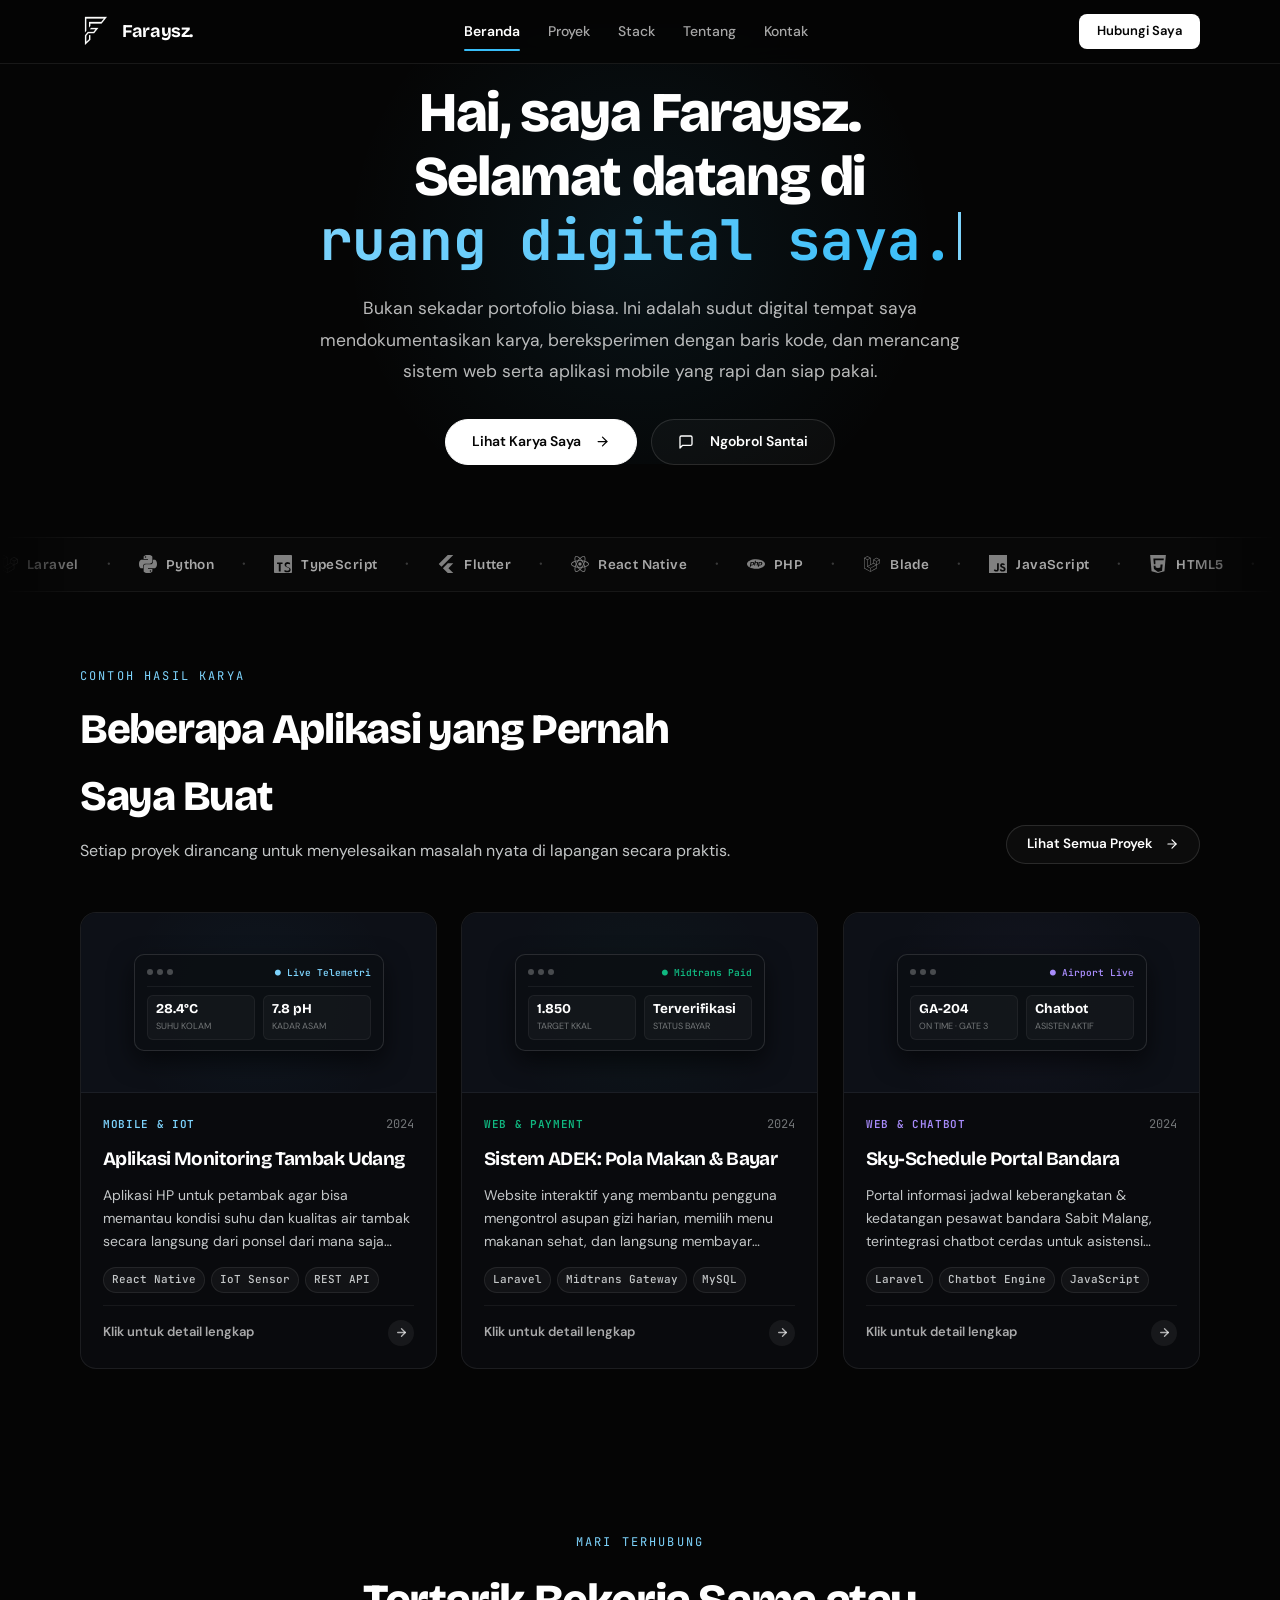
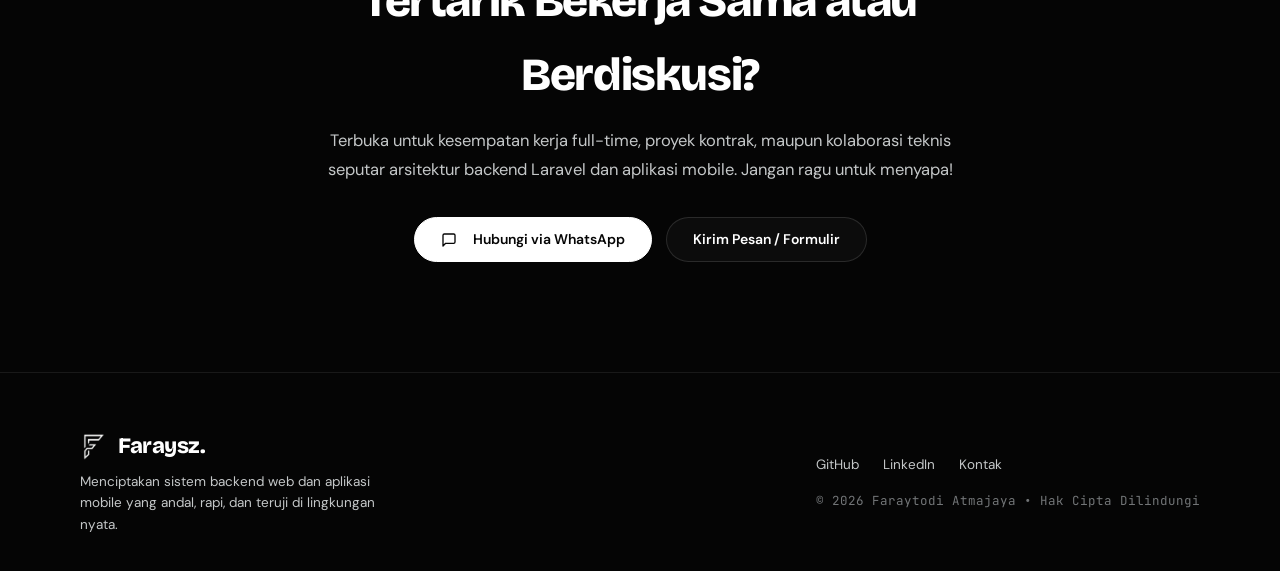
==== commit b14a4b13: "style: fix tech stack marquee logos with official white monochrome SVGs" ====
--- a/index.html
+++ b/index.html
@@ -239,77 +239,77 @@
         <!-- ==================== MARQUEE SCROLLING TICKER (TECH STACK LOGOS) ==================== -->
     <div class="marquee-wrap" aria-label="Teknologi dan Tools">
       <div class="scrolling-text" aria-hidden="false">
-        <div class="marquee-tech-item"><svg xmlns="http://www.w3.org/2000/svg" width="20" height="20" viewBox="0 0 24 24" fill="currentColor" aria-hidden="true"><path d="M23.642 5.43a.364.364 0 01.014.1v5.149c0 .135-.073.26-.189.326l-4.323 2.49v4.934a.378.378 0 01-.188.326L9.93 23.949a.316.316 0 01-.066.027c-.008.002-.016.008-.024.01a.348.348 0 01-.192 0c-.011-.002-.02-.008-.03-.012-.02-.008-.042-.014-.062-.025L.533 18.755a.376.376 0 01-.189-.326V2.974c0-.033.005-.066.014-.098.003-.012.01-.02.014-.032a.369.369 0 01.023-.058c.004-.013.015-.022.023-.033l.033-.045c.012-.01.025-.018.037-.027.014-.012.027-.024.041-.034H.53L5.043.05a.375.375 0 01.375 0L9.93 2.647h.002c.015.01.027.021.04.033l.038.027c.013.014.02.03.033.045.008.011.02.021.025.033.01.02.017.038.024.058.003.011.01.021.013.032.01.031.014.064.014.098v9.652l3.76-2.164V5.527c0-.033.004-.066.013-.098.003-.01.01-.02.013-.032a.487.487 0 01.024-.059c.007-.012.018-.02.025-.033.012-.015.021-.03.033-.043.012-.012.025-.02.037-.028.014-.01.026-.023.041-.032h.001l4.513-2.598a.375.375 0 01.375 0l4.513 2.598c.016.01.027.021.042.031.012.01.025.018.036.028.013.014.022.03.034.044.008.012.019.021.024.033.011.02.018.04.024.06.006.01.012.021.015.032zm-.74 5.032V6.179l-1.578.908-2.182 1.256v4.283zm-4.51 7.75v-4.287l-2.147 1.225-6.126 3.498v4.325zM1.093 3.624v14.588l8.273 4.761v-4.325l-4.322-2.445-.002-.003H5.04c-.014-.01-.025-.021-.04-.031-.011-.01-.024-.018-.035-.027l-.001-.002c-.013-.012-.021-.025-.031-.04-.01-.011-.021-.022-.028-.036h-.002c-.008-.014-.013-.031-.02-.047-.006-.016-.014-.027-.018-.043a.49.49 0 01-.008-.057c-.002-.014-.006-.027-.006-.041V5.789l-2.18-1.257zM5.23.81L1.47 2.974l3.76 2.164 3.758-2.164zm1.956 13.505l2.182-1.256V3.624l-1.58.91-2.182 1.255v9.435zm11.581-10.95l-3.76 2.163 3.76 2.163 3.759-2.164zm-.376 4.978L16.21 7.087 14.63 6.18v4.283l2.182 1.256 1.58.908zm-8.65 9.654l5.514-3.148 2.756-1.572-3.757-2.163-4.323 2.489-3.941 2.27z" /></svg><span>Laravel</span></div>
+        <div class="marquee-tech-item"><svg xmlns="http://www.w3.org/2000/svg" width="20" height="20" viewBox="0 0 24 24" fill="currentColor" aria-hidden="true"><path d="M23.642 5.43a.364.364 0 01.014.1v5.149c0 .135-.073.26-.189.326l-4.323 2.49v4.934a.378.378 0 01-.188.326L9.93 23.949a.316.316 0 01-.066.027c-.008.002-.016.008-.024.01a.348.348 0 01-.192 0c-.011-.002-.02-.008-.03-.012-.02-.008-.042-.014-.062-.025L.533 18.755a.376.376 0 01-.189-.326V2.974c0-.033.005-.066.014-.098.003-.012.01-.02.014-.032a.369.369 0 01.023-.058c.004-.013.015-.022.023-.033l.033-.045c.012-.01.025-.018.037-.027.014-.012.027-.024.041-.034H.53L5.043.05a.375.375 0 01.375 0L9.93 2.647h.002c.015.01.027.021.04.033l.038.027c.013.014.02.03.033.045.008.011.02.021.025.033.01.02.017.038.024.058.003.011.01.021.013.032.01.031.014.064.014.098v9.652l3.76-2.164V5.527c0-.033.004-.066.013-.098.003-.01.01-.02.013-.032a.487.487 0 01.024-.059c.007-.012.018-.02.025-.033.012-.015.021-.03.033-.043.012-.012.025-.02.037-.028.014-.01.026-.023.041-.032h.001l4.513-2.598a.375.375 0 01.375 0l4.513 2.598c.016.01.027.021.042.031.012.01.025.018.036.028.013.014.022.03.034.044.008.012.019.021.024.033.011.02.018.04.024.06.006.01.012.021.015.032zm-.74 5.032V6.179l-1.578.908-2.182 1.256v4.283zm-4.51 7.75v-4.287l-2.147 1.225-6.126 3.498v4.325zM1.093 3.624v14.588l8.273 4.761v-4.325l-4.322-2.445-.002-.003H5.04c-.014-.01-.025-.021-.04-.031-.011-.01-.024-.018-.035-.027l-.001-.002c-.013-.012-.021-.025-.031-.04-.01-.011-.021-.022-.028-.036h-.002c-.008-.014-.013-.031-.02-.047-.006-.016-.014-.027-.018-.043a.49.49 0 01-.008-.057c-.002-.014-.006-.027-.006-.041V5.789l-2.18-1.257zM5.23.81L1.47 2.974l3.76 2.164 3.758-2.164zm1.956 13.505l2.182-1.256V3.624l-1.58.91-2.182 1.255v9.435zm11.581-10.95l-3.76 2.163 3.76 2.163 3.759-2.164zm-.376 4.978L16.21 7.087 14.63 6.18v4.283l2.182 1.256 1.58.908zm-8.65 9.654l5.514-3.148 2.756-1.572-3.757-2.163-4.323 2.489-3.941 2.27z"/></svg><span>Laravel</span></div>
         <span class="dot">•</span>
         <div class="marquee-tech-item"><svg xmlns="http://www.w3.org/2000/svg" width="20" height="20" viewBox="0 0 24 24" fill="currentColor" aria-hidden="true"><path d="M11.914 0C5.82 0 6.2 2.656 6.2 2.656l.006 2.752h5.804v.826H3.896S0 5.77 0 11.9c0 6.137 3.402 5.92 3.402 5.92h2.032v-2.857s-.11-3.402 3.346-3.402h5.753s3.238.052 3.238-3.13V2.656S18.232 0 11.914 0zm-3.2 1.706a1.007 1.007 0 1 1 0 2.014 1.007 1.007 0 0 1 0-2.014zM12.086 24c6.094 0 5.714-2.656 5.714-2.656l-.006-2.752h-5.804v-.826h8.114S24 18.23 24 12.1c0-6.137-3.402-5.92-3.402-5.92h-2.032v2.857s.11 3.402-3.346 3.402h-5.753s-3.238-.052-3.238 3.13v5.774S5.768 24 12.086 24zm3.2-1.706a1.007 1.007 0 1 1 0-2.014 1.007 1.007 0 0 1 0 2.014z"/></svg><span>Python</span></div>
         <span class="dot">•</span>
         <div class="marquee-tech-item"><svg xmlns="http://www.w3.org/2000/svg" width="20" height="20" viewBox="0 0 24 24" fill="currentColor" aria-hidden="true"><path d="M1.125 0C.502 0 0 .502 0 1.125v21.75C0 23.498.502 24 1.125 24h21.75c.623 0 1.125-.502 1.125-1.125V1.125C24 .502 23.498 0 22.875 0H1.125zm17.363 9.75c.612 0 1.154.037 1.627.111a6.38 6.38 0 0 1 1.306.355v2.358a5.525 5.525 0 0 0-1.343-.448 6.643 6.643 0 0 0-1.503-.166c-.732 0-1.309.162-1.729.487-.42.325-.63.782-.63 1.372 0 .422.11.77.33 1.045.22.274.51.5.87.676.36.177.94.398 1.741.664.96.32 1.704.757 2.232 1.31.528.553.792 1.28.792 2.18 0 1.04-.383 1.868-1.149 2.483-.766.615-1.849.923-3.249.923a10.057 10.057 0 0 1-2.008-.2 7.784 7.784 0 0 1-1.792-.619v-2.433c.642.345 1.314.6 2.016.766.702.166 1.385.249 2.05.249.73 0 1.316-.164 1.757-.492.441-.328.662-.796.662-1.404 0-.441-.118-.807-.355-1.098-.237-.291-.568-.538-.992-.74-.424-.202-1.077-.456-1.958-.762-.977-.338-1.722-.79-2.235-1.356-.513-.566-.77-1.313-.77-2.241 0-1.01.373-1.82 1.12-2.43.746-.61 1.785-.915 3.117-.915zM4.076 9.94h7.305v2.122H8.895v9.813H6.388v-9.813H4.076V9.94z"/></svg><span>TypeScript</span></div>
         <span class="dot">•</span>
-        <div class="marquee-tech-item"><svg xmlns="http://www.w3.org/2000/svg" width="20" height="20" viewBox="0 0 24 24" fill="currentColor" aria-hidden="true"><path d="M14.314 0L2.3 12 6 15.7 21.684.013h-7.357zm.014 11.072L7.857 17.53l6.47 6.47H21.7l-6.46-6.468 6.46-6.46h-7.37z" /></svg><span>Flutter</span></div>
-        <span class="dot">•</span>
-        <div class="marquee-tech-item"><svg xmlns="http://www.w3.org/2000/svg" width="20" height="20" viewBox="0 0 24 24" fill="currentColor" aria-hidden="true"><path d="M14.23 12.004a2.236 2.236 0 0 1-2.235 2.236 2.236 2.236 0 0 1-2.236-2.236 2.236 2.236 0 0 1 2.235-2.236 2.236 2.236 0 0 1 2.236 2.236zm2.648-10.69c-1.346 0-3.107.96-4.888 2.622-1.78-1.653-3.542-2.602-4.887-2.602-.41 0-.783.093-1.106.278-1.375.793-1.683 3.264-.973 6.365C1.98 8.917 0 10.42 0 12.004c0 1.59 1.99 3.097 5.043 4.03-.704 3.113-.39 5.588.988 6.38.32.187.69.275 1.102.275 1.345 0 3.107-.96 4.888-2.624 1.78 1.654 3.542 2.603 4.887 2.603.41 0 .783-.09 1.106-.275 1.374-.792 1.683-3.263.973-6.365C22.02 15.096 24 13.59 24 12.004c0-1.59-1.99-3.097-5.043-4.032.704-3.11.39-5.587-.988-6.38-.318-.184-.688-.277-1.092-.278zm-.005 1.09v.006c.225 0 .406.044.558.127.666.382.955 1.835.73 3.704-.054.46-.142.945-.25 1.44-.96-.236-2.006-.417-3.107-.534-.66-.905-1.345-1.727-2.035-2.447 1.592-1.48 3.087-2.292 4.105-2.295zm-9.77.02c1.012 0 2.514.808 4.11 2.28-.686.72-1.37 1.537-2.02 2.442-1.107.117-2.154.298-3.113.538-.112-.49-.195-.964-.254-1.42-.23-1.868.054-3.32.714-3.707.19-.09.4-.127.563-.132zm4.882 3.05c.455.468.91.992 1.36 1.564-.44-.02-.89-.034-1.345-.034-.46 0-.915.01-1.36.034.44-.572.895-1.096 1.345-1.565zM12 8.1c.74 0 1.477.034 2.202.093.406.582.802 1.203 1.183 1.86.372.64.71 1.29 1.018 1.946-.308.655-.646 1.31-1.013 1.95-.38.66-.773 1.288-1.18 1.87-.728.063-1.466.098-2.21.098-.74 0-1.477-.035-2.202-.093-.406-.582-.802-1.204-1.183-1.86-.372-.64-.71-1.29-1.018-1.946.303-.657.646-1.313 1.013-1.954.38-.66.773-1.286 1.18-1.868.728-.064 1.466-.098 2.21-.098zm-3.635.254c-.24.377-.48.763-.704 1.16-.225.39-.435.782-.635 1.174-.265-.656-.49-1.31-.676-1.947.64-.15 1.315-.283 2.015-.386zm7.26 0c.695.103 1.365.23 2.006.387-.18.632-.405 1.282-.66 1.933-.2-.39-.41-.783-.64-1.174-.225-.392-.465-.774-.705-1.146zm3.063.675c.484.15.944.317 1.375.498 1.732.74 2.852 1.708 2.852 2.476-.005.768-1.125 1.74-2.857 2.475-.42.18-.88.342-1.355.493-.28-.958-.646-1.956-1.1-2.98.45-1.017.81-2.01 1.085-2.964zm-13.395.004c.278.96.645 1.957 1.1 2.98-.45 1.017-.812 2.01-1.086 2.964-.484-.15-.944-.318-1.37-.5-1.732-.737-2.852-1.706-2.852-2.474 0-.768 1.12-1.742 2.852-2.476.42-.18.88-.342 1.356-.494zm11.678 4.28c.265.657.49 1.312.676 1.948-.64.157-1.316.29-2.016.39.24-.375.48-.762.705-1.158.225-.39.435-.788.636-1.18zm-9.945.02c.2.392.41.783.64 1.175.23.39.465.772.705 1.143-.695-.102-1.365-.23-2.006-.386.18-.63.406-1.282.66-1.933zM17.92 16.32c.112.493.2.968.254 1.423.23 1.868-.054 3.32-.714 3.708-.147.09-.338.128-.563.128-1.012 0-2.514-.807-4.11-2.28.686-.72 1.37-1.536 2.02-2.44 1.107-.118 2.154-.3 3.113-.54zm-11.83.01c.96.234 2.006.415 3.107.532.66.905 1.345 1.727 2.035 2.446-1.595 1.483-3.092 2.295-4.11 2.295-.22-.005-.406-.05-.553-.132-.666-.38-.955-1.834-.73-3.703.054-.46.142-.944.25-1.438zm4.56.64c.44.02.89.034 1.345.034.46 0 .915-.01 1.36-.034-.44.572-.895 1.095-1.345 1.565-.455-.47-.91-.993-1.36-1.565z" /></svg><span>React Native</span></div>
-        <span class="dot">•</span>
-        <div class="marquee-tech-item"><svg xmlns="http://www.w3.org/2000/svg" width="20" height="20" viewBox="0 0 24 24" fill="currentColor" aria-hidden="true"><path d="M7.01 10.207h-.944l-.515 2.648h.838c.556 0 .97-.105 1.242-.314.272-.21.455-.559.55-1.049.092-.47.05-.802-.124-.995-.175-.193-.523-.29-1.047-.29zM12 5.688C5.373 5.688 0 8.514 0 12s5.373 6.313 12 6.313S24 15.486 24 12c0-3.486-5.373-6.312-12-6.312zm-3.26 7.451c-.261.25-.575.438-.917.551-.336.108-.765.164-1.285.164H5.357l-.327 1.681H3.652l1.23-6.326h2.65c.797 0 1.378.209 1.744.628.366.418.476 1.002.33 1.752a2.836 2.836 0 0 1-.305.847c-.143.255-.33.49-.561.703zm4.024.715l.543-2.799c.063-.318.039-.536-.068-.651-.107-.116-.336-.174-.687-.174H11.46l-.704 3.625H9.388l1.23-6.327h1.367l-.327 1.682h1.218c.767 0 1.295.134 1.586.401s.378.7.263 1.299l-.572 2.944h-1.389zm7.597-2.265a2.782 2.782 0 0 1-.305.847c-.143.255-.33.49-.561.703a2.44 2.44 0 0 1-.917.551c-.336.108-.765.164-1.286.164h-1.18l-.327 1.682h-1.378l1.23-6.326h2.649c.797 0 1.378.209 1.744.628.366.417.477 1.001.331 1.751zM17.766 10.207h-.943l-.516 2.648h.838c.557 0 .971-.105 1.242-.314.272-.21.455-.559.551-1.049.092-.47.049-.802-.125-.995s-.524-.29-1.047-.29z" /></svg><span>PHP</span></div>
-        <span class="dot">•</span>
-        <div class="marquee-tech-item"><svg xmlns="http://www.w3.org/2000/svg" width="20" height="20" viewBox="0 0 24 24" fill="currentColor" aria-hidden="true"><path d="m1.5 10.5 9-9 9 9-9 9-9-9zm10.5-6.879-6.879 6.879 6.879 6.879 6.879-6.879-6.879-6.879zm3 6.879a3 3 0 1 1-6 0 3 3 0 0 1 6 0z"/></svg><span>Blade</span></div>
-        <span class="dot">•</span>
-        <div class="marquee-tech-item"><svg xmlns="http://www.w3.org/2000/svg" width="20" height="20" viewBox="0 0 24 24" fill="currentColor" aria-hidden="true"><path d="M0 0h24v24H0V0zm22.034 18.276c-.175-1.095-.888-2.015-3.003-2.873-.736-.345-1.554-.585-1.797-1.14-.091-.33-.105-.51-.046-.705.15-.646.915-.84 1.515-.66.39.12.75.42.976.9 1.034-.676 1.034-.676 1.755-1.125-.27-.42-.404-.601-.586-.78-.63-.705-1.469-1.065-2.834-1.034l-.705.089c-.676.165-1.32.525-1.71 1.005-1.14 1.291-.811 3.541.569 4.471 1.365 1.02 3.361 1.244 3.616 2.205.24 1.17-.87 1.545-1.966 1.41-.811-.18-1.26-.586-1.755-1.336l-1.83 1.051c.21.48.45.689.81 1.109 1.74 1.756 6.09 1.666 6.871-1.004.029-.09.24-.705.074-1.65l.046.067zm-8.983-7.245h-2.248c0 1.938-.009 3.864-.009 5.805 0 1.232.063 2.363-.138 2.711-.33.689-1.18.601-1.566.48-.396-.196-.597-.466-.83-.855-.063-.105-.11-.196-.127-.196l-1.825 1.125c.305.63.75 1.172 1.324 1.517.855.51 2.004.675 3.207.405.783-.226 1.458-.691 1.811-1.411.51-.93.402-2.07.397-3.346.012-2.054 0-4.109 0-6.179l.004-.056z" /></svg><span>JavaScript</span></div>
-        <span class="dot">•</span>
-        <div class="marquee-tech-item"><svg xmlns="http://www.w3.org/2000/svg" width="20" height="20" viewBox="0 0 24 24" fill="currentColor" aria-hidden="true"><path d="M1.5 0h21l-1.91 21.563L11.977 24l-8.564-2.438L1.5 0zm7.031 9.75l-.232-2.718 10.059.003.23-2.622L5.412 4.41l.698 8.01h9.126l-.326 3.426-2.91.804-2.955-.81-.188-2.11H6.242l.361 4.198 5.374 1.482 5.405-1.487.747-8.193H8.531z"/></svg><span>HTML5</span></div>
+        <div class="marquee-tech-item"><svg xmlns="http://www.w3.org/2000/svg" width="20" height="20" viewBox="0 0 24 24" fill="currentColor" aria-hidden="true"><path d="M14.314 0L2.3 12 6 15.7 21.684.013h-7.357zm.014 11.072L7.857 17.53l6.47 6.47H21.7l-6.46-6.468 6.46-6.46h-7.37z"/></svg><span>Flutter</span></div>
+        <span class="dot">•</span>
+        <div class="marquee-tech-item"><svg xmlns="http://www.w3.org/2000/svg" width="20" height="20" viewBox="0 0 24 24" fill="currentColor" aria-hidden="true"><path d="M14.23 12.004a2.236 2.236 0 0 1-2.235 2.236 2.236 2.236 0 0 1-2.236-2.236 2.236 2.236 0 0 1 2.235-2.236 2.236 2.236 0 0 1 2.236 2.236zm2.648-10.69c-1.346 0-3.107.96-4.888 2.622-1.78-1.653-3.542-2.602-4.887-2.602-.41 0-.783.093-1.106.278-1.375.793-1.683 3.264-.973 6.365C1.98 8.917 0 10.42 0 12.004c0 1.59 1.99 3.097 5.043 4.03-.704 3.113-.39 5.588.988 6.38.32.187.69.275 1.102.275 1.345 0 3.107-.96 4.888-2.624 1.78 1.654 3.542 2.603 4.887 2.603.41 0 .783-.09 1.106-.275 1.374-.792 1.683-3.263.973-6.365C22.02 15.096 24 13.59 24 12.004c0-1.59-1.99-3.097-5.043-4.032.704-3.11.39-5.587-.988-6.38-.318-.184-.688-.277-1.092-.278zm-.005 1.09v.006c.225 0 .406.044.558.127.666.382.955 1.835.73 3.704-.054.46-.142.945-.25 1.44-.96-.236-2.006-.417-3.107-.534-.66-.905-1.345-1.727-2.035-2.447 1.592-1.48 3.087-2.292 4.105-2.295zm-9.77.02c1.012 0 2.514.808 4.11 2.28-.686.72-1.37 1.537-2.02 2.442-1.107.117-2.154.298-3.113.538-.112-.49-.195-.964-.254-1.42-.23-1.868.054-3.32.714-3.707.19-.09.4-.127.563-.132zm4.882 3.05c.455.468.91.992 1.36 1.564-.44-.02-.89-.034-1.345-.034-.46 0-.915.01-1.36.034.44-.572.895-1.096 1.345-1.565zM12 8.1c.74 0 1.477.034 2.202.093.406.582.802 1.203 1.183 1.86.372.64.71 1.29 1.018 1.946-.308.655-.646 1.31-1.013 1.95-.38.66-.773 1.288-1.18 1.87-.728.063-1.466.098-2.21.098-.74 0-1.477-.035-2.202-.093-.406-.582-.802-1.204-1.183-1.86-.372-.64-.71-1.29-1.018-1.946.303-.657.646-1.313 1.013-1.954.38-.66.773-1.286 1.18-1.868.728-.064 1.466-.098 2.21-.098zm-3.635.254c-.24.377-.48.763-.704 1.16-.225.39-.435.782-.635 1.174-.265-.656-.49-1.31-.676-1.947.64-.15 1.315-.283 2.015-.386zm7.26 0c.695.103 1.365.23 2.006.387-.18.632-.405 1.282-.66 1.933-.2-.39-.41-.783-.64-1.174-.225-.392-.465-.774-.705-1.146zm3.063.675c.484.15.944.317 1.375.498 1.732.74 2.852 1.708 2.852 2.476-.005.768-1.125 1.74-2.857 2.475-.42.18-.88.342-1.355.493-.28-.958-.646-1.956-1.1-2.98.45-1.017.81-2.01 1.085-2.964zm-13.395.004c.278.96.645 1.957 1.1 2.98-.45 1.017-.812 2.01-1.086 2.964-.484-.15-.944-.318-1.37-.5-1.732-.737-2.852-1.706-2.852-2.474 0-.768 1.12-1.742 2.852-2.476.42-.18.88-.342 1.356-.494zm11.678 4.28c.265.657.49 1.312.676 1.948-.64.157-1.316.29-2.016.39.24-.375.48-.762.705-1.158.225-.39.435-.788.636-1.18zm-9.945.02c.2.392.41.783.64 1.175.23.39.465.772.705 1.143-.695-.102-1.365-.23-2.006-.386.18-.63.406-1.282.66-1.933zM17.92 16.32c.112.493.2.968.254 1.423.23 1.868-.054 3.32-.714 3.708-.147.09-.338.128-.563.128-1.012 0-2.514-.807-4.11-2.28.686-.72 1.37-1.536 2.02-2.44 1.107-.118 2.154-.3 3.113-.54zm-11.83.01c.96.234 2.006.415 3.107.532.66.905 1.345 1.727 2.035 2.446-1.595 1.483-3.092 2.295-4.11 2.295-.22-.005-.406-.05-.553-.132-.666-.38-.955-1.834-.73-3.703.054-.46.142-.944.25-1.438zm4.56.64c.44.02.89.034 1.345.034.46 0 .915-.01 1.36-.034-.44.572-.895 1.095-1.345 1.565-.455-.47-.91-.993-1.36-1.565z"/></svg><span>React Native</span></div>
+        <span class="dot">•</span>
+        <div class="marquee-tech-item"><svg xmlns="http://www.w3.org/2000/svg" width="20" height="20" viewBox="0 0 24 24" fill="currentColor" aria-hidden="true"><path d="M7.01 10.207h-.944l-.515 2.648h.838c.556 0 .97-.105 1.242-.314.272-.21.455-.559.55-1.049.092-.47.05-.802-.124-.995-.175-.193-.523-.29-1.047-.29zM12 5.688C5.373 5.688 0 8.514 0 12s5.373 6.313 12 6.313S24 15.486 24 12c0-3.486-5.373-6.312-12-6.312zm-3.26 7.451c-.261.25-.575.438-.917.551-.336.108-.765.164-1.285.164H5.357l-.327 1.681H3.652l1.23-6.326h2.65c.797 0 1.378.209 1.744.628.366.418.476 1.002.33 1.752a2.836 2.836 0 0 1-.305.847c-.143.255-.33.49-.561.703zm4.024.715l.543-2.799c.063-.318.039-.536-.068-.651-.107-.116-.336-.174-.687-.174H11.46l-.704 3.625H9.388l1.23-6.327h1.367l-.327 1.682h1.218c.767 0 1.295.134 1.586.401s.378.7.263 1.299l-.572 2.944h-1.389zm7.597-2.265a2.782 2.782 0 0 1-.305.847c-.143.255-.33.49-.561.703a2.44 2.44 0 0 1-.917.551c-.336.108-.765.164-1.286.164h-1.18l-.327 1.682h-1.378l1.23-6.326h2.649c.797 0 1.378.209 1.744.628.366.417.477 1.001.331 1.751zM17.766 10.207h-.943l-.516 2.648h.838c.557 0 .971-.105 1.242-.314.272-.21.455-.559.551-1.049.092-.47.049-.802-.125-.995s-.524-.29-1.047-.29z"/></svg><span>PHP</span></div>
+        <span class="dot">•</span>
+        <div class="marquee-tech-item"><svg xmlns="http://www.w3.org/2000/svg" width="20" height="20" viewBox="0 0 32 32" fill="currentColor" aria-hidden="true"><path d="M29.98 8.331a.5.5 0 0 1 .02.12v6.011a.43.43 0 0 1-.224.38l-5.193 2.9V23.5a.43.43 0 0 1-.224.38l-10.843 6.065-.082.03c-.01 0-.02.01-.03.01a.5.5 0 0 1-.235 0c-.01 0-.02-.01-.03-.01s-.051-.02-.071-.03L2.234 23.884A.44.44 0 0 1 2 23.5V5.471a.5.5 0 0 1 .02-.12c0-.01.011-.02.021-.04s.02-.05.03-.07.021-.03.031-.04a.1.1 0 0 1 .041-.05c.01-.01.03-.02.04-.03s.031-.02.041-.03L7.641 2.06a.45.45 0 0 1 .448 0l5.416 3.031a.2.2 0 0 1 .051.04c.011.01.031.02.041.03a.2.2 0 0 1 .041.05.1.1 0 0 1 .03.04.4.4 0 0 1 .031.07c0 .01.01.02.02.04a.5.5 0 0 1 .021.11v11.262l4.51-2.533V8.451a.3.3 0 0 1 .021-.11c0-.01.01-.02.02-.04s.02-.05.03-.07.021-.03.031-.04a.1.1 0 0 1 .041-.05c.01-.01.03-.02.04-.03s.031-.03.051-.04l5.416-3.03a.45.45 0 0 1 .448 0l5.417 3.03a.2.2 0 0 1 .051.04c.01.01.03.02.04.03a.2.2 0 0 1 .041.05.1.1 0 0 1 .031.04l.03.07c.011.01.022.02.022.03m-.886 5.881v-5L27.2 10.271l-2.617 1.471v5Zm-5.417 9.042v-5L21.1 19.683l-7.36 4.081v5.051c0-.01 9.937-5.561 9.937-5.561M2.906 6.231v17.023l9.938 5.561v-5.051l-5.193-2.851c-.02-.02-.041-.03-.051-.05s-.031-.02-.041-.03-.02-.03-.04-.05-.021-.03-.031-.04a.2.2 0 0 1-.02-.05c-.011-.02-.021-.03-.021-.05a.13.13 0 0 1-.01-.06c0-.02-.01-.03-.01-.05V8.751L4.8 7.291ZM7.875 2.94 3.354 5.471l4.511 2.52 4.51-2.53Zm2.342 15.76 2.616-1.46V6.231l-1.893 1.06-2.617 1.46v11.012ZM24.125 5.921l-4.51 2.53 4.51 2.521 4.511-2.531c.01.01-4.511-2.52-4.511-2.52m-.448 5.811-2.617-1.471L19.167 9.2v5l2.616 1.46 1.894 1.061ZM13.292 23l6.618-3.671 3.309-1.84-4.511-2.521-5.192 2.9-4.735 2.65Z"/></svg><span>Blade</span></div>
+        <span class="dot">•</span>
+        <div class="marquee-tech-item"><svg xmlns="http://www.w3.org/2000/svg" width="20" height="20" viewBox="0 0 24 24" fill="currentColor" aria-hidden="true"><path fill-rule="evenodd" clip-rule="evenodd" d="M0 0h24v24H0V0zm22.034 18.276c-.175-1.095-.888-2.015-3.003-2.873-.736-.345-1.554-.585-1.797-1.14-.091-.33-.105-.51-.046-.705.15-.646.915-.84 1.515-.66.39.12.75.42.976.9 1.034-.676 1.034-.676 1.755-1.125-.27-.42-.404-.601-.586-.78-.63-.705-1.469-1.065-2.834-1.034l-.705.089c-.676.165-1.32.525-1.71 1.005-1.14 1.291-.811 3.541.569 4.471 1.365 1.02 3.361 1.244 3.616 2.205.24 1.17-.87 1.545-1.966 1.41-.811-.18-1.26-.586-1.755-1.336l-1.83 1.051c.21.48.45.689.81 1.109 1.74 1.756 6.09 1.666 6.871-1.004.029-.09.24-.705.074-1.65l.046.067zm-8.983-7.245h-2.248c0 1.938-.009 3.864-.009 5.805 0 1.232.063 2.363-.138 2.711-.33.689-1.18.601-1.566.48-.396-.196-.597-.466-.83-.855-.063-.105-.11-.196-.127-.196l-1.825 1.125c.305.63.75 1.172 1.324 1.517.855.51 2.004.675 3.207.405.783-.226 1.458-.691 1.811-1.411.51-.93.402-2.07.397-3.346.012-2.054 0-4.109 0-6.179l.004-.056z"/></svg><span>JavaScript</span></div>
+        <span class="dot">•</span>
+        <div class="marquee-tech-item"><svg xmlns="http://www.w3.org/2000/svg" width="20" height="20" viewBox="0 0 24 24" fill="currentColor" aria-hidden="true"><path d="M1.5 0h21l-1.91 21.563L11.977 24l-8.564-2.438L1.5 0zm7.031 9.75l-.234-2.625h11.203l.235-2.625H5.812l.704 7.875h8.906l-.375 4.125-3.07.844-3.047-.844-.188-2.11H6.188l.375 4.219L11.977 22.5l5.437-1.5.75-8.375H8.531z"/></svg><span>HTML5</span></div>
         <span class="dot">•</span>
         <div class="marquee-tech-item"><svg xmlns="http://www.w3.org/2000/svg" width="20" height="20" viewBox="0 0 24 24" fill="currentColor" aria-hidden="true"><path d="M1.5 0h21l-1.91 21.563L11.977 24l-8.565-2.438L1.5 0zm17.09 4.413L5.41 4.41l.23 2.622 10.292.003-.23 2.715H8.532l.233 2.673h6.69l-.325 3.425-2.91.804-2.956-.81-.188-2.11H6.46l.361 4.198 5.374 1.482 5.405-1.487.99-10.873z"/></svg><span>CSS3</span></div>
         <span class="dot">•</span>
-        <div class="marquee-tech-item"><svg xmlns="http://www.w3.org/2000/svg" width="20" height="20" viewBox="0 0 24 24" fill="currentColor" aria-hidden="true"><path d="M16.405 5.501c-.115 0-.193.014-.274.033v.013h.014c.054.104.146.18.214.273.054.107.1.214.154.32l.014-.015c.094-.066.14-.172.14-.333-.04-.047-.046-.094-.08-.14-.04-.067-.126-.1-.18-.153zM5.77 18.695h-.927a50.854 50.854 0 00-.27-4.41h-.008l-1.41 4.41H2.45l-1.4-4.41h-.01a72.892 72.892 0 00-.195 4.41H0c.055-1.966.192-3.81.41-5.53h1.15l1.335 4.064h.008l1.347-4.064h1.095c.242 2.015.384 3.86.428 5.53zm4.017-4.08c-.378 2.045-.876 3.533-1.492 4.46-.482.716-1.01 1.073-1.583 1.073-.153 0-.34-.046-.566-.138v-.494c.11.017.24.026.386.026.268 0 .483-.075.647-.222.197-.18.295-.382.295-.605 0-.155-.077-.47-.23-.944L6.23 14.615h.91l.727 2.36c.164.536.233.91.205 1.123.4-1.064.678-2.227.835-3.483zm12.325 4.08h-2.63v-5.53h.885v4.85h1.745zm-3.32.135l-1.016-.5c.09-.076.177-.158.255-.25.433-.506.648-1.258.648-2.253 0-1.83-.718-2.746-2.155-2.746-.704 0-1.254.232-1.65.697-.43.508-.646 1.256-.646 2.245 0 .972.19 1.686.574 2.14.35.41.877.615 1.583.615.264 0 .506-.033.725-.098l1.325.772.36-.622zM15.5 17.588c-.225-.36-.337-.94-.337-1.736 0-1.393.424-2.09 1.27-2.09.443 0 .77.167.977.5.224.362.336.936.336 1.723 0 1.404-.424 2.108-1.27 2.108-.445 0-.77-.167-.978-.5zm-1.658-.425c0 .47-.172.856-.516 1.156-.344.3-.803.45-1.384.45-.543 0-1.064-.172-1.573-.515l.237-.476c.438.22.833.328 1.19.328.332 0 .593-.073.783-.22a.754.754 0 00.3-.615c0-.33-.23-.61-.648-.845-.388-.213-1.163-.657-1.163-.657-.422-.307-.632-.636-.632-1.177 0-.45.157-.81.47-1.085.315-.278.72-.415 1.22-.415.512 0 .98.136 1.4.41l-.213.476a2.726 2.726 0 00-1.064-.23c-.283 0-.502.068-.654.206a.685.685 0 00-.248.524c0 .328.234.61.666.85.393.215 1.187.67 1.187.67.433.305.648.63.648 1.168zm9.382-5.852c-.535-.014-.95.04-1.297.188-.1.04-.26.04-.274.167.055.053.063.14.11.214.08.134.218.313.346.407.14.11.28.216.427.31.26.16.555.255.81.416.145.094.293.213.44.313.073.05.12.14.214.172v-.02c-.046-.06-.06-.147-.105-.214-.067-.067-.134-.127-.2-.193a3.223 3.223 0 00-.695-.675c-.214-.146-.682-.35-.77-.595l-.013-.014c.146-.013.32-.066.46-.106.227-.06.435-.047.67-.106.106-.027.213-.06.32-.094v-.06c-.12-.12-.21-.283-.334-.395a8.867 8.867 0 00-1.104-.823c-.21-.134-.476-.22-.697-.334-.08-.04-.214-.06-.26-.127-.12-.146-.19-.34-.275-.514a17.69 17.69 0 01-.547-1.163c-.12-.262-.193-.523-.34-.763-.69-1.137-1.437-1.826-2.586-2.5-.247-.14-.543-.2-.856-.274-.167-.008-.334-.02-.5-.027-.11-.047-.216-.174-.31-.235-.38-.24-1.364-.76-1.644-.072-.18.434.267.862.422 1.082.115.153.26.328.34.5.047.116.06.235.107.356.106.294.207.622.347.897.073.14.153.287.247.413.054.073.146.107.167.227-.094.136-.1.334-.154.5-.24.757-.146 1.693.194 2.25.107.166.362.534.703.393.3-.12.234-.5.32-.835.02-.08.007-.133.048-.187v.015c.094.188.188.367.274.555.206.328.566.668.867.895.16.12.287.328.487.402v-.02h-.015c-.043-.058-.1-.086-.154-.133a3.445 3.445 0 01-.35-.4 8.76 8.76 0 01-.747-1.218c-.11-.21-.202-.436-.29-.643-.04-.08-.04-.2-.107-.24-.1.146-.247.273-.32.453-.127.288-.14.642-.188 1.01-.027.007-.014 0-.027.014-.214-.052-.287-.274-.367-.46-.2-.475-.233-1.238-.06-1.785.047-.14.247-.582.167-.716-.042-.127-.174-.2-.247-.303a2.478 2.478 0 01-.24-.427c-.16-.374-.24-.788-.414-1.162-.08-.173-.22-.354-.334-.513-.127-.18-.267-.307-.368-.52-.033-.073-.08-.194-.027-.274.014-.054.042-.075.094-.09.088-.072.335.022.422.062.247.1.455.194.662.334.094.066.195.193.315.226h.14c.214.047.455.014.655.073.355.114.675.28.962.46a5.953 5.953 0 012.085 2.286c.08.154.115.295.188.455.14.33.313.663.455.982.14.315.275.636.476.897.1.14.502.213.682.286.133.06.34.115.46.188.23.14.454.3.67.454.11.076.443.243.463.378z" /></svg><span>MySQL</span></div>
-        <span class="dot">•</span>
-        <div class="marquee-tech-item"><svg xmlns="http://www.w3.org/2000/svg" width="20" height="20" viewBox="0 0 24 24" fill="currentColor" aria-hidden="true"><path d="M4.105 4.105S9.158 1.58 11.684.316a3.079 3.079 0 0 1 1.481-.315c.766.047 1.677.788 1.677.788L24 9.948v9.789h-4.263V24H9.789l-9-9C.303 14.5 0 13.795 0 13.105c0-.319.18-.818.316-1.105l3.789-7.895zm.679.679v11.787c.002.543.021 1.024.498 1.508L10.204 23h8.533v-4.263L4.784 4.784zm12.055-.678c-.899-.896-1.809-1.78-2.74-2.643-.302-.267-.567-.468-1.07-.462-.37.014-.87.195-.87.195L6.341 4.105l10.498.001z" /></svg><span>Dart</span></div>
-        <span class="dot">•</span>
-        <div class="marquee-tech-item"><svg xmlns="http://www.w3.org/2000/svg" width="20" height="20" viewBox="0 0 24 24" fill="currentColor" aria-hidden="true"><path d="M11.915 0 11.7.215C9.515 2.4 7.47 6.39 6.046 10.483c-1.064 1.024-3.633 2.81-3.711 3.551-.093.87 1.746 2.611 1.55 3.235-.198.625-1.304 1.408-1.014 1.939.1.188.823.011 1.277-.491a13.389 13.389 0 0 0-.017 2.14c.076.906.27 1.668.643 2.232.372.563.956.911 1.667.911.397 0 .727-.114 1.024-.264.298-.149.571-.33.91-.5.68-.34 1.634-.666 3.53-.604 1.903.062 2.872.39 3.559.704.687.314 1.15.664 1.925.664.767 0 1.395-.336 1.807-.9.412-.563.631-1.33.72-2.24.06-.623.055-1.32 0-2.066.454.45 1.117.604 1.213.424.29-.53-.816-1.314-1.013-1.937-.198-.624 1.642-2.366 1.549-3.236-.08-.748-2.707-2.568-3.748-3.586C16.428 6.374 14.308 2.394 12.13.215zm.175 6.038a2.95 2.95 0 0 1 2.943 2.942 2.95 2.95 0 0 1-2.943 2.943A2.95 2.95 0 0 1 9.148 8.98a2.95 2.95 0 0 1 2.942-2.942zM8.685 7.983a3.515 3.515 0 0 0-.145.997c0 1.951 1.6 3.55 3.55 3.55 1.95 0 3.55-1.598 3.55-3.55 0-.329-.046-.648-.132-.951.334.095.64.208.915.336a42.699 42.699 0 0 1 2.042 5.829c.678 2.545 1.01 4.92.846 6.607-.082.844-.29 1.51-.606 1.94-.315.431-.713.651-1.315.651-.593 0-.932-.27-1.673-.61-.741-.338-1.825-.694-3.792-.758-1.974-.064-3.073.293-3.821.669-.375.188-.659.373-.911.5s-.466.2-.752.2c-.53 0-.876-.209-1.16-.64-.285-.43-.474-1.101-.545-1.948-.141-1.693.176-4.069.823-6.614a43.155 43.155 0 0 1 1.934-5.783c.348-.167.749-.31 1.192-.425zm-3.382 4.362a.216.216 0 0 1 .13.031c-.166.56-.323 1.116-.463 1.665a33.849 33.849 0 0 0-.547 2.555 3.9 3.9 0 0 0-.2-.39c-.58-1.012-.914-1.642-1.16-2.08.315-.24 1.679-1.755 2.24-1.781zm13.394.01c.562.027 1.926 1.543 2.24 1.783-.246.438-.58 1.068-1.16 2.08a4.428 4.428 0 0 0-.163.309 32.354 32.354 0 0 0-.562-2.49 40.579 40.579 0 0 0-.482-1.652.216.216 0 0 1 .127-.03z" /></svg><span>Java</span></div>
-        <span class="dot">•</span>
-        <div class="marquee-tech-item"><svg xmlns="http://www.w3.org/2000/svg" width="20" height="20" viewBox="0 0 24 24" fill="currentColor" aria-hidden="true"><path d="M12.001,4.8c-3.2,0-5.2,1.6-6,4.8c1.2-1.6,2.6-2.2,4.2-1.8c0.913,0.228,1.565,0.89,2.288,1.624 C13.666,10.618,15.027,12,18.001,12c3.2,0,5.2-1.6,6-4.8c-1.2,1.6-2.6,2.2-4.2,1.8c-0.913-0.228-1.565-0.89-2.288-1.624 C16.337,6.182,14.976,4.8,12.001,4.8z M6.001,12c-3.2,0-5.2,1.6-6,4.8c1.2-1.6,2.6-2.2,4.2-1.8c0.913,0.228,1.565,0.89,2.288,1.624 c1.177,1.194,2.538,2.576,5.512,2.576c3.2,0,5.2-1.6,6-4.8c-1.2,1.6-2.6,2.2-4.2,1.8c-0.913-0.228-1.565-0.89-2.288-1.624 C10.337,13.382,8.976,12,6.001,12z" /></svg><span>Tailwind CSS</span></div>
-        <span class="dot">•</span>
-        <div class="marquee-tech-item"><svg xmlns="http://www.w3.org/2000/svg" width="20" height="20" viewBox="0 0 24 24" fill="currentColor" aria-hidden="true"><path d="M23.546 10.93L13.067.452c-.604-.603-1.582-.603-2.188 0L8.708 2.627l2.76 2.76c.645-.215 1.379-.07 1.889.441.516.515.658 1.258.438 1.9l2.658 2.66c.645-.223 1.387-.078 1.9.435.721.72.721 1.884 0 2.604-.719.719-1.881.719-2.6 0-.539-.541-.674-1.337-.404-1.996L12.86 8.955v6.525c.176.086.342.203.488.348.713.721.713 1.883 0 2.6-.719.721-1.889.721-2.609 0-.719-.719-.719-1.879 0-2.598.182-.18.387-.316.605-.406V8.835c-.217-.091-.424-.222-.6-.401-.545-.545-.676-1.342-.396-2.009L7.636 3.7.45 10.881c-.6.605-.6 1.584 0 2.189l10.48 10.477c.604.604 1.582.604 2.186 0l10.43-10.43c.605-.603.605-1.582 0-2.187" /></svg><span>Git</span></div>
-        <span class="dot">•</span>
-        <div class="marquee-tech-item"><svg xmlns="http://www.w3.org/2000/svg" width="20" height="20" viewBox="0 0 24 24" fill="currentColor" aria-hidden="true"><path d="M13.526.002C6.915.228 1.574 5.568 1.348 12.18c-.241 7.037 5.253 12.872 12.235 12.872.23 0 .461-.007.69-.02 4.113-.238 7.697-2.443 9.727-5.832.321-.537-.024-1.222-.647-1.282l-5.636-.541a.574.574 0 0 1-.482-.363l-1.472-3.834c-.13-.339.068-.71.417-.781l5.441-1.111a.63.63 0 0 0 .465-.436c.642-2.17.487-4.526-.492-6.574-1.849-3.864-5.688-6.302-9.988-6.302-.279 0-.557.009-.834.026zm.05 4.673c3.84 0 7.018 2.877 7.469 6.643l-3.327.679.914 2.381 3.444.331c-1.393 2.857-4.225 4.792-7.468 4.908-4.498.161-8.239-3.354-8.406-7.854-.173-4.664 3.6-8.529 8.264-8.541.37-.001.739.018 1.11.053z"/></svg><span>Postman</span></div>
+        <div class="marquee-tech-item"><svg xmlns="http://www.w3.org/2000/svg" width="20" height="20" viewBox="0 0 128 128" fill="currentColor" aria-hidden="true"><path d="M37.89 83.16c-3.15 17-7.29 29.36-12.44 37.08-4.01 5.96-8.4 8.94-13.17 8.94-1.28 0-2.83-.39-4.71-1.17v-4.1c1.88.78 3.43 1.17 4.71 1.17 2.21 0 4.01-1.08 5.4-3.23 1.63-2.52 3.15-5.96 4.56-10.31-3.61-.1-6.52-.73-8.73-1.88-2.21-1.15-3.32-2.73-3.32-4.74 0-1.84.97-3.41 2.91-4.71s4.53-1.95 7.78-1.95c1.19 0 2.45.1 3.79.31l1.52-5.46-1.18-.32c-3.32-.87-5.91-2.15-7.78-3.83-1.87-1.68-2.8-3.79-2.8-6.33 0-2.56.98-4.79 2.94-6.69 1.96-1.9 4.67-2.85 8.14-2.85 1.54 0 3.23.23 5.07.69.57-2.5 1.34-4.82 2.32-6.97.98-2.15 2.18-3.88 3.6-5.19 1.42-1.31 3.12-1.96 5.1-1.96 1.94 0 3.51.58 4.71 1.74 1.2 1.16 1.96 2.76 2.28 4.8.32 2.04.14 4.38-.54 7.03-.68 2.65-1.74 5.37-3.19 8.16-1.45 2.79-3.26 5.38-5.43 7.78zm50.62 1.05c-3.08 6.44-7.25 11.75-12.51 15.93-5.26 4.18-11.45 6.27-18.57 6.27-6.23 0-11.39-1.57-15.48-4.71-4.09-3.14-6.14-7.78-6.14-13.92 0-6.14 2.05-11.08 6.14-14.82 4.09-3.74 9.42-5.61 16-5.61 6.58 0 11.91 1.87 16 5.61 4.09 3.74 6.14 8.68 6.14 14.82 0 1.48-.12 2.96-.36 4.43h-34.9c.47 4.11 1.92 7.21 4.35 9.3 2.43 2.09 5.62 3.14 9.57 3.14 4.95 0 9.17-1.78 12.66-5.34 3.49-3.56 5.66-8.23 6.51-14.01l7.13 1.92zm-26.6-6.61c-.32-3.14-1.42-5.55-3.3-7.23-1.88-1.68-4.32-2.52-7.32-2.52-2.9 0-5.3.84-7.2 2.52-1.9 1.68-3.08 4.09-3.54 7.23h21.36zM123.63 75.84c-1.34-1.3-3.1-2.07-5.28-2.31-2.18-.24-4.88-.13-8.1 3.42-3.22 3.55-6.67 8.24-10.35 14.07-3.68 5.83-7.55 12.01-11.61 18.54-4.06 6.53-7.96 12.78-11.7 18.75l-4.14-2.88c3.62-5.75 7.42-11.78 11.4-18.09 3.98-6.31 7.82-12.37 11.52-18.18 3.7-5.81 7.26-10.65 10.68-14.52 3.42-3.87 6.64-6.44 9.66-7.71 3.02-1.27 5.79-1.43 8.31-.48 2.52.95 4.3 2.65 5.34 5.1 1.04 2.45 1.11 5.32.21 8.61l-5.94-1.52c.67-2.34.61-4.22-.18-5.64-.79-1.42-1.99-2.3-3.6-2.64z"/></svg><span>MySQL</span></div>
+        <span class="dot">•</span>
+        <div class="marquee-tech-item"><svg xmlns="http://www.w3.org/2000/svg" width="20" height="20" viewBox="0 0 24 24" fill="currentColor" aria-hidden="true"><path d="M4.105 4.105S9.158 1.58 11.684.316a3.079 3.079 0 0 1 1.481-.315c.766.047 1.677.788 1.677.788L24 9.948v9.789h-4.263V24H9.789l-9-9C.303 14.5 0 13.795 0 13.105c0-.319.18-.818.316-1.105l3.789-7.895zm.679.679v11.787c.002.543.021 1.024.498 1.508L10.204 23h8.533v-4.263L4.784 4.784zm12.055-.678c-.899-.896-1.809-1.78-2.74-2.643-.302-.267-.567-.468-1.07-.462-.37.014-.87.195-.87.195L6.341 4.105l10.498.001z"/></svg><span>Dart</span></div>
+        <span class="dot">•</span>
+        <div class="marquee-tech-item"><svg xmlns="http://www.w3.org/2000/svg" width="20" height="20" viewBox="0 0 128 128" fill="currentColor" aria-hidden="true"><path d="M47.617 98.12s-4.767 2.774 3.397 3.71c9.892 1.13 14.947.968 25.845-1.092 0 0 2.871 1.795 6.873 3.351-24.439 10.47-55.308-.607-36.115-5.969zm-2.988-13.665s-5.348 3.959 2.823 4.805c10.567 1.091 18.91 1.18 33.354-1.6 0 0 1.993 2.025 5.132 3.131-29.542 8.64-62.446.68-41.309-6.336zM69.802 61.271c6.025 6.935-1.58 13.17-1.58 13.17s15.289-7.891 8.269-17.777c-6.559-9.215-11.587-13.792 15.635-29.58 0 .001-42.731 10.67-22.324 34.187zM102.123 108.229s3.529 2.91-3.888 5.159c-14.102 4.272-58.706 5.56-71.094.171-4.451-1.938 3.899-4.625 6.526-5.192 2.739-.593 4.303-.485 4.303-.485-4.953-3.487-32.013 6.85-13.743 9.815 49.821 8.076 90.817-3.637 77.896-9.468zM49.912 70.294s-22.686 5.389-8.033 7.348c6.188.828 18.518.638 30.011-.326 9.39-.789 18.813-2.474 18.813-2.474s-3.308 1.419-5.704 3.053c-23.042 6.061-67.544 3.238-54.731-2.958 10.832-5.239 19.644-4.643 19.644-4.643zm40.697 22.747c23.421-12.167 12.591-23.86 5.032-22.285-1.848.385-2.677.72-2.677.72s.688-1.079 2-1.543c14.953-5.255 26.451 15.503-4.823 23.725 0-.002.359-.327.468-.617zM76.491 1.587S89.459 14.563 64.188 34.51c-20.266 16.006-4.621 25.13-.007 35.559-11.831-10.673-20.509-20.07-14.688-28.815C58.041 28.42 81.722 22.195 76.491 1.587zM52.214 126.021c22.476 1.437 57-.8 57.817-11.436 0 0-1.571 4.032-18.577 7.231-19.186 3.612-42.854 3.191-56.887.874 0 .001 2.875 2.381 17.647 3.331z"/></svg><span>Java</span></div>
+        <span class="dot">•</span>
+        <div class="marquee-tech-item"><svg xmlns="http://www.w3.org/2000/svg" width="20" height="20" viewBox="0 0 24 24" fill="currentColor" aria-hidden="true"><path d="M12.001,4.8c-3.2,0-5.2,1.6-6,4.8c1.2-1.6,2.6-2.2,4.2-1.8c0.913,0.228,1.565,0.89,2.288,1.624 C13.666,10.618,15.027,12,18.001,12c3.2,0,5.2-1.6,6-4.8c-1.2,1.6-2.6,2.2-4.2,1.8c-0.913-0.228-1.565-0.89-2.288-1.624 C16.337,6.182,14.976,4.8,12.001,4.8z M6.001,12c-3.2,0-5.2,1.6-6,4.8c1.2-1.6,2.6-2.2,4.2-1.8c0.913,0.228,1.565,0.89,2.288,1.624 c1.177,1.194,2.538,2.576,5.512,2.576c3.2,0,5.2-1.6,6-4.8c-1.2,1.6-2.6,2.2-4.2,1.8c-0.913-0.228-1.565-0.89-2.288-1.624 C10.337,13.382,8.976,12,6.001,12z"/></svg><span>Tailwind CSS</span></div>
+        <span class="dot">•</span>
+        <div class="marquee-tech-item"><svg xmlns="http://www.w3.org/2000/svg" width="20" height="20" viewBox="0 0 24 24" fill="currentColor" aria-hidden="true"><path d="M23.546 10.93L13.067.452c-.604-.603-1.582-.603-2.188 0L8.708 2.627l2.76 2.76c.645-.215 1.379-.07 1.889.441.516.515.658 1.258.438 1.9l2.658 2.66c.645-.223 1.387-.078 1.9.435.721.72.721 1.884 0 2.604-.719.719-1.881.719-2.6 0-.539-.541-.674-1.337-.404-1.996L12.86 8.955v6.525c.176.086.342.203.488.348.713.721.713 1.883 0 2.6-.719.721-1.889.721-2.609 0-.719-.719-.719-1.879 0-2.598.182-.18.387-.316.605-.406V8.835c-.217-.091-.424-.222-.6-.401-.545-.545-.676-1.342-.396-2.009L7.636 3.7.45 10.881c-.6.605-.6 1.584 0 2.189l10.48 10.477c.604.604 1.582.604 2.186 0l10.43-10.43c.605-.603.605-1.582 0-2.187"/></svg><span>Git</span></div>
+        <span class="dot">•</span>
+        <div class="marquee-tech-item"><svg xmlns="http://www.w3.org/2000/svg" width="20" height="20" viewBox="0 0 128 128" fill="currentColor" aria-hidden="true"><path d="M91.078 24.164a10.038 10.038 0 0 0-5.781 2.426 10.028 10.028 0 0 0-1.54 13.465 10.028 10.028 0 0 0 13.276 2.715h.002v.001l.156.155a10.63 10.63 0 0 0 1.965-1.45A10.341 10.341 0 0 0 99 27.107v-.002l-8.844 8.789-.156-.155 8.844-8.793a10.038 10.038 0 0 0-7.766-2.78zM79.434 38.551c-4.24-.007-11.163 4.799-28.067 21.703l.084.086c-.092-.032-.185-.035-.185-.035l-6.364 6.308a1.035 1.035 0 0 0 .93 1.762l10.914-2.328a.307.307 0 0 0 .092-.17l.242.25-3.72 3.69h-.18l-22.086 22.26 7.086 6.824a1.254 1.254 0 0 0 1.476.149 1.327 1.327 0 0 0 .645-1.356l-1.035-4.5a.534.534 0 0 1 0-.62 117.285 117.285 0 0 0 26.738-17.583l-4.535-4.537.086-.014-2.69-2.689.172-.174.182.186-.094.091 7.137 7.293v-.003c13.68-12.954 23.39-23.367 20.865-30.375a3.83 3.83 0 0 0-1.107-2.208v.004a3.778 3.778 0 0 0-.483-.306c-.083-.088-.156-.178-.244-.264l-.066.066a3.778 3.778 0 0 0-.582-.29l.289-.292c-1.796-1.6-3.28-2.924-5.5-2.93zM30.94 92.21l-5.171 5.172v.004a1.03 1.03 0 0 0-.457 1.125 1.035 1.035 0 0 0 .921.789l12.672.875-7.965-7.965zM91.95 23.31a11.047 11.047 0 0 0-7.759 3.17 10.988 10.988 0 0 0-2.39 11.641c-4.741-2.03-11.155 1.51-31.106 21.457a.932.932 0 0 0-.037.094 1.242 1.242 0 0 0-.119.062l-6.309 6.364a1.97 1.97 0 0 0-.363 2.324 2.012 2.012 0 0 0 1.707.984l.313-.203 8.424-1.797-4.03 4.067a.873.873 0 0 0-.054.166l-19.75 19.799a.798.798 0 0 0-.192.238l-5.086 5.09a1.967 1.967 0 0 0-.414 2.043 1.995 1.995 0 0 0 1.656 1.265l12.618.88a1.01 1.01 0 0 0 .52-.415.886.886 0 0 0 0-1.035l-.026-.025a2.243 2.243 0 0 0 .705-.58 2.237 2.237 0 0 0 .406-1.876l-.984-4.187a126.725 126.725 0 0 0 26.334-16.861 1.091 1.091 0 0 0 .248.103c.254-.019.492-.128.672-.308 13.55-12.83 21.515-21.622 21.515-28.602a8.03 8.03 0 0 0-.431-2.85 10.957 10.957 0 0 0 3.845.83l-.015.004a11.219 11.219 0 0 0 5.183-1.45.775.775 0 0 0 .004.001.835.835 0 0 0 .617-.055 9.398 9.398 0 0 0 2.07-1.652 10.873 10.873 0 0 0 3.258-7.758 10.873 10.873 0 0 0-3.257-7.758.93.93 0 0 0-.118-.091 11.045 11.045 0 0 0-7.656-3.078zm-.087 1.772a9.27 9.27 0 0 1 5.586 1.914l-8.068 8.117a.84.84 0 0 0-.076.098.83.83 0 0 0-.239.55.832.832 0 0 0 .313.65h.002l6.1 6.1a9.044 9.044 0 0 1-10.028-1.913c-2.586-2.6-3.336-6.504-1.953-9.891 1.383-3.39 4.68-5.605 8.363-5.625zm7.12 3.432a8.87 8.87 0 0 1 2.033 5.674 9.15 9.15 0 0 1-2.688 6.464 9.989 9.989 0 0 1-1.098.895L92.307 36.7l-.963-.963.265-.265 7.373-6.96zm-.366 4.193a.777.777 0 0 0-.55.031.731.731 0 0 0-.36.426.73.73 0 0 0 .05.559 2.226 2.226 0 0 1-.257 2.328.64.64 0 0 0-.195.488c.004.184.07.36.195.492a.58.58 0 0 0 .414 0 .68.68 0 0 0 .672-.207 3.573 3.573 0 0 0 .465-3.777v.004a.777.777 0 0 0-.434-.344zM79.34 39.43a5.584 5.584 0 0 1 3.31 1.226 4.756 4.756 0 0 0-2.681 1.34L57.162 64.701l-4.476-4.476c11.828-11.772 19.06-17.921 23.556-19.936a5.584 5.584 0 0 1 3.098-.86zm3.965 2.96a2.895 2.895 0 0 1 2.043.844 2.786 2.786 0 0 1 .879 2.121 2.869 2.869 0 0 1-.985 2.07l-24.25 21.106-2.617-2.617 22.887-22.68a2.895 2.895 0 0 1 2.043-.843zm2.994 6.698c-1.69 6.702-10.647 15.783-19.987 24.607l-3.777-3.773L86.3 49.088zM51.367 61.547l.274.27 3.513 3.513-9.63 2.06 5.843-5.843zm5.793 5.84.004.004 1.168 1.195a1.086 1.086 0 0 0 .018.084l.078.012.248.254.82.84-5.385.66 3.05-3.05zm3.867 4.076 3.578 3.576A126.992 126.992 0 0 1 38.75 91.695a1.44 1.44 0 0 0-.777 1.653l1.035 4.5a.31.31 0 0 1 0 .363.31.31 0 0 1-.414 0l-6.102-6.152L51.3 72.975l9.728-1.512zm-29.933 21.94.869.814 4.492 4.492-10.016-.648 4.655-4.659z"/></svg><span>Postman</span></div>
         <span class="dot">•</span>
         <div class="marquee-tech-item"><svg xmlns="http://www.w3.org/2000/svg" width="20" height="20" viewBox="0 0 24 24" fill="currentColor" aria-hidden="true"><path d="M13.983 11.078h2.119a.186.186 0 00.186-.185V9.006a.186.186 0 00-.186-.186h-2.119a.185.185 0 00-.185.185v1.888c0 .102.083.185.185.185m-2.954-5.43h2.118a.186.186 0 00.186-.186V3.574a.186.186 0 00-.186-.185h-2.118a.185.185 0 00-.185.185v1.888c0 .102.082.185.185.185m0 2.716h2.118a.187.187 0 00.186-.186V6.29a.186.186 0 00-.186-.185h-2.118a.185.185 0 00-.185.185v1.887c0 .102.082.186.185.186m-2.93 0h2.12a.186.186 0 00.184-.186V6.29a.185.185 0 00-.185-.185H8.1a.185.185 0 00-.185.185v1.887c0 .102.083.186.185.186m-2.964 0h2.119a.186.186 0 00.185-.186V6.29a.185.185 0 00-.185-.185H5.136a.186.186 0 00-.186.185v1.887c0 .102.084.186.186.186m5.893 2.715h2.119a.186.186 0 00.186-.185V9.006a.186.186 0 00-.186-.186h-2.119a.185.185 0 00-.185.185v1.888c0 .102.082.185.185.185m-2.93 0h2.12a.185.185 0 00.184-.185V9.006a.185.185 0 00-.184-.186h-2.12a.185.185 0 00-.184.186v1.888c0 .102.083.185.185.185m-2.964 0h2.119a.185.185 0 00.185-.185V9.006a.185.185 0 00-.185-.186H5.136a.186.186 0 00-.186.186v1.888c0 .102.084.185.186.185m-2.928 0h2.119a.185.185 0 00.185-.185V9.006a.185.185 0 00-.185-.186H2.208a.186.186 0 00-.186.186v1.888c0 .102.084.185.186.185M23.95 10.97c-.368-.69-1.077-.962-1.745-.812-.224.05-.444.152-.647.288-.309-.452-.803-.732-1.378-.715-.558.016-1.066.305-1.365.75-.417-.234-.93-.298-1.428-.157-.27.076-.514.217-.714.406V7.954a.434.434 0 00-.434-.434H17.2a.434.434 0 00-.434.434v3.124h-1.042V8.388a.434.434 0 00-.434-.434h-1.042a.434.434 0 00-.434.434v2.688H13.2V5.672a.434.434 0 00-.434-.434h-1.042a.434.434 0 00-.434.434v5.404h-1.042V8.388a.434.434 0 00-.434-.434H9.206a.434.434 0 00-.434.434v2.688H7.73V8.388a.434.434 0 00-.434-.434H6.254a.434.434 0 00-.434.434v2.688H4.778V8.388a.434.434 0 00-.434-.434H3.302a.434.434 0 00-.434.434v2.688H1.826V9.43a.434.434 0 00-.434-.434H.434A.434.434 0 000 9.43v3.714c0 3.237 1.838 5.768 4.777 6.64 1.34.397 2.827.487 4.293.26 2.052-.317 4.148-1.282 5.753-2.656 2.222-1.902 3.64-4.322 3.864-6.94.393-.11.758-.337 1.026-.66.368.423.905.65 1.472.585.558-.063 1.035-.398 1.284-.897.29-.583.21-1.228-.219-1.506z"/></svg><span>Docker</span></div>
         <span class="dot">•</span>
-        <div class="marquee-tech-item"><svg xmlns="http://www.w3.org/2000/svg" width="20" height="20" viewBox="0 0 24 24" fill="currentColor" aria-hidden="true"><path d="M23.174 3.468l-7.416 8.322a.228.228 0 0 1-.33 0l-3.786-3.9a.228.228 0 0 1 0-.282L12.872 6a.228.228 0 0 1 .366 0l2.106 2.346a.228.228 0 0 0 .342 0l5.94-8.094A.162.162 0 0 0 21.5 0H.716a.174.174 0 0 0-.174.174v23.652A.174.174 0 0 0 .716 24h22.566a.174.174 0 0 0 .174-.174V3.6a.162.162 0 0 0-.282-.132zM6.932 21.366a5.706 5.706 0 0 1-4.05-1.44.222.222 0 0 1 0-.288l.882-1.236a.222.222 0 0 1 .33-.036 4.338 4.338 0 0 0 2.964 1.158c1.158 0 1.722-.534 1.722-1.098 0-1.752-5.7-.552-5.7-4.278 0-1.65 1.428-3 3.756-3a5.568 5.568 0 0 1 3.708 1.242.222.222 0 0 1 0 .3l-.906 1.2a.222.222 0 0 1-.318.036 4.29 4.29 0 0 0-2.706-.936c-.906 0-1.41.402-1.41.996 0 1.572 5.688.522 5.688 4.2.006 1.812-1.284 3.18-3.96 3.18zm12.438-3.432a.192.192 0 0 1-.192.192h-5.202a.06.06 0 0 0-.06.066 1.986 1.986 0 0 0 2.106 1.638 3.264 3.264 0 0 0 1.8-.6.192.192 0 0 1 .276.042l.636.93a.198.198 0 0 1-.042.264 4.71 4.71 0 0 1-2.892.9 3.726 3.726 0 0 1-3.93-3.87 3.744 3.744 0 0 1 3.81-3.852c2.196 0 3.684 1.644 3.684 4.05zm-3.684-2.748a1.758 1.758 0 0 0-1.8 1.56.06.06 0 0 0 .06.066h3.492a.06.06 0 0 0 .06-.066 1.698 1.698 0 0 0-1.812-1.56Z" /></svg><span>Selenium QA</span></div>
-        <span class="dot">•</span>
-        <div class="marquee-tech-item"><svg xmlns="http://www.w3.org/2000/svg" width="20" height="20" viewBox="0 0 24 24" fill="currentColor" aria-hidden="true"><path d="M23.642 5.43a.364.364 0 01.014.1v5.149c0 .135-.073.26-.189.326l-4.323 2.49v4.934a.378.378 0 01-.188.326L9.93 23.949a.316.316 0 01-.066.027c-.008.002-.016.008-.024.01a.348.348 0 01-.192 0c-.011-.002-.02-.008-.03-.012-.02-.008-.042-.014-.062-.025L.533 18.755a.376.376 0 01-.189-.326V2.974c0-.033.005-.066.014-.098.003-.012.01-.02.014-.032a.369.369 0 01.023-.058c.004-.013.015-.022.023-.033l.033-.045c.012-.01.025-.018.037-.027.014-.012.027-.024.041-.034H.53L5.043.05a.375.375 0 01.375 0L9.93 2.647h.002c.015.01.027.021.04.033l.038.027c.013.014.02.03.033.045.008.011.02.021.025.033.01.02.017.038.024.058.003.011.01.021.013.032.01.031.014.064.014.098v9.652l3.76-2.164V5.527c0-.033.004-.066.013-.098.003-.01.01-.02.013-.032a.487.487 0 01.024-.059c.007-.012.018-.02.025-.033.012-.015.021-.03.033-.043.012-.012.025-.02.037-.028.014-.01.026-.023.041-.032h.001l4.513-2.598a.375.375 0 01.375 0l4.513 2.598c.016.01.027.021.042.031.012.01.025.018.036.028.013.014.022.03.034.044.008.012.019.021.024.033.011.02.018.04.024.06.006.01.012.021.015.032zm-.74 5.032V6.179l-1.578.908-2.182 1.256v4.283zm-4.51 7.75v-4.287l-2.147 1.225-6.126 3.498v4.325zM1.093 3.624v14.588l8.273 4.761v-4.325l-4.322-2.445-.002-.003H5.04c-.014-.01-.025-.021-.04-.031-.011-.01-.024-.018-.035-.027l-.001-.002c-.013-.012-.021-.025-.031-.04-.01-.011-.021-.022-.028-.036h-.002c-.008-.014-.013-.031-.02-.047-.006-.016-.014-.027-.018-.043a.49.49 0 01-.008-.057c-.002-.014-.006-.027-.006-.041V5.789l-2.18-1.257zM5.23.81L1.47 2.974l3.76 2.164 3.758-2.164zm1.956 13.505l2.182-1.256V3.624l-1.58.91-2.182 1.255v9.435zm11.581-10.95l-3.76 2.163 3.76 2.163 3.759-2.164zm-.376 4.978L16.21 7.087 14.63 6.18v4.283l2.182 1.256 1.58.908zm-8.65 9.654l5.514-3.148 2.756-1.572-3.757-2.163-4.323 2.489-3.941 2.27z" /></svg><span>Laravel</span></div>
+        <div class="marquee-tech-item"><svg xmlns="http://www.w3.org/2000/svg" width="20" height="20" viewBox="0 0 24 24" fill="currentColor" aria-hidden="true"><path d="M23.174 3.468l-7.416 8.322a.228.228 0 0 1-.33 0l-3.786-3.9a.228.228 0 0 1 0-.282L12.872 6a.228.228 0 0 1 .366 0l2.106 2.346a.228.228 0 0 0 .342 0l5.94-8.094A.162.162 0 0 0 21.5 0H.716a.174.174 0 0 0-.174.174v23.652A.174.174 0 0 0 .716 24h22.566a.174.174 0 0 0 .174-.174V3.6a.162.162 0 0 0-.282-.132zM6.932 21.366a5.706 5.706 0 0 1-4.05-1.44.222.222 0 0 1 0-.288l.882-1.236a.222.222 0 0 1 .33-.036 4.338 4.338 0 0 0 2.964 1.158c1.158 0 1.722-.534 1.722-1.098 0-1.752-5.7-.552-5.7-4.278 0-1.65 1.428-3 3.756-3a5.568 5.568 0 0 1 3.708 1.242.222.222 0 0 1 0 .3l-.906 1.2a.222.222 0 0 1-.318.036 4.29 4.29 0 0 0-2.706-.936c-.906 0-1.41.402-1.41.996 0 1.572 5.688.522 5.688 4.2.006 1.812-1.284 3.18-3.96 3.18zm12.438-3.432a.192.192 0 0 1-.192.192h-5.202a.06.06 0 0 0-.06.066 1.986 1.986 0 0 0 2.106 1.638 3.264 3.264 0 0 0 1.8-.6.192.192 0 0 1 .276.042l.636.93a.198.198 0 0 1-.042.264 4.71 4.71 0 0 1-2.892.9 3.726 3.726 0 0 1-3.93-3.87 3.744 3.744 0 0 1 3.81-3.852c2.196 0 3.684 1.644 3.684 4.05zm-3.684-2.748a1.758 1.758 0 0 0-1.8 1.56.06.06 0 0 0 .06.066h3.492a.06.06 0 0 0 .06-.066 1.698 1.698 0 0 0-1.812-1.56Z"/></svg><span>Selenium QA</span></div>
+        <span class="dot">•</span>
+        <div class="marquee-tech-item"><svg xmlns="http://www.w3.org/2000/svg" width="20" height="20" viewBox="0 0 24 24" fill="currentColor" aria-hidden="true"><path d="M23.642 5.43a.364.364 0 01.014.1v5.149c0 .135-.073.26-.189.326l-4.323 2.49v4.934a.378.378 0 01-.188.326L9.93 23.949a.316.316 0 01-.066.027c-.008.002-.016.008-.024.01a.348.348 0 01-.192 0c-.011-.002-.02-.008-.03-.012-.02-.008-.042-.014-.062-.025L.533 18.755a.376.376 0 01-.189-.326V2.974c0-.033.005-.066.014-.098.003-.012.01-.02.014-.032a.369.369 0 01.023-.058c.004-.013.015-.022.023-.033l.033-.045c.012-.01.025-.018.037-.027.014-.012.027-.024.041-.034H.53L5.043.05a.375.375 0 01.375 0L9.93 2.647h.002c.015.01.027.021.04.033l.038.027c.013.014.02.03.033.045.008.011.02.021.025.033.01.02.017.038.024.058.003.011.01.021.013.032.01.031.014.064.014.098v9.652l3.76-2.164V5.527c0-.033.004-.066.013-.098.003-.01.01-.02.013-.032a.487.487 0 01.024-.059c.007-.012.018-.02.025-.033.012-.015.021-.03.033-.043.012-.012.025-.02.037-.028.014-.01.026-.023.041-.032h.001l4.513-2.598a.375.375 0 01.375 0l4.513 2.598c.016.01.027.021.042.031.012.01.025.018.036.028.013.014.022.03.034.044.008.012.019.021.024.033.011.02.018.04.024.06.006.01.012.021.015.032zm-.74 5.032V6.179l-1.578.908-2.182 1.256v4.283zm-4.51 7.75v-4.287l-2.147 1.225-6.126 3.498v4.325zM1.093 3.624v14.588l8.273 4.761v-4.325l-4.322-2.445-.002-.003H5.04c-.014-.01-.025-.021-.04-.031-.011-.01-.024-.018-.035-.027l-.001-.002c-.013-.012-.021-.025-.031-.04-.01-.011-.021-.022-.028-.036h-.002c-.008-.014-.013-.031-.02-.047-.006-.016-.014-.027-.018-.043a.49.49 0 01-.008-.057c-.002-.014-.006-.027-.006-.041V5.789l-2.18-1.257zM5.23.81L1.47 2.974l3.76 2.164 3.758-2.164zm1.956 13.505l2.182-1.256V3.624l-1.58.91-2.182 1.255v9.435zm11.581-10.95l-3.76 2.163 3.76 2.163 3.759-2.164zm-.376 4.978L16.21 7.087 14.63 6.18v4.283l2.182 1.256 1.58.908zm-8.65 9.654l5.514-3.148 2.756-1.572-3.757-2.163-4.323 2.489-3.941 2.27z"/></svg><span>Laravel</span></div>
         <span class="dot">•</span>
         <div class="marquee-tech-item"><svg xmlns="http://www.w3.org/2000/svg" width="20" height="20" viewBox="0 0 24 24" fill="currentColor" aria-hidden="true"><path d="M11.914 0C5.82 0 6.2 2.656 6.2 2.656l.006 2.752h5.804v.826H3.896S0 5.77 0 11.9c0 6.137 3.402 5.92 3.402 5.92h2.032v-2.857s-.11-3.402 3.346-3.402h5.753s3.238.052 3.238-3.13V2.656S18.232 0 11.914 0zm-3.2 1.706a1.007 1.007 0 1 1 0 2.014 1.007 1.007 0 0 1 0-2.014zM12.086 24c6.094 0 5.714-2.656 5.714-2.656l-.006-2.752h-5.804v-.826h8.114S24 18.23 24 12.1c0-6.137-3.402-5.92-3.402-5.92h-2.032v2.857s.11 3.402-3.346 3.402h-5.753s-3.238-.052-3.238 3.13v5.774S5.768 24 12.086 24zm3.2-1.706a1.007 1.007 0 1 1 0-2.014 1.007 1.007 0 0 1 0 2.014z"/></svg><span>Python</span></div>
         <span class="dot">•</span>
         <div class="marquee-tech-item"><svg xmlns="http://www.w3.org/2000/svg" width="20" height="20" viewBox="0 0 24 24" fill="currentColor" aria-hidden="true"><path d="M1.125 0C.502 0 0 .502 0 1.125v21.75C0 23.498.502 24 1.125 24h21.75c.623 0 1.125-.502 1.125-1.125V1.125C24 .502 23.498 0 22.875 0H1.125zm17.363 9.75c.612 0 1.154.037 1.627.111a6.38 6.38 0 0 1 1.306.355v2.358a5.525 5.525 0 0 0-1.343-.448 6.643 6.643 0 0 0-1.503-.166c-.732 0-1.309.162-1.729.487-.42.325-.63.782-.63 1.372 0 .422.11.77.33 1.045.22.274.51.5.87.676.36.177.94.398 1.741.664.96.32 1.704.757 2.232 1.31.528.553.792 1.28.792 2.18 0 1.04-.383 1.868-1.149 2.483-.766.615-1.849.923-3.249.923a10.057 10.057 0 0 1-2.008-.2 7.784 7.784 0 0 1-1.792-.619v-2.433c.642.345 1.314.6 2.016.766.702.166 1.385.249 2.05.249.73 0 1.316-.164 1.757-.492.441-.328.662-.796.662-1.404 0-.441-.118-.807-.355-1.098-.237-.291-.568-.538-.992-.74-.424-.202-1.077-.456-1.958-.762-.977-.338-1.722-.79-2.235-1.356-.513-.566-.77-1.313-.77-2.241 0-1.01.373-1.82 1.12-2.43.746-.61 1.785-.915 3.117-.915zM4.076 9.94h7.305v2.122H8.895v9.813H6.388v-9.813H4.076V9.94z"/></svg><span>TypeScript</span></div>
         <span class="dot">•</span>
-        <div class="marquee-tech-item"><svg xmlns="http://www.w3.org/2000/svg" width="20" height="20" viewBox="0 0 24 24" fill="currentColor" aria-hidden="true"><path d="M14.314 0L2.3 12 6 15.7 21.684.013h-7.357zm.014 11.072L7.857 17.53l6.47 6.47H21.7l-6.46-6.468 6.46-6.46h-7.37z" /></svg><span>Flutter</span></div>
-        <span class="dot">•</span>
-        <div class="marquee-tech-item"><svg xmlns="http://www.w3.org/2000/svg" width="20" height="20" viewBox="0 0 24 24" fill="currentColor" aria-hidden="true"><path d="M14.23 12.004a2.236 2.236 0 0 1-2.235 2.236 2.236 2.236 0 0 1-2.236-2.236 2.236 2.236 0 0 1 2.235-2.236 2.236 2.236 0 0 1 2.236 2.236zm2.648-10.69c-1.346 0-3.107.96-4.888 2.622-1.78-1.653-3.542-2.602-4.887-2.602-.41 0-.783.093-1.106.278-1.375.793-1.683 3.264-.973 6.365C1.98 8.917 0 10.42 0 12.004c0 1.59 1.99 3.097 5.043 4.03-.704 3.113-.39 5.588.988 6.38.32.187.69.275 1.102.275 1.345 0 3.107-.96 4.888-2.624 1.78 1.654 3.542 2.603 4.887 2.603.41 0 .783-.09 1.106-.275 1.374-.792 1.683-3.263.973-6.365C22.02 15.096 24 13.59 24 12.004c0-1.59-1.99-3.097-5.043-4.032.704-3.11.39-5.587-.988-6.38-.318-.184-.688-.277-1.092-.278zm-.005 1.09v.006c.225 0 .406.044.558.127.666.382.955 1.835.73 3.704-.054.46-.142.945-.25 1.44-.96-.236-2.006-.417-3.107-.534-.66-.905-1.345-1.727-2.035-2.447 1.592-1.48 3.087-2.292 4.105-2.295zm-9.77.02c1.012 0 2.514.808 4.11 2.28-.686.72-1.37 1.537-2.02 2.442-1.107.117-2.154.298-3.113.538-.112-.49-.195-.964-.254-1.42-.23-1.868.054-3.32.714-3.707.19-.09.4-.127.563-.132zm4.882 3.05c.455.468.91.992 1.36 1.564-.44-.02-.89-.034-1.345-.034-.46 0-.915.01-1.36.034.44-.572.895-1.096 1.345-1.565zM12 8.1c.74 0 1.477.034 2.202.093.406.582.802 1.203 1.183 1.86.372.64.71 1.29 1.018 1.946-.308.655-.646 1.31-1.013 1.95-.38.66-.773 1.288-1.18 1.87-.728.063-1.466.098-2.21.098-.74 0-1.477-.035-2.202-.093-.406-.582-.802-1.204-1.183-1.86-.372-.64-.71-1.29-1.018-1.946.303-.657.646-1.313 1.013-1.954.38-.66.773-1.286 1.18-1.868.728-.064 1.466-.098 2.21-.098zm-3.635.254c-.24.377-.48.763-.704 1.16-.225.39-.435.782-.635 1.174-.265-.656-.49-1.31-.676-1.947.64-.15 1.315-.283 2.015-.386zm7.26 0c.695.103 1.365.23 2.006.387-.18.632-.405 1.282-.66 1.933-.2-.39-.41-.783-.64-1.174-.225-.392-.465-.774-.705-1.146zm3.063.675c.484.15.944.317 1.375.498 1.732.74 2.852 1.708 2.852 2.476-.005.768-1.125 1.74-2.857 2.475-.42.18-.88.342-1.355.493-.28-.958-.646-1.956-1.1-2.98.45-1.017.81-2.01 1.085-2.964zm-13.395.004c.278.96.645 1.957 1.1 2.98-.45 1.017-.812 2.01-1.086 2.964-.484-.15-.944-.318-1.37-.5-1.732-.737-2.852-1.706-2.852-2.474 0-.768 1.12-1.742 2.852-2.476.42-.18.88-.342 1.356-.494zm11.678 4.28c.265.657.49 1.312.676 1.948-.64.157-1.316.29-2.016.39.24-.375.48-.762.705-1.158.225-.39.435-.788.636-1.18zm-9.945.02c.2.392.41.783.64 1.175.23.39.465.772.705 1.143-.695-.102-1.365-.23-2.006-.386.18-.63.406-1.282.66-1.933zM17.92 16.32c.112.493.2.968.254 1.423.23 1.868-.054 3.32-.714 3.708-.147.09-.338.128-.563.128-1.012 0-2.514-.807-4.11-2.28.686-.72 1.37-1.536 2.02-2.44 1.107-.118 2.154-.3 3.113-.54zm-11.83.01c.96.234 2.006.415 3.107.532.66.905 1.345 1.727 2.035 2.446-1.595 1.483-3.092 2.295-4.11 2.295-.22-.005-.406-.05-.553-.132-.666-.38-.955-1.834-.73-3.703.054-.46.142-.944.25-1.438zm4.56.64c.44.02.89.034 1.345.034.46 0 .915-.01 1.36-.034-.44.572-.895 1.095-1.345 1.565-.455-.47-.91-.993-1.36-1.565z" /></svg><span>React Native</span></div>
-        <span class="dot">•</span>
-        <div class="marquee-tech-item"><svg xmlns="http://www.w3.org/2000/svg" width="20" height="20" viewBox="0 0 24 24" fill="currentColor" aria-hidden="true"><path d="M7.01 10.207h-.944l-.515 2.648h.838c.556 0 .97-.105 1.242-.314.272-.21.455-.559.55-1.049.092-.47.05-.802-.124-.995-.175-.193-.523-.29-1.047-.29zM12 5.688C5.373 5.688 0 8.514 0 12s5.373 6.313 12 6.313S24 15.486 24 12c0-3.486-5.373-6.312-12-6.312zm-3.26 7.451c-.261.25-.575.438-.917.551-.336.108-.765.164-1.285.164H5.357l-.327 1.681H3.652l1.23-6.326h2.65c.797 0 1.378.209 1.744.628.366.418.476 1.002.33 1.752a2.836 2.836 0 0 1-.305.847c-.143.255-.33.49-.561.703zm4.024.715l.543-2.799c.063-.318.039-.536-.068-.651-.107-.116-.336-.174-.687-.174H11.46l-.704 3.625H9.388l1.23-6.327h1.367l-.327 1.682h1.218c.767 0 1.295.134 1.586.401s.378.7.263 1.299l-.572 2.944h-1.389zm7.597-2.265a2.782 2.782 0 0 1-.305.847c-.143.255-.33.49-.561.703a2.44 2.44 0 0 1-.917.551c-.336.108-.765.164-1.286.164h-1.18l-.327 1.682h-1.378l1.23-6.326h2.649c.797 0 1.378.209 1.744.628.366.417.477 1.001.331 1.751zM17.766 10.207h-.943l-.516 2.648h.838c.557 0 .971-.105 1.242-.314.272-.21.455-.559.551-1.049.092-.47.049-.802-.125-.995s-.524-.29-1.047-.29z" /></svg><span>PHP</span></div>
-        <span class="dot">•</span>
-        <div class="marquee-tech-item"><svg xmlns="http://www.w3.org/2000/svg" width="20" height="20" viewBox="0 0 24 24" fill="currentColor" aria-hidden="true"><path d="m1.5 10.5 9-9 9 9-9 9-9-9zm10.5-6.879-6.879 6.879 6.879 6.879 6.879-6.879-6.879-6.879zm3 6.879a3 3 0 1 1-6 0 3 3 0 0 1 6 0z"/></svg><span>Blade</span></div>
-        <span class="dot">•</span>
-        <div class="marquee-tech-item"><svg xmlns="http://www.w3.org/2000/svg" width="20" height="20" viewBox="0 0 24 24" fill="currentColor" aria-hidden="true"><path d="M0 0h24v24H0V0zm22.034 18.276c-.175-1.095-.888-2.015-3.003-2.873-.736-.345-1.554-.585-1.797-1.14-.091-.33-.105-.51-.046-.705.15-.646.915-.84 1.515-.66.39.12.75.42.976.9 1.034-.676 1.034-.676 1.755-1.125-.27-.42-.404-.601-.586-.78-.63-.705-1.469-1.065-2.834-1.034l-.705.089c-.676.165-1.32.525-1.71 1.005-1.14 1.291-.811 3.541.569 4.471 1.365 1.02 3.361 1.244 3.616 2.205.24 1.17-.87 1.545-1.966 1.41-.811-.18-1.26-.586-1.755-1.336l-1.83 1.051c.21.48.45.689.81 1.109 1.74 1.756 6.09 1.666 6.871-1.004.029-.09.24-.705.074-1.65l.046.067zm-8.983-7.245h-2.248c0 1.938-.009 3.864-.009 5.805 0 1.232.063 2.363-.138 2.711-.33.689-1.18.601-1.566.48-.396-.196-.597-.466-.83-.855-.063-.105-.11-.196-.127-.196l-1.825 1.125c.305.63.75 1.172 1.324 1.517.855.51 2.004.675 3.207.405.783-.226 1.458-.691 1.811-1.411.51-.93.402-2.07.397-3.346.012-2.054 0-4.109 0-6.179l.004-.056z" /></svg><span>JavaScript</span></div>
-        <span class="dot">•</span>
-        <div class="marquee-tech-item"><svg xmlns="http://www.w3.org/2000/svg" width="20" height="20" viewBox="0 0 24 24" fill="currentColor" aria-hidden="true"><path d="M1.5 0h21l-1.91 21.563L11.977 24l-8.564-2.438L1.5 0zm7.031 9.75l-.232-2.718 10.059.003.23-2.622L5.412 4.41l.698 8.01h9.126l-.326 3.426-2.91.804-2.955-.81-.188-2.11H6.242l.361 4.198 5.374 1.482 5.405-1.487.747-8.193H8.531z"/></svg><span>HTML5</span></div>
+        <div class="marquee-tech-item"><svg xmlns="http://www.w3.org/2000/svg" width="20" height="20" viewBox="0 0 24 24" fill="currentColor" aria-hidden="true"><path d="M14.314 0L2.3 12 6 15.7 21.684.013h-7.357zm.014 11.072L7.857 17.53l6.47 6.47H21.7l-6.46-6.468 6.46-6.46h-7.37z"/></svg><span>Flutter</span></div>
+        <span class="dot">•</span>
+        <div class="marquee-tech-item"><svg xmlns="http://www.w3.org/2000/svg" width="20" height="20" viewBox="0 0 24 24" fill="currentColor" aria-hidden="true"><path d="M14.23 12.004a2.236 2.236 0 0 1-2.235 2.236 2.236 2.236 0 0 1-2.236-2.236 2.236 2.236 0 0 1 2.235-2.236 2.236 2.236 0 0 1 2.236 2.236zm2.648-10.69c-1.346 0-3.107.96-4.888 2.622-1.78-1.653-3.542-2.602-4.887-2.602-.41 0-.783.093-1.106.278-1.375.793-1.683 3.264-.973 6.365C1.98 8.917 0 10.42 0 12.004c0 1.59 1.99 3.097 5.043 4.03-.704 3.113-.39 5.588.988 6.38.32.187.69.275 1.102.275 1.345 0 3.107-.96 4.888-2.624 1.78 1.654 3.542 2.603 4.887 2.603.41 0 .783-.09 1.106-.275 1.374-.792 1.683-3.263.973-6.365C22.02 15.096 24 13.59 24 12.004c0-1.59-1.99-3.097-5.043-4.032.704-3.11.39-5.587-.988-6.38-.318-.184-.688-.277-1.092-.278zm-.005 1.09v.006c.225 0 .406.044.558.127.666.382.955 1.835.73 3.704-.054.46-.142.945-.25 1.44-.96-.236-2.006-.417-3.107-.534-.66-.905-1.345-1.727-2.035-2.447 1.592-1.48 3.087-2.292 4.105-2.295zm-9.77.02c1.012 0 2.514.808 4.11 2.28-.686.72-1.37 1.537-2.02 2.442-1.107.117-2.154.298-3.113.538-.112-.49-.195-.964-.254-1.42-.23-1.868.054-3.32.714-3.707.19-.09.4-.127.563-.132zm4.882 3.05c.455.468.91.992 1.36 1.564-.44-.02-.89-.034-1.345-.034-.46 0-.915.01-1.36.034.44-.572.895-1.096 1.345-1.565zM12 8.1c.74 0 1.477.034 2.202.093.406.582.802 1.203 1.183 1.86.372.64.71 1.29 1.018 1.946-.308.655-.646 1.31-1.013 1.95-.38.66-.773 1.288-1.18 1.87-.728.063-1.466.098-2.21.098-.74 0-1.477-.035-2.202-.093-.406-.582-.802-1.204-1.183-1.86-.372-.64-.71-1.29-1.018-1.946.303-.657.646-1.313 1.013-1.954.38-.66.773-1.286 1.18-1.868.728-.064 1.466-.098 2.21-.098zm-3.635.254c-.24.377-.48.763-.704 1.16-.225.39-.435.782-.635 1.174-.265-.656-.49-1.31-.676-1.947.64-.15 1.315-.283 2.015-.386zm7.26 0c.695.103 1.365.23 2.006.387-.18.632-.405 1.282-.66 1.933-.2-.39-.41-.783-.64-1.174-.225-.392-.465-.774-.705-1.146zm3.063.675c.484.15.944.317 1.375.498 1.732.74 2.852 1.708 2.852 2.476-.005.768-1.125 1.74-2.857 2.475-.42.18-.88.342-1.355.493-.28-.958-.646-1.956-1.1-2.98.45-1.017.81-2.01 1.085-2.964zm-13.395.004c.278.96.645 1.957 1.1 2.98-.45 1.017-.812 2.01-1.086 2.964-.484-.15-.944-.318-1.37-.5-1.732-.737-2.852-1.706-2.852-2.474 0-.768 1.12-1.742 2.852-2.476.42-.18.88-.342 1.356-.494zm11.678 4.28c.265.657.49 1.312.676 1.948-.64.157-1.316.29-2.016.39.24-.375.48-.762.705-1.158.225-.39.435-.788.636-1.18zm-9.945.02c.2.392.41.783.64 1.175.23.39.465.772.705 1.143-.695-.102-1.365-.23-2.006-.386.18-.63.406-1.282.66-1.933zM17.92 16.32c.112.493.2.968.254 1.423.23 1.868-.054 3.32-.714 3.708-.147.09-.338.128-.563.128-1.012 0-2.514-.807-4.11-2.28.686-.72 1.37-1.536 2.02-2.44 1.107-.118 2.154-.3 3.113-.54zm-11.83.01c.96.234 2.006.415 3.107.532.66.905 1.345 1.727 2.035 2.446-1.595 1.483-3.092 2.295-4.11 2.295-.22-.005-.406-.05-.553-.132-.666-.38-.955-1.834-.73-3.703.054-.46.142-.944.25-1.438zm4.56.64c.44.02.89.034 1.345.034.46 0 .915-.01 1.36-.034-.44.572-.895 1.095-1.345 1.565-.455-.47-.91-.993-1.36-1.565z"/></svg><span>React Native</span></div>
+        <span class="dot">•</span>
+        <div class="marquee-tech-item"><svg xmlns="http://www.w3.org/2000/svg" width="20" height="20" viewBox="0 0 24 24" fill="currentColor" aria-hidden="true"><path d="M7.01 10.207h-.944l-.515 2.648h.838c.556 0 .97-.105 1.242-.314.272-.21.455-.559.55-1.049.092-.47.05-.802-.124-.995-.175-.193-.523-.29-1.047-.29zM12 5.688C5.373 5.688 0 8.514 0 12s5.373 6.313 12 6.313S24 15.486 24 12c0-3.486-5.373-6.312-12-6.312zm-3.26 7.451c-.261.25-.575.438-.917.551-.336.108-.765.164-1.285.164H5.357l-.327 1.681H3.652l1.23-6.326h2.65c.797 0 1.378.209 1.744.628.366.418.476 1.002.33 1.752a2.836 2.836 0 0 1-.305.847c-.143.255-.33.49-.561.703zm4.024.715l.543-2.799c.063-.318.039-.536-.068-.651-.107-.116-.336-.174-.687-.174H11.46l-.704 3.625H9.388l1.23-6.327h1.367l-.327 1.682h1.218c.767 0 1.295.134 1.586.401s.378.7.263 1.299l-.572 2.944h-1.389zm7.597-2.265a2.782 2.782 0 0 1-.305.847c-.143.255-.33.49-.561.703a2.44 2.44 0 0 1-.917.551c-.336.108-.765.164-1.286.164h-1.18l-.327 1.682h-1.378l1.23-6.326h2.649c.797 0 1.378.209 1.744.628.366.417.477 1.001.331 1.751zM17.766 10.207h-.943l-.516 2.648h.838c.557 0 .971-.105 1.242-.314.272-.21.455-.559.551-1.049.092-.47.049-.802-.125-.995s-.524-.29-1.047-.29z"/></svg><span>PHP</span></div>
+        <span class="dot">•</span>
+        <div class="marquee-tech-item"><svg xmlns="http://www.w3.org/2000/svg" width="20" height="20" viewBox="0 0 32 32" fill="currentColor" aria-hidden="true"><path d="M29.98 8.331a.5.5 0 0 1 .02.12v6.011a.43.43 0 0 1-.224.38l-5.193 2.9V23.5a.43.43 0 0 1-.224.38l-10.843 6.065-.082.03c-.01 0-.02.01-.03.01a.5.5 0 0 1-.235 0c-.01 0-.02-.01-.03-.01s-.051-.02-.071-.03L2.234 23.884A.44.44 0 0 1 2 23.5V5.471a.5.5 0 0 1 .02-.12c0-.01.011-.02.021-.04s.02-.05.03-.07.021-.03.031-.04a.1.1 0 0 1 .041-.05c.01-.01.03-.02.04-.03s.031-.02.041-.03L7.641 2.06a.45.45 0 0 1 .448 0l5.416 3.031a.2.2 0 0 1 .051.04c.011.01.031.02.041.03a.2.2 0 0 1 .041.05.1.1 0 0 1 .03.04.4.4 0 0 1 .031.07c0 .01.01.02.02.04a.5.5 0 0 1 .021.11v11.262l4.51-2.533V8.451a.3.3 0 0 1 .021-.11c0-.01.01-.02.02-.04s.02-.05.03-.07.021-.03.031-.04a.1.1 0 0 1 .041-.05c.01-.01.03-.02.04-.03s.031-.03.051-.04l5.416-3.03a.45.45 0 0 1 .448 0l5.417 3.03a.2.2 0 0 1 .051.04c.01.01.03.02.04.03a.2.2 0 0 1 .041.05.1.1 0 0 1 .031.04l.03.07c.011.01.022.02.022.03m-.886 5.881v-5L27.2 10.271l-2.617 1.471v5Zm-5.417 9.042v-5L21.1 19.683l-7.36 4.081v5.051c0-.01 9.937-5.561 9.937-5.561M2.906 6.231v17.023l9.938 5.561v-5.051l-5.193-2.851c-.02-.02-.041-.03-.051-.05s-.031-.02-.041-.03-.02-.03-.04-.05-.021-.03-.031-.04a.2.2 0 0 1-.02-.05c-.011-.02-.021-.03-.021-.05a.13.13 0 0 1-.01-.06c0-.02-.01-.03-.01-.05V8.751L4.8 7.291ZM7.875 2.94 3.354 5.471l4.511 2.52 4.51-2.53Zm2.342 15.76 2.616-1.46V6.231l-1.893 1.06-2.617 1.46v11.012ZM24.125 5.921l-4.51 2.53 4.51 2.521 4.511-2.531c.01.01-4.511-2.52-4.511-2.52m-.448 5.811-2.617-1.471L19.167 9.2v5l2.616 1.46 1.894 1.061ZM13.292 23l6.618-3.671 3.309-1.84-4.511-2.521-5.192 2.9-4.735 2.65Z"/></svg><span>Blade</span></div>
+        <span class="dot">•</span>
+        <div class="marquee-tech-item"><svg xmlns="http://www.w3.org/2000/svg" width="20" height="20" viewBox="0 0 24 24" fill="currentColor" aria-hidden="true"><path fill-rule="evenodd" clip-rule="evenodd" d="M0 0h24v24H0V0zm22.034 18.276c-.175-1.095-.888-2.015-3.003-2.873-.736-.345-1.554-.585-1.797-1.14-.091-.33-.105-.51-.046-.705.15-.646.915-.84 1.515-.66.39.12.75.42.976.9 1.034-.676 1.034-.676 1.755-1.125-.27-.42-.404-.601-.586-.78-.63-.705-1.469-1.065-2.834-1.034l-.705.089c-.676.165-1.32.525-1.71 1.005-1.14 1.291-.811 3.541.569 4.471 1.365 1.02 3.361 1.244 3.616 2.205.24 1.17-.87 1.545-1.966 1.41-.811-.18-1.26-.586-1.755-1.336l-1.83 1.051c.21.48.45.689.81 1.109 1.74 1.756 6.09 1.666 6.871-1.004.029-.09.24-.705.074-1.65l.046.067zm-8.983-7.245h-2.248c0 1.938-.009 3.864-.009 5.805 0 1.232.063 2.363-.138 2.711-.33.689-1.18.601-1.566.48-.396-.196-.597-.466-.83-.855-.063-.105-.11-.196-.127-.196l-1.825 1.125c.305.63.75 1.172 1.324 1.517.855.51 2.004.675 3.207.405.783-.226 1.458-.691 1.811-1.411.51-.93.402-2.07.397-3.346.012-2.054 0-4.109 0-6.179l.004-.056z"/></svg><span>JavaScript</span></div>
+        <span class="dot">•</span>
+        <div class="marquee-tech-item"><svg xmlns="http://www.w3.org/2000/svg" width="20" height="20" viewBox="0 0 24 24" fill="currentColor" aria-hidden="true"><path d="M1.5 0h21l-1.91 21.563L11.977 24l-8.564-2.438L1.5 0zm7.031 9.75l-.234-2.625h11.203l.235-2.625H5.812l.704 7.875h8.906l-.375 4.125-3.07.844-3.047-.844-.188-2.11H6.188l.375 4.219L11.977 22.5l5.437-1.5.75-8.375H8.531z"/></svg><span>HTML5</span></div>
         <span class="dot">•</span>
         <div class="marquee-tech-item"><svg xmlns="http://www.w3.org/2000/svg" width="20" height="20" viewBox="0 0 24 24" fill="currentColor" aria-hidden="true"><path d="M1.5 0h21l-1.91 21.563L11.977 24l-8.565-2.438L1.5 0zm17.09 4.413L5.41 4.41l.23 2.622 10.292.003-.23 2.715H8.532l.233 2.673h6.69l-.325 3.425-2.91.804-2.956-.81-.188-2.11H6.46l.361 4.198 5.374 1.482 5.405-1.487.99-10.873z"/></svg><span>CSS3</span></div>
         <span class="dot">•</span>
-        <div class="marquee-tech-item"><svg xmlns="http://www.w3.org/2000/svg" width="20" height="20" viewBox="0 0 24 24" fill="currentColor" aria-hidden="true"><path d="M16.405 5.501c-.115 0-.193.014-.274.033v.013h.014c.054.104.146.18.214.273.054.107.1.214.154.32l.014-.015c.094-.066.14-.172.14-.333-.04-.047-.046-.094-.08-.14-.04-.067-.126-.1-.18-.153zM5.77 18.695h-.927a50.854 50.854 0 00-.27-4.41h-.008l-1.41 4.41H2.45l-1.4-4.41h-.01a72.892 72.892 0 00-.195 4.41H0c.055-1.966.192-3.81.41-5.53h1.15l1.335 4.064h.008l1.347-4.064h1.095c.242 2.015.384 3.86.428 5.53zm4.017-4.08c-.378 2.045-.876 3.533-1.492 4.46-.482.716-1.01 1.073-1.583 1.073-.153 0-.34-.046-.566-.138v-.494c.11.017.24.026.386.026.268 0 .483-.075.647-.222.197-.18.295-.382.295-.605 0-.155-.077-.47-.23-.944L6.23 14.615h.91l.727 2.36c.164.536.233.91.205 1.123.4-1.064.678-2.227.835-3.483zm12.325 4.08h-2.63v-5.53h.885v4.85h1.745zm-3.32.135l-1.016-.5c.09-.076.177-.158.255-.25.433-.506.648-1.258.648-2.253 0-1.83-.718-2.746-2.155-2.746-.704 0-1.254.232-1.65.697-.43.508-.646 1.256-.646 2.245 0 .972.19 1.686.574 2.14.35.41.877.615 1.583.615.264 0 .506-.033.725-.098l1.325.772.36-.622zM15.5 17.588c-.225-.36-.337-.94-.337-1.736 0-1.393.424-2.09 1.27-2.09.443 0 .77.167.977.5.224.362.336.936.336 1.723 0 1.404-.424 2.108-1.27 2.108-.445 0-.77-.167-.978-.5zm-1.658-.425c0 .47-.172.856-.516 1.156-.344.3-.803.45-1.384.45-.543 0-1.064-.172-1.573-.515l.237-.476c.438.22.833.328 1.19.328.332 0 .593-.073.783-.22a.754.754 0 00.3-.615c0-.33-.23-.61-.648-.845-.388-.213-1.163-.657-1.163-.657-.422-.307-.632-.636-.632-1.177 0-.45.157-.81.47-1.085.315-.278.72-.415 1.22-.415.512 0 .98.136 1.4.41l-.213.476a2.726 2.726 0 00-1.064-.23c-.283 0-.502.068-.654.206a.685.685 0 00-.248.524c0 .328.234.61.666.85.393.215 1.187.67 1.187.67.433.305.648.63.648 1.168zm9.382-5.852c-.535-.014-.95.04-1.297.188-.1.04-.26.04-.274.167.055.053.063.14.11.214.08.134.218.313.346.407.14.11.28.216.427.31.26.16.555.255.81.416.145.094.293.213.44.313.073.05.12.14.214.172v-.02c-.046-.06-.06-.147-.105-.214-.067-.067-.134-.127-.2-.193a3.223 3.223 0 00-.695-.675c-.214-.146-.682-.35-.77-.595l-.013-.014c.146-.013.32-.066.46-.106.227-.06.435-.047.67-.106.106-.027.213-.06.32-.094v-.06c-.12-.12-.21-.283-.334-.395a8.867 8.867 0 00-1.104-.823c-.21-.134-.476-.22-.697-.334-.08-.04-.214-.06-.26-.127-.12-.146-.19-.34-.275-.514a17.69 17.69 0 01-.547-1.163c-.12-.262-.193-.523-.34-.763-.69-1.137-1.437-1.826-2.586-2.5-.247-.14-.543-.2-.856-.274-.167-.008-.334-.02-.5-.027-.11-.047-.216-.174-.31-.235-.38-.24-1.364-.76-1.644-.072-.18.434.267.862.422 1.082.115.153.26.328.34.5.047.116.06.235.107.356.106.294.207.622.347.897.073.14.153.287.247.413.054.073.146.107.167.227-.094.136-.1.334-.154.5-.24.757-.146 1.693.194 2.25.107.166.362.534.703.393.3-.12.234-.5.32-.835.02-.08.007-.133.048-.187v.015c.094.188.188.367.274.555.206.328.566.668.867.895.16.12.287.328.487.402v-.02h-.015c-.043-.058-.1-.086-.154-.133a3.445 3.445 0 01-.35-.4 8.76 8.76 0 01-.747-1.218c-.11-.21-.202-.436-.29-.643-.04-.08-.04-.2-.107-.24-.1.146-.247.273-.32.453-.127.288-.14.642-.188 1.01-.027.007-.014 0-.027.014-.214-.052-.287-.274-.367-.46-.2-.475-.233-1.238-.06-1.785.047-.14.247-.582.167-.716-.042-.127-.174-.2-.247-.303a2.478 2.478 0 01-.24-.427c-.16-.374-.24-.788-.414-1.162-.08-.173-.22-.354-.334-.513-.127-.18-.267-.307-.368-.52-.033-.073-.08-.194-.027-.274.014-.054.042-.075.094-.09.088-.072.335.022.422.062.247.1.455.194.662.334.094.066.195.193.315.226h.14c.214.047.455.014.655.073.355.114.675.28.962.46a5.953 5.953 0 012.085 2.286c.08.154.115.295.188.455.14.33.313.663.455.982.14.315.275.636.476.897.1.14.502.213.682.286.133.06.34.115.46.188.23.14.454.3.67.454.11.076.443.243.463.378z" /></svg><span>MySQL</span></div>
-        <span class="dot">•</span>
-        <div class="marquee-tech-item"><svg xmlns="http://www.w3.org/2000/svg" width="20" height="20" viewBox="0 0 24 24" fill="currentColor" aria-hidden="true"><path d="M4.105 4.105S9.158 1.58 11.684.316a3.079 3.079 0 0 1 1.481-.315c.766.047 1.677.788 1.677.788L24 9.948v9.789h-4.263V24H9.789l-9-9C.303 14.5 0 13.795 0 13.105c0-.319.18-.818.316-1.105l3.789-7.895zm.679.679v11.787c.002.543.021 1.024.498 1.508L10.204 23h8.533v-4.263L4.784 4.784zm12.055-.678c-.899-.896-1.809-1.78-2.74-2.643-.302-.267-.567-.468-1.07-.462-.37.014-.87.195-.87.195L6.341 4.105l10.498.001z" /></svg><span>Dart</span></div>
-        <span class="dot">•</span>
-        <div class="marquee-tech-item"><svg xmlns="http://www.w3.org/2000/svg" width="20" height="20" viewBox="0 0 24 24" fill="currentColor" aria-hidden="true"><path d="M11.915 0 11.7.215C9.515 2.4 7.47 6.39 6.046 10.483c-1.064 1.024-3.633 2.81-3.711 3.551-.093.87 1.746 2.611 1.55 3.235-.198.625-1.304 1.408-1.014 1.939.1.188.823.011 1.277-.491a13.389 13.389 0 0 0-.017 2.14c.076.906.27 1.668.643 2.232.372.563.956.911 1.667.911.397 0 .727-.114 1.024-.264.298-.149.571-.33.91-.5.68-.34 1.634-.666 3.53-.604 1.903.062 2.872.39 3.559.704.687.314 1.15.664 1.925.664.767 0 1.395-.336 1.807-.9.412-.563.631-1.33.72-2.24.06-.623.055-1.32 0-2.066.454.45 1.117.604 1.213.424.29-.53-.816-1.314-1.013-1.937-.198-.624 1.642-2.366 1.549-3.236-.08-.748-2.707-2.568-3.748-3.586C16.428 6.374 14.308 2.394 12.13.215zm.175 6.038a2.95 2.95 0 0 1 2.943 2.942 2.95 2.95 0 0 1-2.943 2.943A2.95 2.95 0 0 1 9.148 8.98a2.95 2.95 0 0 1 2.942-2.942zM8.685 7.983a3.515 3.515 0 0 0-.145.997c0 1.951 1.6 3.55 3.55 3.55 1.95 0 3.55-1.598 3.55-3.55 0-.329-.046-.648-.132-.951.334.095.64.208.915.336a42.699 42.699 0 0 1 2.042 5.829c.678 2.545 1.01 4.92.846 6.607-.082.844-.29 1.51-.606 1.94-.315.431-.713.651-1.315.651-.593 0-.932-.27-1.673-.61-.741-.338-1.825-.694-3.792-.758-1.974-.064-3.073.293-3.821.669-.375.188-.659.373-.911.5s-.466.2-.752.2c-.53 0-.876-.209-1.16-.64-.285-.43-.474-1.101-.545-1.948-.141-1.693.176-4.069.823-6.614a43.155 43.155 0 0 1 1.934-5.783c.348-.167.749-.31 1.192-.425zm-3.382 4.362a.216.216 0 0 1 .13.031c-.166.56-.323 1.116-.463 1.665a33.849 33.849 0 0 0-.547 2.555 3.9 3.9 0 0 0-.2-.39c-.58-1.012-.914-1.642-1.16-2.08.315-.24 1.679-1.755 2.24-1.781zm13.394.01c.562.027 1.926 1.543 2.24 1.783-.246.438-.58 1.068-1.16 2.08a4.428 4.428 0 0 0-.163.309 32.354 32.354 0 0 0-.562-2.49 40.579 40.579 0 0 0-.482-1.652.216.216 0 0 1 .127-.03z" /></svg><span>Java</span></div>
-        <span class="dot">•</span>
-        <div class="marquee-tech-item"><svg xmlns="http://www.w3.org/2000/svg" width="20" height="20" viewBox="0 0 24 24" fill="currentColor" aria-hidden="true"><path d="M12.001,4.8c-3.2,0-5.2,1.6-6,4.8c1.2-1.6,2.6-2.2,4.2-1.8c0.913,0.228,1.565,0.89,2.288,1.624 C13.666,10.618,15.027,12,18.001,12c3.2,0,5.2-1.6,6-4.8c-1.2,1.6-2.6,2.2-4.2,1.8c-0.913-0.228-1.565-0.89-2.288-1.624 C16.337,6.182,14.976,4.8,12.001,4.8z M6.001,12c-3.2,0-5.2,1.6-6,4.8c1.2-1.6,2.6-2.2,4.2-1.8c0.913,0.228,1.565,0.89,2.288,1.624 c1.177,1.194,2.538,2.576,5.512,2.576c3.2,0,5.2-1.6,6-4.8c-1.2,1.6-2.6,2.2-4.2,1.8c-0.913-0.228-1.565-0.89-2.288-1.624 C10.337,13.382,8.976,12,6.001,12z" /></svg><span>Tailwind CSS</span></div>
-        <span class="dot">•</span>
-        <div class="marquee-tech-item"><svg xmlns="http://www.w3.org/2000/svg" width="20" height="20" viewBox="0 0 24 24" fill="currentColor" aria-hidden="true"><path d="M23.546 10.93L13.067.452c-.604-.603-1.582-.603-2.188 0L8.708 2.627l2.76 2.76c.645-.215 1.379-.07 1.889.441.516.515.658 1.258.438 1.9l2.658 2.66c.645-.223 1.387-.078 1.9.435.721.72.721 1.884 0 2.604-.719.719-1.881.719-2.6 0-.539-.541-.674-1.337-.404-1.996L12.86 8.955v6.525c.176.086.342.203.488.348.713.721.713 1.883 0 2.6-.719.721-1.889.721-2.609 0-.719-.719-.719-1.879 0-2.598.182-.18.387-.316.605-.406V8.835c-.217-.091-.424-.222-.6-.401-.545-.545-.676-1.342-.396-2.009L7.636 3.7.45 10.881c-.6.605-.6 1.584 0 2.189l10.48 10.477c.604.604 1.582.604 2.186 0l10.43-10.43c.605-.603.605-1.582 0-2.187" /></svg><span>Git</span></div>
-        <span class="dot">•</span>
-        <div class="marquee-tech-item"><svg xmlns="http://www.w3.org/2000/svg" width="20" height="20" viewBox="0 0 24 24" fill="currentColor" aria-hidden="true"><path d="M13.526.002C6.915.228 1.574 5.568 1.348 12.18c-.241 7.037 5.253 12.872 12.235 12.872.23 0 .461-.007.69-.02 4.113-.238 7.697-2.443 9.727-5.832.321-.537-.024-1.222-.647-1.282l-5.636-.541a.574.574 0 0 1-.482-.363l-1.472-3.834c-.13-.339.068-.71.417-.781l5.441-1.111a.63.63 0 0 0 .465-.436c.642-2.17.487-4.526-.492-6.574-1.849-3.864-5.688-6.302-9.988-6.302-.279 0-.557.009-.834.026zm.05 4.673c3.84 0 7.018 2.877 7.469 6.643l-3.327.679.914 2.381 3.444.331c-1.393 2.857-4.225 4.792-7.468 4.908-4.498.161-8.239-3.354-8.406-7.854-.173-4.664 3.6-8.529 8.264-8.541.37-.001.739.018 1.11.053z"/></svg><span>Postman</span></div>
+        <div class="marquee-tech-item"><svg xmlns="http://www.w3.org/2000/svg" width="20" height="20" viewBox="0 0 128 128" fill="currentColor" aria-hidden="true"><path d="M37.89 83.16c-3.15 17-7.29 29.36-12.44 37.08-4.01 5.96-8.4 8.94-13.17 8.94-1.28 0-2.83-.39-4.71-1.17v-4.1c1.88.78 3.43 1.17 4.71 1.17 2.21 0 4.01-1.08 5.4-3.23 1.63-2.52 3.15-5.96 4.56-10.31-3.61-.1-6.52-.73-8.73-1.88-2.21-1.15-3.32-2.73-3.32-4.74 0-1.84.97-3.41 2.91-4.71s4.53-1.95 7.78-1.95c1.19 0 2.45.1 3.79.31l1.52-5.46-1.18-.32c-3.32-.87-5.91-2.15-7.78-3.83-1.87-1.68-2.8-3.79-2.8-6.33 0-2.56.98-4.79 2.94-6.69 1.96-1.9 4.67-2.85 8.14-2.85 1.54 0 3.23.23 5.07.69.57-2.5 1.34-4.82 2.32-6.97.98-2.15 2.18-3.88 3.6-5.19 1.42-1.31 3.12-1.96 5.1-1.96 1.94 0 3.51.58 4.71 1.74 1.2 1.16 1.96 2.76 2.28 4.8.32 2.04.14 4.38-.54 7.03-.68 2.65-1.74 5.37-3.19 8.16-1.45 2.79-3.26 5.38-5.43 7.78zm50.62 1.05c-3.08 6.44-7.25 11.75-12.51 15.93-5.26 4.18-11.45 6.27-18.57 6.27-6.23 0-11.39-1.57-15.48-4.71-4.09-3.14-6.14-7.78-6.14-13.92 0-6.14 2.05-11.08 6.14-14.82 4.09-3.74 9.42-5.61 16-5.61 6.58 0 11.91 1.87 16 5.61 4.09 3.74 6.14 8.68 6.14 14.82 0 1.48-.12 2.96-.36 4.43h-34.9c.47 4.11 1.92 7.21 4.35 9.3 2.43 2.09 5.62 3.14 9.57 3.14 4.95 0 9.17-1.78 12.66-5.34 3.49-3.56 5.66-8.23 6.51-14.01l7.13 1.92zm-26.6-6.61c-.32-3.14-1.42-5.55-3.3-7.23-1.88-1.68-4.32-2.52-7.32-2.52-2.9 0-5.3.84-7.2 2.52-1.9 1.68-3.08 4.09-3.54 7.23h21.36zM123.63 75.84c-1.34-1.3-3.1-2.07-5.28-2.31-2.18-.24-4.88-.13-8.1 3.42-3.22 3.55-6.67 8.24-10.35 14.07-3.68 5.83-7.55 12.01-11.61 18.54-4.06 6.53-7.96 12.78-11.7 18.75l-4.14-2.88c3.62-5.75 7.42-11.78 11.4-18.09 3.98-6.31 7.82-12.37 11.52-18.18 3.7-5.81 7.26-10.65 10.68-14.52 3.42-3.87 6.64-6.44 9.66-7.71 3.02-1.27 5.79-1.43 8.31-.48 2.52.95 4.3 2.65 5.34 5.1 1.04 2.45 1.11 5.32.21 8.61l-5.94-1.52c.67-2.34.61-4.22-.18-5.64-.79-1.42-1.99-2.3-3.6-2.64z"/></svg><span>MySQL</span></div>
+        <span class="dot">•</span>
+        <div class="marquee-tech-item"><svg xmlns="http://www.w3.org/2000/svg" width="20" height="20" viewBox="0 0 24 24" fill="currentColor" aria-hidden="true"><path d="M4.105 4.105S9.158 1.58 11.684.316a3.079 3.079 0 0 1 1.481-.315c.766.047 1.677.788 1.677.788L24 9.948v9.789h-4.263V24H9.789l-9-9C.303 14.5 0 13.795 0 13.105c0-.319.18-.818.316-1.105l3.789-7.895zm.679.679v11.787c.002.543.021 1.024.498 1.508L10.204 23h8.533v-4.263L4.784 4.784zm12.055-.678c-.899-.896-1.809-1.78-2.74-2.643-.302-.267-.567-.468-1.07-.462-.37.014-.87.195-.87.195L6.341 4.105l10.498.001z"/></svg><span>Dart</span></div>
+        <span class="dot">•</span>
+        <div class="marquee-tech-item"><svg xmlns="http://www.w3.org/2000/svg" width="20" height="20" viewBox="0 0 128 128" fill="currentColor" aria-hidden="true"><path d="M47.617 98.12s-4.767 2.774 3.397 3.71c9.892 1.13 14.947.968 25.845-1.092 0 0 2.871 1.795 6.873 3.351-24.439 10.47-55.308-.607-36.115-5.969zm-2.988-13.665s-5.348 3.959 2.823 4.805c10.567 1.091 18.91 1.18 33.354-1.6 0 0 1.993 2.025 5.132 3.131-29.542 8.64-62.446.68-41.309-6.336zM69.802 61.271c6.025 6.935-1.58 13.17-1.58 13.17s15.289-7.891 8.269-17.777c-6.559-9.215-11.587-13.792 15.635-29.58 0 .001-42.731 10.67-22.324 34.187zM102.123 108.229s3.529 2.91-3.888 5.159c-14.102 4.272-58.706 5.56-71.094.171-4.451-1.938 3.899-4.625 6.526-5.192 2.739-.593 4.303-.485 4.303-.485-4.953-3.487-32.013 6.85-13.743 9.815 49.821 8.076 90.817-3.637 77.896-9.468zM49.912 70.294s-22.686 5.389-8.033 7.348c6.188.828 18.518.638 30.011-.326 9.39-.789 18.813-2.474 18.813-2.474s-3.308 1.419-5.704 3.053c-23.042 6.061-67.544 3.238-54.731-2.958 10.832-5.239 19.644-4.643 19.644-4.643zm40.697 22.747c23.421-12.167 12.591-23.86 5.032-22.285-1.848.385-2.677.72-2.677.72s.688-1.079 2-1.543c14.953-5.255 26.451 15.503-4.823 23.725 0-.002.359-.327.468-.617zM76.491 1.587S89.459 14.563 64.188 34.51c-20.266 16.006-4.621 25.13-.007 35.559-11.831-10.673-20.509-20.07-14.688-28.815C58.041 28.42 81.722 22.195 76.491 1.587zM52.214 126.021c22.476 1.437 57-.8 57.817-11.436 0 0-1.571 4.032-18.577 7.231-19.186 3.612-42.854 3.191-56.887.874 0 .001 2.875 2.381 17.647 3.331z"/></svg><span>Java</span></div>
+        <span class="dot">•</span>
+        <div class="marquee-tech-item"><svg xmlns="http://www.w3.org/2000/svg" width="20" height="20" viewBox="0 0 24 24" fill="currentColor" aria-hidden="true"><path d="M12.001,4.8c-3.2,0-5.2,1.6-6,4.8c1.2-1.6,2.6-2.2,4.2-1.8c0.913,0.228,1.565,0.89,2.288,1.624 C13.666,10.618,15.027,12,18.001,12c3.2,0,5.2-1.6,6-4.8c-1.2,1.6-2.6,2.2-4.2,1.8c-0.913-0.228-1.565-0.89-2.288-1.624 C16.337,6.182,14.976,4.8,12.001,4.8z M6.001,12c-3.2,0-5.2,1.6-6,4.8c1.2-1.6,2.6-2.2,4.2-1.8c0.913,0.228,1.565,0.89,2.288,1.624 c1.177,1.194,2.538,2.576,5.512,2.576c3.2,0,5.2-1.6,6-4.8c-1.2,1.6-2.6,2.2-4.2,1.8c-0.913-0.228-1.565-0.89-2.288-1.624 C10.337,13.382,8.976,12,6.001,12z"/></svg><span>Tailwind CSS</span></div>
+        <span class="dot">•</span>
+        <div class="marquee-tech-item"><svg xmlns="http://www.w3.org/2000/svg" width="20" height="20" viewBox="0 0 24 24" fill="currentColor" aria-hidden="true"><path d="M23.546 10.93L13.067.452c-.604-.603-1.582-.603-2.188 0L8.708 2.627l2.76 2.76c.645-.215 1.379-.07 1.889.441.516.515.658 1.258.438 1.9l2.658 2.66c.645-.223 1.387-.078 1.9.435.721.72.721 1.884 0 2.604-.719.719-1.881.719-2.6 0-.539-.541-.674-1.337-.404-1.996L12.86 8.955v6.525c.176.086.342.203.488.348.713.721.713 1.883 0 2.6-.719.721-1.889.721-2.609 0-.719-.719-.719-1.879 0-2.598.182-.18.387-.316.605-.406V8.835c-.217-.091-.424-.222-.6-.401-.545-.545-.676-1.342-.396-2.009L7.636 3.7.45 10.881c-.6.605-.6 1.584 0 2.189l10.48 10.477c.604.604 1.582.604 2.186 0l10.43-10.43c.605-.603.605-1.582 0-2.187"/></svg><span>Git</span></div>
+        <span class="dot">•</span>
+        <div class="marquee-tech-item"><svg xmlns="http://www.w3.org/2000/svg" width="20" height="20" viewBox="0 0 128 128" fill="currentColor" aria-hidden="true"><path d="M91.078 24.164a10.038 10.038 0 0 0-5.781 2.426 10.028 10.028 0 0 0-1.54 13.465 10.028 10.028 0 0 0 13.276 2.715h.002v.001l.156.155a10.63 10.63 0 0 0 1.965-1.45A10.341 10.341 0 0 0 99 27.107v-.002l-8.844 8.789-.156-.155 8.844-8.793a10.038 10.038 0 0 0-7.766-2.78zM79.434 38.551c-4.24-.007-11.163 4.799-28.067 21.703l.084.086c-.092-.032-.185-.035-.185-.035l-6.364 6.308a1.035 1.035 0 0 0 .93 1.762l10.914-2.328a.307.307 0 0 0 .092-.17l.242.25-3.72 3.69h-.18l-22.086 22.26 7.086 6.824a1.254 1.254 0 0 0 1.476.149 1.327 1.327 0 0 0 .645-1.356l-1.035-4.5a.534.534 0 0 1 0-.62 117.285 117.285 0 0 0 26.738-17.583l-4.535-4.537.086-.014-2.69-2.689.172-.174.182.186-.094.091 7.137 7.293v-.003c13.68-12.954 23.39-23.367 20.865-30.375a3.83 3.83 0 0 0-1.107-2.208v.004a3.778 3.778 0 0 0-.483-.306c-.083-.088-.156-.178-.244-.264l-.066.066a3.778 3.778 0 0 0-.582-.29l.289-.292c-1.796-1.6-3.28-2.924-5.5-2.93zM30.94 92.21l-5.171 5.172v.004a1.03 1.03 0 0 0-.457 1.125 1.035 1.035 0 0 0 .921.789l12.672.875-7.965-7.965zM91.95 23.31a11.047 11.047 0 0 0-7.759 3.17 10.988 10.988 0 0 0-2.39 11.641c-4.741-2.03-11.155 1.51-31.106 21.457a.932.932 0 0 0-.037.094 1.242 1.242 0 0 0-.119.062l-6.309 6.364a1.97 1.97 0 0 0-.363 2.324 2.012 2.012 0 0 0 1.707.984l.313-.203 8.424-1.797-4.03 4.067a.873.873 0 0 0-.054.166l-19.75 19.799a.798.798 0 0 0-.192.238l-5.086 5.09a1.967 1.967 0 0 0-.414 2.043 1.995 1.995 0 0 0 1.656 1.265l12.618.88a1.01 1.01 0 0 0 .52-.415.886.886 0 0 0 0-1.035l-.026-.025a2.243 2.243 0 0 0 .705-.58 2.237 2.237 0 0 0 .406-1.876l-.984-4.187a126.725 126.725 0 0 0 26.334-16.861 1.091 1.091 0 0 0 .248.103c.254-.019.492-.128.672-.308 13.55-12.83 21.515-21.622 21.515-28.602a8.03 8.03 0 0 0-.431-2.85 10.957 10.957 0 0 0 3.845.83l-.015.004a11.219 11.219 0 0 0 5.183-1.45.775.775 0 0 0 .004.001.835.835 0 0 0 .617-.055 9.398 9.398 0 0 0 2.07-1.652 10.873 10.873 0 0 0 3.258-7.758 10.873 10.873 0 0 0-3.257-7.758.93.93 0 0 0-.118-.091 11.045 11.045 0 0 0-7.656-3.078zm-.087 1.772a9.27 9.27 0 0 1 5.586 1.914l-8.068 8.117a.84.84 0 0 0-.076.098.83.83 0 0 0-.239.55.832.832 0 0 0 .313.65h.002l6.1 6.1a9.044 9.044 0 0 1-10.028-1.913c-2.586-2.6-3.336-6.504-1.953-9.891 1.383-3.39 4.68-5.605 8.363-5.625zm7.12 3.432a8.87 8.87 0 0 1 2.033 5.674 9.15 9.15 0 0 1-2.688 6.464 9.989 9.989 0 0 1-1.098.895L92.307 36.7l-.963-.963.265-.265 7.373-6.96zm-.366 4.193a.777.777 0 0 0-.55.031.731.731 0 0 0-.36.426.73.73 0 0 0 .05.559 2.226 2.226 0 0 1-.257 2.328.64.64 0 0 0-.195.488c.004.184.07.36.195.492a.58.58 0 0 0 .414 0 .68.68 0 0 0 .672-.207 3.573 3.573 0 0 0 .465-3.777v.004a.777.777 0 0 0-.434-.344zM79.34 39.43a5.584 5.584 0 0 1 3.31 1.226 4.756 4.756 0 0 0-2.681 1.34L57.162 64.701l-4.476-4.476c11.828-11.772 19.06-17.921 23.556-19.936a5.584 5.584 0 0 1 3.098-.86zm3.965 2.96a2.895 2.895 0 0 1 2.043.844 2.786 2.786 0 0 1 .879 2.121 2.869 2.869 0 0 1-.985 2.07l-24.25 21.106-2.617-2.617 22.887-22.68a2.895 2.895 0 0 1 2.043-.843zm2.994 6.698c-1.69 6.702-10.647 15.783-19.987 24.607l-3.777-3.773L86.3 49.088zM51.367 61.547l.274.27 3.513 3.513-9.63 2.06 5.843-5.843zm5.793 5.84.004.004 1.168 1.195a1.086 1.086 0 0 0 .018.084l.078.012.248.254.82.84-5.385.66 3.05-3.05zm3.867 4.076 3.578 3.576A126.992 126.992 0 0 1 38.75 91.695a1.44 1.44 0 0 0-.777 1.653l1.035 4.5a.31.31 0 0 1 0 .363.31.31 0 0 1-.414 0l-6.102-6.152L51.3 72.975l9.728-1.512zm-29.933 21.94.869.814 4.492 4.492-10.016-.648 4.655-4.659z"/></svg><span>Postman</span></div>
         <span class="dot">•</span>
         <div class="marquee-tech-item"><svg xmlns="http://www.w3.org/2000/svg" width="20" height="20" viewBox="0 0 24 24" fill="currentColor" aria-hidden="true"><path d="M13.983 11.078h2.119a.186.186 0 00.186-.185V9.006a.186.186 0 00-.186-.186h-2.119a.185.185 0 00-.185.185v1.888c0 .102.083.185.185.185m-2.954-5.43h2.118a.186.186 0 00.186-.186V3.574a.186.186 0 00-.186-.185h-2.118a.185.185 0 00-.185.185v1.888c0 .102.082.185.185.185m0 2.716h2.118a.187.187 0 00.186-.186V6.29a.186.186 0 00-.186-.185h-2.118a.185.185 0 00-.185.185v1.887c0 .102.082.186.185.186m-2.93 0h2.12a.186.186 0 00.184-.186V6.29a.185.185 0 00-.185-.185H8.1a.185.185 0 00-.185.185v1.887c0 .102.083.186.185.186m-2.964 0h2.119a.186.186 0 00.185-.186V6.29a.185.185 0 00-.185-.185H5.136a.186.186 0 00-.186.185v1.887c0 .102.084.186.186.186m5.893 2.715h2.119a.186.186 0 00.186-.185V9.006a.186.186 0 00-.186-.186h-2.119a.185.185 0 00-.185.185v1.888c0 .102.082.185.185.185m-2.93 0h2.12a.185.185 0 00.184-.185V9.006a.185.185 0 00-.184-.186h-2.12a.185.185 0 00-.184.186v1.888c0 .102.083.185.185.185m-2.964 0h2.119a.185.185 0 00.185-.185V9.006a.185.185 0 00-.185-.186H5.136a.186.186 0 00-.186.186v1.888c0 .102.084.185.186.185m-2.928 0h2.119a.185.185 0 00.185-.185V9.006a.185.185 0 00-.185-.186H2.208a.186.186 0 00-.186.186v1.888c0 .102.084.185.186.185M23.95 10.97c-.368-.69-1.077-.962-1.745-.812-.224.05-.444.152-.647.288-.309-.452-.803-.732-1.378-.715-.558.016-1.066.305-1.365.75-.417-.234-.93-.298-1.428-.157-.27.076-.514.217-.714.406V7.954a.434.434 0 00-.434-.434H17.2a.434.434 0 00-.434.434v3.124h-1.042V8.388a.434.434 0 00-.434-.434h-1.042a.434.434 0 00-.434.434v2.688H13.2V5.672a.434.434 0 00-.434-.434h-1.042a.434.434 0 00-.434.434v5.404h-1.042V8.388a.434.434 0 00-.434-.434H9.206a.434.434 0 00-.434.434v2.688H7.73V8.388a.434.434 0 00-.434-.434H6.254a.434.434 0 00-.434.434v2.688H4.778V8.388a.434.434 0 00-.434-.434H3.302a.434.434 0 00-.434.434v2.688H1.826V9.43a.434.434 0 00-.434-.434H.434A.434.434 0 000 9.43v3.714c0 3.237 1.838 5.768 4.777 6.64 1.34.397 2.827.487 4.293.26 2.052-.317 4.148-1.282 5.753-2.656 2.222-1.902 3.64-4.322 3.864-6.94.393-.11.758-.337 1.026-.66.368.423.905.65 1.472.585.558-.063 1.035-.398 1.284-.897.29-.583.21-1.228-.219-1.506z"/></svg><span>Docker</span></div>
         <span class="dot">•</span>
-        <div class="marquee-tech-item"><svg xmlns="http://www.w3.org/2000/svg" width="20" height="20" viewBox="0 0 24 24" fill="currentColor" aria-hidden="true"><path d="M23.174 3.468l-7.416 8.322a.228.228 0 0 1-.33 0l-3.786-3.9a.228.228 0 0 1 0-.282L12.872 6a.228.228 0 0 1 .366 0l2.106 2.346a.228.228 0 0 0 .342 0l5.94-8.094A.162.162 0 0 0 21.5 0H.716a.174.174 0 0 0-.174.174v23.652A.174.174 0 0 0 .716 24h22.566a.174.174 0 0 0 .174-.174V3.6a.162.162 0 0 0-.282-.132zM6.932 21.366a5.706 5.706 0 0 1-4.05-1.44.222.222 0 0 1 0-.288l.882-1.236a.222.222 0 0 1 .33-.036 4.338 4.338 0 0 0 2.964 1.158c1.158 0 1.722-.534 1.722-1.098 0-1.752-5.7-.552-5.7-4.278 0-1.65 1.428-3 3.756-3a5.568 5.568 0 0 1 3.708 1.242.222.222 0 0 1 0 .3l-.906 1.2a.222.222 0 0 1-.318.036 4.29 4.29 0 0 0-2.706-.936c-.906 0-1.41.402-1.41.996 0 1.572 5.688.522 5.688 4.2.006 1.812-1.284 3.18-3.96 3.18zm12.438-3.432a.192.192 0 0 1-.192.192h-5.202a.06.06 0 0 0-.06.066 1.986 1.986 0 0 0 2.106 1.638 3.264 3.264 0 0 0 1.8-.6.192.192 0 0 1 .276.042l.636.93a.198.198 0 0 1-.042.264 4.71 4.71 0 0 1-2.892.9 3.726 3.726 0 0 1-3.93-3.87 3.744 3.744 0 0 1 3.81-3.852c2.196 0 3.684 1.644 3.684 4.05zm-3.684-2.748a1.758 1.758 0 0 0-1.8 1.56.06.06 0 0 0 .06.066h3.492a.06.06 0 0 0 .06-.066 1.698 1.698 0 0 0-1.812-1.56Z" /></svg><span>Selenium QA</span></div>
+        <div class="marquee-tech-item"><svg xmlns="http://www.w3.org/2000/svg" width="20" height="20" viewBox="0 0 24 24" fill="currentColor" aria-hidden="true"><path d="M23.174 3.468l-7.416 8.322a.228.228 0 0 1-.33 0l-3.786-3.9a.228.228 0 0 1 0-.282L12.872 6a.228.228 0 0 1 .366 0l2.106 2.346a.228.228 0 0 0 .342 0l5.94-8.094A.162.162 0 0 0 21.5 0H.716a.174.174 0 0 0-.174.174v23.652A.174.174 0 0 0 .716 24h22.566a.174.174 0 0 0 .174-.174V3.6a.162.162 0 0 0-.282-.132zM6.932 21.366a5.706 5.706 0 0 1-4.05-1.44.222.222 0 0 1 0-.288l.882-1.236a.222.222 0 0 1 .33-.036 4.338 4.338 0 0 0 2.964 1.158c1.158 0 1.722-.534 1.722-1.098 0-1.752-5.7-.552-5.7-4.278 0-1.65 1.428-3 3.756-3a5.568 5.568 0 0 1 3.708 1.242.222.222 0 0 1 0 .3l-.906 1.2a.222.222 0 0 1-.318.036 4.29 4.29 0 0 0-2.706-.936c-.906 0-1.41.402-1.41.996 0 1.572 5.688.522 5.688 4.2.006 1.812-1.284 3.18-3.96 3.18zm12.438-3.432a.192.192 0 0 1-.192.192h-5.202a.06.06 0 0 0-.06.066 1.986 1.986 0 0 0 2.106 1.638 3.264 3.264 0 0 0 1.8-.6.192.192 0 0 1 .276.042l.636.93a.198.198 0 0 1-.042.264 4.71 4.71 0 0 1-2.892.9 3.726 3.726 0 0 1-3.93-3.87 3.744 3.744 0 0 1 3.81-3.852c2.196 0 3.684 1.644 3.684 4.05zm-3.684-2.748a1.758 1.758 0 0 0-1.8 1.56.06.06 0 0 0 .06.066h3.492a.06.06 0 0 0 .06-.066 1.698 1.698 0 0 0-1.812-1.56Z"/></svg><span>Selenium QA</span></div>
         <span class="dot">•</span>
       </div>
     </div>
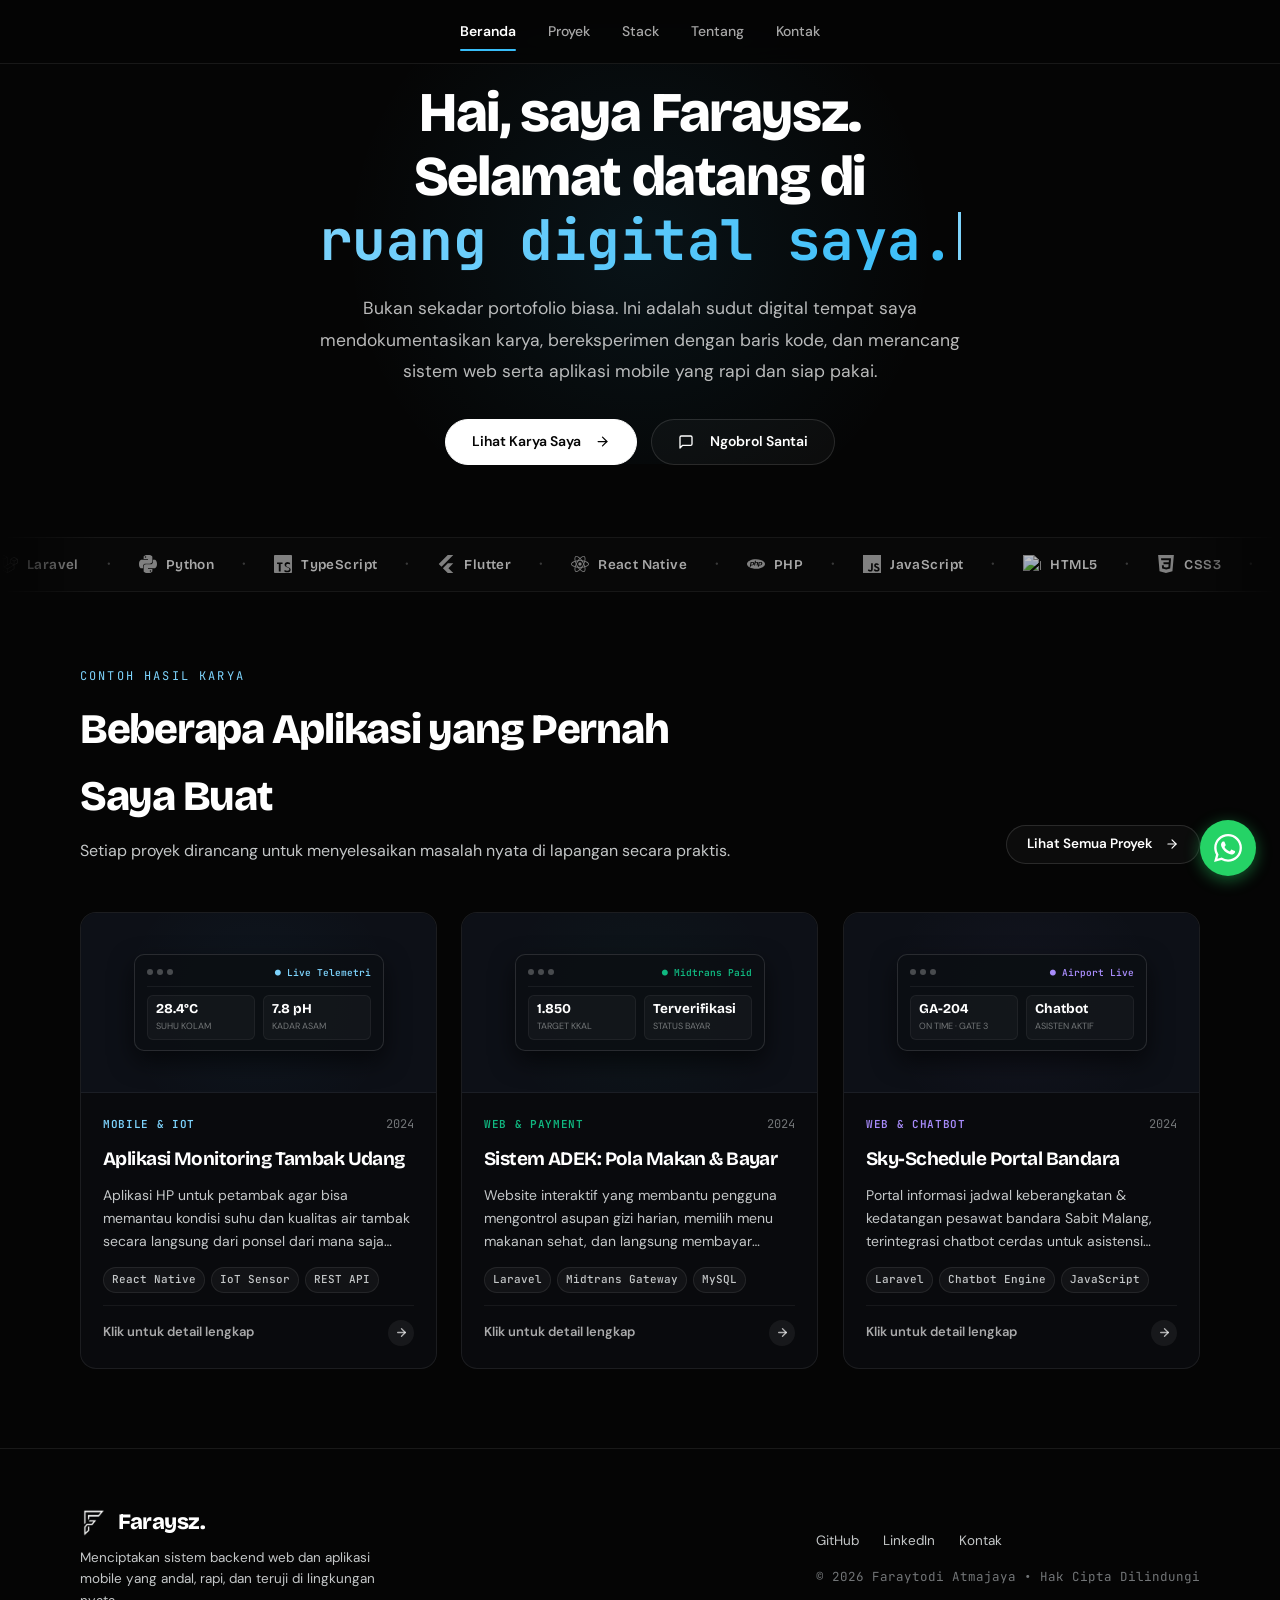
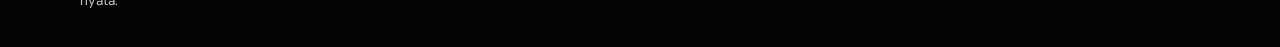
==== commit 838c6f5c: "feat: center navbar links, remove brand logo, add floating WA button, and remove Dart & Blade" ====
--- a/index.html
+++ b/index.html
@@ -167,10 +167,6 @@
 
   <header class="navbar">
     <div class="navbar__inner">
-      <a href="./" class="navbar__brand">
-        <img src="assets/img/logofix.png" alt="Faraysz" class="brand-logo" width="38" height="38">
-        <span>Faraysz.</span>
-      </a>
       <nav class="navbar__links">
         <a href="./" data-nav="home" class="navbar__link is-active">Beranda</a>
         <a href="proyek/" data-nav="projects" class="navbar__link">Proyek</a>
@@ -178,10 +174,7 @@
         <a href="tentang/" data-nav="about" class="navbar__link">Tentang</a>
         <a href="kontak/" data-nav="contact" class="navbar__link">Kontak</a>
       </nav>
-      <a href="https://wa.me/6282333000472?text=Halo%20Faraysz,%20saya%20tertarik%20berdiskusi%20mengenai%20proyek."
-        target="_blank" rel="noopener" class="navbar__cta">
-        Hubungi Saya
-      </a>
+
       <button class="navbar__toggle" aria-label="Buka menu navigasi"><span></span><span></span><span></span></button>
     </div>
     <div class="navbar__mobile">
@@ -251,17 +244,13 @@
         <span class="dot">•</span>
         <div class="marquee-tech-item"><svg xmlns="http://www.w3.org/2000/svg" width="20" height="20" viewBox="0 0 24 24" fill="currentColor" aria-hidden="true"><path d="M7.01 10.207h-.944l-.515 2.648h.838c.556 0 .97-.105 1.242-.314.272-.21.455-.559.55-1.049.092-.47.05-.802-.124-.995-.175-.193-.523-.29-1.047-.29zM12 5.688C5.373 5.688 0 8.514 0 12s5.373 6.313 12 6.313S24 15.486 24 12c0-3.486-5.373-6.312-12-6.312zm-3.26 7.451c-.261.25-.575.438-.917.551-.336.108-.765.164-1.285.164H5.357l-.327 1.681H3.652l1.23-6.326h2.65c.797 0 1.378.209 1.744.628.366.418.476 1.002.33 1.752a2.836 2.836 0 0 1-.305.847c-.143.255-.33.49-.561.703zm4.024.715l.543-2.799c.063-.318.039-.536-.068-.651-.107-.116-.336-.174-.687-.174H11.46l-.704 3.625H9.388l1.23-6.327h1.367l-.327 1.682h1.218c.767 0 1.295.134 1.586.401s.378.7.263 1.299l-.572 2.944h-1.389zm7.597-2.265a2.782 2.782 0 0 1-.305.847c-.143.255-.33.49-.561.703a2.44 2.44 0 0 1-.917.551c-.336.108-.765.164-1.286.164h-1.18l-.327 1.682h-1.378l1.23-6.326h2.649c.797 0 1.378.209 1.744.628.366.417.477 1.001.331 1.751zM17.766 10.207h-.943l-.516 2.648h.838c.557 0 .971-.105 1.242-.314.272-.21.455-.559.551-1.049.092-.47.049-.802-.125-.995s-.524-.29-1.047-.29z"/></svg><span>PHP</span></div>
         <span class="dot">•</span>
-        <div class="marquee-tech-item"><svg xmlns="http://www.w3.org/2000/svg" width="20" height="20" viewBox="0 0 32 32" fill="currentColor" aria-hidden="true"><path d="M29.98 8.331a.5.5 0 0 1 .02.12v6.011a.43.43 0 0 1-.224.38l-5.193 2.9V23.5a.43.43 0 0 1-.224.38l-10.843 6.065-.082.03c-.01 0-.02.01-.03.01a.5.5 0 0 1-.235 0c-.01 0-.02-.01-.03-.01s-.051-.02-.071-.03L2.234 23.884A.44.44 0 0 1 2 23.5V5.471a.5.5 0 0 1 .02-.12c0-.01.011-.02.021-.04s.02-.05.03-.07.021-.03.031-.04a.1.1 0 0 1 .041-.05c.01-.01.03-.02.04-.03s.031-.02.041-.03L7.641 2.06a.45.45 0 0 1 .448 0l5.416 3.031a.2.2 0 0 1 .051.04c.011.01.031.02.041.03a.2.2 0 0 1 .041.05.1.1 0 0 1 .03.04.4.4 0 0 1 .031.07c0 .01.01.02.02.04a.5.5 0 0 1 .021.11v11.262l4.51-2.533V8.451a.3.3 0 0 1 .021-.11c0-.01.01-.02.02-.04s.02-.05.03-.07.021-.03.031-.04a.1.1 0 0 1 .041-.05c.01-.01.03-.02.04-.03s.031-.03.051-.04l5.416-3.03a.45.45 0 0 1 .448 0l5.417 3.03a.2.2 0 0 1 .051.04c.01.01.03.02.04.03a.2.2 0 0 1 .041.05.1.1 0 0 1 .031.04l.03.07c.011.01.022.02.022.03m-.886 5.881v-5L27.2 10.271l-2.617 1.471v5Zm-5.417 9.042v-5L21.1 19.683l-7.36 4.081v5.051c0-.01 9.937-5.561 9.937-5.561M2.906 6.231v17.023l9.938 5.561v-5.051l-5.193-2.851c-.02-.02-.041-.03-.051-.05s-.031-.02-.041-.03-.02-.03-.04-.05-.021-.03-.031-.04a.2.2 0 0 1-.02-.05c-.011-.02-.021-.03-.021-.05a.13.13 0 0 1-.01-.06c0-.02-.01-.03-.01-.05V8.751L4.8 7.291ZM7.875 2.94 3.354 5.471l4.511 2.52 4.51-2.53Zm2.342 15.76 2.616-1.46V6.231l-1.893 1.06-2.617 1.46v11.012ZM24.125 5.921l-4.51 2.53 4.51 2.521 4.511-2.531c.01.01-4.511-2.52-4.511-2.52m-.448 5.811-2.617-1.471L19.167 9.2v5l2.616 1.46 1.894 1.061ZM13.292 23l6.618-3.671 3.309-1.84-4.511-2.521-5.192 2.9-4.735 2.65Z"/></svg><span>Blade</span></div>
-        <span class="dot">•</span>
         <div class="marquee-tech-item"><svg xmlns="http://www.w3.org/2000/svg" width="20" height="20" viewBox="0 0 24 24" fill="currentColor" aria-hidden="true"><path fill-rule="evenodd" clip-rule="evenodd" d="M0 0h24v24H0V0zm22.034 18.276c-.175-1.095-.888-2.015-3.003-2.873-.736-.345-1.554-.585-1.797-1.14-.091-.33-.105-.51-.046-.705.15-.646.915-.84 1.515-.66.39.12.75.42.976.9 1.034-.676 1.034-.676 1.755-1.125-.27-.42-.404-.601-.586-.78-.63-.705-1.469-1.065-2.834-1.034l-.705.089c-.676.165-1.32.525-1.71 1.005-1.14 1.291-.811 3.541.569 4.471 1.365 1.02 3.361 1.244 3.616 2.205.24 1.17-.87 1.545-1.966 1.41-.811-.18-1.26-.586-1.755-1.336l-1.83 1.051c.21.48.45.689.81 1.109 1.74 1.756 6.09 1.666 6.871-1.004.029-.09.24-.705.074-1.65l.046.067zm-8.983-7.245h-2.248c0 1.938-.009 3.864-.009 5.805 0 1.232.063 2.363-.138 2.711-.33.689-1.18.601-1.566.48-.396-.196-.597-.466-.83-.855-.063-.105-.11-.196-.127-.196l-1.825 1.125c.305.63.75 1.172 1.324 1.517.855.51 2.004.675 3.207.405.783-.226 1.458-.691 1.811-1.411.51-.93.402-2.07.397-3.346.012-2.054 0-4.109 0-6.179l.004-.056z"/></svg><span>JavaScript</span></div>
         <span class="dot">•</span>
-        <div class="marquee-tech-item"><svg xmlns="http://www.w3.org/2000/svg" width="20" height="20" viewBox="0 0 24 24" fill="currentColor" aria-hidden="true"><path d="M1.5 0h21l-1.91 21.563L11.977 24l-8.564-2.438L1.5 0zm7.031 9.75l-.234-2.625h11.203l.235-2.625H5.812l.704 7.875h8.906l-.375 4.125-3.07.844-3.047-.844-.188-2.11H6.188l.375 4.219L11.977 22.5l5.437-1.5.75-8.375H8.531z"/></svg><span>HTML5</span></div>
+        <div class="marquee-tech-item"><img src="https://cdn.simpleicons.org/html5/white" width="20" height="20" alt="HTML5" aria-hidden="true"><span>HTML5</span></div>
         <span class="dot">•</span>
         <div class="marquee-tech-item"><svg xmlns="http://www.w3.org/2000/svg" width="20" height="20" viewBox="0 0 24 24" fill="currentColor" aria-hidden="true"><path d="M1.5 0h21l-1.91 21.563L11.977 24l-8.565-2.438L1.5 0zm17.09 4.413L5.41 4.41l.23 2.622 10.292.003-.23 2.715H8.532l.233 2.673h6.69l-.325 3.425-2.91.804-2.956-.81-.188-2.11H6.46l.361 4.198 5.374 1.482 5.405-1.487.99-10.873z"/></svg><span>CSS3</span></div>
         <span class="dot">•</span>
-        <div class="marquee-tech-item"><svg xmlns="http://www.w3.org/2000/svg" width="20" height="20" viewBox="0 0 128 128" fill="currentColor" aria-hidden="true"><path d="M37.89 83.16c-3.15 17-7.29 29.36-12.44 37.08-4.01 5.96-8.4 8.94-13.17 8.94-1.28 0-2.83-.39-4.71-1.17v-4.1c1.88.78 3.43 1.17 4.71 1.17 2.21 0 4.01-1.08 5.4-3.23 1.63-2.52 3.15-5.96 4.56-10.31-3.61-.1-6.52-.73-8.73-1.88-2.21-1.15-3.32-2.73-3.32-4.74 0-1.84.97-3.41 2.91-4.71s4.53-1.95 7.78-1.95c1.19 0 2.45.1 3.79.31l1.52-5.46-1.18-.32c-3.32-.87-5.91-2.15-7.78-3.83-1.87-1.68-2.8-3.79-2.8-6.33 0-2.56.98-4.79 2.94-6.69 1.96-1.9 4.67-2.85 8.14-2.85 1.54 0 3.23.23 5.07.69.57-2.5 1.34-4.82 2.32-6.97.98-2.15 2.18-3.88 3.6-5.19 1.42-1.31 3.12-1.96 5.1-1.96 1.94 0 3.51.58 4.71 1.74 1.2 1.16 1.96 2.76 2.28 4.8.32 2.04.14 4.38-.54 7.03-.68 2.65-1.74 5.37-3.19 8.16-1.45 2.79-3.26 5.38-5.43 7.78zm50.62 1.05c-3.08 6.44-7.25 11.75-12.51 15.93-5.26 4.18-11.45 6.27-18.57 6.27-6.23 0-11.39-1.57-15.48-4.71-4.09-3.14-6.14-7.78-6.14-13.92 0-6.14 2.05-11.08 6.14-14.82 4.09-3.74 9.42-5.61 16-5.61 6.58 0 11.91 1.87 16 5.61 4.09 3.74 6.14 8.68 6.14 14.82 0 1.48-.12 2.96-.36 4.43h-34.9c.47 4.11 1.92 7.21 4.35 9.3 2.43 2.09 5.62 3.14 9.57 3.14 4.95 0 9.17-1.78 12.66-5.34 3.49-3.56 5.66-8.23 6.51-14.01l7.13 1.92zm-26.6-6.61c-.32-3.14-1.42-5.55-3.3-7.23-1.88-1.68-4.32-2.52-7.32-2.52-2.9 0-5.3.84-7.2 2.52-1.9 1.68-3.08 4.09-3.54 7.23h21.36zM123.63 75.84c-1.34-1.3-3.1-2.07-5.28-2.31-2.18-.24-4.88-.13-8.1 3.42-3.22 3.55-6.67 8.24-10.35 14.07-3.68 5.83-7.55 12.01-11.61 18.54-4.06 6.53-7.96 12.78-11.7 18.75l-4.14-2.88c3.62-5.75 7.42-11.78 11.4-18.09 3.98-6.31 7.82-12.37 11.52-18.18 3.7-5.81 7.26-10.65 10.68-14.52 3.42-3.87 6.64-6.44 9.66-7.71 3.02-1.27 5.79-1.43 8.31-.48 2.52.95 4.3 2.65 5.34 5.1 1.04 2.45 1.11 5.32.21 8.61l-5.94-1.52c.67-2.34.61-4.22-.18-5.64-.79-1.42-1.99-2.3-3.6-2.64z"/></svg><span>MySQL</span></div>
-        <span class="dot">•</span>
-        <div class="marquee-tech-item"><svg xmlns="http://www.w3.org/2000/svg" width="20" height="20" viewBox="0 0 24 24" fill="currentColor" aria-hidden="true"><path d="M4.105 4.105S9.158 1.58 11.684.316a3.079 3.079 0 0 1 1.481-.315c.766.047 1.677.788 1.677.788L24 9.948v9.789h-4.263V24H9.789l-9-9C.303 14.5 0 13.795 0 13.105c0-.319.18-.818.316-1.105l3.789-7.895zm.679.679v11.787c.002.543.021 1.024.498 1.508L10.204 23h8.533v-4.263L4.784 4.784zm12.055-.678c-.899-.896-1.809-1.78-2.74-2.643-.302-.267-.567-.468-1.07-.462-.37.014-.87.195-.87.195L6.341 4.105l10.498.001z"/></svg><span>Dart</span></div>
+        <div class="marquee-tech-item"><img src="https://cdn.simpleicons.org/mysql/white" width="20" height="20" alt="MySQL" aria-hidden="true"><span>MySQL</span></div>
         <span class="dot">•</span>
         <div class="marquee-tech-item"><svg xmlns="http://www.w3.org/2000/svg" width="20" height="20" viewBox="0 0 128 128" fill="currentColor" aria-hidden="true"><path d="M47.617 98.12s-4.767 2.774 3.397 3.71c9.892 1.13 14.947.968 25.845-1.092 0 0 2.871 1.795 6.873 3.351-24.439 10.47-55.308-.607-36.115-5.969zm-2.988-13.665s-5.348 3.959 2.823 4.805c10.567 1.091 18.91 1.18 33.354-1.6 0 0 1.993 2.025 5.132 3.131-29.542 8.64-62.446.68-41.309-6.336zM69.802 61.271c6.025 6.935-1.58 13.17-1.58 13.17s15.289-7.891 8.269-17.777c-6.559-9.215-11.587-13.792 15.635-29.58 0 .001-42.731 10.67-22.324 34.187zM102.123 108.229s3.529 2.91-3.888 5.159c-14.102 4.272-58.706 5.56-71.094.171-4.451-1.938 3.899-4.625 6.526-5.192 2.739-.593 4.303-.485 4.303-.485-4.953-3.487-32.013 6.85-13.743 9.815 49.821 8.076 90.817-3.637 77.896-9.468zM49.912 70.294s-22.686 5.389-8.033 7.348c6.188.828 18.518.638 30.011-.326 9.39-.789 18.813-2.474 18.813-2.474s-3.308 1.419-5.704 3.053c-23.042 6.061-67.544 3.238-54.731-2.958 10.832-5.239 19.644-4.643 19.644-4.643zm40.697 22.747c23.421-12.167 12.591-23.86 5.032-22.285-1.848.385-2.677.72-2.677.72s.688-1.079 2-1.543c14.953-5.255 26.451 15.503-4.823 23.725 0-.002.359-.327.468-.617zM76.491 1.587S89.459 14.563 64.188 34.51c-20.266 16.006-4.621 25.13-.007 35.559-11.831-10.673-20.509-20.07-14.688-28.815C58.041 28.42 81.722 22.195 76.491 1.587zM52.214 126.021c22.476 1.437 57-.8 57.817-11.436 0 0-1.571 4.032-18.577 7.231-19.186 3.612-42.854 3.191-56.887.874 0 .001 2.875 2.381 17.647 3.331z"/></svg><span>Java</span></div>
         <span class="dot">•</span>
@@ -287,17 +276,13 @@
         <span class="dot">•</span>
         <div class="marquee-tech-item"><svg xmlns="http://www.w3.org/2000/svg" width="20" height="20" viewBox="0 0 24 24" fill="currentColor" aria-hidden="true"><path d="M7.01 10.207h-.944l-.515 2.648h.838c.556 0 .97-.105 1.242-.314.272-.21.455-.559.55-1.049.092-.47.05-.802-.124-.995-.175-.193-.523-.29-1.047-.29zM12 5.688C5.373 5.688 0 8.514 0 12s5.373 6.313 12 6.313S24 15.486 24 12c0-3.486-5.373-6.312-12-6.312zm-3.26 7.451c-.261.25-.575.438-.917.551-.336.108-.765.164-1.285.164H5.357l-.327 1.681H3.652l1.23-6.326h2.65c.797 0 1.378.209 1.744.628.366.418.476 1.002.33 1.752a2.836 2.836 0 0 1-.305.847c-.143.255-.33.49-.561.703zm4.024.715l.543-2.799c.063-.318.039-.536-.068-.651-.107-.116-.336-.174-.687-.174H11.46l-.704 3.625H9.388l1.23-6.327h1.367l-.327 1.682h1.218c.767 0 1.295.134 1.586.401s.378.7.263 1.299l-.572 2.944h-1.389zm7.597-2.265a2.782 2.782 0 0 1-.305.847c-.143.255-.33.49-.561.703a2.44 2.44 0 0 1-.917.551c-.336.108-.765.164-1.286.164h-1.18l-.327 1.682h-1.378l1.23-6.326h2.649c.797 0 1.378.209 1.744.628.366.417.477 1.001.331 1.751zM17.766 10.207h-.943l-.516 2.648h.838c.557 0 .971-.105 1.242-.314.272-.21.455-.559.551-1.049.092-.47.049-.802-.125-.995s-.524-.29-1.047-.29z"/></svg><span>PHP</span></div>
         <span class="dot">•</span>
-        <div class="marquee-tech-item"><svg xmlns="http://www.w3.org/2000/svg" width="20" height="20" viewBox="0 0 32 32" fill="currentColor" aria-hidden="true"><path d="M29.98 8.331a.5.5 0 0 1 .02.12v6.011a.43.43 0 0 1-.224.38l-5.193 2.9V23.5a.43.43 0 0 1-.224.38l-10.843 6.065-.082.03c-.01 0-.02.01-.03.01a.5.5 0 0 1-.235 0c-.01 0-.02-.01-.03-.01s-.051-.02-.071-.03L2.234 23.884A.44.44 0 0 1 2 23.5V5.471a.5.5 0 0 1 .02-.12c0-.01.011-.02.021-.04s.02-.05.03-.07.021-.03.031-.04a.1.1 0 0 1 .041-.05c.01-.01.03-.02.04-.03s.031-.02.041-.03L7.641 2.06a.45.45 0 0 1 .448 0l5.416 3.031a.2.2 0 0 1 .051.04c.011.01.031.02.041.03a.2.2 0 0 1 .041.05.1.1 0 0 1 .03.04.4.4 0 0 1 .031.07c0 .01.01.02.02.04a.5.5 0 0 1 .021.11v11.262l4.51-2.533V8.451a.3.3 0 0 1 .021-.11c0-.01.01-.02.02-.04s.02-.05.03-.07.021-.03.031-.04a.1.1 0 0 1 .041-.05c.01-.01.03-.02.04-.03s.031-.03.051-.04l5.416-3.03a.45.45 0 0 1 .448 0l5.417 3.03a.2.2 0 0 1 .051.04c.01.01.03.02.04.03a.2.2 0 0 1 .041.05.1.1 0 0 1 .031.04l.03.07c.011.01.022.02.022.03m-.886 5.881v-5L27.2 10.271l-2.617 1.471v5Zm-5.417 9.042v-5L21.1 19.683l-7.36 4.081v5.051c0-.01 9.937-5.561 9.937-5.561M2.906 6.231v17.023l9.938 5.561v-5.051l-5.193-2.851c-.02-.02-.041-.03-.051-.05s-.031-.02-.041-.03-.02-.03-.04-.05-.021-.03-.031-.04a.2.2 0 0 1-.02-.05c-.011-.02-.021-.03-.021-.05a.13.13 0 0 1-.01-.06c0-.02-.01-.03-.01-.05V8.751L4.8 7.291ZM7.875 2.94 3.354 5.471l4.511 2.52 4.51-2.53Zm2.342 15.76 2.616-1.46V6.231l-1.893 1.06-2.617 1.46v11.012ZM24.125 5.921l-4.51 2.53 4.51 2.521 4.511-2.531c.01.01-4.511-2.52-4.511-2.52m-.448 5.811-2.617-1.471L19.167 9.2v5l2.616 1.46 1.894 1.061ZM13.292 23l6.618-3.671 3.309-1.84-4.511-2.521-5.192 2.9-4.735 2.65Z"/></svg><span>Blade</span></div>
-        <span class="dot">•</span>
         <div class="marquee-tech-item"><svg xmlns="http://www.w3.org/2000/svg" width="20" height="20" viewBox="0 0 24 24" fill="currentColor" aria-hidden="true"><path fill-rule="evenodd" clip-rule="evenodd" d="M0 0h24v24H0V0zm22.034 18.276c-.175-1.095-.888-2.015-3.003-2.873-.736-.345-1.554-.585-1.797-1.14-.091-.33-.105-.51-.046-.705.15-.646.915-.84 1.515-.66.39.12.75.42.976.9 1.034-.676 1.034-.676 1.755-1.125-.27-.42-.404-.601-.586-.78-.63-.705-1.469-1.065-2.834-1.034l-.705.089c-.676.165-1.32.525-1.71 1.005-1.14 1.291-.811 3.541.569 4.471 1.365 1.02 3.361 1.244 3.616 2.205.24 1.17-.87 1.545-1.966 1.41-.811-.18-1.26-.586-1.755-1.336l-1.83 1.051c.21.48.45.689.81 1.109 1.74 1.756 6.09 1.666 6.871-1.004.029-.09.24-.705.074-1.65l.046.067zm-8.983-7.245h-2.248c0 1.938-.009 3.864-.009 5.805 0 1.232.063 2.363-.138 2.711-.33.689-1.18.601-1.566.48-.396-.196-.597-.466-.83-.855-.063-.105-.11-.196-.127-.196l-1.825 1.125c.305.63.75 1.172 1.324 1.517.855.51 2.004.675 3.207.405.783-.226 1.458-.691 1.811-1.411.51-.93.402-2.07.397-3.346.012-2.054 0-4.109 0-6.179l.004-.056z"/></svg><span>JavaScript</span></div>
         <span class="dot">•</span>
-        <div class="marquee-tech-item"><svg xmlns="http://www.w3.org/2000/svg" width="20" height="20" viewBox="0 0 24 24" fill="currentColor" aria-hidden="true"><path d="M1.5 0h21l-1.91 21.563L11.977 24l-8.564-2.438L1.5 0zm7.031 9.75l-.234-2.625h11.203l.235-2.625H5.812l.704 7.875h8.906l-.375 4.125-3.07.844-3.047-.844-.188-2.11H6.188l.375 4.219L11.977 22.5l5.437-1.5.75-8.375H8.531z"/></svg><span>HTML5</span></div>
+        <div class="marquee-tech-item"><img src="https://cdn.simpleicons.org/html5/white" width="20" height="20" alt="HTML5" aria-hidden="true"><span>HTML5</span></div>
         <span class="dot">•</span>
         <div class="marquee-tech-item"><svg xmlns="http://www.w3.org/2000/svg" width="20" height="20" viewBox="0 0 24 24" fill="currentColor" aria-hidden="true"><path d="M1.5 0h21l-1.91 21.563L11.977 24l-8.565-2.438L1.5 0zm17.09 4.413L5.41 4.41l.23 2.622 10.292.003-.23 2.715H8.532l.233 2.673h6.69l-.325 3.425-2.91.804-2.956-.81-.188-2.11H6.46l.361 4.198 5.374 1.482 5.405-1.487.99-10.873z"/></svg><span>CSS3</span></div>
         <span class="dot">•</span>
-        <div class="marquee-tech-item"><svg xmlns="http://www.w3.org/2000/svg" width="20" height="20" viewBox="0 0 128 128" fill="currentColor" aria-hidden="true"><path d="M37.89 83.16c-3.15 17-7.29 29.36-12.44 37.08-4.01 5.96-8.4 8.94-13.17 8.94-1.28 0-2.83-.39-4.71-1.17v-4.1c1.88.78 3.43 1.17 4.71 1.17 2.21 0 4.01-1.08 5.4-3.23 1.63-2.52 3.15-5.96 4.56-10.31-3.61-.1-6.52-.73-8.73-1.88-2.21-1.15-3.32-2.73-3.32-4.74 0-1.84.97-3.41 2.91-4.71s4.53-1.95 7.78-1.95c1.19 0 2.45.1 3.79.31l1.52-5.46-1.18-.32c-3.32-.87-5.91-2.15-7.78-3.83-1.87-1.68-2.8-3.79-2.8-6.33 0-2.56.98-4.79 2.94-6.69 1.96-1.9 4.67-2.85 8.14-2.85 1.54 0 3.23.23 5.07.69.57-2.5 1.34-4.82 2.32-6.97.98-2.15 2.18-3.88 3.6-5.19 1.42-1.31 3.12-1.96 5.1-1.96 1.94 0 3.51.58 4.71 1.74 1.2 1.16 1.96 2.76 2.28 4.8.32 2.04.14 4.38-.54 7.03-.68 2.65-1.74 5.37-3.19 8.16-1.45 2.79-3.26 5.38-5.43 7.78zm50.62 1.05c-3.08 6.44-7.25 11.75-12.51 15.93-5.26 4.18-11.45 6.27-18.57 6.27-6.23 0-11.39-1.57-15.48-4.71-4.09-3.14-6.14-7.78-6.14-13.92 0-6.14 2.05-11.08 6.14-14.82 4.09-3.74 9.42-5.61 16-5.61 6.58 0 11.91 1.87 16 5.61 4.09 3.74 6.14 8.68 6.14 14.82 0 1.48-.12 2.96-.36 4.43h-34.9c.47 4.11 1.92 7.21 4.35 9.3 2.43 2.09 5.62 3.14 9.57 3.14 4.95 0 9.17-1.78 12.66-5.34 3.49-3.56 5.66-8.23 6.51-14.01l7.13 1.92zm-26.6-6.61c-.32-3.14-1.42-5.55-3.3-7.23-1.88-1.68-4.32-2.52-7.32-2.52-2.9 0-5.3.84-7.2 2.52-1.9 1.68-3.08 4.09-3.54 7.23h21.36zM123.63 75.84c-1.34-1.3-3.1-2.07-5.28-2.31-2.18-.24-4.88-.13-8.1 3.42-3.22 3.55-6.67 8.24-10.35 14.07-3.68 5.83-7.55 12.01-11.61 18.54-4.06 6.53-7.96 12.78-11.7 18.75l-4.14-2.88c3.62-5.75 7.42-11.78 11.4-18.09 3.98-6.31 7.82-12.37 11.52-18.18 3.7-5.81 7.26-10.65 10.68-14.52 3.42-3.87 6.64-6.44 9.66-7.71 3.02-1.27 5.79-1.43 8.31-.48 2.52.95 4.3 2.65 5.34 5.1 1.04 2.45 1.11 5.32.21 8.61l-5.94-1.52c.67-2.34.61-4.22-.18-5.64-.79-1.42-1.99-2.3-3.6-2.64z"/></svg><span>MySQL</span></div>
-        <span class="dot">•</span>
-        <div class="marquee-tech-item"><svg xmlns="http://www.w3.org/2000/svg" width="20" height="20" viewBox="0 0 24 24" fill="currentColor" aria-hidden="true"><path d="M4.105 4.105S9.158 1.58 11.684.316a3.079 3.079 0 0 1 1.481-.315c.766.047 1.677.788 1.677.788L24 9.948v9.789h-4.263V24H9.789l-9-9C.303 14.5 0 13.795 0 13.105c0-.319.18-.818.316-1.105l3.789-7.895zm.679.679v11.787c.002.543.021 1.024.498 1.508L10.204 23h8.533v-4.263L4.784 4.784zm12.055-.678c-.899-.896-1.809-1.78-2.74-2.643-.302-.267-.567-.468-1.07-.462-.37.014-.87.195-.87.195L6.341 4.105l10.498.001z"/></svg><span>Dart</span></div>
+        <div class="marquee-tech-item"><img src="https://cdn.simpleicons.org/mysql/white" width="20" height="20" alt="MySQL" aria-hidden="true"><span>MySQL</span></div>
         <span class="dot">•</span>
         <div class="marquee-tech-item"><svg xmlns="http://www.w3.org/2000/svg" width="20" height="20" viewBox="0 0 128 128" fill="currentColor" aria-hidden="true"><path d="M47.617 98.12s-4.767 2.774 3.397 3.71c9.892 1.13 14.947.968 25.845-1.092 0 0 2.871 1.795 6.873 3.351-24.439 10.47-55.308-.607-36.115-5.969zm-2.988-13.665s-5.348 3.959 2.823 4.805c10.567 1.091 18.91 1.18 33.354-1.6 0 0 1.993 2.025 5.132 3.131-29.542 8.64-62.446.68-41.309-6.336zM69.802 61.271c6.025 6.935-1.58 13.17-1.58 13.17s15.289-7.891 8.269-17.777c-6.559-9.215-11.587-13.792 15.635-29.58 0 .001-42.731 10.67-22.324 34.187zM102.123 108.229s3.529 2.91-3.888 5.159c-14.102 4.272-58.706 5.56-71.094.171-4.451-1.938 3.899-4.625 6.526-5.192 2.739-.593 4.303-.485 4.303-.485-4.953-3.487-32.013 6.85-13.743 9.815 49.821 8.076 90.817-3.637 77.896-9.468zM49.912 70.294s-22.686 5.389-8.033 7.348c6.188.828 18.518.638 30.011-.326 9.39-.789 18.813-2.474 18.813-2.474s-3.308 1.419-5.704 3.053c-23.042 6.061-67.544 3.238-54.731-2.958 10.832-5.239 19.644-4.643 19.644-4.643zm40.697 22.747c23.421-12.167 12.591-23.86 5.032-22.285-1.848.385-2.677.72-2.677.72s.688-1.079 2-1.543c14.953-5.255 26.451 15.503-4.823 23.725 0-.002.359-.327.468-.617zM76.491 1.587S89.459 14.563 64.188 34.51c-20.266 16.006-4.621 25.13-.007 35.559-11.831-10.673-20.509-20.07-14.688-28.815C58.041 28.42 81.722 22.195 76.491 1.587zM52.214 126.021c22.476 1.437 57-.8 57.817-11.436 0 0-1.571 4.032-18.577 7.231-19.186 3.612-42.854 3.191-56.887.874 0 .001 2.875 2.381 17.647 3.331z"/></svg><span>Java</span></div>
         <span class="dot">•</span>
@@ -474,32 +459,6 @@
       </div>
     </section>
 
-    <!-- ==================== AJAKAN BERKOLABORASI / KONTAK ==================== -->
-    <section style="padding:80px 0 110px;">
-      <div class="container" style="text-align:center; max-width:760px; margin:0 auto;">
-        <span style="font-family:var(--font-mono); font-size:12px; letter-spacing:0.18em; color:var(--cyan-bright); text-transform:uppercase;">MARI TERHUBUNG</span>
-        <h2 style="font-size:clamp(30px, 4.8vw, 46px); font-weight:800; color:#ffffff; margin:10px 0 16px;">
-          Tertarik Bekerja Sama atau Berdiskusi?
-        </h2>
-        <p style="color:var(--text-dim); font-size:16.5px; line-height:1.75; margin-bottom:32px;">
-          Terbuka untuk kesempatan kerja full-time, proyek kontrak, maupun kolaborasi teknis seputar arsitektur backend Laravel dan aplikasi mobile. Jangan ragu untuk menyapa!
-        </p>
-        <div style="display:flex; gap:14px; justify-content:center; flex-wrap:wrap;">
-          <a href="https://wa.me/6282333000472?text=Halo%20Faraysz,%20saya%20tertarik%20untuk%20berdiskusi%20mengenai%20kesempatan%20kolaborasi."
-            target="_blank" rel="noopener" class="btn btn--primary">
-            <svg xmlns="http://www.w3.org/2000/svg" width="16" height="16" viewBox="0 0 24 24" fill="none"
-              stroke="currentColor" stroke-width="2" stroke-linecap="round" stroke-linejoin="round"
-              class="lucide lucide-message-square" style="margin-right:8px; vertical-align:middle;">
-              <path d="M21 15a2 2 0 0 1-2 2H7l-4 4V5a2 2 0 0 1 2-2h14a2 2 0 0 1 2 2z" />
-            </svg>Hubungi via WhatsApp
-          </a>
-          <a href="kontak/" class="btn btn--ghost">
-            Kirim Pesan / Formulir
-          </a>
-        </div>
-      </div>
-    </section>
-
     <!-- ==================== MODAL DETAIL PROYEK ==================== -->
     <div class="project-modal" id="projectDetailModal" role="dialog" aria-modal="true" aria-hidden="true">
       <div class="project-modal__dialog">
@@ -565,6 +524,14 @@
     </div>
   </footer>
 
+
+  <!-- Floating WhatsApp Button -->
+  <a href="https://wa.me/6282333000472?text=Halo%20Faraysz,%20saya%20tertarik%20berdiskusi%20mengenai%20proyek."
+    target="_blank" rel="noopener" class="wa-fab" aria-label="Hubungi via WhatsApp">
+    <svg xmlns="http://www.w3.org/2000/svg" width="28" height="28" viewBox="0 0 24 24" fill="#ffffff">
+      <path d="M17.472 14.382c-.297-.149-1.758-.867-2.03-.967-.273-.099-.471-.148-.67.15-.197.297-.767.966-.94 1.164-.173.199-.347.223-.644.075-.297-.15-1.255-.463-2.39-1.475-.883-.788-1.48-1.761-1.653-2.059-.173-.297-.018-.458.13-.606.134-.133.298-.347.446-.52.149-.174.198-.298.298-.497.099-.198.05-.371-.025-.52-.075-.149-.669-1.612-.916-2.207-.242-.579-.487-.5-.669-.51-.173-.008-.371-.01-.57-.01-.198 0-.52.074-.792.372-.272.297-1.04 1.016-1.04 2.479 0 1.462 1.065 2.875 1.213 3.074.149.198 2.096 3.2 5.077 4.487.709.306 1.262.489 1.694.625.712.227 1.36.195 1.871.118.571-.085 1.758-.719 2.006-1.413.248-.694.248-1.289.173-1.413-.074-.124-.272-.198-.57-.347m-5.421 7.403h-.004a9.87 9.87 0 01-5.031-1.378l-.361-.214-3.741.982.998-3.648-.235-.374a9.86 9.86 0 01-1.51-5.26c.001-5.45 4.436-9.884 9.888-9.884 2.64 0 5.122 1.03 6.988 2.898a9.825 9.825 0 012.893 6.994c-.003 5.45-4.437 9.884-9.885 9.884m8.413-18.297A11.815 11.815 0 0012.05 0C5.495 0 .16 5.335.157 11.892c0 2.096.547 4.142 1.588 5.945L.057 24l6.305-1.654a11.882 11.882 0 005.683 1.448h.005c6.554 0 11.89-5.335 11.893-11.893a11.821 11.821 0 00-3.48-8.413z"/>
+    </svg>
+  </a>
   <script src="assets/js/main.js"></script>
 </body>
 
--- a/assets/css/components.css
+++ b/assets/css/components.css
@@ -28,15 +28,17 @@
 .navbar__inner {
   display: flex;
   align-items: center;
-  justify-content: space-between;
+  justify-content: center;
   width: 100%;
   max-width: var(--container-max);
   margin: 0 auto;
   padding: 0 var(--space-desktop);
-}
-
-@media (max-width: 768px) {
+  position: relative;
+}
+
+@media (max-width: 859px) {
   .navbar__inner {
+    justify-content: flex-end;
     padding: 0 var(--space-mobile);
   }
 }
@@ -71,10 +73,12 @@
 .navbar__links {
   display: none;
   align-items: center;
-  gap: 28px;
+  justify-content: center;
+  gap: 32px;
   background: none;
   border: none;
   padding: 0;
+  margin: 0 auto;
 }
 
 @media (min-width: 860px) {
@@ -197,6 +201,7 @@
   padding: 24px;
   display: flex;
   flex-direction: column;
+  align-items: center;
   gap: 8px;
   transform: translateY(-140%);
   transition: transform 0.3s var(--ease);
@@ -208,10 +213,13 @@
 }
 
 .navbar__mobile a {
-  font-size: 15px;
+  width: 100%;
+  max-width: 280px;
+  text-align: center;
+  font-size: 16px;
   font-weight: 500;
   color: rgba(255, 255, 255, 0.8);
-  padding: 10px 0;
+  padding: 12px 0;
   border-bottom: 1px solid rgba(255, 255, 255, 0.05);
   text-decoration: none;
   transition: color 0.2s var(--ease);
@@ -1310,4 +1318,66 @@
 
 .footer__links a:hover {
   color: #ffffff;
-}+}
+
+
+/* --- Floating WhatsApp FAB --- */
+.wa-fab {
+  position: fixed;
+  bottom: 24px;
+  right: 24px;
+  z-index: 999;
+  width: 56px;
+  height: 56px;
+  border-radius: 50%;
+  background: #25D366;
+  display: flex;
+  align-items: center;
+  justify-content: center;
+  box-shadow: 0 4px 16px rgba(37, 211, 102, 0.45), 0 2px 8px rgba(0, 0, 0, 0.3);
+  transition: transform 0.2s var(--ease), box-shadow 0.2s var(--ease);
+  text-decoration: none;
+}
+
+.wa-fab:hover {
+  transform: scale(1.08) translateY(-2px);
+  box-shadow: 0 6px 24px rgba(37, 211, 102, 0.55), 0 4px 12px rgba(0, 0, 0, 0.35);
+}
+
+.wa-fab:active {
+  transform: scale(0.96);
+}
+
+.wa-fab svg {
+  flex-shrink: 0;
+}
+
+/* --- Mobile-first Responsive Improvements --- */
+@media (max-width: 480px) {
+  .wa-fab {
+    bottom: 18px;
+    right: 18px;
+    width: 52px;
+    height: 52px;
+  }
+
+  .wa-fab svg {
+    width: 24px;
+    height: 24px;
+  }
+}
+
+/* Marquee img icons match svg styling */
+.marquee-tech-item img {
+  width: 18px;
+  height: 18px;
+  flex-shrink: 0;
+  opacity: 0.75;
+  transition: opacity 0.2s ease, transform 0.2s ease;
+  object-fit: contain;
+}
+
+.marquee-tech-item:hover img {
+  opacity: 1;
+  transform: scale(1.08);
+}
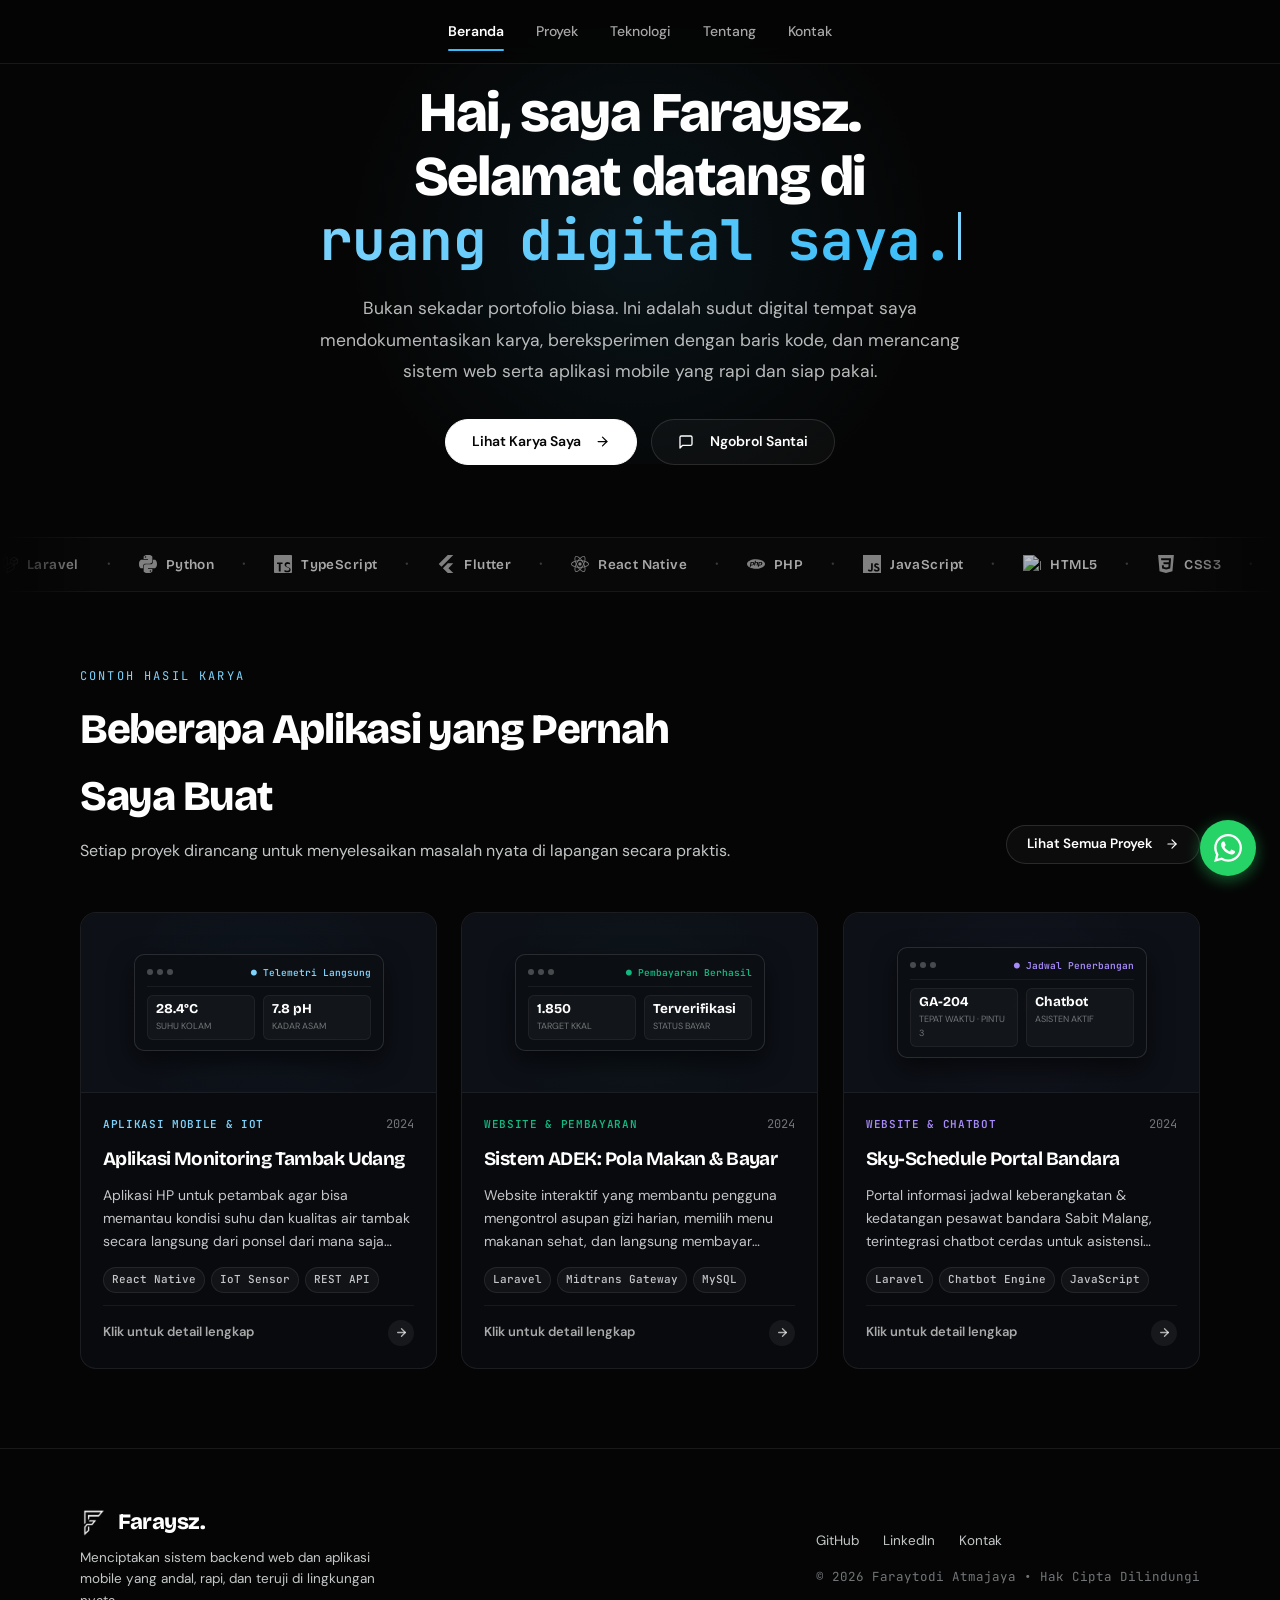
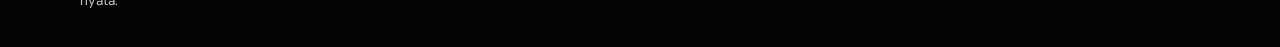
==== commit 8715c5da: "feat: rename Stack to Teknologi and translate all UI terms to Indonesian" ====
--- a/index.html
+++ b/index.html
@@ -4,7 +4,7 @@
 <head>
   <meta charset="UTF-8" />
   <meta name="viewport" content="width=device-width, initial-scale=1.0" />
-  <title>Faraysz: Fullstack Developer (Laravel & Mobile Apps)</title>
+  <title>Faraysz: Pengembang Web &amp; Aplikasi Mobile (Laravel &amp; Multiplatform)</title>
   <meta name="description"
     content="Portofolio Faraytodi Atmajaya (Faraysz), Software Engineer &amp; Fullstack Developer yang berfokus pada perancangan backend Laravel, RESTful API, dan aplikasi mobile Flutter serta React Native." />
   <link rel="canonical" href="https://faraysz.github.io/faraysz-portfolio/">
@@ -14,7 +14,7 @@
   <meta property="og:type" content="website">
   <meta property="og:site_name" content="Faraysz Portfolio">
   <meta property="og:locale" content="id_ID">
-  <meta property="og:title" content="Faraysz: Fullstack Developer (Laravel & Mobile Apps)">
+  <meta property="og:title" content="Faraysz: Pengembang Web &amp; Aplikasi Mobile (Laravel &amp; Multiplatform)">
   <meta property="og:description"
     content="Pengembangan aplikasi web backend Laravel, REST API, dan mobile multiplatform yang terstruktur dan siap rilis.">
   <meta property="og:url" content="https://faraysz.github.io/faraysz-portfolio/">
@@ -22,7 +22,7 @@
   <meta property="og:image:width" content="1200">
   <meta property="og:image:height" content="630">
   <meta name="twitter:card" content="summary_large_image">
-  <meta name="twitter:title" content="Faraysz: Fullstack Developer (Laravel & Mobile Apps)">
+  <meta name="twitter:title" content="Faraysz: Pengembang Web &amp; Aplikasi Mobile (Laravel &amp; Multiplatform)">
   <meta name="twitter:description"
     content="Pengembangan aplikasi web backend Laravel, REST API, dan mobile multiplatform yang terstruktur dan siap rilis.">
   <meta name="twitter:image" content="https://faraysz.github.io/faraysz-portfolio/assets/img/og-image.jpg">
@@ -170,7 +170,7 @@
       <nav class="navbar__links">
         <a href="./" data-nav="home" class="navbar__link is-active">Beranda</a>
         <a href="proyek/" data-nav="projects" class="navbar__link">Proyek</a>
-        <a href="stack/" data-nav="stack" class="navbar__link">Stack</a>
+        <a href="teknologi/" data-nav="teknologi" class="navbar__link">Teknologi</a>
         <a href="tentang/" data-nav="about" class="navbar__link">Tentang</a>
         <a href="kontak/" data-nav="contact" class="navbar__link">Kontak</a>
       </nav>
@@ -180,7 +180,7 @@
     <div class="navbar__mobile">
       <a href="./" class="is-active">Beranda</a>
       <a href="proyek/">Proyek</a>
-      <a href="stack/">Stack</a>
+      <a href="stack/">Teknologi</a>
       <a href="tentang/">Tentang</a>
       <a href="kontak/">Kontak</a>
     </div>
@@ -230,7 +230,7 @@
     </section>
 
         <!-- ==================== MARQUEE SCROLLING TICKER (TECH STACK LOGOS) ==================== -->
-    <div class="marquee-wrap" aria-label="Teknologi dan Tools">
+    <div class="marquee-wrap" aria-label="Teknologi dan Alat Kerja">
       <div class="scrolling-text" aria-hidden="false">
         <div class="marquee-tech-item"><svg xmlns="http://www.w3.org/2000/svg" width="20" height="20" viewBox="0 0 24 24" fill="currentColor" aria-hidden="true"><path d="M23.642 5.43a.364.364 0 01.014.1v5.149c0 .135-.073.26-.189.326l-4.323 2.49v4.934a.378.378 0 01-.188.326L9.93 23.949a.316.316 0 01-.066.027c-.008.002-.016.008-.024.01a.348.348 0 01-.192 0c-.011-.002-.02-.008-.03-.012-.02-.008-.042-.014-.062-.025L.533 18.755a.376.376 0 01-.189-.326V2.974c0-.033.005-.066.014-.098.003-.012.01-.02.014-.032a.369.369 0 01.023-.058c.004-.013.015-.022.023-.033l.033-.045c.012-.01.025-.018.037-.027.014-.012.027-.024.041-.034H.53L5.043.05a.375.375 0 01.375 0L9.93 2.647h.002c.015.01.027.021.04.033l.038.027c.013.014.02.03.033.045.008.011.02.021.025.033.01.02.017.038.024.058.003.011.01.021.013.032.01.031.014.064.014.098v9.652l3.76-2.164V5.527c0-.033.004-.066.013-.098.003-.01.01-.02.013-.032a.487.487 0 01.024-.059c.007-.012.018-.02.025-.033.012-.015.021-.03.033-.043.012-.012.025-.02.037-.028.014-.01.026-.023.041-.032h.001l4.513-2.598a.375.375 0 01.375 0l4.513 2.598c.016.01.027.021.042.031.012.01.025.018.036.028.013.014.022.03.034.044.008.012.019.021.024.033.011.02.018.04.024.06.006.01.012.021.015.032zm-.74 5.032V6.179l-1.578.908-2.182 1.256v4.283zm-4.51 7.75v-4.287l-2.147 1.225-6.126 3.498v4.325zM1.093 3.624v14.588l8.273 4.761v-4.325l-4.322-2.445-.002-.003H5.04c-.014-.01-.025-.021-.04-.031-.011-.01-.024-.018-.035-.027l-.001-.002c-.013-.012-.021-.025-.031-.04-.01-.011-.021-.022-.028-.036h-.002c-.008-.014-.013-.031-.02-.047-.006-.016-.014-.027-.018-.043a.49.49 0 01-.008-.057c-.002-.014-.006-.027-.006-.041V5.789l-2.18-1.257zM5.23.81L1.47 2.974l3.76 2.164 3.758-2.164zm1.956 13.505l2.182-1.256V3.624l-1.58.91-2.182 1.255v9.435zm11.581-10.95l-3.76 2.163 3.76 2.163 3.759-2.164zm-.376 4.978L16.21 7.087 14.63 6.18v4.283l2.182 1.256 1.58.908zm-8.65 9.654l5.514-3.148 2.756-1.572-3.757-2.163-4.323 2.489-3.941 2.27z"/></svg><span>Laravel</span></div>
         <span class="dot">•</span>
@@ -331,7 +331,7 @@
               <div class="project-card__mockup">
                 <div class="mockup-mini-header">
                   <div class="mockup-mini-dots"><span></span><span></span><span></span></div>
-                  <span class="mockup-mini-status">● Live Telemetri</span>
+                  <span class="mockup-mini-status">● Telemetri Langsung</span>
                 </div>
                 <div class="mockup-mini-grid">
                   <div class="mockup-mini-box">
@@ -347,7 +347,7 @@
             </div>
             <div class="project-card__body">
               <div class="project-card__meta">
-                <span class="project-card__badge">Mobile &amp; IoT</span>
+                <span class="project-card__badge">Aplikasi Mobile &amp; IoT</span>
                 <span class="project-card__year">2024</span>
               </div>
               <h3 class="project-card__title">Aplikasi Monitoring Tambak Udang</h3>
@@ -375,7 +375,7 @@
               <div class="project-card__mockup">
                 <div class="mockup-mini-header">
                   <div class="mockup-mini-dots"><span></span><span></span><span></span></div>
-                  <span class="mockup-mini-status" style="color:var(--emerald);">● Midtrans Paid</span>
+                  <span class="mockup-mini-status" style="color:var(--emerald);">● Pembayaran Berhasil</span>
                 </div>
                 <div class="mockup-mini-grid">
                   <div class="mockup-mini-box">
@@ -391,7 +391,7 @@
             </div>
             <div class="project-card__body">
               <div class="project-card__meta">
-                <span class="project-card__badge" style="color:var(--emerald);">Web &amp; Payment</span>
+                <span class="project-card__badge" style="color:var(--emerald);">Website &amp; Pembayaran</span>
                 <span class="project-card__year">2024</span>
               </div>
               <h3 class="project-card__title">Sistem ADEK: Pola Makan &amp; Bayar</h3>
@@ -419,12 +419,12 @@
               <div class="project-card__mockup">
                 <div class="mockup-mini-header">
                   <div class="mockup-mini-dots"><span></span><span></span><span></span></div>
-                  <span class="mockup-mini-status" style="color:var(--violet);">● Airport Live</span>
+                  <span class="mockup-mini-status" style="color:var(--violet);">● Jadwal Penerbangan</span>
                 </div>
                 <div class="mockup-mini-grid">
                   <div class="mockup-mini-box">
                     <div class="mockup-mini-val">GA-204</div>
-                    <div class="mockup-mini-lbl">On Time · Gate 3</div>
+                    <div class="mockup-mini-lbl">Tepat Waktu · Pintu 3</div>
                   </div>
                   <div class="mockup-mini-box">
                     <div class="mockup-mini-val">Chatbot</div>
@@ -435,7 +435,7 @@
             </div>
             <div class="project-card__body">
               <div class="project-card__meta">
-                <span class="project-card__badge" style="color:var(--violet);">Web &amp; Chatbot</span>
+                <span class="project-card__badge" style="color:var(--violet);">Website &amp; Chatbot</span>
                 <span class="project-card__year">2024</span>
               </div>
               <h3 class="project-card__title">Sky-Schedule Portal Bandara</h3>
